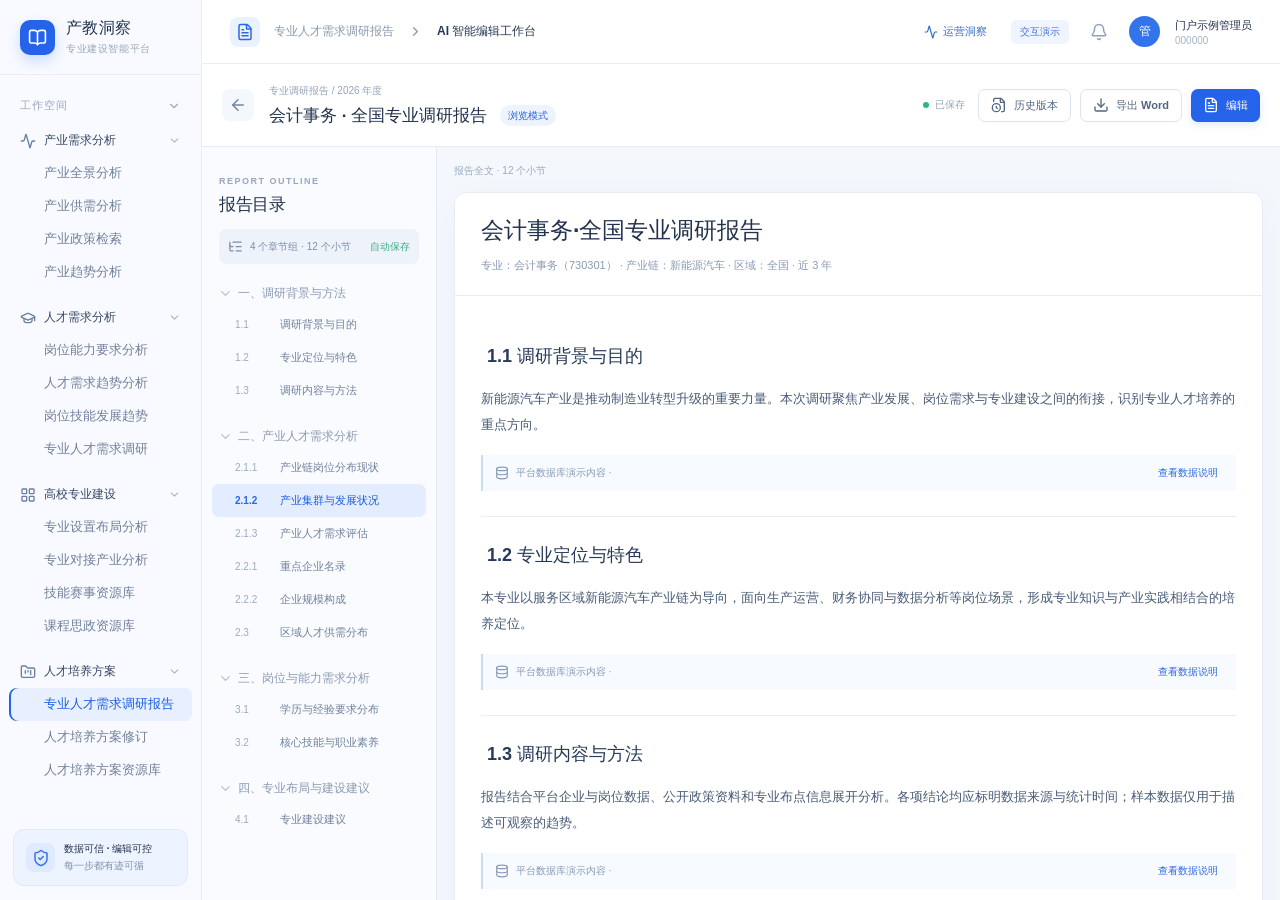
==== report-workbench-demo/index.html @ e1c45178 "Fix report editor shortcuts and history navigation" ====
<!doctype html>
<html lang="zh-CN">
  <head>
    <meta charset="UTF-8" />
    <meta name="viewport" content="width=device-width, initial-scale=1.0" />
    <meta name="theme-color" content="#f4f7fc" />
    <link rel="icon" type="image/svg+xml" href="/report-workbench-demo/favicon.svg" />
    <title>专业人才需求调研报告 · AI 智能编辑工作台</title>
    <script type="module" crossorigin src="/report-workbench-demo/assets/index-Bq_X6fx8.js"></script>
    <link rel="stylesheet" crossorigin href="/report-workbench-demo/assets/index-BTxQ_0Oz.css">
  </head>
  <body>
    <div id="root"></div>
  </body>
</html>
---- report-workbench-demo/assets/index-BTxQ_0Oz.css ----
:root{color:#23324d;font-synthesis:none;text-rendering:optimizelegibility;-webkit-font-smoothing:antialiased;background:#f4f7fc;font-family:Microsoft YaHei UI,PingFang SC,Microsoft YaHei,Arial,sans-serif}*{box-sizing:border-box}body{min-width:1024px;margin:0}button,input,textarea,select{font:inherit}button{cursor:pointer}button:disabled{cursor:wait;opacity:.66}:root{--blue:#2563eb;--ink:#22314a;--muted:#8290a6;--line:#e6ebf3;--surface:#fff;--bg:#f4f7fc}button{color:inherit;background:0 0;border:0}.app-shell{background:var(--bg);height:100vh;display:flex;overflow:hidden}.global-nav{background:#f8faff;border-right:1px solid #e9eef6;flex-direction:column;flex:none;width:228px;display:flex}.brand{border-bottom:1px solid #e8edf5;align-items:center;gap:11px;height:75px;padding:0 20px;display:flex}.brand-mark{background:var(--blue);color:#fff;border-radius:10px;place-items:center;width:35px;height:35px;display:grid;box-shadow:0 6px 14px #2563eb33}.brand strong{letter-spacing:.3px;font-size:16px;display:block}.brand small{color:#9aa8b9;letter-spacing:.6px;margin-top:3px;font-size:10px;display:block}.nav-caption{color:#9aa8b9;letter-spacing:1px;justify-content:space-between;align-items:center;padding:23px 20px 11px;font-size:11px;font-weight:700;display:flex}.global-menu{scrollbar-width:thin;padding:0 9px 14px;overflow:auto}.nav-group{margin-bottom:12px}.nav-heading{color:#344664;align-items:center;gap:8px;height:33px;padding:0 11px;font-size:12px;font-weight:700;display:flex}.nav-heading svg:first-child{color:#6b80a0}.nav-heading svg:last-child{color:#a8b5c8;margin-left:auto}.nav-link{text-align:left;color:#71819c;white-space:nowrap;border-radius:8px;width:100%;padding:8px 10px 8px 35px;font-size:12px;display:block}.nav-link:hover{background:#eef3fb}.nav-link.selected{color:#1d5ee3;box-shadow:inset 2px 0 var(--blue);background:#e8f0ff;font-weight:700}.nav-bottom{background:#edf3ff;border:1px solid #dfeafe;border-radius:11px;align-items:center;gap:9px;margin:auto 13px 14px;padding:12px;display:flex}.help-icon{color:#3973e5;background:#dfeaff;border-radius:8px;place-items:center;width:29px;height:29px;display:grid}.nav-bottom strong,.nav-bottom span{display:block}.nav-bottom strong{font-size:10px}.nav-bottom span{color:#8192ad;margin-top:3px;font-size:10px}.main-shell{flex-direction:column;flex:1;min-width:0;display:flex}.topbar{background:#fff;border-bottom:1px solid #e9edf4;flex:none;justify-content:space-between;align-items:center;height:64px;padding:0 28px;display:flex}.topbar-left,.topbar-right{align-items:center;gap:14px;display:flex}.topbar-left{color:#8b99ae;font-size:12px}.topbar-left strong{color:#283953;font-weight:700}.topbar-app-icon{color:#2b68e7;background:#eaf1ff;border-radius:8px;place-items:center;width:30px;height:30px;display:grid}.topbar-right{gap:15px}.demo-tag{color:#4275dd;background:#eff4ff;border-radius:5px;padding:5px 9px;font-size:10px;font-weight:700}.icon-button{color:#91a0b8;border-radius:7px;place-items:center;width:30px;height:30px;display:grid}.icon-button:hover{color:#3e65a0;background:#f0f4fb}.avatar{color:#fff;background:#3274eb;border-radius:50%;place-items:center;width:31px;height:31px;font-size:12px;display:grid}.account strong,.account small{display:block}.account strong{font-size:11px}.account small{color:#a8b5c5;margin-top:2px;font-size:10px}.reportbar{background:#fff;border-bottom:1px solid #e6ebf3;flex:none;justify-content:space-between;align-items:center;gap:12px;height:83px;padding:0 28px;display:flex}.report-title-wrap{align-items:center;gap:15px;min-width:0;display:flex}.back-button{color:#7386a3;background:#f4f7fc;border-radius:8px;place-items:center;width:32px;height:32px;display:grid}.eyebrow{color:#94a3ba;margin-bottom:6px;font-size:10px}.report-name{white-space:nowrap;font-size:17px;font-weight:800}.version-pill{color:#2462d7;vertical-align:middle;background:#edf3ff;border-radius:20px;margin-left:8px;padding:5px 8px;font-size:10px;font-weight:600}.report-actions{white-space:nowrap;align-items:center;gap:9px;display:flex}.save-status{color:#94a3b8;margin-right:9px;font-size:10px}.save-status.unsaved{color:#dc8b2a}.status-dot{background:#25b784;border-radius:50%;width:6px;height:6px;margin-right:6px;display:inline-block}.unsaved .status-dot{background:#ef9b2d}.button{white-space:nowrap;border-radius:7px;justify-content:center;align-items:center;gap:7px;height:33px;padding:0 12px;font-size:11px;font-weight:700;display:inline-flex}.button.secondary{color:#536681;background:#fff;border:1px solid #dde5f0}.button.secondary:hover{background:#f6f9ff}.button.primary{color:#fff;background:#2563eb;box-shadow:0 3px 9px #2563eb24}.button.primary:hover{background:#1d55d4}.workspace{flex:1;min-height:0;display:flex;position:relative}.chapter-panel{background:#f9fbff;border-right:1px solid #e5ebf4;flex-direction:column;flex:none;width:263px;display:flex}.chapter-panel-head{justify-content:space-between;align-items:center;padding:23px 17px 10px;display:flex}.section-kicker{color:#95a8c2;letter-spacing:1.5px;font-size:9px;font-weight:800}.chapter-panel h2,.drawer-head h2,.modal-head h2{letter-spacing:-.4px;margin:5px 0 0;font-size:17px}.square-button{color:#3c6ed0;background:#fff;border:1px solid #dce5f3;border-radius:7px;place-items:center;width:29px;height:29px;display:grid}.square-button:hover{background:#eaf1ff}.chapter-meta{color:#7e8fa8;background:#eef3fb;border-radius:7px;align-items:center;gap:7px;margin:3px 17px 15px;padding:10px 9px;font-size:10px;display:flex}.chapter-meta span{color:#35af83;margin-left:auto}.chapter-scroll{scrollbar-width:thin;flex:1;padding:0 10px 10px;overflow:auto}.chapter-group{margin-bottom:15px}.group-label{color:#8d9bb3;align-items:center;gap:5px;padding:7px 6px;font-size:11px;font-weight:700;display:flex}.group-label svg{color:#b5c0d0}.chapter-link{text-align:left;color:#71819b;border-radius:7px;align-items:center;gap:6px;width:100%;height:33px;padding:0 8px 0 14px;font-size:10.5px;display:flex}.chapter-link:hover{background:#edf3fd}.chapter-link.active{color:#1c5ddb;background:#e4edff;font-weight:700}.chapter-number{color:#9baac0;flex:none;width:31px;font-size:10px}.active .chapter-number{color:#2766e5}.chapter-text{white-space:nowrap;text-overflow:ellipsis;flex:1;overflow:hidden}.chapter-check{color:#3db994;flex:none}.custom-dot{background:#5c8af1;border-radius:50%;width:5px;height:5px;margin-right:4px}.chapter-add{color:#3771e4;border-top:1px solid #e8edf4;flex:none;justify-content:center;align-items:center;gap:7px;height:48px;font-size:11px;font-weight:700;display:flex}.chapter-add:hover{background:#eef4ff}.document-scroller{scrollbar-width:thin;flex:1;min-width:0;padding:19px 23px 40px;overflow:auto}.document-wrap{max-width:980px;margin:auto}.context-line{color:#9aaabf;justify-content:space-between;align-items:center;margin:0 0 14px;font-size:10px;display:flex}.context-line span:first-child{color:#3371dc;font-weight:700}.context-dot{vertical-align:middle;background:#2b69e9;border-radius:50%;width:5px;height:5px;margin-right:6px;display:inline-block}.document-card{background:#fff;border:1px solid #e8edf5;border-radius:12px;overflow:hidden;box-shadow:0 10px 35px #23396509}.document-head{border-bottom:1px solid #e8edf4;padding:26px 35px 24px}.doc-overline{color:#8fa0b8;font-size:10px;font-weight:600}.doc-overline span{color:#c1cbda;margin:0 7px}.doc-title-row{justify-content:space-between;align-items:center;gap:10px;display:flex}.doc-title-row h1{color:#202e47;letter-spacing:-.7px;margin:14px 0 8px;font-size:22px}.doc-label{color:#4774d4;white-space:nowrap;background:#f0f5ff;border:1px solid #dfebff;border-radius:5px;padding:5px 8px;font-size:10px}.document-head p{color:#8b9bb3;margin:0;font-size:11px}.bullet{color:#c1cad8;margin:0 8px}.chapter-toolbar{border-bottom:1px solid #e8edf4;justify-content:space-between;align-items:center;gap:6px;height:48px;padding:0 24px;display:flex}.toolbar-left,.toolbar-right{align-items:center;gap:4px;min-width:0;display:flex}.editing-badge{color:#28a980;white-space:nowrap;margin-right:6px;font-size:10px;font-weight:700}.editing-badge span{background:#29b68a;border-radius:50%;width:6px;height:6px;margin-right:5px;display:inline-block}.toolbar-divider{background:#e0e7f1;width:1px;height:16px;margin:0 8px}.toolbar-left button{color:#647791;border-radius:5px;place-items:center;width:26px;height:26px;font-size:14px;display:grid}.toolbar-left button:hover,.subtle-action:hover{background:#eff4fd}.toolbar-hint{color:#adb9c9;white-space:nowrap;margin-left:7px;font-size:10px}.subtle-action{color:#70819c;white-space:nowrap;border-radius:5px;align-items:center;gap:5px;height:29px;padding:0 7px;font-size:10px;display:flex}.ai-action{color:#2563de;white-space:nowrap;background:#ecf2ff;border-radius:6px;align-items:center;gap:5px;height:29px;padding:0 9px;font-size:10px;font-weight:700;display:flex}.ai-action:hover{background:#dfeaff}.document-body{padding:24px 35px 30px}.body-intro{border-left:3px solid #3973eb;padding-left:11px}.paragraph-index{color:#a1aec2;letter-spacing:.5px;font-size:9px;font-weight:700}.body-intro h3{color:#293851;margin:5px 0 0;font-size:15px}.data-card{background:#f8fbff;border:1px solid #dce8fa;border-radius:9px;margin-top:19px;overflow:hidden}.data-card-top{justify-content:space-between;align-items:center;height:42px;padding:0 14px;display:flex}.data-card-top div{align-items:center;gap:7px;display:flex}.data-card-top svg{color:#3271e9}.data-card-top strong{color:#2c5ec6;font-size:11px}.data-card-top span{color:#93a3ba;font-size:10px}.data-card-top button,.source-inline button{color:#2f6bdd;align-items:center;gap:4px;font-size:10px;font-weight:700;display:flex}.metric-row{gap:10px;padding:0 14px 13px;display:flex}.metric-row div{background:#fff;border:1px solid #e3eaf5;border-radius:6px;min-width:125px;padding:10px 13px}.metric-row span{color:#93a2b6;font-size:10px;display:block}.metric-row strong{color:#293b58;margin-top:4px;font-size:15px;display:block}.metric-row small{color:#8190a7;font-size:10px}.table-wrap{background:#fff;border:1px solid #e2eaf5;border-radius:6px;margin:0 14px;overflow:auto}.table-wrap table{border-collapse:collapse;width:100%;min-width:540px}.table-wrap th{text-align:left;color:#8d9cb1;background:#f3f7fd;padding:10px 11px;font-size:10px;font-weight:600}.table-wrap td{color:#52647d;white-space:nowrap;border-top:1px solid #eff2f7;padding:10px 11px;font-size:10px}.table-wrap td:nth-child(3){color:#344968;font-weight:700}.data-foot{color:#a0adc1;align-items:center;gap:5px;padding:10px 14px;font-size:9px;display:flex}.data-foot svg{color:#6792e9}.editable-copy{white-space:pre-wrap;color:#43536a;border-radius:5px;outline:0;min-height:115px;margin-top:12px;padding:4px 3px;font-family:Microsoft YaHei,sans-serif;font-size:12px;line-height:2.1}.editable-copy:focus{background:#fbfdff;padding:4px 8px;box-shadow:0 0 0 1px #bfd4fb}.source-inline{color:#879bb6;background:#f7faff;border-left:2px solid #cbdcf9;align-items:center;gap:7px;margin-top:18px;padding:10px 12px;font-size:10px;display:flex}.source-inline button{white-space:nowrap;margin-left:auto}.document-end{color:#a4b0c2;border-top:1px solid #eef1f6;align-items:center;gap:6px;margin-top:29px;padding-top:17px;font-size:10px;display:flex}.document-end svg{color:#39b994}.next-chapter{color:#a0adc0;justify-content:space-between;align-items:center;margin:15px 2px;font-size:10px;display:flex}.next-chapter button{color:#326ce0;align-items:center;gap:6px;font-size:10px;font-weight:700;display:flex}.ai-panel{background:#fff;border-left:1px solid #e4ebf4;flex-direction:column;flex:none;width:330px;display:flex;box-shadow:-6px 0 20px #243b6105}.ai-header{border-bottom:1px solid #edf1f6;flex:none;align-items:center;gap:10px;height:78px;padding:0 17px;display:flex}.ai-header-icon{color:#2a66df;background:#eaf1ff;border-radius:9px;place-items:center;width:32px;height:32px;display:grid}.ai-header strong,.ai-header span{display:block}.ai-header strong{font-size:13px}.ai-header span{color:#9aa8bb;margin-top:4px;font-size:10px}.ai-header button{margin-left:auto}.ai-scroll{scrollbar-width:thin;flex:1;padding:17px;overflow:auto}.scope-card{background:#f3f7ff;border:1px solid #e3ebfb;border-radius:9px;padding:13px}.scope-card span,.scope-card strong,.scope-card small{display:block}.scope-card span{color:#8b9bb2;font-size:10px}.scope-card strong{margin:7px 0;font-size:12px}.scope-card small{color:#99a8bd;font-size:10px}.ai-section-label{color:#445673;margin:20px 0 10px;font-size:11px;font-weight:700;display:block}.chips{flex-wrap:wrap;gap:6px;display:flex}.chips button{color:#687c9b;background:#fff;border:1px solid #e3e9f3;border-radius:6px;padding:7px 9px;font-size:10px}.chips button:hover{color:#2867d9;background:#f7faff;border-color:#adc6f8}.ai-scroll textarea{resize:vertical;color:#40516b;background:#fbfcff;border:1px solid #dae4f2;border-radius:8px;outline:0;width:100%;height:112px;padding:12px;font-size:11px;line-height:1.7}.ai-scroll textarea:focus{border-color:#7aa4ee;box-shadow:0 0 0 3px #2563eb12}.prompt-foot{justify-content:space-between;align-items:center;gap:5px;margin-top:9px;display:flex}.prompt-foot span{color:#a4b1c3;font-size:9px}.prompt-foot button{color:#fff;white-space:nowrap;background:#2563eb;border-radius:6px;align-items:center;gap:5px;padding:8px 10px;font-size:10px;font-weight:700;display:flex}.ai-empty{text-align:center;color:#9baac0;border:1px dashed #dce7f5;border-radius:9px;margin-top:27px;padding:22px 14px}.ai-empty>div{color:#6190ea;background:#eef4ff;border-radius:11px;place-items:center;width:38px;height:38px;margin:0 auto 10px;display:grid}.ai-empty strong{color:#647894;font-size:11px}.ai-empty p{margin:8px 0 0;font-size:10px;line-height:1.7}.ai-footer{color:#a7b3c5;border-top:1px solid #edf1f6;flex:none;align-items:center;gap:5px;height:43px;padding:0 17px;font-size:9px;display:flex}.ai-footer svg{color:#71a4df}.candidate-card{border:1px solid #cbdcfb;border-radius:9px;margin-top:19px;overflow:hidden}.candidate-head{color:#386dd7;background:#f0f5ff;justify-content:space-between;align-items:center;padding:10px;font-size:10px;display:flex}.candidate-head span:first-child{align-items:center;gap:4px;font-weight:700;display:flex}.candidate-head span:last-child{color:#d89239}.compare-grid{grid-template-columns:1fr 1fr;gap:0;display:grid}.compare-grid>div{max-height:210px;padding:10px;overflow:auto}.compare-grid>div:first-child{background:#fafbfe;border-right:1px solid #e7edf7}.compare-grid span{color:#9caabc;font-size:9px;font-weight:700}.compare-grid p{color:#586a84;white-space:pre-wrap;margin:8px 0;font-size:10px;line-height:1.6}.candidate-actions{border-top:1px solid #e4ebf5;justify-content:flex-end;gap:7px;padding:9px;display:flex}.candidate-actions button{color:#6f809a;border-radius:5px;padding:7px 9px;font-size:10px}.candidate-actions button:last-child{color:#fff;background:#2563eb;align-items:center;gap:4px;display:flex}.ai-reopen{z-index:5;color:#fff;background:#2563eb;border-radius:8px;align-items:center;gap:7px;padding:10px 13px;font-size:11px;display:flex;position:absolute;top:16px;right:14px;box-shadow:0 5px 18px #2563eb44}.overlay{z-index:20;background:#17243d66;justify-content:flex-end;display:flex;position:fixed;inset:0}.history-drawer{background:#fff;width:390px;height:100%;padding:23px;overflow:auto;box-shadow:-15px 0 45px #16243a24}.drawer-head,.modal-head{justify-content:space-between;align-items:flex-start;display:flex}.drawer-intro,.modal-desc{color:#8696ad;margin:14px 0 18px;font-size:11px;line-height:1.7}.history-list{border-left:1px solid #dce5f3;margin:20px 0 0 8px}.history-item{padding:0 0 23px 19px;position:relative}.history-bullet{background:#4480ed;border:2px solid #fff;border-radius:50%;width:9px;height:9px;position:absolute;top:2px;left:-5px;box-shadow:0 0 0 1px #9cbbf7}.history-time{color:#9eabc0;align-items:center;gap:5px;font-size:10px;display:flex}.history-item strong,.history-item span{display:block}.history-item strong{margin-top:8px;font-size:12px}.history-item span{color:#6980a0;margin-top:3px;font-size:10px}.history-item p{color:#96a4b9;background:#f6f8fc;border-radius:6px;padding:10px;font-size:10px;line-height:1.6}.history-item button{color:#2f6bdd;align-items:center;gap:5px;font-size:10px;display:flex}.modal-overlay{justify-content:center;align-items:center}.modal{background:#fff;border-radius:13px;width:480px;max-height:90vh;padding:24px;overflow:auto;box-shadow:0 20px 65px #101d3352}.modal h2{font-size:19px}.field-label{color:#445774;margin:15px 0 7px;font-size:11px;font-weight:700;display:block}.form-input{color:#354867;background:#fff;border:1px solid #dce5f1;border-radius:7px;outline:0;width:100%;height:38px;padding:0 10px;font-size:11px}.form-input:focus{border-color:#6b9af0}.method-title{color:#445774;margin:21px 0 9px;font-size:11px;font-weight:700}.method-grid{grid-template-columns:1fr 1fr;gap:9px;display:grid}.method-grid button{text-align:left;color:#3e71d7;border:1px solid #dfe8f5;border-radius:9px;flex-direction:column;gap:8px;padding:16px;display:flex}.method-grid button:hover,.skill-list button:hover{background:#f7faff;border-color:#8bb1f4}.method-grid strong{color:#344766;font-size:12px}.method-grid span{color:#8fa0b7;font-size:10px}.skill-list{gap:8px;display:grid}.skill-list button{text-align:left;border:1px solid #e1e8f3;border-radius:8px;align-items:center;gap:10px;padding:12px;display:flex}.skill-list button.picked{background:#f5f9ff;border-color:#6b9af0}.skill-icon{color:#3e74db;background:#edf3ff;border-radius:8px;flex:none;place-items:center;width:34px;height:34px;display:grid}.skill-list button>span:nth-child(2){flex:1}.skill-list strong,.skill-list small,.skill-list em{display:block}.skill-list strong{font-size:11px}.skill-list small{color:#8899b0;margin-top:3px;font-size:10px}.skill-list em{color:#a3aec0;margin-top:5px;font-size:9px;font-style:normal}.radio-dot{border:1px solid #c8d5e8;border-radius:50%;width:15px;height:15px}.picked .radio-dot{border:4px solid #3672e4}.modal-footer{justify-content:flex-end;gap:9px;margin-top:22px;display:flex}.template-summary{color:#3973dd;background:#f5f8fe;border:1px solid #e2eaf6;border-radius:8px;align-items:center;gap:9px;padding:11px;font-size:11px;display:flex}.template-summary span{color:#41546f;flex:1;font-weight:700}.template-summary small{color:#8fa2ba}.scope-choice{color:#385478;border:1px solid #dfe8f4;border-radius:7px;align-items:center;gap:7px;height:36px;padding:0 10px;font-size:11px;display:flex}.scope-choice svg{color:#2db28b}.scope-choice span{color:#9cabbd;margin-left:auto;font-size:10px}.existing-templates{color:#8b9ab0;font-size:10px}.source-detail{border:1px solid #e4ebf5;border-radius:8px;overflow:hidden}.source-detail div{border-bottom:1px solid #eef2f7;gap:15px;padding:10px 12px;font-size:10px;display:flex}.source-detail div:last-child{border:0}.source-detail span{color:#9caabe;flex:none;width:70px}.source-detail strong{color:#485b76;font-weight:600}.source-warning{color:#9d772d;background:#fff9ec;border-radius:7px;gap:8px;margin-top:13px;padding:10px;font-size:10px;line-height:1.6;display:flex}.source-warning svg{flex:none}.toast{z-index:30;color:#fff;background:#263852;border-radius:8px;align-items:center;gap:8px;padding:11px 15px;font-size:11px;display:flex;position:fixed;bottom:24px;left:50%;transform:translate(-50%);box-shadow:0 8px 25px #22345135}.document-head{padding-top:21px;padding-bottom:19px}.document-body{padding-top:19px}.metric-row{padding-bottom:8px}.metric-row div{padding:7px 11px}.table-wrap th,.table-wrap td{padding-top:8px;padding-bottom:8px}.data-foot{padding-top:7px;padding-bottom:7px}.analysis-title{margin-top:20px}.open-compare{color:#2e66d9;align-items:center;gap:3px;font-size:9px;font-weight:700;display:flex}.modal:has(.large-compare){width:min(850px,90vw)}.large-compare{grid-template-columns:1fr 1fr;gap:12px;display:grid}.large-compare>div{background:#fafcff;border:1px solid #e0e8f3;border-radius:8px;max-height:390px;padding:16px;overflow:auto}.large-compare>div:last-child{background:#f4f8ff;border-color:#bfd3f8}.large-compare strong{color:#647995;font-size:11px}.large-compare p{color:#405471;white-space:pre-wrap;font-size:12px;line-height:2}@media (width>=1300px){.save-status{display:inline}}.skill-params{background:#f5f8fe;border:1px solid #e4ebf5;border-radius:7px;margin-top:12px;padding:11px 12px}.skill-params strong,.skill-params span{display:block}.skill-params strong{color:#5d7190;font-size:10px}.skill-params span{color:#8a9bb3;margin-top:5px;font-size:10px}.nav-link{font-size:12.5px}.chapter-link,.group-label{font-size:11.5px}.editable-copy{font-size:13px}.table-wrap th,.table-wrap td{font-size:11px}.ai-scroll textarea{font-size:12px}.scope-card strong{font-size:12.5px}.chips button,.ai-empty p,.candidate-card p{font-size:11px}@media (width<=1500px){.global-nav{width:202px}.chapter-panel{width:235px}.ai-panel{width:300px}.document-scroller{padding:17px}.document-head,.document-body{padding:22px 26px}.toolbar-hint{display:none}.reportbar{padding:0 20px}.save-status{display:none}}@media (width<=1250px){.global-nav{width:64px}.brand{justify-content:center;padding:0}.brand>div:nth-child(2),.nav-caption,.nav-heading span,.nav-heading svg:last-child,.nav-link,.nav-bottom{display:none}.global-menu{padding:15px 9px}.nav-heading{justify-content:center;padding:0}.chapter-panel{width:220px}.ai-panel{width:280px}.topbar{padding:0 17px}.report-name{font-size:14px}.topbar-left span{display:none}.report-actions .secondary{padding:0 8px}.report-actions{gap:5px}.document-scroller{padding:13px}.chapter-toolbar{padding:0 12px}.subtle-action{padding:0 4px}.document-head,.document-body{padding-left:19px;padding-right:19px}}.insights-entry{color:#386bc5;border-radius:6px;align-items:center;gap:5px;padding:7px 9px;font-size:11px;font-weight:700;display:flex}.insights-entry:hover{background:#edf3ff}.template-library-link{text-align:left;color:#3a70d9;border:1px solid #dfe8f5;border-radius:8px;align-items:center;gap:8px;width:100%;margin-top:10px;padding:12px;font-size:11px;font-weight:700;display:flex}.template-library-link:hover{background:#f5f9ff}.template-library-link span{color:#94a5bd;margin-left:auto;font-size:10px;font-weight:500}.template-library-list{gap:8px;margin-top:14px;display:grid}.template-library-item{border:1px solid #e0e8f4;border-radius:8px;align-items:center;gap:10px;padding:12px;display:flex}.template-library-item>div{flex:1;min-width:0}.template-library-item strong,.template-library-item span{display:block}.template-library-item strong{color:#334765;font-size:11px}.template-library-item span{color:#91a0b6;margin-top:5px;font-size:10px}.template-library-item button{white-space:nowrap;color:#2f6ddc;align-items:center;gap:4px;font-size:10px;font-weight:700;display:flex}.template-library-empty{text-align:center;color:#98a7bb;border:1px dashed #dce6f4;border-radius:8px;padding:22px 12px;font-size:11px;line-height:1.6}.source-priority{background:#f8fbff;border:1px solid #dce7f8;border-radius:8px;margin-top:15px;padding:12px}.source-priority>strong{color:#36557f;margin-bottom:8px;font-size:11px;display:block}.source-priority>div{border-top:1px solid #e8eff9;align-items:flex-start;gap:9px;padding:8px 0;display:flex}.source-priority>div>span{color:#3b72d7;background:#e6efff;border-radius:6px;flex:none;place-items:center;width:23px;height:23px;font-size:9px;font-weight:800;display:grid}.source-priority p{margin:0}.source-priority b,.source-priority small{display:block}.source-priority b{color:#435a7c;font-size:10px}.source-priority small{color:#8b9db5;margin-top:3px;font-size:9px;line-height:1.6}.insights-drawer{width:430px}.insights-filter{color:#71839c;border-bottom:1px solid #e8edf5;justify-content:space-between;align-items:center;padding-bottom:12px;font-size:11px;display:flex}.insights-filter select{color:#435a79;background:#fff;border:1px solid #dce5f1;border-radius:6px;padding:6px 9px;font-size:10px}.insights-stats{grid-template-columns:repeat(3,1fr);gap:8px;margin:17px 0;display:grid}.insights-stats div{background:#f5f8ff;border:1px solid #e6edfa;border-radius:8px;padding:12px}.insights-stats strong,.insights-stats span{display:block}.insights-stats strong{color:#2d64ce;font-size:20px}.insights-stats span{color:#8b9bb1;margin-top:3px;font-size:10px}.insights-summary{background:#f8fbff;border:1px solid #dfe9fa;border-radius:9px;padding:14px}.insights-title{color:#315fc0;align-items:center;gap:6px;margin-bottom:10px;font-size:11px;font-weight:800;display:flex}.insights-title small{color:#9aabc0;margin-left:auto;font-size:9px;font-weight:400}.insights-summary p{color:#8293aa;margin:7px 0;font-size:10px;line-height:1.6}.insights-summary b{color:#3d536f;font-weight:600}.insights-list-title{color:#344c6c;margin:21px 0 10px;font-size:12px}.interaction-list{gap:10px;display:grid}.interaction-item{border:1px solid #e3eaf5;border-radius:9px;padding:12px}.interaction-item>div{color:#9ba9bb;justify-content:space-between;align-items:center;font-size:9px;display:flex}.interaction-item em{color:#2871cf;background:#edf4ff;border-radius:4px;padding:3px 6px;font-style:normal}.interaction-item strong{color:#3d526f;margin:8px 0;font-size:11px;display:block}.interaction-item p{color:#788aa3;-webkit-line-clamp:2;-webkit-box-orient:vertical;margin:6px 0;font-size:10px;line-height:1.6;display:-webkit-box;overflow:hidden}.interaction-item p b{color:#526984}.interaction-item small{color:#9cabbd;font-size:9px;line-height:1.6}.chapter-row{color:#71819b;border-radius:7px;align-items:center;gap:5px;height:33px;padding:0 5px;font-size:11px;display:flex;position:relative}.chapter-row:hover{background:#edf3fd}.chapter-row.active{color:#1c5ddb;background:#e4edff;font-weight:700}.chapter-row .chapter-number{width:34px}.drag-handle{color:#b8c6d9;opacity:0;cursor:grab;flex:none}.chapter-row:hover .drag-handle{opacity:1}.chapter-select{text-align:left;text-overflow:ellipsis;white-space:nowrap;flex:1;min-width:0;font-size:11px;overflow:hidden}.chapter-title-input{color:#294a80;background:#fff;border:1px solid #8db4fa;border-radius:4px;outline:0;flex:1;min-width:0;padding:4px;font-size:11px}.chapter-row-actions{opacity:0;flex:none;align-items:center;display:flex}.chapter-row:hover .chapter-row-actions,.chapter-row:focus-within .chapter-row-actions{opacity:1}.chapter-row-actions button{color:#5479b8;border-radius:4px;place-items:center;width:20px;height:22px;display:grid}.chapter-row-actions button:hover{background:#dce9ff}.chapter-menu{z-index:10;background:#fff;border:1px solid #dfe8f5;border-radius:7px;min-width:126px;padding:4px;position:absolute;top:29px;right:4px;box-shadow:0 10px 24px #263e6629}.chapter-menu button{text-align:left;color:#536783;border-radius:4px;width:100%;padding:8px;font-size:10px;display:block}.chapter-menu button:hover{color:#2866d7;background:#f0f5ff}.skill-picker{position:relative}.skill-picker-trigger{color:#2a66d4;background:#f7faff;border:1px solid #cdddf8;border-radius:7px;align-items:center;gap:8px;width:100%;padding:10px;font-size:11px;font-weight:700;display:flex}.skill-picker-trigger span{text-align:left;flex:1}.skill-dropdown{z-index:12;background:#fff;border:1px solid #dce6f4;border-radius:8px;padding:7px;position:absolute;top:42px;left:0;right:0;box-shadow:0 12px 28px #203d692e}.skill-dropdown input{border:1px solid #dce6f4;border-radius:5px;outline:0;width:100%;padding:8px;font-size:10px}.skill-dropdown button{text-align:left;border-radius:5px;width:100%;padding:9px;display:block}.skill-dropdown button:hover{background:#f1f6ff}.skill-dropdown strong,.skill-dropdown small{display:block}.skill-dropdown strong{font-size:11px}.skill-dropdown small{color:#8a9bb1;margin-top:3px;font-size:9px}.skill-context{color:#9aa9bb;margin-top:7px;font-size:9px;line-height:1.5}.report-history.with-preview{width:min(850px,85vw)}.history-back{color:#3570dd;align-items:center;gap:5px;margin:13px 0;font-size:11px;display:flex}.version-preview-head{background:#f4f8ff;border:1px solid #e1eafb;border-radius:7px;padding:12px}.version-preview-head strong,.version-preview-head span{display:block}.version-preview-head strong{font-size:12px}.version-preview-head span{color:#8799b2;margin-top:6px;font-size:10px}.version-compare{grid-template-columns:1fr 1fr;gap:10px;max-height:calc(100vh - 290px);margin-top:12px;display:grid;overflow:auto}.version-compare>div{background:#fafcff;border:1px solid #e3eaf5;border-radius:8px;padding:12px}.version-compare h3{margin:0 0 10px;font-size:11px}.version-compare section{border-top:1px solid #e7edf5;padding:10px 0}.version-compare section strong{font-size:10px}.version-compare section p{color:#8393aa;white-space:pre-wrap;font-size:10px;line-height:1.5}.restore-report{width:100%;margin-top:15px}.reportbar .save-status{white-space:nowrap;align-items:center;margin-right:4px;display:inline-flex}.browse-report .document-head h1,.history-document .document-head h1{margin:0 0 12px;font-size:23px}.browse-section{border-bottom:1px solid #e9eef6;padding:25px 0}.browse-section:last-child{border-bottom:0}.browse-title{color:#273a59;text-align:left;font-size:18px;font-weight:750}.browse-title span{opacity:0;color:#3770de;margin-left:10px;font-size:10px}.browse-title:hover span{opacity:1}.browse-copy,.history-copy{color:#485b76;white-space:pre-wrap;margin:17px 0;font-size:13px;line-height:2}.browse-section .source-inline{margin-top:15px}.markdown-toolbar{align-items:center;height:auto;min-height:48px;padding:7px 15px}.markdown-toolbar .toolbar-left{flex-wrap:wrap}.markdown-toolbar .toolbar-left button{width:auto;min-width:25px;padding:0 4px;font-size:11px;font-weight:700}.markdown-toolbar .toolbar-right{margin-left:auto}.editable-copy h1{font-size:22px}.editable-copy h2{font-size:18px}.editable-copy h3{font-size:15px}.editable-copy blockquote{background:#f6f9ff;border-left:3px solid #91b1ef;margin:10px 0;padding:5px 12px}.editable-copy pre{white-space:pre-wrap;background:#eff3f9;border-radius:6px;padding:12px}.editable-copy table{border-collapse:collapse;width:100%;margin:12px 0}.editable-copy td,.editable-copy th{border:1px solid #ccd9eb;padding:8px}.chat-panel{width:330px}.chat-messages{flex-direction:column;flex:1;gap:16px;padding:17px;display:flex;overflow:auto}.chat-welcome{text-align:center;color:#8295ae;margin:auto;font-size:11px;line-height:1.7}.chat-welcome svg{color:#4f82e5}.chat-welcome strong{color:#3b506f;margin:10px;display:block}.chat-message{gap:8px;display:flex}.chat-message.user{flex-direction:row-reverse}.chat-avatar{color:#2f6ee0;background:#e8f0ff;border-radius:8px;flex:none;place-items:center;width:26px;height:26px;display:grid}.chat-message.user .chat-avatar{color:#fff;background:#326de0}.chat-message>div:last-child{min-width:0;max-width:88%}.chat-message small{color:#98a7bc;font-size:9px}.chat-message p{white-space:pre-wrap;color:#41546e;background:#f5f8fd;border-radius:9px;margin:6px 0;padding:11px;font-size:11px;line-height:1.7}.chat-message.user p{background:#e9f1ff}.chat-message button{color:#2d66d2;align-items:center;gap:4px;font-size:10px;display:flex}.chat-compose{border-top:1px solid #e7edf6;padding:10px 13px 13px;position:relative}.chat-compose textarea{resize:vertical;border:1px solid #dce5f2;border-radius:8px;outline:0;width:100%;height:72px;padding:10px;font-size:11px}.chat-compose-footer{align-items:center;gap:7px;margin-top:8px;display:flex}.chat-compose-footer small{color:#9aacbf;white-space:nowrap;text-overflow:ellipsis;flex:1;font-size:9px;overflow:hidden}.plus-wrap{position:relative}.plus-button{color:#4075d6;border:1px solid #dce6f4;border-radius:6px;place-items:center;width:27px;height:27px;display:grid}.plus-menu,.skill-manager{z-index:15;background:#fff;border:1px solid #dce6f4;border-radius:8px;position:absolute;box-shadow:0 10px 30px #29466f30}.plus-menu{width:180px;padding:5px;bottom:33px;left:0}.plus-menu button{text-align:left;border-radius:5px;width:100%;padding:8px;font-size:10px;display:block}.plus-menu button:hover,.skill-choice:hover{background:#f0f5ff}.chat-send{color:#fff;background:#2563eb;border-radius:6px;align-items:center;gap:5px;padding:7px 10px;font-size:10px;display:flex}.chat-send:disabled{opacity:.45}.selected-skill-tags{flex-wrap:wrap;gap:5px;margin-bottom:6px;display:flex}.selected-skill-tags>span{color:#2867d8;background:#edf3ff;border-radius:5px;padding:3px;display:flex}.selected-skill-tags button{padding:2px;font-size:9px}.skill-manager{max-height:350px;padding:10px;bottom:130px;left:12px;right:12px;overflow:auto}.skill-manager-head{justify-content:space-between;font-size:11px;display:flex}.skill-manager>input{border:1px solid #dce6f4;border-radius:5px;width:100%;margin:9px 0;padding:7px;font-size:10px}.skill-choice{text-align:left;border-radius:5px;gap:7px;width:100%;padding:8px;display:flex}.skill-check{border:1px solid #a9bce0;border-radius:4px;flex:none;width:15px;height:15px}.skill-check.on{color:#fff;background:#2563eb}.skill-choice strong,.skill-choice small{display:block}.skill-choice strong{font-size:10px}.skill-choice small{color:#93a2b6;margin-top:3px;font-size:9px}.skill-parameter-card{background:#f7faff;border:1px solid #dfe9fa;border-radius:8px;max-height:200px;margin-bottom:7px;padding:9px;overflow:auto}.skill-parameter-card strong{font-size:10px}.skill-parameter-card p{color:#8fa0b7;font-size:9px}.skill-parameter-card label{justify-content:space-between;align-items:center;margin:5px 0;font-size:9px;display:flex}.skill-parameter-card input{border:1px solid #dce5f2;border-radius:4px;width:58%;padding:5px;font-size:9px}.version-side{background:#fff;border-left:1px solid #e5ebf4;flex-direction:column;flex:none;width:290px;display:flex}.version-side-scroll{padding:10px;overflow:auto}.version-side-item{text-align:left;border:1px solid #0000;border-radius:7px;width:100%;margin-bottom:7px;padding:12px;display:block}.version-side-item.selected{background:#edf4ff;border-color:#cbdcf8}.version-side-item small,.version-side-item strong,.version-side-item span{display:block}.version-side-item small{color:#91a1b8;font-size:9px}.version-side-item strong{margin:5px 0;font-size:12px}.version-side-item span{color:#8294ad;font-size:9px;line-height:1.5}.history-document .browse-section h2{font-size:16px}.diff-added{color:#167447;background:#dff6e9;padding:2px;text-decoration:none}.diff-deleted{color:#b44343;background:#ffe8e8;padding:2px;text-decoration:line-through}.history-counter{color:#6a7e9c;font-size:11px}.apply-choices{flex-wrap:wrap;gap:7px;margin-top:15px;display:flex}.apply-choices button{border:1px solid #dce6f4;border-radius:6px;padding:8px;font-size:10px}.apply-choices button.selected{color:#2768df;background:#e9f1ff;border-color:#8db1f3}.mini-chart{gap:8px;padding:13px 15px;display:grid}.mini-chart>div{color:#8293aa;align-items:center;gap:8px;font-size:9px;display:flex}.mini-chart span{flex:none;width:38px}.mini-chart i{background:linear-gradient(90deg,#91b9f7,#3473e8);border-radius:5px;height:8px;display:block}.mini-chart strong{color:#607895;font-weight:600}.version-day{color:#91a2b9;margin:12px 4px 5px;font-size:10px;font-weight:700}
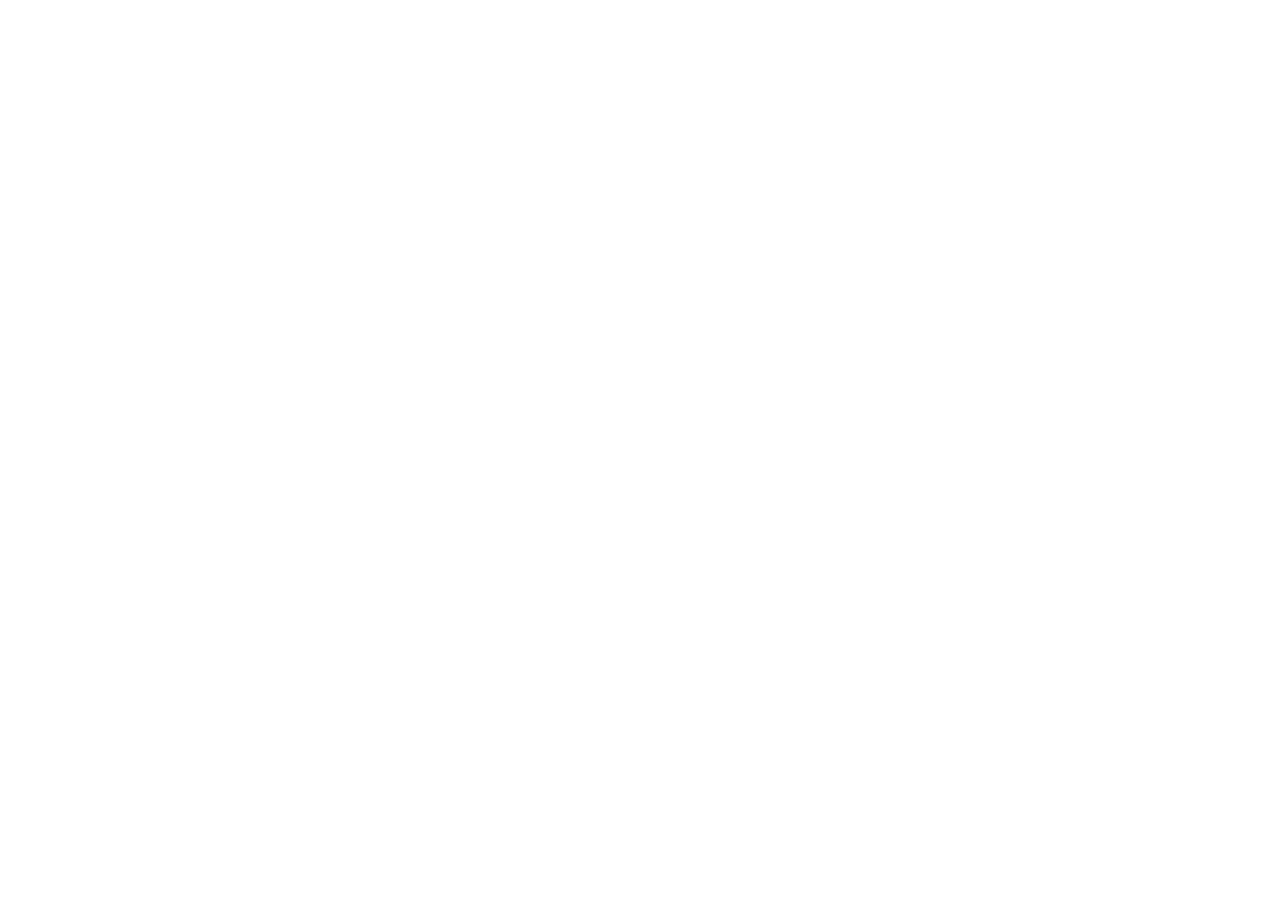
==== commit 0f572f9f: "Add intelligent report generation workflow" ====
--- a/report-workbench-demo/index.html
+++ b/report-workbench-demo/index.html
@@ -4,10 +4,10 @@
     <meta charset="UTF-8" />
     <meta name="viewport" content="width=device-width, initial-scale=1.0" />
     <meta name="theme-color" content="#f4f7fc" />
-    <link rel="icon" type="image/svg+xml" href="/report-workbench-demo/favicon.svg" />
+    <link rel="icon" type="image/svg+xml" href="/favicon.svg" />
     <title>专业人才需求调研报告 · AI 智能编辑工作台</title>
-    <script type="module" crossorigin src="/report-workbench-demo/assets/index-Bq_X6fx8.js"></script>
-    <link rel="stylesheet" crossorigin href="/report-workbench-demo/assets/index-BTxQ_0Oz.css">
+    <script type="module" crossorigin src="/assets/index-C1F9W0cB.js"></script>
+    <link rel="stylesheet" crossorigin href="/assets/index-FAP_hKwL.css">
   </head>
   <body>
     <div id="root"></div>
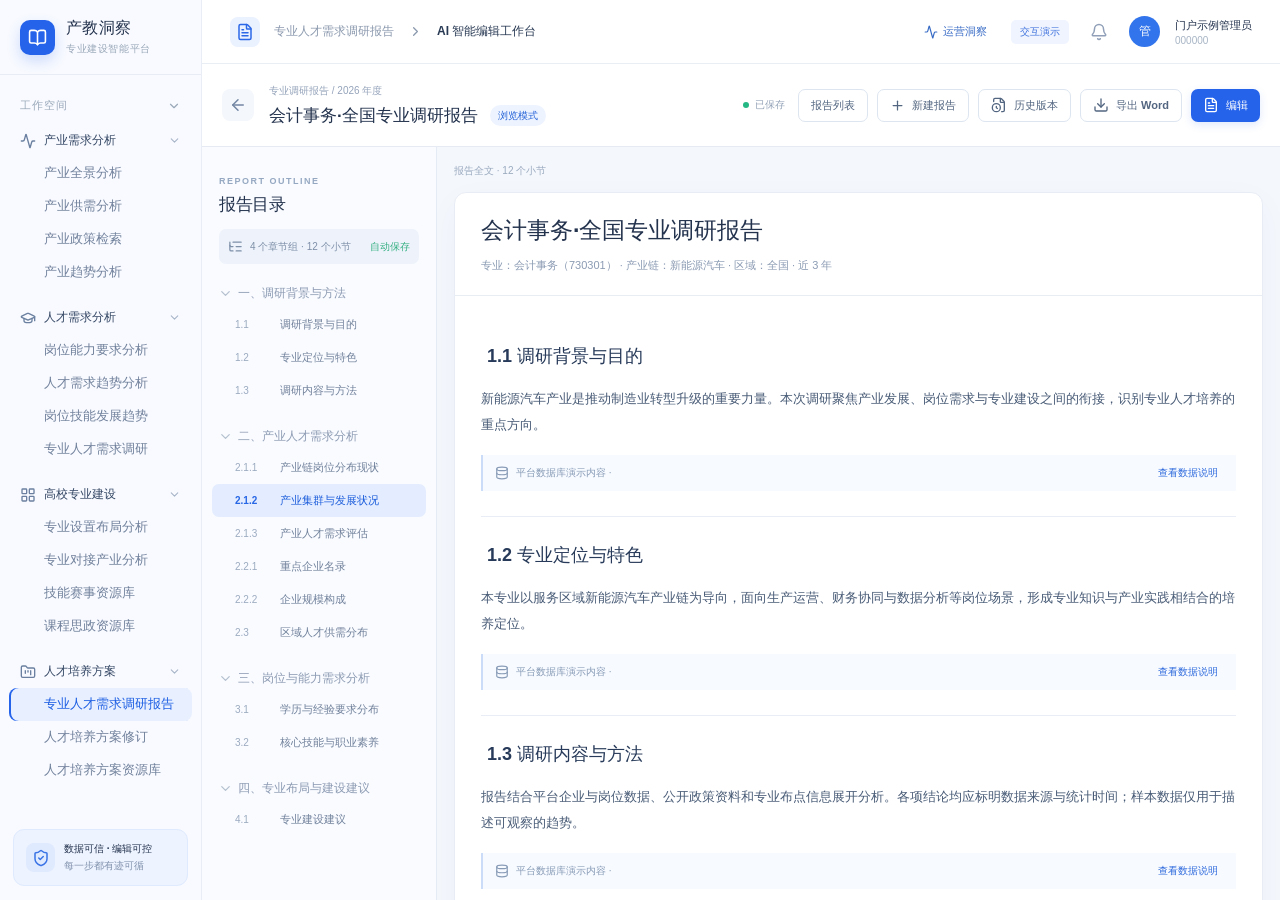
==== commit 052f2580: "Fix GitHub Pages asset paths" ====
--- a/report-workbench-demo/index.html
+++ b/report-workbench-demo/index.html
@@ -4,10 +4,10 @@
     <meta charset="UTF-8" />
     <meta name="viewport" content="width=device-width, initial-scale=1.0" />
     <meta name="theme-color" content="#f4f7fc" />
-    <link rel="icon" type="image/svg+xml" href="/favicon.svg" />
+    <link rel="icon" type="image/svg+xml" href="/report-workbench-demo/favicon.svg" />
     <title>专业人才需求调研报告 · AI 智能编辑工作台</title>
-    <script type="module" crossorigin src="/assets/index-C1F9W0cB.js"></script>
-    <link rel="stylesheet" crossorigin href="/assets/index-FAP_hKwL.css">
+    <script type="module" crossorigin src="/report-workbench-demo/assets/index-C1F9W0cB.js"></script>
+    <link rel="stylesheet" crossorigin href="/report-workbench-demo/assets/index-FAP_hKwL.css">
   </head>
   <body>
     <div id="root"></div>
--- a/report-workbench-demo/assets/index-FAP_hKwL.css
+++ b/report-workbench-demo/assets/index-FAP_hKwL.css
@@ -0,0 +1 @@
+:root{color:#23324d;font-synthesis:none;text-rendering:optimizelegibility;-webkit-font-smoothing:antialiased;background:#f4f7fc;font-family:Microsoft YaHei UI,PingFang SC,Microsoft YaHei,Arial,sans-serif}*{box-sizing:border-box}body{min-width:1024px;margin:0}button,input,textarea,select{font:inherit}button{cursor:pointer}button:disabled{cursor:wait;opacity:.66}.generation-shell{color:#253753;scrollbar-width:thin;background:#f4f7fc;flex:1;min-height:0;padding:25px 32px 50px;overflow:auto}.generation-top{justify-content:space-between;align-items:center;max-width:1450px;margin:0 auto 24px;display:flex}.generation-eyebrow{color:#8fa4c2;letter-spacing:1.5px;font-size:10px;font-weight:800}.generation-top h1{margin:6px 0 0;font-size:21px}.generation-top-actions{gap:9px;display:flex}.generation-list,.generation-library,.generation-upload,.generation-progress{max-width:1450px;margin:auto}.generation-list-intro{background:#fff;border:1px solid #e5ecf7;border-radius:12px;justify-content:space-between;align-items:center;gap:20px;padding:24px 28px;display:flex;box-shadow:0 9px 28px #243b6108}.generation-list-intro strong{font-size:17px}.generation-list-intro p{color:#8596af;margin:8px 0 0;font-size:11px;line-height:1.7}.generation-asset-shortcuts{grid-template-columns:repeat(4,1fr);gap:13px;margin:20px 0 28px;display:grid}.generation-asset-shortcuts button{text-align:left;color:#3771df;background:#fff;border:1px solid #e5ecf7;border-radius:10px;align-items:center;gap:10px;padding:18px;display:flex}.generation-asset-shortcuts button:hover,.library-items button:hover{background:#f9fbff;border-color:#a7c4f5}.generation-asset-shortcuts strong{color:#344865;flex:1;font-size:11px}.generation-asset-shortcuts span{color:#96a5ba;font-size:10px}.generation-section-heading{justify-content:space-between;align-items:center;margin:0 3px 12px;display:flex}.generation-section-heading h2{margin:0;font-size:15px}.generation-section-heading span{color:#9aaac0;font-size:10px}.generation-report-list{background:#fff;border:1px solid #e6edf6;border-radius:10px;overflow:hidden}.generation-report-list>div{border-bottom:1px solid #edf1f7;align-items:center;gap:13px;padding:16px 18px;display:flex}.generation-report-list>div:last-child{border:0}.generation-report-icon{color:#3473e4;background:#edf4ff;border-radius:9px;place-items:center;width:38px;height:38px;display:grid}.generation-report-list>div>div:nth-child(2){flex:1}.generation-report-list strong,.generation-report-list span{display:block}.generation-report-list strong{font-size:12px}.generation-report-list span{color:#93a3b8;margin-top:5px;font-size:10px}.generation-report-list button{color:#2f6cdd;align-items:center;gap:5px;font-size:11px;font-weight:700;display:flex}.generation-create{align-items:flex-start;gap:18px;max-width:1450px;margin:auto;display:flex}.generation-main{flex:1;min-width:0}.generation-side{background:#fff;border:1px solid #e4ebf6;border-radius:10px;flex:none;width:255px;padding:19px;position:sticky;top:10px}.generation-side>strong{font-size:13px}.generation-side p{color:#8c9db4;font-size:10px;line-height:1.8}.generation-side>div{color:#647995;border-top:1px solid #eef2f7;align-items:flex-start;gap:7px;padding:10px 0;font-size:10px;display:flex}.generation-side svg{color:#3b7bdd;flex:none}.generation-card{background:#fff;border:1px solid #e5ecf6;border-radius:11px;margin-bottom:14px;padding:22px;box-shadow:0 5px 20px #253b6106}.generation-card-title{align-items:flex-start;gap:11px;margin-bottom:19px;display:flex}.generation-card-title>span{color:#fff;background:#2d6de9;border-radius:7px;flex:none;place-items:center;width:26px;height:26px;font-size:11px;font-weight:800;display:grid}.generation-card-title h2{margin:3px 0 5px;font-size:14px}.generation-card-title p{color:#9aabc0;margin:0;font-size:10px}.generation-fields{grid-template-columns:1fr 1fr;gap:13px;display:grid}.generation-fields label,.generation-prompt-label,.semi-detail label,.extract-preview label,.library-edit-fields label{color:#667b99;flex-direction:column;gap:6px;font-size:10px;font-weight:700;display:flex}.generation-fields input,.generation-fields select,.generation-prompt-label select,.semi-detail input,.semi-detail select,.extract-preview input:not([type=checkbox]):not([type=radio]),.library-edit-fields input{color:#405474;background:#fff;border:1px solid #dce5f2;border-radius:6px;outline:0;width:100%;height:37px;padding:0 10px;font-size:11px}.generation-inline-link{color:#3473dc;align-self:flex-start;align-items:center;gap:4px;font-size:10px;font-weight:700;display:inline-flex}.generation-modes{grid-template-columns:1fr 1fr;gap:11px;display:grid}.generation-modes button{text-align:left;color:#4175d5;border:1px solid #dfe7f3;border-radius:9px;flex-direction:column;gap:8px;padding:17px;display:flex}.generation-modes button.selected{background:#f5f9ff;border-color:#6c9cf1;box-shadow:0 0 0 2px #2a6dea12}.generation-modes strong{color:#344865;font-size:12px}.generation-modes small{color:#8b9cb3;font-size:10px;line-height:1.6}.generation-template-hint{color:#8295af;background:#f6f9ff;border-radius:6px;grid-column:1/-1;align-items:center;gap:6px;padding:9px;font-size:10px;display:flex}.generation-template-hint svg{color:#3e79e2}.generation-template-hint span{flex:1}.generation-template-hint button{color:#2c6ad9;font-weight:700}.generation-prompt-label{margin-top:16px}.generation-prompt{resize:vertical;color:#415571;border:1px solid #dce5f2;border-radius:7px;width:100%;height:80px;margin-top:8px;padding:11px;font-size:11px}.generation-prompt-actions{align-items:center;gap:12px;margin-top:9px;display:flex}.generation-prompt-actions input{border:1px solid #dce5f2;border-radius:5px;width:190px;padding:7px;font-size:10px}.generation-prompt-actions button{color:#3671dc;align-items:center;gap:5px;font-size:10px;display:flex}.generation-submit{justify-content:space-between;align-items:center;margin-top:16px;display:flex}.generation-submit span{color:#94a5bb;font-size:10px}.semi-grid{grid-template-columns:1fr 1fr;gap:14px;display:grid}.semi-outline,.semi-detail{border:1px solid #e3eaf4;border-radius:8px;min-height:260px;padding:12px}.semi-outline-head{justify-content:space-between;align-items:center;margin-bottom:7px;display:flex}.semi-outline-head strong{font-size:11px}.semi-outline-head button,.semi-add{color:#3471dd;align-items:center;gap:4px;font-size:10px;display:flex}.semi-row{border-radius:5px;align-items:center;height:31px;display:flex}.semi-row.selected{background:#edf4ff}.semi-row>button{text-align:left;white-space:nowrap;text-overflow:ellipsis;flex:1;font-size:10px;overflow:hidden}.semi-row>div{display:flex}.semi-row>div button{color:#90a2bb;width:19px}.semi-row:hover>div button{color:#4176d8}.semi-add{margin-top:12px}.semi-detail{flex-direction:column;gap:10px;display:flex}.semi-detail textarea,.library-edit-fields textarea{border:1px solid #dce5f2;border-radius:6px;height:68px;padding:8px;font-size:10px}.semi-template-info{color:#6d82a0;background:#f3f7ff;border-radius:5px;margin:0;padding:8px;font-size:10px}.generation-library{background:#fff;border:1px solid #e4ecf7;border-radius:11px;min-height:600px;overflow:hidden}.library-tabs{border-bottom:1px solid #e8edf5;align-items:center;gap:8px;height:54px;padding:0 17px;display:flex}.library-tabs button{color:#6c7e98;border-radius:6px;padding:8px 11px;font-size:11px}.library-tabs button.selected{color:#2b68d9;background:#eaf2ff;font-weight:700}.library-tabs button:last-child{color:#3973de;align-items:center;gap:5px;margin-left:auto;display:flex}.library-layout{grid-template-columns:280px 1fr;min-height:495px;display:grid}.library-items{border-right:1px solid #e8edf5;padding:14px;overflow:auto}.library-items button{text-align:left;color:#3472db;border:1px solid #0000;border-radius:7px;align-items:center;gap:9px;width:100%;padding:12px;display:flex}.library-items button.selected{background:#eef4ff;border-color:#d2e1fb}.library-items strong,.library-items small{display:block}.library-items strong{color:#40516d;font-size:11px}.library-items small{color:#92a3b9;margin-top:4px;font-size:9px}.library-detail{padding:23px;overflow:auto}.library-detail-head{border-bottom:1px solid #e8eef6;justify-content:space-between;gap:10px;padding-bottom:16px;display:flex}.library-detail-head span{color:#8ea1bc;font-size:10px}.library-detail-head h2{margin:5px 0 0;font-size:17px}.library-detail-head>div:last-child{gap:9px;display:flex}.library-detail-head button{color:#3c70cf;align-items:center;gap:4px;font-size:10px;display:flex}.library-preview{color:#657a99;font-size:11px;line-height:1.9}.library-preview h3{color:#374d6e;font-size:12px}.library-preview>div{border-bottom:1px solid #eef2f7;padding:6px}.library-preview small{color:#9aa9bd;margin-left:10px}.library-edit-fields{gap:11px;padding-top:19px;display:grid}.library-footer{border-top:1px solid #e9eef5;justify-content:flex-end;gap:9px;padding:13px 18px;display:flex}.generation-upload{max-width:930px}.upload-drop{color:#3671dc;cursor:pointer;background:#f7faff;border:1px dashed #a9c4ef;border-radius:9px;flex-direction:column;justify-content:center;align-items:center;gap:8px;min-height:130px;display:flex}.upload-drop strong{color:#4c6080;font-size:12px}.upload-drop span{color:#9aaac0;font-size:10px}.upload-error{color:#c34242;font-size:11px}.extract-steps{grid-template-columns:repeat(2,1fr);gap:8px;margin-top:15px;display:grid}.extract-steps>div{color:#a0acc0;background:#f7f9fc;border-radius:6px;align-items:center;gap:6px;padding:9px;font-size:10px;display:flex}.extract-steps>div.done{color:#2e9c73;background:#eefaf5}.extract-preview{grid-template-columns:1fr 1fr;gap:20px;display:grid}.extract-preview>div{flex-direction:column;gap:10px;display:flex}.extract-preview strong{font-size:12px}.extract-preview>div:first-child label{flex-direction:row;align-items:center;display:flex}.extract-preview>div:first-child label input:last-child{flex:1}.extract-preview p{color:#8497b1;font-size:10px;line-height:1.6}.extract-choice{flex-direction:column;gap:6px;display:flex}.extract-choice label{flex-direction:row;align-items:center;display:flex}.generation-progress{max-width:1120px}.progress-summary{background:#fff;border:1px solid #e4ecf7;border-radius:10px;align-items:center;gap:14px;padding:20px;display:flex}.progress-icon{color:#3072e4;background:#eaf2ff;border-radius:10px;place-items:center;width:43px;height:43px;display:grid}.progress-summary>div:nth-child(2){flex:1}.progress-summary h2{margin:0 0 5px;font-size:17px}.progress-summary p{color:#8ea0b8;margin:0;font-size:10px}.progress-summary>strong{color:#2c6adb;font-size:22px}.progress-track{background:#dfe9f8;border-radius:6px;height:7px;margin:14px 0 20px;overflow:hidden}.progress-track span{background:#2f6ee5;height:100%;transition:width .3s;display:block}.progress-columns{grid-template-columns:1fr 1fr;gap:16px;display:grid}.progress-columns h3{margin:0 0 14px;font-size:13px}.progress-step{color:#9aa9bb;border-bottom:1px solid #eff2f7;align-items:center;gap:10px;padding:9px 0;display:flex}.progress-step.done{color:#2b9873}.progress-step.running{color:#2a67d7}.progress-step>span{border:1px solid #d9e3f2;border-radius:50%;place-items:center;width:22px;height:22px;font-size:10px;display:grid}.progress-step strong{flex:1;font-size:11px}.progress-step small{font-size:9px}.progress-note{color:#9baac0;font-size:10px;line-height:1.6}.agent-skill-row{color:#3873dc;border-top:1px solid #eef2f7;gap:8px;padding:10px 0;display:flex}.agent-skill-row>div{flex:1}.agent-skill-row strong,.agent-skill-row small{display:block}.agent-skill-row strong{color:#435875;font-size:10px}.agent-skill-row small{color:#97a5b9;margin-top:4px;font-size:9px}.agent-skill-row>span{color:#5ca98d;font-size:9px}.progress-open{margin:2px 0 0 auto;display:flex}.generation-toast{z-index:30;color:#fff;background:#253a57;border-radius:7px;align-items:center;gap:7px;padding:10px 14px;font-size:11px;display:flex;position:fixed;bottom:22px;left:50%;transform:translate(-50%);box-shadow:0 7px 20px #20375430}@media (width<=1250px){.generation-shell{padding:20px}.generation-side{display:none}.generation-asset-shortcuts{grid-template-columns:repeat(2,1fr)}}:root{--blue:#2563eb;--ink:#22314a;--muted:#8290a6;--line:#e6ebf3;--surface:#fff;--bg:#f4f7fc}button{color:inherit;background:0 0;border:0}.app-shell{background:var(--bg);height:100vh;display:flex;overflow:hidden}.global-nav{background:#f8faff;border-right:1px solid #e9eef6;flex-direction:column;flex:none;width:228px;display:flex}.brand{border-bottom:1px solid #e8edf5;align-items:center;gap:11px;height:75px;padding:0 20px;display:flex}.brand-mark{background:var(--blue);color:#fff;border-radius:10px;place-items:center;width:35px;height:35px;display:grid;box-shadow:0 6px 14px #2563eb33}.brand strong{letter-spacing:.3px;font-size:16px;display:block}.brand small{color:#9aa8b9;letter-spacing:.6px;margin-top:3px;font-size:10px;display:block}.nav-caption{color:#9aa8b9;letter-spacing:1px;justify-content:space-between;align-items:center;padding:23px 20px 11px;font-size:11px;font-weight:700;display:flex}.global-menu{scrollbar-width:thin;padding:0 9px 14px;overflow:auto}.nav-group{margin-bottom:12px}.nav-heading{color:#344664;align-items:center;gap:8px;height:33px;padding:0 11px;font-size:12px;font-weight:700;display:flex}.nav-heading svg:first-child{color:#6b80a0}.nav-heading svg:last-child{color:#a8b5c8;margin-left:auto}.nav-link{text-align:left;color:#71819c;white-space:nowrap;border-radius:8px;width:100%;padding:8px 10px 8px 35px;font-size:12px;display:block}.nav-link:hover{background:#eef3fb}.nav-link.selected{color:#1d5ee3;box-shadow:inset 2px 0 var(--blue);background:#e8f0ff;font-weight:700}.nav-bottom{background:#edf3ff;border:1px solid #dfeafe;border-radius:11px;align-items:center;gap:9px;margin:auto 13px 14px;padding:12px;display:flex}.help-icon{color:#3973e5;background:#dfeaff;border-radius:8px;place-items:center;width:29px;height:29px;display:grid}.nav-bottom strong,.nav-bottom span{display:block}.nav-bottom strong{font-size:10px}.nav-bottom span{color:#8192ad;margin-top:3px;font-size:10px}.main-shell{flex-direction:column;flex:1;min-width:0;display:flex}.topbar{background:#fff;border-bottom:1px solid #e9edf4;flex:none;justify-content:space-between;align-items:center;height:64px;padding:0 28px;display:flex}.topbar-left,.topbar-right{align-items:center;gap:14px;display:flex}.topbar-left{color:#8b99ae;font-size:12px}.topbar-left strong{color:#283953;font-weight:700}.topbar-app-icon{color:#2b68e7;background:#eaf1ff;border-radius:8px;place-items:center;width:30px;height:30px;display:grid}.topbar-right{gap:15px}.demo-tag{color:#4275dd;background:#eff4ff;border-radius:5px;padding:5px 9px;font-size:10px;font-weight:700}.icon-button{color:#91a0b8;border-radius:7px;place-items:center;width:30px;height:30px;display:grid}.icon-button:hover{color:#3e65a0;background:#f0f4fb}.avatar{color:#fff;background:#3274eb;border-radius:50%;place-items:center;width:31px;height:31px;font-size:12px;display:grid}.account strong,.account small{display:block}.account strong{font-size:11px}.account small{color:#a8b5c5;margin-top:2px;font-size:10px}.reportbar{background:#fff;border-bottom:1px solid #e6ebf3;flex:none;justify-content:space-between;align-items:center;gap:12px;height:83px;padding:0 28px;display:flex}.report-title-wrap{align-items:center;gap:15px;min-width:0;display:flex}.back-button{color:#7386a3;background:#f4f7fc;border-radius:8px;place-items:center;width:32px;height:32px;display:grid}.eyebrow{color:#94a3ba;margin-bottom:6px;font-size:10px}.report-name{white-space:nowrap;font-size:17px;font-weight:800}.version-pill{color:#2462d7;vertical-align:middle;background:#edf3ff;border-radius:20px;margin-left:8px;padding:5px 8px;font-size:10px;font-weight:600}.report-actions{white-space:nowrap;align-items:center;gap:9px;display:flex}.save-status{color:#94a3b8;margin-right:9px;font-size:10px}.save-status.unsaved{color:#dc8b2a}.status-dot{background:#25b784;border-radius:50%;width:6px;height:6px;margin-right:6px;display:inline-block}.unsaved .status-dot{background:#ef9b2d}.button{white-space:nowrap;border-radius:7px;justify-content:center;align-items:center;gap:7px;height:33px;padding:0 12px;font-size:11px;font-weight:700;display:inline-flex}.button.secondary{color:#536681;background:#fff;border:1px solid #dde5f0}.button.secondary:hover{background:#f6f9ff}.button.primary{color:#fff;background:#2563eb;box-shadow:0 3px 9px #2563eb24}.button.primary:hover{background:#1d55d4}.workspace{flex:1;min-height:0;display:flex;position:relative}.chapter-panel{background:#f9fbff;border-right:1px solid #e5ebf4;flex-direction:column;flex:none;width:263px;display:flex}.chapter-panel-head{justify-content:space-between;align-items:center;padding:23px 17px 10px;display:flex}.section-kicker{color:#95a8c2;letter-spacing:1.5px;font-size:9px;font-weight:800}.chapter-panel h2,.drawer-head h2,.modal-head h2{letter-spacing:-.4px;margin:5px 0 0;font-size:17px}.square-button{color:#3c6ed0;background:#fff;border:1px solid #dce5f3;border-radius:7px;place-items:center;width:29px;height:29px;display:grid}.square-button:hover{background:#eaf1ff}.chapter-meta{color:#7e8fa8;background:#eef3fb;border-radius:7px;align-items:center;gap:7px;margin:3px 17px 15px;padding:10px 9px;font-size:10px;display:flex}.chapter-meta span{color:#35af83;margin-left:auto}.chapter-scroll{scrollbar-width:thin;flex:1;padding:0 10px 10px;overflow:auto}.chapter-group{margin-bottom:15px}.group-label{color:#8d9bb3;align-items:center;gap:5px;padding:7px 6px;font-size:11px;font-weight:700;display:flex}.group-label svg{color:#b5c0d0}.chapter-link{text-align:left;color:#71819b;border-radius:7px;align-items:center;gap:6px;width:100%;height:33px;padding:0 8px 0 14px;font-size:10.5px;display:flex}.chapter-link:hover{background:#edf3fd}.chapter-link.active{color:#1c5ddb;background:#e4edff;font-weight:700}.chapter-number{color:#9baac0;flex:none;width:31px;font-size:10px}.active .chapter-number{color:#2766e5}.chapter-text{white-space:nowrap;text-overflow:ellipsis;flex:1;overflow:hidden}.chapter-check{color:#3db994;flex:none}.custom-dot{background:#5c8af1;border-radius:50%;width:5px;height:5px;margin-right:4px}.chapter-add{color:#3771e4;border-top:1px solid #e8edf4;flex:none;justify-content:center;align-items:center;gap:7px;height:48px;font-size:11px;font-weight:700;display:flex}.chapter-add:hover{background:#eef4ff}.document-scroller{scrollbar-width:thin;flex:1;min-width:0;padding:19px 23px 40px;overflow:auto}.document-wrap{max-width:980px;margin:auto}.context-line{color:#9aaabf;justify-content:space-between;align-items:center;margin:0 0 14px;font-size:10px;display:flex}.context-line span:first-child{color:#3371dc;font-weight:700}.context-dot{vertical-align:middle;background:#2b69e9;border-radius:50%;width:5px;height:5px;margin-right:6px;display:inline-block}.document-card{background:#fff;border:1px solid #e8edf5;border-radius:12px;overflow:hidden;box-shadow:0 10px 35px #23396509}.document-head{border-bottom:1px solid #e8edf4;padding:26px 35px 24px}.doc-overline{color:#8fa0b8;font-size:10px;font-weight:600}.doc-overline span{color:#c1cbda;margin:0 7px}.doc-title-row{justify-content:space-between;align-items:center;gap:10px;display:flex}.doc-title-row h1{color:#202e47;letter-spacing:-.7px;margin:14px 0 8px;font-size:22px}.doc-label{color:#4774d4;white-space:nowrap;background:#f0f5ff;border:1px solid #dfebff;border-radius:5px;padding:5px 8px;font-size:10px}.document-head p{color:#8b9bb3;margin:0;font-size:11px}.bullet{color:#c1cad8;margin:0 8px}.chapter-toolbar{border-bottom:1px solid #e8edf4;justify-content:space-between;align-items:center;gap:6px;height:48px;padding:0 24px;display:flex}.toolbar-left,.toolbar-right{align-items:center;gap:4px;min-width:0;display:flex}.editing-badge{color:#28a980;white-space:nowrap;margin-right:6px;font-size:10px;font-weight:700}.editing-badge span{background:#29b68a;border-radius:50%;width:6px;height:6px;margin-right:5px;display:inline-block}.toolbar-divider{background:#e0e7f1;width:1px;height:16px;margin:0 8px}.toolbar-left button{color:#647791;border-radius:5px;place-items:center;width:26px;height:26px;font-size:14px;display:grid}.toolbar-left button:hover,.subtle-action:hover{background:#eff4fd}.toolbar-hint{color:#adb9c9;white-space:nowrap;margin-left:7px;font-size:10px}.subtle-action{color:#70819c;white-space:nowrap;border-radius:5px;align-items:center;gap:5px;height:29px;padding:0 7px;font-size:10px;display:flex}.ai-action{color:#2563de;white-space:nowrap;background:#ecf2ff;border-radius:6px;align-items:center;gap:5px;height:29px;padding:0 9px;font-size:10px;font-weight:700;display:flex}.ai-action:hover{background:#dfeaff}.document-body{padding:24px 35px 30px}.body-intro{border-left:3px solid #3973eb;padding-left:11px}.paragraph-index{color:#a1aec2;letter-spacing:.5px;font-size:9px;font-weight:700}.body-intro h3{color:#293851;margin:5px 0 0;font-size:15px}.data-card{background:#f8fbff;border:1px solid #dce8fa;border-radius:9px;margin-top:19px;overflow:hidden}.data-card-top{justify-content:space-between;align-items:center;height:42px;padding:0 14px;display:flex}.data-card-top div{align-items:center;gap:7px;display:flex}.data-card-top svg{color:#3271e9}.data-card-top strong{color:#2c5ec6;font-size:11px}.data-card-top span{color:#93a3ba;font-size:10px}.data-card-top button,.source-inline button{color:#2f6bdd;align-items:center;gap:4px;font-size:10px;font-weight:700;display:flex}.metric-row{gap:10px;padding:0 14px 13px;display:flex}.metric-row div{background:#fff;border:1px solid #e3eaf5;border-radius:6px;min-width:125px;padding:10px 13px}.metric-row span{color:#93a2b6;font-size:10px;display:block}.metric-row strong{color:#293b58;margin-top:4px;font-size:15px;display:block}.metric-row small{color:#8190a7;font-size:10px}.table-wrap{background:#fff;border:1px solid #e2eaf5;border-radius:6px;margin:0 14px;overflow:auto}.table-wrap table{border-collapse:collapse;width:100%;min-width:540px}.table-wrap th{text-align:left;color:#8d9cb1;background:#f3f7fd;padding:10px 11px;font-size:10px;font-weight:600}.table-wrap td{color:#52647d;white-space:nowrap;border-top:1px solid #eff2f7;padding:10px 11px;font-size:10px}.table-wrap td:nth-child(3){color:#344968;font-weight:700}.data-foot{color:#a0adc1;align-items:center;gap:5px;padding:10px 14px;font-size:9px;display:flex}.data-foot svg{color:#6792e9}.editable-copy{white-space:pre-wrap;color:#43536a;border-radius:5px;outline:0;min-height:115px;margin-top:12px;padding:4px 3px;font-family:Microsoft YaHei,sans-serif;font-size:12px;line-height:2.1}.editable-copy:focus{background:#fbfdff;padding:4px 8px;box-shadow:0 0 0 1px #bfd4fb}.source-inline{color:#879bb6;background:#f7faff;border-left:2px solid #cbdcf9;align-items:center;gap:7px;margin-top:18px;padding:10px 12px;font-size:10px;display:flex}.source-inline button{white-space:nowrap;margin-left:auto}.document-end{color:#a4b0c2;border-top:1px solid #eef1f6;align-items:center;gap:6px;margin-top:29px;padding-top:17px;font-size:10px;display:flex}.document-end svg{color:#39b994}.next-chapter{color:#a0adc0;justify-content:space-between;align-items:center;margin:15px 2px;font-size:10px;display:flex}.next-chapter button{color:#326ce0;align-items:center;gap:6px;font-size:10px;font-weight:700;display:flex}.ai-panel{background:#fff;border-left:1px solid #e4ebf4;flex-direction:column;flex:none;width:330px;display:flex;box-shadow:-6px 0 20px #243b6105}.ai-header{border-bottom:1px solid #edf1f6;flex:none;align-items:center;gap:10px;height:78px;padding:0 17px;display:flex}.ai-header-icon{color:#2a66df;background:#eaf1ff;border-radius:9px;place-items:center;width:32px;height:32px;display:grid}.ai-header strong,.ai-header span{display:block}.ai-header strong{font-size:13px}.ai-header span{color:#9aa8bb;margin-top:4px;font-size:10px}.ai-header button{margin-left:auto}.ai-scroll{scrollbar-width:thin;flex:1;padding:17px;overflow:auto}.scope-card{background:#f3f7ff;border:1px solid #e3ebfb;border-radius:9px;padding:13px}.scope-card span,.scope-card strong,.scope-card small{display:block}.scope-card span{color:#8b9bb2;font-size:10px}.scope-card strong{margin:7px 0;font-size:12px}.scope-card small{color:#99a8bd;font-size:10px}.ai-section-label{color:#445673;margin:20px 0 10px;font-size:11px;font-weight:700;display:block}.chips{flex-wrap:wrap;gap:6px;display:flex}.chips button{color:#687c9b;background:#fff;border:1px solid #e3e9f3;border-radius:6px;padding:7px 9px;font-size:10px}.chips button:hover{color:#2867d9;background:#f7faff;border-color:#adc6f8}.ai-scroll textarea{resize:vertical;color:#40516b;background:#fbfcff;border:1px solid #dae4f2;border-radius:8px;outline:0;width:100%;height:112px;padding:12px;font-size:11px;line-height:1.7}.ai-scroll textarea:focus{border-color:#7aa4ee;box-shadow:0 0 0 3px #2563eb12}.prompt-foot{justify-content:space-between;align-items:center;gap:5px;margin-top:9px;display:flex}.prompt-foot span{color:#a4b1c3;font-size:9px}.prompt-foot button{color:#fff;white-space:nowrap;background:#2563eb;border-radius:6px;align-items:center;gap:5px;padding:8px 10px;font-size:10px;font-weight:700;display:flex}.ai-empty{text-align:center;color:#9baac0;border:1px dashed #dce7f5;border-radius:9px;margin-top:27px;padding:22px 14px}.ai-empty>div{color:#6190ea;background:#eef4ff;border-radius:11px;place-items:center;width:38px;height:38px;margin:0 auto 10px;display:grid}.ai-empty strong{color:#647894;font-size:11px}.ai-empty p{margin:8px 0 0;font-size:10px;line-height:1.7}.ai-footer{color:#a7b3c5;border-top:1px solid #edf1f6;flex:none;align-items:center;gap:5px;height:43px;padding:0 17px;font-size:9px;display:flex}.ai-footer svg{color:#71a4df}.candidate-card{border:1px solid #cbdcfb;border-radius:9px;margin-top:19px;overflow:hidden}.candidate-head{color:#386dd7;background:#f0f5ff;justify-content:space-between;align-items:center;padding:10px;font-size:10px;display:flex}.candidate-head span:first-child{align-items:center;gap:4px;font-weight:700;display:flex}.candidate-head span:last-child{color:#d89239}.compare-grid{grid-template-columns:1fr 1fr;gap:0;display:grid}.compare-grid>div{max-height:210px;padding:10px;overflow:auto}.compare-grid>div:first-child{background:#fafbfe;border-right:1px solid #e7edf7}.compare-grid span{color:#9caabc;font-size:9px;font-weight:700}.compare-grid p{color:#586a84;white-space:pre-wrap;margin:8px 0;font-size:10px;line-height:1.6}.candidate-actions{border-top:1px solid #e4ebf5;justify-content:flex-end;gap:7px;padding:9px;display:flex}.candidate-actions button{color:#6f809a;border-radius:5px;padding:7px 9px;font-size:10px}.candidate-actions button:last-child{color:#fff;background:#2563eb;align-items:center;gap:4px;display:flex}.ai-reopen{z-index:5;color:#fff;background:#2563eb;border-radius:8px;align-items:center;gap:7px;padding:10px 13px;font-size:11px;display:flex;position:absolute;top:16px;right:14px;box-shadow:0 5px 18px #2563eb44}.overlay{z-index:20;background:#17243d66;justify-content:flex-end;display:flex;position:fixed;inset:0}.history-drawer{background:#fff;width:390px;height:100%;padding:23px;overflow:auto;box-shadow:-15px 0 45px #16243a24}.drawer-head,.modal-head{justify-content:space-between;align-items:flex-start;display:flex}.drawer-intro,.modal-desc{color:#8696ad;margin:14px 0 18px;font-size:11px;line-height:1.7}.history-list{border-left:1px solid #dce5f3;margin:20px 0 0 8px}.history-item{padding:0 0 23px 19px;position:relative}.history-bullet{background:#4480ed;border:2px solid #fff;border-radius:50%;width:9px;height:9px;position:absolute;top:2px;left:-5px;box-shadow:0 0 0 1px #9cbbf7}.history-time{color:#9eabc0;align-items:center;gap:5px;font-size:10px;display:flex}.history-item strong,.history-item span{display:block}.history-item strong{margin-top:8px;font-size:12px}.history-item span{color:#6980a0;margin-top:3px;font-size:10px}.history-item p{color:#96a4b9;background:#f6f8fc;border-radius:6px;padding:10px;font-size:10px;line-height:1.6}.history-item button{color:#2f6bdd;align-items:center;gap:5px;font-size:10px;display:flex}.modal-overlay{justify-content:center;align-items:center}.modal{background:#fff;border-radius:13px;width:480px;max-height:90vh;padding:24px;overflow:auto;box-shadow:0 20px 65px #101d3352}.modal h2{font-size:19px}.field-label{color:#445774;margin:15px 0 7px;font-size:11px;font-weight:700;display:block}.form-input{color:#354867;background:#fff;border:1px solid #dce5f1;border-radius:7px;outline:0;width:100%;height:38px;padding:0 10px;font-size:11px}.form-input:focus{border-color:#6b9af0}.method-title{color:#445774;margin:21px 0 9px;font-size:11px;font-weight:700}.method-grid{grid-template-columns:1fr 1fr;gap:9px;display:grid}.method-grid button{text-align:left;color:#3e71d7;border:1px solid #dfe8f5;border-radius:9px;flex-direction:column;gap:8px;padding:16px;display:flex}.method-grid button:hover,.skill-list button:hover{background:#f7faff;border-color:#8bb1f4}.method-grid strong{color:#344766;font-size:12px}.method-grid span{color:#8fa0b7;font-size:10px}.skill-list{gap:8px;display:grid}.skill-list button{text-align:left;border:1px solid #e1e8f3;border-radius:8px;align-items:center;gap:10px;padding:12px;display:flex}.skill-list button.picked{background:#f5f9ff;border-color:#6b9af0}.skill-icon{color:#3e74db;background:#edf3ff;border-radius:8px;flex:none;place-items:center;width:34px;height:34px;display:grid}.skill-list button>span:nth-child(2){flex:1}.skill-list strong,.skill-list small,.skill-list em{display:block}.skill-list strong{font-size:11px}.skill-list small{color:#8899b0;margin-top:3px;font-size:10px}.skill-list em{color:#a3aec0;margin-top:5px;font-size:9px;font-style:normal}.radio-dot{border:1px solid #c8d5e8;border-radius:50%;width:15px;height:15px}.picked .radio-dot{border:4px solid #3672e4}.modal-footer{justify-content:flex-end;gap:9px;margin-top:22px;display:flex}.template-summary{color:#3973dd;background:#f5f8fe;border:1px solid #e2eaf6;border-radius:8px;align-items:center;gap:9px;padding:11px;font-size:11px;display:flex}.template-summary span{color:#41546f;flex:1;font-weight:700}.template-summary small{color:#8fa2ba}.scope-choice{color:#385478;border:1px solid #dfe8f4;border-radius:7px;align-items:center;gap:7px;height:36px;padding:0 10px;font-size:11px;display:flex}.scope-choice svg{color:#2db28b}.scope-choice span{color:#9cabbd;margin-left:auto;font-size:10px}.existing-templates{color:#8b9ab0;font-size:10px}.source-detail{border:1px solid #e4ebf5;border-radius:8px;overflow:hidden}.source-detail div{border-bottom:1px solid #eef2f7;gap:15px;padding:10px 12px;font-size:10px;display:flex}.source-detail div:last-child{border:0}.source-detail span{color:#9caabe;flex:none;width:70px}.source-detail strong{color:#485b76;font-weight:600}.source-warning{color:#9d772d;background:#fff9ec;border-radius:7px;gap:8px;margin-top:13px;padding:10px;font-size:10px;line-height:1.6;display:flex}.source-warning svg{flex:none}.toast{z-index:30;color:#fff;background:#263852;border-radius:8px;align-items:center;gap:8px;padding:11px 15px;font-size:11px;display:flex;position:fixed;bottom:24px;left:50%;transform:translate(-50%);box-shadow:0 8px 25px #22345135}.document-head{padding-top:21px;padding-bottom:19px}.document-body{padding-top:19px}.metric-row{padding-bottom:8px}.metric-row div{padding:7px 11px}.table-wrap th,.table-wrap td{padding-top:8px;padding-bottom:8px}.data-foot{padding-top:7px;padding-bottom:7px}.analysis-title{margin-top:20px}.open-compare{color:#2e66d9;align-items:center;gap:3px;font-size:9px;font-weight:700;display:flex}.modal:has(.large-compare){width:min(850px,90vw)}.large-compare{grid-template-columns:1fr 1fr;gap:12px;display:grid}.large-compare>div{background:#fafcff;border:1px solid #e0e8f3;border-radius:8px;max-height:390px;padding:16px;overflow:auto}.large-compare>div:last-child{background:#f4f8ff;border-color:#bfd3f8}.large-compare strong{color:#647995;font-size:11px}.large-compare p{color:#405471;white-space:pre-wrap;font-size:12px;line-height:2}@media (width>=1300px){.save-status{display:inline}}.skill-params{background:#f5f8fe;border:1px solid #e4ebf5;border-radius:7px;margin-top:12px;padding:11px 12px}.skill-params strong,.skill-params span{display:block}.skill-params strong{color:#5d7190;font-size:10px}.skill-params span{color:#8a9bb3;margin-top:5px;font-size:10px}.nav-link{font-size:12.5px}.chapter-link,.group-label{font-size:11.5px}.editable-copy{font-size:13px}.table-wrap th,.table-wrap td{font-size:11px}.ai-scroll textarea{font-size:12px}.scope-card strong{font-size:12.5px}.chips button,.ai-empty p,.candidate-card p{font-size:11px}@media (width<=1500px){.global-nav{width:202px}.chapter-panel{width:235px}.ai-panel{width:300px}.document-scroller{padding:17px}.document-head,.document-body{padding:22px 26px}.toolbar-hint{display:none}.reportbar{padding:0 20px}.save-status{display:none}}@media (width<=1250px){.global-nav{width:64px}.brand{justify-content:center;padding:0}.brand>div:nth-child(2),.nav-caption,.nav-heading span,.nav-heading svg:last-child,.nav-link,.nav-bottom{display:none}.global-menu{padding:15px 9px}.nav-heading{justify-content:center;padding:0}.chapter-panel{width:220px}.ai-panel{width:280px}.topbar{padding:0 17px}.report-name{font-size:14px}.topbar-left span{display:none}.report-actions .secondary{padding:0 8px}.report-actions{gap:5px}.document-scroller{padding:13px}.chapter-toolbar{padding:0 12px}.subtle-action{padding:0 4px}.document-head,.document-body{padding-left:19px;padding-right:19px}}.insights-entry{color:#386bc5;border-radius:6px;align-items:center;gap:5px;padding:7px 9px;font-size:11px;font-weight:700;display:flex}.insights-entry:hover{background:#edf3ff}.template-library-link{text-align:left;color:#3a70d9;border:1px solid #dfe8f5;border-radius:8px;align-items:center;gap:8px;width:100%;margin-top:10px;padding:12px;font-size:11px;font-weight:700;display:flex}.template-library-link:hover{background:#f5f9ff}.template-library-link span{color:#94a5bd;margin-left:auto;font-size:10px;font-weight:500}.template-library-list{gap:8px;margin-top:14px;display:grid}.template-library-item{border:1px solid #e0e8f4;border-radius:8px;align-items:center;gap:10px;padding:12px;display:flex}.template-library-item>div{flex:1;min-width:0}.template-library-item strong,.template-library-item span{display:block}.template-library-item strong{color:#334765;font-size:11px}.template-library-item span{color:#91a0b6;margin-top:5px;font-size:10px}.template-library-item button{white-space:nowrap;color:#2f6ddc;align-items:center;gap:4px;font-size:10px;font-weight:700;display:flex}.template-library-empty{text-align:center;color:#98a7bb;border:1px dashed #dce6f4;border-radius:8px;padding:22px 12px;font-size:11px;line-height:1.6}.source-priority{background:#f8fbff;border:1px solid #dce7f8;border-radius:8px;margin-top:15px;padding:12px}.source-priority>strong{color:#36557f;margin-bottom:8px;font-size:11px;display:block}.source-priority>div{border-top:1px solid #e8eff9;align-items:flex-start;gap:9px;padding:8px 0;display:flex}.source-priority>div>span{color:#3b72d7;background:#e6efff;border-radius:6px;flex:none;place-items:center;width:23px;height:23px;font-size:9px;font-weight:800;display:grid}.source-priority p{margin:0}.source-priority b,.source-priority small{display:block}.source-priority b{color:#435a7c;font-size:10px}.source-priority small{color:#8b9db5;margin-top:3px;font-size:9px;line-height:1.6}.insights-drawer{width:430px}.insights-filter{color:#71839c;border-bottom:1px solid #e8edf5;justify-content:space-between;align-items:center;padding-bottom:12px;font-size:11px;display:flex}.insights-filter select{color:#435a79;background:#fff;border:1px solid #dce5f1;border-radius:6px;padding:6px 9px;font-size:10px}.insights-stats{grid-template-columns:repeat(3,1fr);gap:8px;margin:17px 0;display:grid}.insights-stats div{background:#f5f8ff;border:1px solid #e6edfa;border-radius:8px;padding:12px}.insights-stats strong,.insights-stats span{display:block}.insights-stats strong{color:#2d64ce;font-size:20px}.insights-stats span{color:#8b9bb1;margin-top:3px;font-size:10px}.insights-summary{background:#f8fbff;border:1px solid #dfe9fa;border-radius:9px;padding:14px}.insights-title{color:#315fc0;align-items:center;gap:6px;margin-bottom:10px;font-size:11px;font-weight:800;display:flex}.insights-title small{color:#9aabc0;margin-left:auto;font-size:9px;font-weight:400}.insights-summary p{color:#8293aa;margin:7px 0;font-size:10px;line-height:1.6}.insights-summary b{color:#3d536f;font-weight:600}.insights-list-title{color:#344c6c;margin:21px 0 10px;font-size:12px}.interaction-list{gap:10px;display:grid}.interaction-item{border:1px solid #e3eaf5;border-radius:9px;padding:12px}.interaction-item>div{color:#9ba9bb;justify-content:space-between;align-items:center;font-size:9px;display:flex}.interaction-item em{color:#2871cf;background:#edf4ff;border-radius:4px;padding:3px 6px;font-style:normal}.interaction-item strong{color:#3d526f;margin:8px 0;font-size:11px;display:block}.interaction-item p{color:#788aa3;-webkit-line-clamp:2;-webkit-box-orient:vertical;margin:6px 0;font-size:10px;line-height:1.6;display:-webkit-box;overflow:hidden}.interaction-item p b{color:#526984}.interaction-item small{color:#9cabbd;font-size:9px;line-height:1.6}.chapter-row{color:#71819b;border-radius:7px;align-items:center;gap:5px;height:33px;padding:0 5px;font-size:11px;display:flex;position:relative}.chapter-row:hover{background:#edf3fd}.chapter-row.active{color:#1c5ddb;background:#e4edff;font-weight:700}.chapter-row .chapter-number{width:34px}.drag-handle{color:#b8c6d9;opacity:0;cursor:grab;flex:none}.chapter-row:hover .drag-handle{opacity:1}.chapter-select{text-align:left;text-overflow:ellipsis;white-space:nowrap;flex:1;min-width:0;font-size:11px;overflow:hidden}.chapter-title-input{color:#294a80;background:#fff;border:1px solid #8db4fa;border-radius:4px;outline:0;flex:1;min-width:0;padding:4px;font-size:11px}.chapter-row-actions{opacity:0;flex:none;align-items:center;display:flex}.chapter-row:hover .chapter-row-actions,.chapter-row:focus-within .chapter-row-actions{opacity:1}.chapter-row-actions button{color:#5479b8;border-radius:4px;place-items:center;width:20px;height:22px;display:grid}.chapter-row-actions button:hover{background:#dce9ff}.chapter-menu{z-index:10;background:#fff;border:1px solid #dfe8f5;border-radius:7px;min-width:126px;padding:4px;position:absolute;top:29px;right:4px;box-shadow:0 10px 24px #263e6629}.chapter-menu button{text-align:left;color:#536783;border-radius:4px;width:100%;padding:8px;font-size:10px;display:block}.chapter-menu button:hover{color:#2866d7;background:#f0f5ff}.skill-picker{position:relative}.skill-picker-trigger{color:#2a66d4;background:#f7faff;border:1px solid #cdddf8;border-radius:7px;align-items:center;gap:8px;width:100%;padding:10px;font-size:11px;font-weight:700;display:flex}.skill-picker-trigger span{text-align:left;flex:1}.skill-dropdown{z-index:12;background:#fff;border:1px solid #dce6f4;border-radius:8px;padding:7px;position:absolute;top:42px;left:0;right:0;box-shadow:0 12px 28px #203d692e}.skill-dropdown input{border:1px solid #dce6f4;border-radius:5px;outline:0;width:100%;padding:8px;font-size:10px}.skill-dropdown button{text-align:left;border-radius:5px;width:100%;padding:9px;display:block}.skill-dropdown button:hover{background:#f1f6ff}.skill-dropdown strong,.skill-dropdown small{display:block}.skill-dropdown strong{font-size:11px}.skill-dropdown small{color:#8a9bb1;margin-top:3px;font-size:9px}.skill-context{color:#9aa9bb;margin-top:7px;font-size:9px;line-height:1.5}.report-history.with-preview{width:min(850px,85vw)}.history-back{color:#3570dd;align-items:center;gap:5px;margin:13px 0;font-size:11px;display:flex}.version-preview-head{background:#f4f8ff;border:1px solid #e1eafb;border-radius:7px;padding:12px}.version-preview-head strong,.version-preview-head span{display:block}.version-preview-head strong{font-size:12px}.version-preview-head span{color:#8799b2;margin-top:6px;font-size:10px}.version-compare{grid-template-columns:1fr 1fr;gap:10px;max-height:calc(100vh - 290px);margin-top:12px;display:grid;overflow:auto}.version-compare>div{background:#fafcff;border:1px solid #e3eaf5;border-radius:8px;padding:12px}.version-compare h3{margin:0 0 10px;font-size:11px}.version-compare section{border-top:1px solid #e7edf5;padding:10px 0}.version-compare section strong{font-size:10px}.version-compare section p{color:#8393aa;white-space:pre-wrap;font-size:10px;line-height:1.5}.restore-report{width:100%;margin-top:15px}.reportbar .save-status{white-space:nowrap;align-items:center;margin-right:4px;display:inline-flex}.browse-report .document-head h1,.history-document .document-head h1{margin:0 0 12px;font-size:23px}.browse-section{border-bottom:1px solid #e9eef6;padding:25px 0}.browse-section:last-child{border-bottom:0}.browse-title{color:#273a59;text-align:left;font-size:18px;font-weight:750}.browse-title span{opacity:0;color:#3770de;margin-left:10px;font-size:10px}.browse-title:hover span{opacity:1}.browse-copy,.history-copy{color:#485b76;white-space:pre-wrap;margin:17px 0;font-size:13px;line-height:2}.browse-section .source-inline{margin-top:15px}.markdown-toolbar{align-items:center;height:auto;min-height:48px;padding:7px 15px}.markdown-toolbar .toolbar-left{flex-wrap:wrap}.markdown-toolbar .toolbar-left button{width:auto;min-width:25px;padding:0 4px;font-size:11px;font-weight:700}.markdown-toolbar .toolbar-right{margin-left:auto}.editable-copy h1{font-size:22px}.editable-copy h2{font-size:18px}.editable-copy h3{font-size:15px}.editable-copy blockquote{background:#f6f9ff;border-left:3px solid #91b1ef;margin:10px 0;padding:5px 12px}.editable-copy pre{white-space:pre-wrap;background:#eff3f9;border-radius:6px;padding:12px}.editable-copy table{border-collapse:collapse;width:100%;margin:12px 0}.editable-copy td,.editable-copy th{border:1px solid #ccd9eb;padding:8px}.chat-panel{width:330px}.chat-messages{flex-direction:column;flex:1;gap:16px;padding:17px;display:flex;overflow:auto}.chat-welcome{text-align:center;color:#8295ae;margin:auto;font-size:11px;line-height:1.7}.chat-welcome svg{color:#4f82e5}.chat-welcome strong{color:#3b506f;margin:10px;display:block}.chat-message{gap:8px;display:flex}.chat-message.user{flex-direction:row-reverse}.chat-avatar{color:#2f6ee0;background:#e8f0ff;border-radius:8px;flex:none;place-items:center;width:26px;height:26px;display:grid}.chat-message.user .chat-avatar{color:#fff;background:#326de0}.chat-message>div:last-child{min-width:0;max-width:88%}.chat-message small{color:#98a7bc;font-size:9px}.chat-message p{white-space:pre-wrap;color:#41546e;background:#f5f8fd;border-radius:9px;margin:6px 0;padding:11px;font-size:11px;line-height:1.7}.chat-message.user p{background:#e9f1ff}.chat-message button{color:#2d66d2;align-items:center;gap:4px;font-size:10px;display:flex}.chat-compose{border-top:1px solid #e7edf6;padding:10px 13px 13px;position:relative}.chat-compose textarea{resize:vertical;border:1px solid #dce5f2;border-radius:8px;outline:0;width:100%;height:72px;padding:10px;font-size:11px}.chat-compose-footer{align-items:center;gap:7px;margin-top:8px;display:flex}.chat-compose-footer small{color:#9aacbf;white-space:nowrap;text-overflow:ellipsis;flex:1;font-size:9px;overflow:hidden}.plus-wrap{position:relative}.plus-button{color:#4075d6;border:1px solid #dce6f4;border-radius:6px;place-items:center;width:27px;height:27px;display:grid}.plus-menu,.skill-manager{z-index:15;background:#fff;border:1px solid #dce6f4;border-radius:8px;position:absolute;box-shadow:0 10px 30px #29466f30}.plus-menu{width:180px;padding:5px;bottom:33px;left:0}.plus-menu button{text-align:left;border-radius:5px;width:100%;padding:8px;font-size:10px;display:block}.plus-menu button:hover,.skill-choice:hover{background:#f0f5ff}.chat-send{color:#fff;background:#2563eb;border-radius:6px;align-items:center;gap:5px;padding:7px 10px;font-size:10px;display:flex}.chat-send:disabled{opacity:.45}.selected-skill-tags{flex-wrap:wrap;gap:5px;margin-bottom:6px;display:flex}.selected-skill-tags>span{color:#2867d8;background:#edf3ff;border-radius:5px;padding:3px;display:flex}.selected-skill-tags button{padding:2px;font-size:9px}.skill-manager{max-height:350px;padding:10px;bottom:130px;left:12px;right:12px;overflow:auto}.skill-manager-head{justify-content:space-between;font-size:11px;display:flex}.skill-manager>input{border:1px solid #dce6f4;border-radius:5px;width:100%;margin:9px 0;padding:7px;font-size:10px}.skill-choice{text-align:left;border-radius:5px;gap:7px;width:100%;padding:8px;display:flex}.skill-check{border:1px solid #a9bce0;border-radius:4px;flex:none;width:15px;height:15px}.skill-check.on{color:#fff;background:#2563eb}.skill-choice strong,.skill-choice small{display:block}.skill-choice strong{font-size:10px}.skill-choice small{color:#93a2b6;margin-top:3px;font-size:9px}.skill-parameter-card{background:#f7faff;border:1px solid #dfe9fa;border-radius:8px;max-height:200px;margin-bottom:7px;padding:9px;overflow:auto}.skill-parameter-card strong{font-size:10px}.skill-parameter-card p{color:#8fa0b7;font-size:9px}.skill-parameter-card label{justify-content:space-between;align-items:center;margin:5px 0;font-size:9px;display:flex}.skill-parameter-card input{border:1px solid #dce5f2;border-radius:4px;width:58%;padding:5px;font-size:9px}.version-side{background:#fff;border-left:1px solid #e5ebf4;flex-direction:column;flex:none;width:290px;display:flex}.version-side-scroll{padding:10px;overflow:auto}.version-side-item{text-align:left;border:1px solid #0000;border-radius:7px;width:100%;margin-bottom:7px;padding:12px;display:block}.version-side-item.selected{background:#edf4ff;border-color:#cbdcf8}.version-side-item small,.version-side-item strong,.version-side-item span{display:block}.version-side-item small{color:#91a1b8;font-size:9px}.version-side-item strong{margin:5px 0;font-size:12px}.version-side-item span{color:#8294ad;font-size:9px;line-height:1.5}.history-document .browse-section h2{font-size:16px}.diff-added{color:#167447;background:#dff6e9;padding:2px;text-decoration:none}.diff-deleted{color:#b44343;background:#ffe8e8;padding:2px;text-decoration:line-through}.history-counter{color:#6a7e9c;font-size:11px}.apply-choices{flex-wrap:wrap;gap:7px;margin-top:15px;display:flex}.apply-choices button{border:1px solid #dce6f4;border-radius:6px;padding:8px;font-size:10px}.apply-choices button.selected{color:#2768df;background:#e9f1ff;border-color:#8db1f3}.mini-chart{gap:8px;padding:13px 15px;display:grid}.mini-chart>div{color:#8293aa;align-items:center;gap:8px;font-size:9px;display:flex}.mini-chart span{flex:none;width:38px}.mini-chart i{background:linear-gradient(90deg,#91b9f7,#3473e8);border-radius:5px;height:8px;display:block}.mini-chart strong{color:#607895;font-weight:600}.version-day{color:#91a2b9;margin:12px 4px 5px;font-size:10px;font-weight:700}
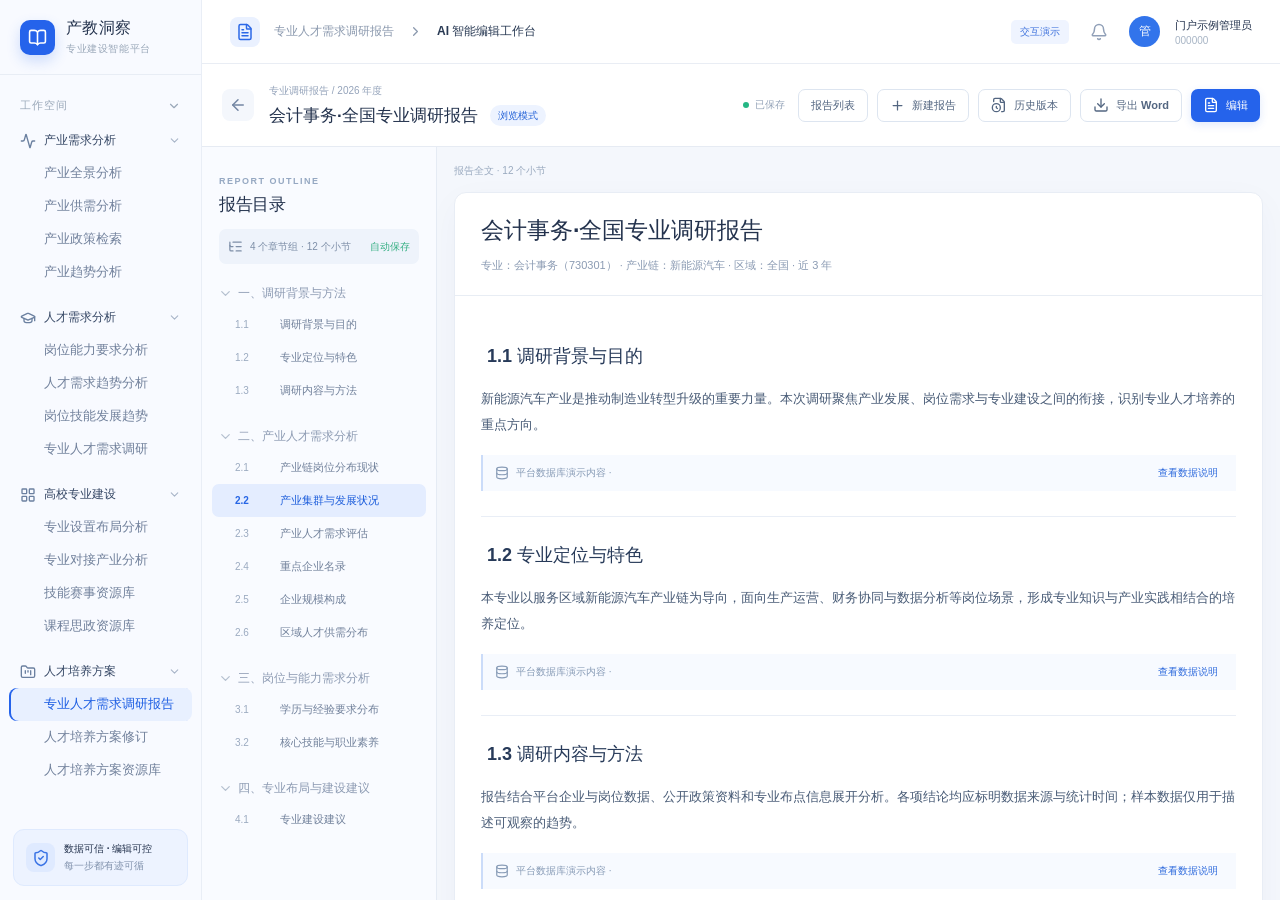
==== commit 010e084e: "Improve report outline and AI skill controls" ====
--- a/report-workbench-demo/index.html
+++ b/report-workbench-demo/index.html
@@ -6,8 +6,8 @@
     <meta name="theme-color" content="#f4f7fc" />
     <link rel="icon" type="image/svg+xml" href="/report-workbench-demo/favicon.svg" />
     <title>专业人才需求调研报告 · AI 智能编辑工作台</title>
-    <script type="module" crossorigin src="/report-workbench-demo/assets/index-C1F9W0cB.js"></script>
-    <link rel="stylesheet" crossorigin href="/report-workbench-demo/assets/index-FAP_hKwL.css">
+    <script type="module" crossorigin src="/report-workbench-demo/assets/index-BlXz3vfv.js"></script>
+    <link rel="stylesheet" crossorigin href="/report-workbench-demo/assets/index-SjP8mqkT.css">
   </head>
   <body>
     <div id="root"></div>
--- a/report-workbench-demo/assets/index-SjP8mqkT.css
+++ b/report-workbench-demo/assets/index-SjP8mqkT.css
@@ -0,0 +1 @@
+:root{color:#23324d;font-synthesis:none;text-rendering:optimizelegibility;-webkit-font-smoothing:antialiased;background:#f4f7fc;font-family:Microsoft YaHei UI,PingFang SC,Microsoft YaHei,Arial,sans-serif}*{box-sizing:border-box}body{min-width:1024px;margin:0}button,input,textarea,select{font:inherit}button{cursor:pointer}button:disabled{cursor:wait;opacity:.66}.generation-shell{color:#253753;scrollbar-width:thin;background:#f4f7fc;flex:1;min-height:0;padding:25px 32px 50px;overflow:auto}.generation-top{justify-content:space-between;align-items:center;max-width:1450px;margin:0 auto 24px;display:flex}.generation-eyebrow{color:#8fa4c2;letter-spacing:1.5px;font-size:10px;font-weight:800}.generation-top h1{margin:6px 0 0;font-size:21px}.generation-top-actions{gap:9px;display:flex}.generation-list,.generation-library,.generation-upload,.generation-progress{max-width:1450px;margin:auto}.generation-list-intro{background:#fff;border:1px solid #e5ecf7;border-radius:12px;justify-content:space-between;align-items:center;gap:20px;padding:24px 28px;display:flex;box-shadow:0 9px 28px #243b6108}.generation-list-intro strong{font-size:17px}.generation-list-intro p{color:#8596af;margin:8px 0 0;font-size:11px;line-height:1.7}.generation-asset-shortcuts{grid-template-columns:repeat(4,1fr);gap:13px;margin:20px 0 28px;display:grid}.generation-asset-shortcuts button{text-align:left;color:#3771df;background:#fff;border:1px solid #e5ecf7;border-radius:10px;align-items:center;gap:10px;padding:18px;display:flex}.generation-asset-shortcuts button:hover,.library-items button:hover{background:#f9fbff;border-color:#a7c4f5}.generation-asset-shortcuts strong{color:#344865;flex:1;font-size:11px}.generation-asset-shortcuts span{color:#96a5ba;font-size:10px}.generation-section-heading{justify-content:space-between;align-items:center;margin:0 3px 12px;display:flex}.generation-section-heading h2{margin:0;font-size:15px}.generation-section-heading span{color:#9aaac0;font-size:10px}.generation-report-list{background:#fff;border:1px solid #e6edf6;border-radius:10px;overflow:hidden}.generation-report-list>div{border-bottom:1px solid #edf1f7;align-items:center;gap:13px;padding:16px 18px;display:flex}.generation-report-list>div:last-child{border:0}.generation-report-icon{color:#3473e4;background:#edf4ff;border-radius:9px;place-items:center;width:38px;height:38px;display:grid}.generation-report-list>div>div:nth-child(2){flex:1}.generation-report-list strong,.generation-report-list span{display:block}.generation-report-list strong{font-size:12px}.generation-report-list span{color:#93a3b8;margin-top:5px;font-size:10px}.generation-report-list button{color:#2f6cdd;align-items:center;gap:5px;font-size:11px;font-weight:700;display:flex}.generation-create{align-items:flex-start;gap:18px;max-width:1450px;margin:auto;display:flex}.generation-main{flex:1;min-width:0}.generation-side{background:#fff;border:1px solid #e4ebf6;border-radius:10px;flex:none;width:255px;padding:19px;position:sticky;top:10px}.generation-side>strong{font-size:13px}.generation-side p{color:#8c9db4;font-size:10px;line-height:1.8}.generation-side>div{color:#647995;border-top:1px solid #eef2f7;align-items:flex-start;gap:7px;padding:10px 0;font-size:10px;display:flex}.generation-side svg{color:#3b7bdd;flex:none}.generation-card{background:#fff;border:1px solid #e5ecf6;border-radius:11px;margin-bottom:14px;padding:22px;box-shadow:0 5px 20px #253b6106}.generation-card-title{align-items:flex-start;gap:11px;margin-bottom:19px;display:flex}.generation-card-title>span{color:#fff;background:#2d6de9;border-radius:7px;flex:none;place-items:center;width:26px;height:26px;font-size:11px;font-weight:800;display:grid}.generation-card-title h2{margin:3px 0 5px;font-size:14px}.generation-card-title p{color:#9aabc0;margin:0;font-size:10px}.generation-fields{grid-template-columns:1fr 1fr;gap:13px;display:grid}.generation-fields label,.generation-prompt-label,.semi-detail label,.extract-preview label,.library-edit-fields label{color:#667b99;flex-direction:column;gap:6px;font-size:10px;font-weight:700;display:flex}.generation-fields input,.generation-fields select,.generation-prompt-label select,.semi-detail input,.semi-detail select,.extract-preview input:not([type=checkbox]):not([type=radio]),.library-edit-fields input{color:#405474;background:#fff;border:1px solid #dce5f2;border-radius:6px;outline:0;width:100%;height:37px;padding:0 10px;font-size:11px}.generation-inline-link{color:#3473dc;align-self:flex-start;align-items:center;gap:4px;font-size:10px;font-weight:700;display:inline-flex}.generation-modes{grid-template-columns:1fr 1fr;gap:11px;display:grid}.generation-modes button{text-align:left;color:#4175d5;border:1px solid #dfe7f3;border-radius:9px;flex-direction:column;gap:8px;padding:17px;display:flex}.generation-modes button.selected{background:#f5f9ff;border-color:#6c9cf1;box-shadow:0 0 0 2px #2a6dea12}.generation-modes strong{color:#344865;font-size:12px}.generation-modes small{color:#8b9cb3;font-size:10px;line-height:1.6}.generation-template-hint{color:#8295af;background:#f6f9ff;border-radius:6px;grid-column:1/-1;align-items:center;gap:6px;padding:9px;font-size:10px;display:flex}.generation-template-hint svg{color:#3e79e2}.generation-template-hint span{flex:1}.generation-template-hint button{color:#2c6ad9;font-weight:700}.generation-prompt-label{margin-top:16px}.generation-prompt{resize:vertical;color:#415571;border:1px solid #dce5f2;border-radius:7px;width:100%;height:80px;margin-top:8px;padding:11px;font-size:11px}.generation-prompt-actions{align-items:center;gap:12px;margin-top:9px;display:flex}.generation-prompt-actions input{border:1px solid #dce5f2;border-radius:5px;width:190px;padding:7px;font-size:10px}.generation-prompt-actions button{color:#3671dc;align-items:center;gap:5px;font-size:10px;display:flex}.generation-submit{justify-content:space-between;align-items:center;margin-top:16px;display:flex}.generation-submit span{color:#94a5bb;font-size:10px}.semi-grid{grid-template-columns:1fr 1fr;gap:14px;display:grid}.semi-outline,.semi-detail{border:1px solid #e3eaf4;border-radius:8px;min-height:260px;padding:12px}.semi-outline-head{justify-content:space-between;align-items:center;margin-bottom:7px;display:flex}.semi-outline-head strong{font-size:11px}.semi-outline-head button,.semi-add{color:#3471dd;align-items:center;gap:4px;font-size:10px;display:flex}.semi-row{border-radius:5px;align-items:center;height:31px;display:flex}.semi-row.selected{background:#edf4ff}.semi-row>button{text-align:left;white-space:nowrap;text-overflow:ellipsis;flex:1;font-size:10px;overflow:hidden}.semi-row>div{display:flex}.semi-row>div button{color:#90a2bb;width:19px}.semi-row:hover>div button{color:#4176d8}.semi-add{margin-top:12px}.semi-detail{flex-direction:column;gap:10px;display:flex}.semi-detail textarea,.library-edit-fields textarea{border:1px solid #dce5f2;border-radius:6px;height:68px;padding:8px;font-size:10px}.semi-template-info{color:#6d82a0;background:#f3f7ff;border-radius:5px;margin:0;padding:8px;font-size:10px}.generation-library{background:#fff;border:1px solid #e4ecf7;border-radius:11px;min-height:600px;overflow:hidden}.library-tabs{border-bottom:1px solid #e8edf5;align-items:center;gap:8px;height:54px;padding:0 17px;display:flex}.library-tabs button{color:#6c7e98;border-radius:6px;padding:8px 11px;font-size:11px}.library-tabs button.selected{color:#2b68d9;background:#eaf2ff;font-weight:700}.library-tabs button:last-child{color:#3973de;align-items:center;gap:5px;margin-left:auto;display:flex}.library-layout{grid-template-columns:280px 1fr;min-height:495px;display:grid}.library-items{border-right:1px solid #e8edf5;padding:14px;overflow:auto}.library-items button{text-align:left;color:#3472db;border:1px solid #0000;border-radius:7px;align-items:center;gap:9px;width:100%;padding:12px;display:flex}.library-items button.selected{background:#eef4ff;border-color:#d2e1fb}.library-items strong,.library-items small{display:block}.library-items strong{color:#40516d;font-size:11px}.library-items small{color:#92a3b9;margin-top:4px;font-size:9px}.library-detail{padding:23px;overflow:auto}.library-detail-head{border-bottom:1px solid #e8eef6;justify-content:space-between;gap:10px;padding-bottom:16px;display:flex}.library-detail-head span{color:#8ea1bc;font-size:10px}.library-detail-head h2{margin:5px 0 0;font-size:17px}.library-detail-head>div:last-child{gap:9px;display:flex}.library-detail-head button{color:#3c70cf;align-items:center;gap:4px;font-size:10px;display:flex}.library-preview{color:#657a99;font-size:11px;line-height:1.9}.library-preview h3{color:#374d6e;font-size:12px}.library-preview>div{border-bottom:1px solid #eef2f7;padding:6px}.library-preview small{color:#9aa9bd;margin-left:10px}.library-edit-fields{gap:11px;padding-top:19px;display:grid}.library-footer{border-top:1px solid #e9eef5;justify-content:flex-end;gap:9px;padding:13px 18px;display:flex}.generation-upload{max-width:930px}.upload-drop{color:#3671dc;cursor:pointer;background:#f7faff;border:1px dashed #a9c4ef;border-radius:9px;flex-direction:column;justify-content:center;align-items:center;gap:8px;min-height:130px;display:flex}.upload-drop strong{color:#4c6080;font-size:12px}.upload-drop span{color:#9aaac0;font-size:10px}.upload-error{color:#c34242;font-size:11px}.extract-steps{grid-template-columns:repeat(2,1fr);gap:8px;margin-top:15px;display:grid}.extract-steps>div{color:#a0acc0;background:#f7f9fc;border-radius:6px;align-items:center;gap:6px;padding:9px;font-size:10px;display:flex}.extract-steps>div.done{color:#2e9c73;background:#eefaf5}.extract-preview{grid-template-columns:1fr 1fr;gap:20px;display:grid}.extract-preview>div{flex-direction:column;gap:10px;display:flex}.extract-preview strong{font-size:12px}.extract-preview>div:first-child label{flex-direction:row;align-items:center;display:flex}.extract-preview>div:first-child label input:last-child{flex:1}.extract-preview p{color:#8497b1;font-size:10px;line-height:1.6}.extract-choice{flex-direction:column;gap:6px;display:flex}.extract-choice label{flex-direction:row;align-items:center;display:flex}.generation-progress{max-width:1120px}.progress-summary{background:#fff;border:1px solid #e4ecf7;border-radius:10px;align-items:center;gap:14px;padding:20px;display:flex}.progress-icon{color:#3072e4;background:#eaf2ff;border-radius:10px;place-items:center;width:43px;height:43px;display:grid}.progress-summary>div:nth-child(2){flex:1}.progress-summary h2{margin:0 0 5px;font-size:17px}.progress-summary p{color:#8ea0b8;margin:0;font-size:10px}.progress-summary>strong{color:#2c6adb;font-size:22px}.progress-track{background:#dfe9f8;border-radius:6px;height:7px;margin:14px 0 20px;overflow:hidden}.progress-track span{background:#2f6ee5;height:100%;transition:width .3s;display:block}.progress-columns{grid-template-columns:1fr 1fr;gap:16px;display:grid}.progress-columns h3{margin:0 0 14px;font-size:13px}.progress-step{color:#9aa9bb;border-bottom:1px solid #eff2f7;align-items:center;gap:10px;padding:9px 0;display:flex}.progress-step.done{color:#2b9873}.progress-step.running{color:#2a67d7}.progress-step>span{border:1px solid #d9e3f2;border-radius:50%;place-items:center;width:22px;height:22px;font-size:10px;display:grid}.progress-step strong{flex:1;font-size:11px}.progress-step small{font-size:9px}.progress-note{color:#9baac0;font-size:10px;line-height:1.6}.agent-skill-row{color:#3873dc;border-top:1px solid #eef2f7;gap:8px;padding:10px 0;display:flex}.agent-skill-row>div{flex:1}.agent-skill-row strong,.agent-skill-row small{display:block}.agent-skill-row strong{color:#435875;font-size:10px}.agent-skill-row small{color:#97a5b9;margin-top:4px;font-size:9px}.agent-skill-row>span{color:#5ca98d;font-size:9px}.progress-open{margin:2px 0 0 auto;display:flex}.generation-toast{z-index:30;color:#fff;background:#253a57;border-radius:7px;align-items:center;gap:7px;padding:10px 14px;font-size:11px;display:flex;position:fixed;bottom:22px;left:50%;transform:translate(-50%);box-shadow:0 7px 20px #20375430}@media (width<=1250px){.generation-shell{padding:20px}.generation-side{display:none}.generation-asset-shortcuts{grid-template-columns:repeat(2,1fr)}}:root{--blue:#2563eb;--ink:#22314a;--muted:#8290a6;--line:#e6ebf3;--surface:#fff;--bg:#f4f7fc}button{color:inherit;background:0 0;border:0}.app-shell{background:var(--bg);height:100vh;display:flex;overflow:hidden}.global-nav{background:#f8faff;border-right:1px solid #e9eef6;flex-direction:column;flex:none;width:228px;display:flex}.brand{border-bottom:1px solid #e8edf5;align-items:center;gap:11px;height:75px;padding:0 20px;display:flex}.brand-mark{background:var(--blue);color:#fff;border-radius:10px;place-items:center;width:35px;height:35px;display:grid;box-shadow:0 6px 14px #2563eb33}.brand strong{letter-spacing:.3px;font-size:16px;display:block}.brand small{color:#9aa8b9;letter-spacing:.6px;margin-top:3px;font-size:10px;display:block}.nav-caption{color:#9aa8b9;letter-spacing:1px;justify-content:space-between;align-items:center;padding:23px 20px 11px;font-size:11px;font-weight:700;display:flex}.global-menu{scrollbar-width:thin;padding:0 9px 14px;overflow:auto}.nav-group{margin-bottom:12px}.nav-heading{color:#344664;align-items:center;gap:8px;height:33px;padding:0 11px;font-size:12px;font-weight:700;display:flex}.nav-heading svg:first-child{color:#6b80a0}.nav-heading svg:last-child{color:#a8b5c8;margin-left:auto}.nav-link{text-align:left;color:#71819c;white-space:nowrap;border-radius:8px;width:100%;padding:8px 10px 8px 35px;font-size:12px;display:block}.nav-link:hover{background:#eef3fb}.nav-link.selected{color:#1d5ee3;box-shadow:inset 2px 0 var(--blue);background:#e8f0ff;font-weight:700}.nav-bottom{background:#edf3ff;border:1px solid #dfeafe;border-radius:11px;align-items:center;gap:9px;margin:auto 13px 14px;padding:12px;display:flex}.help-icon{color:#3973e5;background:#dfeaff;border-radius:8px;place-items:center;width:29px;height:29px;display:grid}.nav-bottom strong,.nav-bottom span{display:block}.nav-bottom strong{font-size:10px}.nav-bottom span{color:#8192ad;margin-top:3px;font-size:10px}.main-shell{flex-direction:column;flex:1;min-width:0;display:flex}.topbar{background:#fff;border-bottom:1px solid #e9edf4;flex:none;justify-content:space-between;align-items:center;height:64px;padding:0 28px;display:flex}.topbar-left,.topbar-right{align-items:center;gap:14px;display:flex}.topbar-left{color:#8b99ae;font-size:12px}.topbar-left strong{color:#283953;font-weight:700}.topbar-app-icon{color:#2b68e7;background:#eaf1ff;border-radius:8px;place-items:center;width:30px;height:30px;display:grid}.topbar-right{gap:15px}.demo-tag{color:#4275dd;background:#eff4ff;border-radius:5px;padding:5px 9px;font-size:10px;font-weight:700}.icon-button{color:#91a0b8;border-radius:7px;place-items:center;width:30px;height:30px;display:grid}.icon-button:hover{color:#3e65a0;background:#f0f4fb}.avatar{color:#fff;background:#3274eb;border-radius:50%;place-items:center;width:31px;height:31px;font-size:12px;display:grid}.account strong,.account small{display:block}.account strong{font-size:11px}.account small{color:#a8b5c5;margin-top:2px;font-size:10px}.reportbar{background:#fff;border-bottom:1px solid #e6ebf3;flex:none;justify-content:space-between;align-items:center;gap:12px;height:83px;padding:0 28px;display:flex}.report-title-wrap{align-items:center;gap:15px;min-width:0;display:flex}.back-button{color:#7386a3;background:#f4f7fc;border-radius:8px;place-items:center;width:32px;height:32px;display:grid}.eyebrow{color:#94a3ba;margin-bottom:6px;font-size:10px}.report-name{white-space:nowrap;font-size:17px;font-weight:800}.version-pill{color:#2462d7;vertical-align:middle;background:#edf3ff;border-radius:20px;margin-left:8px;padding:5px 8px;font-size:10px;font-weight:600}.report-actions{white-space:nowrap;align-items:center;gap:9px;display:flex}.save-status{color:#94a3b8;margin-right:9px;font-size:10px}.save-status.unsaved{color:#dc8b2a}.status-dot{background:#25b784;border-radius:50%;width:6px;height:6px;margin-right:6px;display:inline-block}.unsaved .status-dot{background:#ef9b2d}.button{white-space:nowrap;border-radius:7px;justify-content:center;align-items:center;gap:7px;height:33px;padding:0 12px;font-size:11px;font-weight:700;display:inline-flex}.button.secondary{color:#536681;background:#fff;border:1px solid #dde5f0}.button.secondary:hover{background:#f6f9ff}.button.primary{color:#fff;background:#2563eb;box-shadow:0 3px 9px #2563eb24}.button.primary:hover{background:#1d55d4}.workspace{flex:1;min-height:0;display:flex;position:relative}.chapter-panel{background:#f9fbff;border-right:1px solid #e5ebf4;flex-direction:column;flex:none;width:263px;display:flex}.chapter-panel-head{justify-content:space-between;align-items:center;padding:23px 17px 10px;display:flex}.section-kicker{color:#95a8c2;letter-spacing:1.5px;font-size:9px;font-weight:800}.chapter-panel h2,.drawer-head h2,.modal-head h2{letter-spacing:-.4px;margin:5px 0 0;font-size:17px}.square-button{color:#3c6ed0;background:#fff;border:1px solid #dce5f3;border-radius:7px;place-items:center;width:29px;height:29px;display:grid}.square-button:hover{background:#eaf1ff}.chapter-meta{color:#7e8fa8;background:#eef3fb;border-radius:7px;align-items:center;gap:7px;margin:3px 17px 15px;padding:10px 9px;font-size:10px;display:flex}.chapter-meta span{color:#35af83;margin-left:auto}.chapter-scroll{scrollbar-width:thin;flex:1;padding:0 10px 10px;overflow:auto}.chapter-group{margin-bottom:15px}.group-label{color:#8d9bb3;align-items:center;gap:5px;padding:7px 6px;font-size:11px;font-weight:700;display:flex}.group-label svg{color:#b5c0d0}.chapter-link{text-align:left;color:#71819b;border-radius:7px;align-items:center;gap:6px;width:100%;height:33px;padding:0 8px 0 14px;font-size:10.5px;display:flex}.chapter-link:hover{background:#edf3fd}.chapter-link.active{color:#1c5ddb;background:#e4edff;font-weight:700}.chapter-number{color:#9baac0;flex:none;width:31px;font-size:10px}.active .chapter-number{color:#2766e5}.chapter-text{white-space:nowrap;text-overflow:ellipsis;flex:1;overflow:hidden}.chapter-check{color:#3db994;flex:none}.custom-dot{background:#5c8af1;border-radius:50%;width:5px;height:5px;margin-right:4px}.chapter-add{color:#3771e4;border-top:1px solid #e8edf4;flex:none;justify-content:center;align-items:center;gap:7px;height:48px;font-size:11px;font-weight:700;display:flex}.chapter-add:hover{background:#eef4ff}.document-scroller{scrollbar-width:thin;flex:1;min-width:0;padding:19px 23px 40px;overflow:auto}.document-wrap{max-width:980px;margin:auto}.context-line{color:#9aaabf;justify-content:space-between;align-items:center;margin:0 0 14px;font-size:10px;display:flex}.context-line span:first-child{color:#3371dc;font-weight:700}.context-dot{vertical-align:middle;background:#2b69e9;border-radius:50%;width:5px;height:5px;margin-right:6px;display:inline-block}.document-card{background:#fff;border:1px solid #e8edf5;border-radius:12px;overflow:hidden;box-shadow:0 10px 35px #23396509}.document-head{border-bottom:1px solid #e8edf4;padding:26px 35px 24px}.doc-overline{color:#8fa0b8;font-size:10px;font-weight:600}.doc-overline span{color:#c1cbda;margin:0 7px}.doc-title-row{justify-content:space-between;align-items:center;gap:10px;display:flex}.doc-title-row h1{color:#202e47;letter-spacing:-.7px;margin:14px 0 8px;font-size:22px}.doc-label{color:#4774d4;white-space:nowrap;background:#f0f5ff;border:1px solid #dfebff;border-radius:5px;padding:5px 8px;font-size:10px}.document-head p{color:#8b9bb3;margin:0;font-size:11px}.bullet{color:#c1cad8;margin:0 8px}.chapter-toolbar{border-bottom:1px solid #e8edf4;justify-content:space-between;align-items:center;gap:6px;height:48px;padding:0 24px;display:flex}.toolbar-left,.toolbar-right{align-items:center;gap:4px;min-width:0;display:flex}.editing-badge{color:#28a980;white-space:nowrap;margin-right:6px;font-size:10px;font-weight:700}.editing-badge span{background:#29b68a;border-radius:50%;width:6px;height:6px;margin-right:5px;display:inline-block}.toolbar-divider{background:#e0e7f1;width:1px;height:16px;margin:0 8px}.toolbar-left button{color:#647791;border-radius:5px;place-items:center;width:26px;height:26px;font-size:14px;display:grid}.toolbar-left button:hover,.subtle-action:hover{background:#eff4fd}.toolbar-hint{color:#adb9c9;white-space:nowrap;margin-left:7px;font-size:10px}.subtle-action{color:#70819c;white-space:nowrap;border-radius:5px;align-items:center;gap:5px;height:29px;padding:0 7px;font-size:10px;display:flex}.ai-action{color:#2563de;white-space:nowrap;background:#ecf2ff;border-radius:6px;align-items:center;gap:5px;height:29px;padding:0 9px;font-size:10px;font-weight:700;display:flex}.ai-action:hover{background:#dfeaff}.document-body{padding:24px 35px 30px}.body-intro{border-left:3px solid #3973eb;padding-left:11px}.paragraph-index{color:#a1aec2;letter-spacing:.5px;font-size:9px;font-weight:700}.body-intro h3{color:#293851;margin:5px 0 0;font-size:15px}.data-card{background:#f8fbff;border:1px solid #dce8fa;border-radius:9px;margin-top:19px;overflow:hidden}.data-card-top{justify-content:space-between;align-items:center;height:42px;padding:0 14px;display:flex}.data-card-top div{align-items:center;gap:7px;display:flex}.data-card-top svg{color:#3271e9}.data-card-top strong{color:#2c5ec6;font-size:11px}.data-card-top span{color:#93a3ba;font-size:10px}.data-card-top button,.source-inline button{color:#2f6bdd;align-items:center;gap:4px;font-size:10px;font-weight:700;display:flex}.metric-row{gap:10px;padding:0 14px 13px;display:flex}.metric-row div{background:#fff;border:1px solid #e3eaf5;border-radius:6px;min-width:125px;padding:10px 13px}.metric-row span{color:#93a2b6;font-size:10px;display:block}.metric-row strong{color:#293b58;margin-top:4px;font-size:15px;display:block}.metric-row small{color:#8190a7;font-size:10px}.table-wrap{background:#fff;border:1px solid #e2eaf5;border-radius:6px;margin:0 14px;overflow:auto}.table-wrap table{border-collapse:collapse;width:100%;min-width:540px}.table-wrap th{text-align:left;color:#8d9cb1;background:#f3f7fd;padding:10px 11px;font-size:10px;font-weight:600}.table-wrap td{color:#52647d;white-space:nowrap;border-top:1px solid #eff2f7;padding:10px 11px;font-size:10px}.table-wrap td:nth-child(3){color:#344968;font-weight:700}.data-foot{color:#a0adc1;align-items:center;gap:5px;padding:10px 14px;font-size:9px;display:flex}.data-foot svg{color:#6792e9}.editable-copy{white-space:pre-wrap;color:#43536a;border-radius:5px;outline:0;min-height:115px;margin-top:12px;padding:4px 3px;font-family:Microsoft YaHei,sans-serif;font-size:12px;line-height:2.1}.editable-copy:focus{background:#fbfdff;padding:4px 8px;box-shadow:0 0 0 1px #bfd4fb}.source-inline{color:#879bb6;background:#f7faff;border-left:2px solid #cbdcf9;align-items:center;gap:7px;margin-top:18px;padding:10px 12px;font-size:10px;display:flex}.source-inline button{white-space:nowrap;margin-left:auto}.document-end{color:#a4b0c2;border-top:1px solid #eef1f6;align-items:center;gap:6px;margin-top:29px;padding-top:17px;font-size:10px;display:flex}.document-end svg{color:#39b994}.next-chapter{color:#a0adc0;justify-content:space-between;align-items:center;margin:15px 2px;font-size:10px;display:flex}.next-chapter button{color:#326ce0;align-items:center;gap:6px;font-size:10px;font-weight:700;display:flex}.ai-panel{background:#fff;border-left:1px solid #e4ebf4;flex-direction:column;flex:none;width:330px;display:flex;box-shadow:-6px 0 20px #243b6105}.ai-header{border-bottom:1px solid #edf1f6;flex:none;align-items:center;gap:10px;height:78px;padding:0 17px;display:flex}.ai-header-icon{color:#2a66df;background:#eaf1ff;border-radius:9px;place-items:center;width:32px;height:32px;display:grid}.ai-header strong,.ai-header span{display:block}.ai-header strong{font-size:13px}.ai-header span{color:#9aa8bb;margin-top:4px;font-size:10px}.ai-header button{margin-left:auto}.ai-scroll{scrollbar-width:thin;flex:1;padding:17px;overflow:auto}.scope-card{background:#f3f7ff;border:1px solid #e3ebfb;border-radius:9px;padding:13px}.scope-card span,.scope-card strong,.scope-card small{display:block}.scope-card span{color:#8b9bb2;font-size:10px}.scope-card strong{margin:7px 0;font-size:12px}.scope-card small{color:#99a8bd;font-size:10px}.ai-section-label{color:#445673;margin:20px 0 10px;font-size:11px;font-weight:700;display:block}.chips{flex-wrap:wrap;gap:6px;display:flex}.chips button{color:#687c9b;background:#fff;border:1px solid #e3e9f3;border-radius:6px;padding:7px 9px;font-size:10px}.chips button:hover{color:#2867d9;background:#f7faff;border-color:#adc6f8}.ai-scroll textarea{resize:vertical;color:#40516b;background:#fbfcff;border:1px solid #dae4f2;border-radius:8px;outline:0;width:100%;height:112px;padding:12px;font-size:11px;line-height:1.7}.ai-scroll textarea:focus{border-color:#7aa4ee;box-shadow:0 0 0 3px #2563eb12}.prompt-foot{justify-content:space-between;align-items:center;gap:5px;margin-top:9px;display:flex}.prompt-foot span{color:#a4b1c3;font-size:9px}.prompt-foot button{color:#fff;white-space:nowrap;background:#2563eb;border-radius:6px;align-items:center;gap:5px;padding:8px 10px;font-size:10px;font-weight:700;display:flex}.ai-empty{text-align:center;color:#9baac0;border:1px dashed #dce7f5;border-radius:9px;margin-top:27px;padding:22px 14px}.ai-empty>div{color:#6190ea;background:#eef4ff;border-radius:11px;place-items:center;width:38px;height:38px;margin:0 auto 10px;display:grid}.ai-empty strong{color:#647894;font-size:11px}.ai-empty p{margin:8px 0 0;font-size:10px;line-height:1.7}.ai-footer{color:#a7b3c5;border-top:1px solid #edf1f6;flex:none;align-items:center;gap:5px;height:43px;padding:0 17px;font-size:9px;display:flex}.ai-footer svg{color:#71a4df}.candidate-card{border:1px solid #cbdcfb;border-radius:9px;margin-top:19px;overflow:hidden}.candidate-head{color:#386dd7;background:#f0f5ff;justify-content:space-between;align-items:center;padding:10px;font-size:10px;display:flex}.candidate-head span:first-child{align-items:center;gap:4px;font-weight:700;display:flex}.candidate-head span:last-child{color:#d89239}.compare-grid{grid-template-columns:1fr 1fr;gap:0;display:grid}.compare-grid>div{max-height:210px;padding:10px;overflow:auto}.compare-grid>div:first-child{background:#fafbfe;border-right:1px solid #e7edf7}.compare-grid span{color:#9caabc;font-size:9px;font-weight:700}.compare-grid p{color:#586a84;white-space:pre-wrap;margin:8px 0;font-size:10px;line-height:1.6}.candidate-actions{border-top:1px solid #e4ebf5;justify-content:flex-end;gap:7px;padding:9px;display:flex}.candidate-actions button{color:#6f809a;border-radius:5px;padding:7px 9px;font-size:10px}.candidate-actions button:last-child{color:#fff;background:#2563eb;align-items:center;gap:4px;display:flex}.ai-reopen{z-index:5;color:#fff;background:#2563eb;border-radius:8px;align-items:center;gap:7px;padding:10px 13px;font-size:11px;display:flex;position:absolute;top:16px;right:14px;box-shadow:0 5px 18px #2563eb44}.overlay{z-index:20;background:#17243d66;justify-content:flex-end;display:flex;position:fixed;inset:0}.history-drawer{background:#fff;width:390px;height:100%;padding:23px;overflow:auto;box-shadow:-15px 0 45px #16243a24}.drawer-head,.modal-head{justify-content:space-between;align-items:flex-start;display:flex}.drawer-intro,.modal-desc{color:#8696ad;margin:14px 0 18px;font-size:11px;line-height:1.7}.history-list{border-left:1px solid #dce5f3;margin:20px 0 0 8px}.history-item{padding:0 0 23px 19px;position:relative}.history-bullet{background:#4480ed;border:2px solid #fff;border-radius:50%;width:9px;height:9px;position:absolute;top:2px;left:-5px;box-shadow:0 0 0 1px #9cbbf7}.history-time{color:#9eabc0;align-items:center;gap:5px;font-size:10px;display:flex}.history-item strong,.history-item span{display:block}.history-item strong{margin-top:8px;font-size:12px}.history-item span{color:#6980a0;margin-top:3px;font-size:10px}.history-item p{color:#96a4b9;background:#f6f8fc;border-radius:6px;padding:10px;font-size:10px;line-height:1.6}.history-item button{color:#2f6bdd;align-items:center;gap:5px;font-size:10px;display:flex}.modal-overlay{justify-content:center;align-items:center}.modal{background:#fff;border-radius:13px;width:480px;max-height:90vh;padding:24px;overflow:auto;box-shadow:0 20px 65px #101d3352}.modal h2{font-size:19px}.field-label{color:#445774;margin:15px 0 7px;font-size:11px;font-weight:700;display:block}.form-input{color:#354867;background:#fff;border:1px solid #dce5f1;border-radius:7px;outline:0;width:100%;height:38px;padding:0 10px;font-size:11px}.form-input:focus{border-color:#6b9af0}.method-title{color:#445774;margin:21px 0 9px;font-size:11px;font-weight:700}.method-grid{grid-template-columns:1fr 1fr;gap:9px;display:grid}.method-grid button{text-align:left;color:#3e71d7;border:1px solid #dfe8f5;border-radius:9px;flex-direction:column;gap:8px;padding:16px;display:flex}.method-grid button:hover,.skill-list button:hover{background:#f7faff;border-color:#8bb1f4}.method-grid strong{color:#344766;font-size:12px}.method-grid span{color:#8fa0b7;font-size:10px}.skill-list{gap:8px;display:grid}.skill-list button{text-align:left;border:1px solid #e1e8f3;border-radius:8px;align-items:center;gap:10px;padding:12px;display:flex}.skill-list button.picked{background:#f5f9ff;border-color:#6b9af0}.skill-icon{color:#3e74db;background:#edf3ff;border-radius:8px;flex:none;place-items:center;width:34px;height:34px;display:grid}.skill-list button>span:nth-child(2){flex:1}.skill-list strong,.skill-list small,.skill-list em{display:block}.skill-list strong{font-size:11px}.skill-list small{color:#8899b0;margin-top:3px;font-size:10px}.skill-list em{color:#a3aec0;margin-top:5px;font-size:9px;font-style:normal}.radio-dot{border:1px solid #c8d5e8;border-radius:50%;width:15px;height:15px}.picked .radio-dot{border:4px solid #3672e4}.modal-footer{justify-content:flex-end;gap:9px;margin-top:22px;display:flex}.template-summary{color:#3973dd;background:#f5f8fe;border:1px solid #e2eaf6;border-radius:8px;align-items:center;gap:9px;padding:11px;font-size:11px;display:flex}.template-summary span{color:#41546f;flex:1;font-weight:700}.template-summary small{color:#8fa2ba}.scope-choice{color:#385478;border:1px solid #dfe8f4;border-radius:7px;align-items:center;gap:7px;height:36px;padding:0 10px;font-size:11px;display:flex}.scope-choice svg{color:#2db28b}.scope-choice span{color:#9cabbd;margin-left:auto;font-size:10px}.existing-templates{color:#8b9ab0;font-size:10px}.source-detail{border:1px solid #e4ebf5;border-radius:8px;overflow:hidden}.source-detail div{border-bottom:1px solid #eef2f7;gap:15px;padding:10px 12px;font-size:10px;display:flex}.source-detail div:last-child{border:0}.source-detail span{color:#9caabe;flex:none;width:70px}.source-detail strong{color:#485b76;font-weight:600}.source-warning{color:#9d772d;background:#fff9ec;border-radius:7px;gap:8px;margin-top:13px;padding:10px;font-size:10px;line-height:1.6;display:flex}.source-warning svg{flex:none}.toast{z-index:30;color:#fff;background:#263852;border-radius:8px;align-items:center;gap:8px;padding:11px 15px;font-size:11px;display:flex;position:fixed;bottom:24px;left:50%;transform:translate(-50%);box-shadow:0 8px 25px #22345135}.document-head{padding-top:21px;padding-bottom:19px}.document-body{padding-top:19px}.metric-row{padding-bottom:8px}.metric-row div{padding:7px 11px}.table-wrap th,.table-wrap td{padding-top:8px;padding-bottom:8px}.data-foot{padding-top:7px;padding-bottom:7px}.analysis-title{margin-top:20px}.open-compare{color:#2e66d9;align-items:center;gap:3px;font-size:9px;font-weight:700;display:flex}.modal:has(.large-compare){width:min(850px,90vw)}.large-compare{grid-template-columns:1fr 1fr;gap:12px;display:grid}.large-compare>div{background:#fafcff;border:1px solid #e0e8f3;border-radius:8px;max-height:390px;padding:16px;overflow:auto}.large-compare>div:last-child{background:#f4f8ff;border-color:#bfd3f8}.large-compare strong{color:#647995;font-size:11px}.large-compare p{color:#405471;white-space:pre-wrap;font-size:12px;line-height:2}@media (width>=1300px){.save-status{display:inline}}.skill-params{background:#f5f8fe;border:1px solid #e4ebf5;border-radius:7px;margin-top:12px;padding:11px 12px}.skill-params strong,.skill-params span{display:block}.skill-params strong{color:#5d7190;font-size:10px}.skill-params span{color:#8a9bb3;margin-top:5px;font-size:10px}.nav-link{font-size:12.5px}.chapter-link,.group-label{font-size:11.5px}.editable-copy{font-size:13px}.table-wrap th,.table-wrap td{font-size:11px}.ai-scroll textarea{font-size:12px}.scope-card strong{font-size:12.5px}.chips button,.ai-empty p,.candidate-card p{font-size:11px}@media (width<=1500px){.global-nav{width:202px}.chapter-panel{width:235px}.ai-panel{width:300px}.document-scroller{padding:17px}.document-head,.document-body{padding:22px 26px}.toolbar-hint{display:none}.reportbar{padding:0 20px}.save-status{display:none}}@media (width<=1250px){.global-nav{width:64px}.brand{justify-content:center;padding:0}.brand>div:nth-child(2),.nav-caption,.nav-heading span,.nav-heading svg:last-child,.nav-link,.nav-bottom{display:none}.global-menu{padding:15px 9px}.nav-heading{justify-content:center;padding:0}.chapter-panel{width:220px}.ai-panel{width:280px}.topbar{padding:0 17px}.report-name{font-size:14px}.topbar-left span{display:none}.report-actions .secondary{padding:0 8px}.report-actions{gap:5px}.document-scroller{padding:13px}.chapter-toolbar{padding:0 12px}.subtle-action{padding:0 4px}.document-head,.document-body{padding-left:19px;padding-right:19px}}.insights-entry{color:#386bc5;border-radius:6px;align-items:center;gap:5px;padding:7px 9px;font-size:11px;font-weight:700;display:flex}.insights-entry:hover{background:#edf3ff}.template-library-link{text-align:left;color:#3a70d9;border:1px solid #dfe8f5;border-radius:8px;align-items:center;gap:8px;width:100%;margin-top:10px;padding:12px;font-size:11px;font-weight:700;display:flex}.template-library-link:hover{background:#f5f9ff}.template-library-link span{color:#94a5bd;margin-left:auto;font-size:10px;font-weight:500}.template-library-list{gap:8px;margin-top:14px;display:grid}.template-library-item{border:1px solid #e0e8f4;border-radius:8px;align-items:center;gap:10px;padding:12px;display:flex}.template-library-item>div{flex:1;min-width:0}.template-library-item strong,.template-library-item span{display:block}.template-library-item strong{color:#334765;font-size:11px}.template-library-item span{color:#91a0b6;margin-top:5px;font-size:10px}.template-library-item button{white-space:nowrap;color:#2f6ddc;align-items:center;gap:4px;font-size:10px;font-weight:700;display:flex}.template-library-empty{text-align:center;color:#98a7bb;border:1px dashed #dce6f4;border-radius:8px;padding:22px 12px;font-size:11px;line-height:1.6}.source-priority{background:#f8fbff;border:1px solid #dce7f8;border-radius:8px;margin-top:15px;padding:12px}.source-priority>strong{color:#36557f;margin-bottom:8px;font-size:11px;display:block}.source-priority>div{border-top:1px solid #e8eff9;align-items:flex-start;gap:9px;padding:8px 0;display:flex}.source-priority>div>span{color:#3b72d7;background:#e6efff;border-radius:6px;flex:none;place-items:center;width:23px;height:23px;font-size:9px;font-weight:800;display:grid}.source-priority p{margin:0}.source-priority b,.source-priority small{display:block}.source-priority b{color:#435a7c;font-size:10px}.source-priority small{color:#8b9db5;margin-top:3px;font-size:9px;line-height:1.6}.insights-drawer{width:430px}.insights-filter{color:#71839c;border-bottom:1px solid #e8edf5;justify-content:space-between;align-items:center;padding-bottom:12px;font-size:11px;display:flex}.insights-filter select{color:#435a79;background:#fff;border:1px solid #dce5f1;border-radius:6px;padding:6px 9px;font-size:10px}.insights-stats{grid-template-columns:repeat(3,1fr);gap:8px;margin:17px 0;display:grid}.insights-stats div{background:#f5f8ff;border:1px solid #e6edfa;border-radius:8px;padding:12px}.insights-stats strong,.insights-stats span{display:block}.insights-stats strong{color:#2d64ce;font-size:20px}.insights-stats span{color:#8b9bb1;margin-top:3px;font-size:10px}.insights-summary{background:#f8fbff;border:1px solid #dfe9fa;border-radius:9px;padding:14px}.insights-title{color:#315fc0;align-items:center;gap:6px;margin-bottom:10px;font-size:11px;font-weight:800;display:flex}.insights-title small{color:#9aabc0;margin-left:auto;font-size:9px;font-weight:400}.insights-summary p{color:#8293aa;margin:7px 0;font-size:10px;line-height:1.6}.insights-summary b{color:#3d536f;font-weight:600}.insights-list-title{color:#344c6c;margin:21px 0 10px;font-size:12px}.interaction-list{gap:10px;display:grid}.interaction-item{border:1px solid #e3eaf5;border-radius:9px;padding:12px}.interaction-item>div{color:#9ba9bb;justify-content:space-between;align-items:center;font-size:9px;display:flex}.interaction-item em{color:#2871cf;background:#edf4ff;border-radius:4px;padding:3px 6px;font-style:normal}.interaction-item strong{color:#3d526f;margin:8px 0;font-size:11px;display:block}.interaction-item p{color:#788aa3;-webkit-line-clamp:2;-webkit-box-orient:vertical;margin:6px 0;font-size:10px;line-height:1.6;display:-webkit-box;overflow:hidden}.interaction-item p b{color:#526984}.interaction-item small{color:#9cabbd;font-size:9px;line-height:1.6}.chapter-row{color:#71819b;border-radius:7px;align-items:center;gap:5px;height:33px;padding:0 5px;font-size:11px;display:flex;position:relative}.chapter-row:hover{background:#edf3fd}.chapter-row.active{color:#1c5ddb;background:#e4edff;font-weight:700}.chapter-row .chapter-number{width:34px}.drag-handle{color:#b8c6d9;opacity:0;cursor:grab;flex:none}.chapter-row:hover .drag-handle{opacity:1}.chapter-select{text-align:left;text-overflow:ellipsis;white-space:nowrap;flex:1;min-width:0;font-size:11px;overflow:hidden}.chapter-title-input{color:#294a80;background:#fff;border:1px solid #8db4fa;border-radius:4px;outline:0;flex:1;min-width:0;padding:4px;font-size:11px}.chapter-row-actions{opacity:0;flex:none;align-items:center;display:flex}.chapter-row:hover .chapter-row-actions,.chapter-row:focus-within .chapter-row-actions{opacity:1}.chapter-row-actions button{color:#5479b8;border-radius:4px;place-items:center;width:20px;height:22px;display:grid}.chapter-row-actions button:hover{background:#dce9ff}.chapter-menu{z-index:10;background:#fff;border:1px solid #dfe8f5;border-radius:7px;min-width:126px;padding:4px;position:absolute;top:29px;right:4px;box-shadow:0 10px 24px #263e6629}.chapter-menu button{text-align:left;color:#536783;border-radius:4px;width:100%;padding:8px;font-size:10px;display:block}.chapter-menu button:hover{color:#2866d7;background:#f0f5ff}.skill-picker{position:relative}.skill-picker-trigger{color:#2a66d4;background:#f7faff;border:1px solid #cdddf8;border-radius:7px;align-items:center;gap:8px;width:100%;padding:10px;font-size:11px;font-weight:700;display:flex}.skill-picker-trigger span{text-align:left;flex:1}.skill-dropdown{z-index:12;background:#fff;border:1px solid #dce6f4;border-radius:8px;padding:7px;position:absolute;top:42px;left:0;right:0;box-shadow:0 12px 28px #203d692e}.skill-dropdown input{border:1px solid #dce6f4;border-radius:5px;outline:0;width:100%;padding:8px;font-size:10px}.skill-dropdown button{text-align:left;border-radius:5px;width:100%;padding:9px;display:block}.skill-dropdown button:hover{background:#f1f6ff}.skill-dropdown strong,.skill-dropdown small{display:block}.skill-dropdown strong{font-size:11px}.skill-dropdown small{color:#8a9bb1;margin-top:3px;font-size:9px}.skill-context{color:#9aa9bb;margin-top:7px;font-size:9px;line-height:1.5}.report-history.with-preview{width:min(850px,85vw)}.history-back{color:#3570dd;align-items:center;gap:5px;margin:13px 0;font-size:11px;display:flex}.version-preview-head{background:#f4f8ff;border:1px solid #e1eafb;border-radius:7px;padding:12px}.version-preview-head strong,.version-preview-head span{display:block}.version-preview-head strong{font-size:12px}.version-preview-head span{color:#8799b2;margin-top:6px;font-size:10px}.version-compare{grid-template-columns:1fr 1fr;gap:10px;max-height:calc(100vh - 290px);margin-top:12px;display:grid;overflow:auto}.version-compare>div{background:#fafcff;border:1px solid #e3eaf5;border-radius:8px;padding:12px}.version-compare h3{margin:0 0 10px;font-size:11px}.version-compare section{border-top:1px solid #e7edf5;padding:10px 0}.version-compare section strong{font-size:10px}.version-compare section p{color:#8393aa;white-space:pre-wrap;font-size:10px;line-height:1.5}.restore-report{width:100%;margin-top:15px}.reportbar .save-status{white-space:nowrap;align-items:center;margin-right:4px;display:inline-flex}.browse-report .document-head h1,.history-document .document-head h1{margin:0 0 12px;font-size:23px}.browse-section{border-bottom:1px solid #e9eef6;padding:25px 0}.browse-section:last-child{border-bottom:0}.browse-title{color:#273a59;text-align:left;font-size:18px;font-weight:750}.browse-title span{opacity:0;color:#3770de;margin-left:10px;font-size:10px}.browse-title:hover span{opacity:1}.browse-copy,.history-copy{color:#485b76;white-space:pre-wrap;margin:17px 0;font-size:13px;line-height:2}.browse-section .source-inline{margin-top:15px}.markdown-toolbar{align-items:center;height:auto;min-height:48px;padding:7px 15px}.markdown-toolbar .toolbar-left{flex-wrap:wrap}.markdown-toolbar .toolbar-left button{width:auto;min-width:25px;padding:0 4px;font-size:11px;font-weight:700}.markdown-toolbar .toolbar-right{margin-left:auto}.editable-copy h1{font-size:22px}.editable-copy h2{font-size:18px}.editable-copy h3{font-size:15px}.editable-copy blockquote{background:#f6f9ff;border-left:3px solid #91b1ef;margin:10px 0;padding:5px 12px}.editable-copy pre{white-space:pre-wrap;background:#eff3f9;border-radius:6px;padding:12px}.editable-copy table{border-collapse:collapse;width:100%;margin:12px 0}.editable-copy td,.editable-copy th{border:1px solid #ccd9eb;padding:8px}.chat-panel{width:330px}.chat-messages{flex-direction:column;flex:1;gap:16px;padding:17px;display:flex;overflow:auto}.chat-welcome{text-align:center;color:#8295ae;margin:auto;font-size:11px;line-height:1.7}.chat-welcome svg{color:#4f82e5}.chat-welcome strong{color:#3b506f;margin:10px;display:block}.chat-message{gap:8px;display:flex}.chat-message.user{flex-direction:row-reverse}.chat-avatar{color:#2f6ee0;background:#e8f0ff;border-radius:8px;flex:none;place-items:center;width:26px;height:26px;display:grid}.chat-message.user .chat-avatar{color:#fff;background:#326de0}.chat-message>div:last-child{min-width:0;max-width:88%}.chat-message small{color:#98a7bc;font-size:9px}.chat-message p{white-space:pre-wrap;color:#41546e;background:#f5f8fd;border-radius:9px;margin:6px 0;padding:11px;font-size:11px;line-height:1.7}.chat-message.user p{background:#e9f1ff}.chat-message button{color:#2d66d2;align-items:center;gap:4px;font-size:10px;display:flex}.chat-compose{border-top:1px solid #e7edf6;padding:10px 13px 13px;position:relative}.chat-compose textarea{resize:vertical;border:1px solid #dce5f2;border-radius:8px;outline:0;width:100%;height:72px;padding:10px;font-size:11px}.chat-compose-footer{align-items:center;gap:7px;margin-top:8px;display:flex}.chat-compose-footer small{color:#9aacbf;white-space:nowrap;text-overflow:ellipsis;flex:1;font-size:9px;overflow:hidden}.plus-wrap{position:relative}.plus-button{color:#4075d6;border:1px solid #dce6f4;border-radius:6px;place-items:center;width:27px;height:27px;display:grid}.plus-menu,.skill-manager{z-index:15;background:#fff;border:1px solid #dce6f4;border-radius:8px;position:absolute;box-shadow:0 10px 30px #29466f30}.plus-menu{width:180px;padding:5px;bottom:33px;left:0}.plus-menu button{text-align:left;border-radius:5px;width:100%;padding:8px;font-size:10px;display:block}.plus-menu button:hover,.skill-choice:hover{background:#f0f5ff}.chat-send{color:#fff;background:#2563eb;border-radius:6px;align-items:center;gap:5px;padding:7px 10px;font-size:10px;display:flex}.chat-send:disabled{opacity:.45}.selected-skill-tags{flex-wrap:wrap;gap:5px;margin-bottom:6px;display:flex}.selected-skill-tags>span{color:#2867d8;background:#edf3ff;border-radius:5px;padding:3px;display:flex}.selected-skill-tags button{padding:2px;font-size:9px}.skill-manager{max-height:350px;padding:10px;bottom:130px;left:12px;right:12px;overflow:auto}.skill-manager-head{justify-content:space-between;font-size:11px;display:flex}.skill-manager>input{border:1px solid #dce6f4;border-radius:5px;width:100%;margin:9px 0;padding:7px;font-size:10px}.skill-choice{text-align:left;border-radius:5px;gap:7px;width:100%;padding:8px;display:flex}.skill-check{border:1px solid #a9bce0;border-radius:4px;flex:none;width:15px;height:15px}.skill-check.on{color:#fff;background:#2563eb}.skill-choice strong,.skill-choice small{display:block}.skill-choice strong{font-size:10px}.skill-choice small{color:#93a2b6;margin-top:3px;font-size:9px}.skill-parameter-card{background:#f7faff;border:1px solid #dfe9fa;border-radius:8px;max-height:200px;margin-bottom:7px;padding:9px;overflow:auto}.skill-parameter-card strong{font-size:10px}.skill-parameter-card p{color:#8fa0b7;font-size:9px}.skill-parameter-card label{justify-content:space-between;align-items:center;margin:5px 0;font-size:9px;display:flex}.skill-parameter-card input{border:1px solid #dce5f2;border-radius:4px;width:58%;padding:5px;font-size:9px}.version-side{background:#fff;border-left:1px solid #e5ebf4;flex-direction:column;flex:none;width:290px;display:flex}.version-side-scroll{padding:10px;overflow:auto}.version-side-item{text-align:left;border:1px solid #0000;border-radius:7px;width:100%;margin-bottom:7px;padding:12px;display:block}.version-side-item.selected{background:#edf4ff;border-color:#cbdcf8}.version-side-item small,.version-side-item strong,.version-side-item span{display:block}.version-side-item small{color:#91a1b8;font-size:9px}.version-side-item strong{margin:5px 0;font-size:12px}.version-side-item span{color:#8294ad;font-size:9px;line-height:1.5}.history-document .browse-section h2{font-size:16px}.diff-added{color:#167447;background:#dff6e9;padding:2px;text-decoration:none}.diff-deleted{color:#b44343;background:#ffe8e8;padding:2px;text-decoration:line-through}.history-counter{color:#6a7e9c;font-size:11px}.apply-choices{flex-wrap:wrap;gap:7px;margin-top:15px;display:flex}.apply-choices button{border:1px solid #dce6f4;border-radius:6px;padding:8px;font-size:10px}.apply-choices button.selected{color:#2768df;background:#e9f1ff;border-color:#8db1f3}.mini-chart{gap:8px;padding:13px 15px;display:grid}.mini-chart>div{color:#8293aa;align-items:center;gap:8px;font-size:9px;display:flex}.mini-chart span{flex:none;width:38px}.mini-chart i{background:linear-gradient(90deg,#91b9f7,#3473e8);border-radius:5px;height:8px;display:block}.mini-chart strong{color:#607895;font-weight:600}.version-day{color:#91a2b9;margin:12px 4px 5px;font-size:10px;font-weight:700}.previous-chapter{color:#326ce0!important}.previous-chapter:disabled{visibility:hidden}.send-selection{color:#2362d8;background:#eaf2ff;border-radius:6px;align-items:center;gap:6px;margin:4px 0 9px;padding:7px 10px;font-size:10px;font-weight:700;display:inline-flex}.send-selection:hover{background:#dceaff}.editable-copy{min-height:180px}.skill-choice-row{border-bottom:1px solid #edf1f7;padding:3px 0 8px}.skill-choice-row:last-child{border-bottom:0}.skill-config-trigger{color:#2563eb;border-radius:5px;margin-left:23px;padding:4px 7px;font-size:10px}.skill-config-trigger:hover{background:#eef4ff}.skill-manager-params{background:#f6f9ff;border:1px solid #dce8fa;border-radius:7px;margin:5px 2px 7px 22px;padding:10px}.skill-manager-params p{color:#8293aa;margin:0 0 9px;font-size:9px;line-height:1.5}.skill-manager-params label{color:#536782;justify-content:space-between;align-items:center;gap:9px;margin:6px 0;font-size:10px;display:flex}.skill-manager-params input{color:#334e72;background:#fff;border:1px solid #cfdcf0;border-radius:5px;width:60%;min-width:0;padding:6px;font-size:10px}.skill-manager-params input:focus{outline:2px solid #a9c6fb}.skill-manager{max-height:min(480px,65vh)}
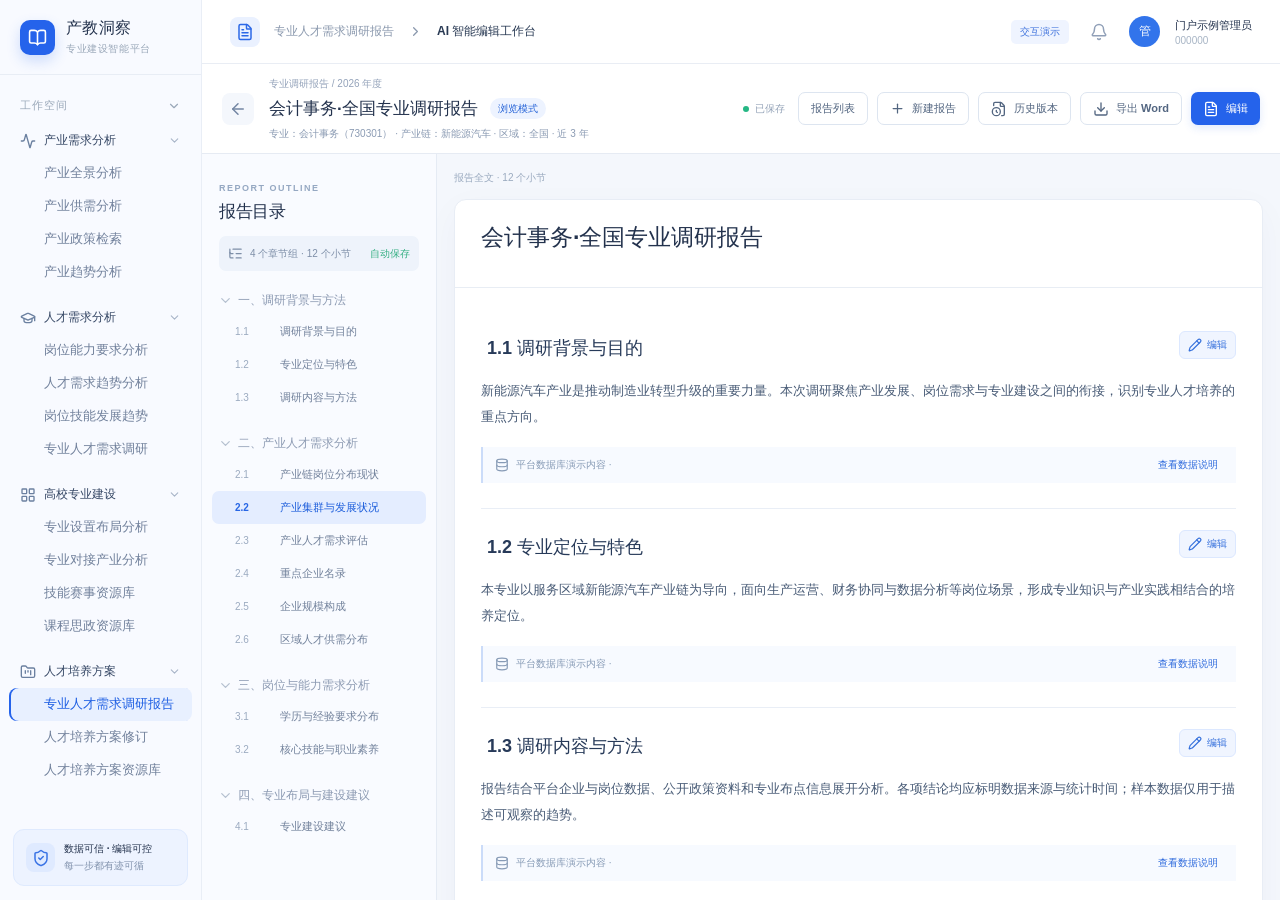
==== commit e078003a: "Fix report metadata and selected text action" ====
--- a/report-workbench-demo/index.html
+++ b/report-workbench-demo/index.html
@@ -6,8 +6,8 @@
     <meta name="theme-color" content="#f4f7fc" />
     <link rel="icon" type="image/svg+xml" href="/report-workbench-demo/favicon.svg" />
     <title>专业人才需求调研报告 · AI 智能编辑工作台</title>
-    <script type="module" crossorigin src="/report-workbench-demo/assets/index-BlXz3vfv.js"></script>
-    <link rel="stylesheet" crossorigin href="/report-workbench-demo/assets/index-SjP8mqkT.css">
+    <script type="module" crossorigin src="/report-workbench-demo/assets/index-DVq4VrdP.js"></script>
+    <link rel="stylesheet" crossorigin href="/report-workbench-demo/assets/index-DU2fGS3e.css">
   </head>
   <body>
     <div id="root"></div>
--- a/report-workbench-demo/assets/index-DU2fGS3e.css
+++ b/report-workbench-demo/assets/index-DU2fGS3e.css
@@ -0,0 +1 @@
+:root{color:#23324d;font-synthesis:none;text-rendering:optimizelegibility;-webkit-font-smoothing:antialiased;background:#f4f7fc;font-family:Microsoft YaHei UI,PingFang SC,Microsoft YaHei,Arial,sans-serif}*{box-sizing:border-box}body{min-width:1024px;margin:0}button,input,textarea,select{font:inherit}button{cursor:pointer}button:disabled{cursor:wait;opacity:.66}.generation-shell{color:#253753;scrollbar-width:thin;background:#f4f7fc;flex:1;min-height:0;padding:25px 32px 50px;overflow:auto}.generation-top{justify-content:space-between;align-items:center;max-width:1450px;margin:0 auto 24px;display:flex}.generation-eyebrow{color:#8fa4c2;letter-spacing:1.5px;font-size:10px;font-weight:800}.generation-top h1{margin:6px 0 0;font-size:21px}.generation-top-actions{gap:9px;display:flex}.generation-list,.generation-library,.generation-upload,.generation-progress{max-width:1450px;margin:auto}.generation-list-intro{background:#fff;border:1px solid #e5ecf7;border-radius:12px;justify-content:space-between;align-items:center;gap:20px;padding:24px 28px;display:flex;box-shadow:0 9px 28px #243b6108}.generation-list-intro strong{font-size:17px}.generation-list-intro p{color:#8596af;margin:8px 0 0;font-size:11px;line-height:1.7}.generation-asset-shortcuts{grid-template-columns:repeat(4,1fr);gap:13px;margin:20px 0 28px;display:grid}.generation-asset-shortcuts button{text-align:left;color:#3771df;background:#fff;border:1px solid #e5ecf7;border-radius:10px;align-items:center;gap:10px;padding:18px;display:flex}.generation-asset-shortcuts button:hover,.library-items button:hover{background:#f9fbff;border-color:#a7c4f5}.generation-asset-shortcuts strong{color:#344865;flex:1;font-size:11px}.generation-asset-shortcuts span{color:#96a5ba;font-size:10px}.generation-section-heading{justify-content:space-between;align-items:center;margin:0 3px 12px;display:flex}.generation-section-heading h2{margin:0;font-size:15px}.generation-section-heading span{color:#9aaac0;font-size:10px}.generation-report-list{background:#fff;border:1px solid #e6edf6;border-radius:10px;overflow:hidden}.generation-report-list>div{border-bottom:1px solid #edf1f7;align-items:center;gap:13px;padding:16px 18px;display:flex}.generation-report-list>div:last-child{border:0}.generation-report-icon{color:#3473e4;background:#edf4ff;border-radius:9px;place-items:center;width:38px;height:38px;display:grid}.generation-report-list>div>div:nth-child(2){flex:1}.generation-report-list strong,.generation-report-list span{display:block}.generation-report-list strong{font-size:12px}.generation-report-list span{color:#93a3b8;margin-top:5px;font-size:10px}.generation-report-list button{color:#2f6cdd;align-items:center;gap:5px;font-size:11px;font-weight:700;display:flex}.generation-create{align-items:flex-start;gap:18px;max-width:1450px;margin:auto;display:flex}.generation-main{flex:1;min-width:0}.generation-side{background:#fff;border:1px solid #e4ebf6;border-radius:10px;flex:none;width:255px;padding:19px;position:sticky;top:10px}.generation-side>strong{font-size:13px}.generation-side p{color:#8c9db4;font-size:10px;line-height:1.8}.generation-side>div{color:#647995;border-top:1px solid #eef2f7;align-items:flex-start;gap:7px;padding:10px 0;font-size:10px;display:flex}.generation-side svg{color:#3b7bdd;flex:none}.generation-card{background:#fff;border:1px solid #e5ecf6;border-radius:11px;margin-bottom:14px;padding:22px;box-shadow:0 5px 20px #253b6106}.generation-card-title{align-items:flex-start;gap:11px;margin-bottom:19px;display:flex}.generation-card-title>span{color:#fff;background:#2d6de9;border-radius:7px;flex:none;place-items:center;width:26px;height:26px;font-size:11px;font-weight:800;display:grid}.generation-card-title h2{margin:3px 0 5px;font-size:14px}.generation-card-title p{color:#9aabc0;margin:0;font-size:10px}.generation-fields{grid-template-columns:1fr 1fr;gap:13px;display:grid}.generation-fields label,.generation-prompt-label,.semi-detail label,.extract-preview label,.library-edit-fields label{color:#667b99;flex-direction:column;gap:6px;font-size:10px;font-weight:700;display:flex}.generation-fields input,.generation-fields select,.generation-prompt-label select,.semi-detail input,.semi-detail select,.extract-preview input:not([type=checkbox]):not([type=radio]),.library-edit-fields input{color:#405474;background:#fff;border:1px solid #dce5f2;border-radius:6px;outline:0;width:100%;height:37px;padding:0 10px;font-size:11px}.generation-inline-link{color:#3473dc;align-self:flex-start;align-items:center;gap:4px;font-size:10px;font-weight:700;display:inline-flex}.generation-modes{grid-template-columns:1fr 1fr;gap:11px;display:grid}.generation-modes button{text-align:left;color:#4175d5;border:1px solid #dfe7f3;border-radius:9px;flex-direction:column;gap:8px;padding:17px;display:flex}.generation-modes button.selected{background:#f5f9ff;border-color:#6c9cf1;box-shadow:0 0 0 2px #2a6dea12}.generation-modes strong{color:#344865;font-size:12px}.generation-modes small{color:#8b9cb3;font-size:10px;line-height:1.6}.generation-template-hint{color:#8295af;background:#f6f9ff;border-radius:6px;grid-column:1/-1;align-items:center;gap:6px;padding:9px;font-size:10px;display:flex}.generation-template-hint svg{color:#3e79e2}.generation-template-hint span{flex:1}.generation-template-hint button{color:#2c6ad9;font-weight:700}.generation-prompt-label{margin-top:16px}.generation-prompt{resize:vertical;color:#415571;border:1px solid #dce5f2;border-radius:7px;width:100%;height:80px;margin-top:8px;padding:11px;font-size:11px}.generation-prompt-actions{align-items:center;gap:12px;margin-top:9px;display:flex}.generation-prompt-actions input{border:1px solid #dce5f2;border-radius:5px;width:190px;padding:7px;font-size:10px}.generation-prompt-actions button{color:#3671dc;align-items:center;gap:5px;font-size:10px;display:flex}.generation-submit{justify-content:space-between;align-items:center;margin-top:16px;display:flex}.generation-submit span{color:#94a5bb;font-size:10px}.semi-grid{grid-template-columns:1fr 1fr;gap:14px;display:grid}.semi-outline,.semi-detail{border:1px solid #e3eaf4;border-radius:8px;min-height:260px;padding:12px}.semi-outline-head{justify-content:space-between;align-items:center;margin-bottom:7px;display:flex}.semi-outline-head strong{font-size:11px}.semi-outline-head button,.semi-add{color:#3471dd;align-items:center;gap:4px;font-size:10px;display:flex}.semi-row{border-radius:5px;align-items:center;height:31px;display:flex}.semi-row.selected{background:#edf4ff}.semi-row>button{text-align:left;white-space:nowrap;text-overflow:ellipsis;flex:1;font-size:10px;overflow:hidden}.semi-row>div{display:flex}.semi-row>div button{color:#90a2bb;width:19px}.semi-row:hover>div button{color:#4176d8}.semi-add{margin-top:12px}.semi-detail{flex-direction:column;gap:10px;display:flex}.semi-detail textarea,.library-edit-fields textarea{border:1px solid #dce5f2;border-radius:6px;height:68px;padding:8px;font-size:10px}.semi-template-info{color:#6d82a0;background:#f3f7ff;border-radius:5px;margin:0;padding:8px;font-size:10px}.generation-library{background:#fff;border:1px solid #e4ecf7;border-radius:11px;min-height:600px;overflow:hidden}.library-tabs{border-bottom:1px solid #e8edf5;align-items:center;gap:8px;height:54px;padding:0 17px;display:flex}.library-tabs button{color:#6c7e98;border-radius:6px;padding:8px 11px;font-size:11px}.library-tabs button.selected{color:#2b68d9;background:#eaf2ff;font-weight:700}.library-tabs button:last-child{color:#3973de;align-items:center;gap:5px;margin-left:auto;display:flex}.library-layout{grid-template-columns:280px 1fr;min-height:495px;display:grid}.library-items{border-right:1px solid #e8edf5;padding:14px;overflow:auto}.library-items button{text-align:left;color:#3472db;border:1px solid #0000;border-radius:7px;align-items:center;gap:9px;width:100%;padding:12px;display:flex}.library-items button.selected{background:#eef4ff;border-color:#d2e1fb}.library-items strong,.library-items small{display:block}.library-items strong{color:#40516d;font-size:11px}.library-items small{color:#92a3b9;margin-top:4px;font-size:9px}.library-detail{padding:23px;overflow:auto}.library-detail-head{border-bottom:1px solid #e8eef6;justify-content:space-between;gap:10px;padding-bottom:16px;display:flex}.library-detail-head span{color:#8ea1bc;font-size:10px}.library-detail-head h2{margin:5px 0 0;font-size:17px}.library-detail-head>div:last-child{gap:9px;display:flex}.library-detail-head button{color:#3c70cf;align-items:center;gap:4px;font-size:10px;display:flex}.library-preview{color:#657a99;font-size:11px;line-height:1.9}.library-preview h3{color:#374d6e;font-size:12px}.library-preview>div{border-bottom:1px solid #eef2f7;padding:6px}.library-preview small{color:#9aa9bd;margin-left:10px}.library-edit-fields{gap:11px;padding-top:19px;display:grid}.library-footer{border-top:1px solid #e9eef5;justify-content:flex-end;gap:9px;padding:13px 18px;display:flex}.generation-upload{max-width:930px}.upload-drop{color:#3671dc;cursor:pointer;background:#f7faff;border:1px dashed #a9c4ef;border-radius:9px;flex-direction:column;justify-content:center;align-items:center;gap:8px;min-height:130px;display:flex}.upload-drop strong{color:#4c6080;font-size:12px}.upload-drop span{color:#9aaac0;font-size:10px}.upload-error{color:#c34242;font-size:11px}.extract-steps{grid-template-columns:repeat(2,1fr);gap:8px;margin-top:15px;display:grid}.extract-steps>div{color:#a0acc0;background:#f7f9fc;border-radius:6px;align-items:center;gap:6px;padding:9px;font-size:10px;display:flex}.extract-steps>div.done{color:#2e9c73;background:#eefaf5}.extract-preview{grid-template-columns:1fr 1fr;gap:20px;display:grid}.extract-preview>div{flex-direction:column;gap:10px;display:flex}.extract-preview strong{font-size:12px}.extract-preview>div:first-child label{flex-direction:row;align-items:center;display:flex}.extract-preview>div:first-child label input:last-child{flex:1}.extract-preview p{color:#8497b1;font-size:10px;line-height:1.6}.extract-choice{flex-direction:column;gap:6px;display:flex}.extract-choice label{flex-direction:row;align-items:center;display:flex}.generation-progress{max-width:1120px}.progress-summary{background:#fff;border:1px solid #e4ecf7;border-radius:10px;align-items:center;gap:14px;padding:20px;display:flex}.progress-icon{color:#3072e4;background:#eaf2ff;border-radius:10px;place-items:center;width:43px;height:43px;display:grid}.progress-summary>div:nth-child(2){flex:1}.progress-summary h2{margin:0 0 5px;font-size:17px}.progress-summary p{color:#8ea0b8;margin:0;font-size:10px}.progress-summary>strong{color:#2c6adb;font-size:22px}.progress-track{background:#dfe9f8;border-radius:6px;height:7px;margin:14px 0 20px;overflow:hidden}.progress-track span{background:#2f6ee5;height:100%;transition:width .3s;display:block}.progress-columns{grid-template-columns:1fr 1fr;gap:16px;display:grid}.progress-columns h3{margin:0 0 14px;font-size:13px}.progress-step{color:#9aa9bb;border-bottom:1px solid #eff2f7;align-items:center;gap:10px;padding:9px 0;display:flex}.progress-step.done{color:#2b9873}.progress-step.running{color:#2a67d7}.progress-step>span{border:1px solid #d9e3f2;border-radius:50%;place-items:center;width:22px;height:22px;font-size:10px;display:grid}.progress-step strong{flex:1;font-size:11px}.progress-step small{font-size:9px}.progress-note{color:#9baac0;font-size:10px;line-height:1.6}.agent-skill-row{color:#3873dc;border-top:1px solid #eef2f7;gap:8px;padding:10px 0;display:flex}.agent-skill-row>div{flex:1}.agent-skill-row strong,.agent-skill-row small{display:block}.agent-skill-row strong{color:#435875;font-size:10px}.agent-skill-row small{color:#97a5b9;margin-top:4px;font-size:9px}.agent-skill-row>span{color:#5ca98d;font-size:9px}.progress-open{margin:2px 0 0 auto;display:flex}.generation-toast{z-index:30;color:#fff;background:#253a57;border-radius:7px;align-items:center;gap:7px;padding:10px 14px;font-size:11px;display:flex;position:fixed;bottom:22px;left:50%;transform:translate(-50%);box-shadow:0 7px 20px #20375430}@media (width<=1250px){.generation-shell{padding:20px}.generation-side{display:none}.generation-asset-shortcuts{grid-template-columns:repeat(2,1fr)}}:root{--blue:#2563eb;--ink:#22314a;--muted:#8290a6;--line:#e6ebf3;--surface:#fff;--bg:#f4f7fc}button{color:inherit;background:0 0;border:0}.app-shell{background:var(--bg);height:100vh;display:flex;overflow:hidden}.global-nav{background:#f8faff;border-right:1px solid #e9eef6;flex-direction:column;flex:none;width:228px;display:flex}.brand{border-bottom:1px solid #e8edf5;align-items:center;gap:11px;height:75px;padding:0 20px;display:flex}.brand-mark{background:var(--blue);color:#fff;border-radius:10px;place-items:center;width:35px;height:35px;display:grid;box-shadow:0 6px 14px #2563eb33}.brand strong{letter-spacing:.3px;font-size:16px;display:block}.brand small{color:#9aa8b9;letter-spacing:.6px;margin-top:3px;font-size:10px;display:block}.nav-caption{color:#9aa8b9;letter-spacing:1px;justify-content:space-between;align-items:center;padding:23px 20px 11px;font-size:11px;font-weight:700;display:flex}.global-menu{scrollbar-width:thin;padding:0 9px 14px;overflow:auto}.nav-group{margin-bottom:12px}.nav-heading{color:#344664;align-items:center;gap:8px;height:33px;padding:0 11px;font-size:12px;font-weight:700;display:flex}.nav-heading svg:first-child{color:#6b80a0}.nav-heading svg:last-child{color:#a8b5c8;margin-left:auto}.nav-link{text-align:left;color:#71819c;white-space:nowrap;border-radius:8px;width:100%;padding:8px 10px 8px 35px;font-size:12px;display:block}.nav-link:hover{background:#eef3fb}.nav-link.selected{color:#1d5ee3;box-shadow:inset 2px 0 var(--blue);background:#e8f0ff;font-weight:700}.nav-bottom{background:#edf3ff;border:1px solid #dfeafe;border-radius:11px;align-items:center;gap:9px;margin:auto 13px 14px;padding:12px;display:flex}.help-icon{color:#3973e5;background:#dfeaff;border-radius:8px;place-items:center;width:29px;height:29px;display:grid}.nav-bottom strong,.nav-bottom span{display:block}.nav-bottom strong{font-size:10px}.nav-bottom span{color:#8192ad;margin-top:3px;font-size:10px}.main-shell{flex-direction:column;flex:1;min-width:0;display:flex}.topbar{background:#fff;border-bottom:1px solid #e9edf4;flex:none;justify-content:space-between;align-items:center;height:64px;padding:0 28px;display:flex}.topbar-left,.topbar-right{align-items:center;gap:14px;display:flex}.topbar-left{color:#8b99ae;font-size:12px}.topbar-left strong{color:#283953;font-weight:700}.topbar-app-icon{color:#2b68e7;background:#eaf1ff;border-radius:8px;place-items:center;width:30px;height:30px;display:grid}.topbar-right{gap:15px}.demo-tag{color:#4275dd;background:#eff4ff;border-radius:5px;padding:5px 9px;font-size:10px;font-weight:700}.icon-button{color:#91a0b8;border-radius:7px;place-items:center;width:30px;height:30px;display:grid}.icon-button:hover{color:#3e65a0;background:#f0f4fb}.avatar{color:#fff;background:#3274eb;border-radius:50%;place-items:center;width:31px;height:31px;font-size:12px;display:grid}.account strong,.account small{display:block}.account strong{font-size:11px}.account small{color:#a8b5c5;margin-top:2px;font-size:10px}.reportbar{background:#fff;border-bottom:1px solid #e6ebf3;flex:none;justify-content:space-between;align-items:center;gap:12px;height:83px;padding:0 28px;display:flex}.report-title-wrap{align-items:center;gap:15px;min-width:0;display:flex}.back-button{color:#7386a3;background:#f4f7fc;border-radius:8px;place-items:center;width:32px;height:32px;display:grid}.eyebrow{color:#94a3ba;margin-bottom:6px;font-size:10px}.report-name{white-space:nowrap;font-size:17px;font-weight:800}.version-pill{color:#2462d7;vertical-align:middle;background:#edf3ff;border-radius:20px;margin-left:8px;padding:5px 8px;font-size:10px;font-weight:600}.report-actions{white-space:nowrap;align-items:center;gap:9px;display:flex}.save-status{color:#94a3b8;margin-right:9px;font-size:10px}.save-status.unsaved{color:#dc8b2a}.status-dot{background:#25b784;border-radius:50%;width:6px;height:6px;margin-right:6px;display:inline-block}.unsaved .status-dot{background:#ef9b2d}.button{white-space:nowrap;border-radius:7px;justify-content:center;align-items:center;gap:7px;height:33px;padding:0 12px;font-size:11px;font-weight:700;display:inline-flex}.button.secondary{color:#536681;background:#fff;border:1px solid #dde5f0}.button.secondary:hover{background:#f6f9ff}.button.primary{color:#fff;background:#2563eb;box-shadow:0 3px 9px #2563eb24}.button.primary:hover{background:#1d55d4}.workspace{flex:1;min-height:0;display:flex;position:relative}.chapter-panel{background:#f9fbff;border-right:1px solid #e5ebf4;flex-direction:column;flex:none;width:263px;display:flex}.chapter-panel-head{justify-content:space-between;align-items:center;padding:23px 17px 10px;display:flex}.section-kicker{color:#95a8c2;letter-spacing:1.5px;font-size:9px;font-weight:800}.chapter-panel h2,.drawer-head h2,.modal-head h2{letter-spacing:-.4px;margin:5px 0 0;font-size:17px}.square-button{color:#3c6ed0;background:#fff;border:1px solid #dce5f3;border-radius:7px;place-items:center;width:29px;height:29px;display:grid}.square-button:hover{background:#eaf1ff}.chapter-meta{color:#7e8fa8;background:#eef3fb;border-radius:7px;align-items:center;gap:7px;margin:3px 17px 15px;padding:10px 9px;font-size:10px;display:flex}.chapter-meta span{color:#35af83;margin-left:auto}.chapter-scroll{scrollbar-width:thin;flex:1;padding:0 10px 10px;overflow:auto}.chapter-group{margin-bottom:15px}.group-label{color:#8d9bb3;align-items:center;gap:5px;padding:7px 6px;font-size:11px;font-weight:700;display:flex}.group-label svg{color:#b5c0d0}.chapter-link{text-align:left;color:#71819b;border-radius:7px;align-items:center;gap:6px;width:100%;height:33px;padding:0 8px 0 14px;font-size:10.5px;display:flex}.chapter-link:hover{background:#edf3fd}.chapter-link.active{color:#1c5ddb;background:#e4edff;font-weight:700}.chapter-number{color:#9baac0;flex:none;width:31px;font-size:10px}.active .chapter-number{color:#2766e5}.chapter-text{white-space:nowrap;text-overflow:ellipsis;flex:1;overflow:hidden}.chapter-check{color:#3db994;flex:none}.custom-dot{background:#5c8af1;border-radius:50%;width:5px;height:5px;margin-right:4px}.chapter-add{color:#3771e4;border-top:1px solid #e8edf4;flex:none;justify-content:center;align-items:center;gap:7px;height:48px;font-size:11px;font-weight:700;display:flex}.chapter-add:hover{background:#eef4ff}.document-scroller{scrollbar-width:thin;flex:1;min-width:0;padding:19px 23px 40px;overflow:auto}.document-wrap{max-width:980px;margin:auto}.context-line{color:#9aaabf;justify-content:space-between;align-items:center;margin:0 0 14px;font-size:10px;display:flex}.context-line span:first-child{color:#3371dc;font-weight:700}.context-dot{vertical-align:middle;background:#2b69e9;border-radius:50%;width:5px;height:5px;margin-right:6px;display:inline-block}.document-card{background:#fff;border:1px solid #e8edf5;border-radius:12px;overflow:hidden;box-shadow:0 10px 35px #23396509}.document-head{border-bottom:1px solid #e8edf4;padding:26px 35px 24px}.doc-overline{color:#8fa0b8;font-size:10px;font-weight:600}.doc-overline span{color:#c1cbda;margin:0 7px}.doc-title-row{justify-content:space-between;align-items:center;gap:10px;display:flex}.doc-title-row h1{color:#202e47;letter-spacing:-.7px;margin:14px 0 8px;font-size:22px}.doc-label{color:#4774d4;white-space:nowrap;background:#f0f5ff;border:1px solid #dfebff;border-radius:5px;padding:5px 8px;font-size:10px}.document-head p{color:#8b9bb3;margin:0;font-size:11px}.bullet{color:#c1cad8;margin:0 8px}.chapter-toolbar{border-bottom:1px solid #e8edf4;justify-content:space-between;align-items:center;gap:6px;height:48px;padding:0 24px;display:flex}.toolbar-left,.toolbar-right{align-items:center;gap:4px;min-width:0;display:flex}.editing-badge{color:#28a980;white-space:nowrap;margin-right:6px;font-size:10px;font-weight:700}.editing-badge span{background:#29b68a;border-radius:50%;width:6px;height:6px;margin-right:5px;display:inline-block}.toolbar-divider{background:#e0e7f1;width:1px;height:16px;margin:0 8px}.toolbar-left button{color:#647791;border-radius:5px;place-items:center;width:26px;height:26px;font-size:14px;display:grid}.toolbar-left button:hover,.subtle-action:hover{background:#eff4fd}.toolbar-hint{color:#adb9c9;white-space:nowrap;margin-left:7px;font-size:10px}.subtle-action{color:#70819c;white-space:nowrap;border-radius:5px;align-items:center;gap:5px;height:29px;padding:0 7px;font-size:10px;display:flex}.ai-action{color:#2563de;white-space:nowrap;background:#ecf2ff;border-radius:6px;align-items:center;gap:5px;height:29px;padding:0 9px;font-size:10px;font-weight:700;display:flex}.ai-action:hover{background:#dfeaff}.document-body{padding:24px 35px 30px}.body-intro{border-left:3px solid #3973eb;padding-left:11px}.paragraph-index{color:#a1aec2;letter-spacing:.5px;font-size:9px;font-weight:700}.body-intro h3{color:#293851;margin:5px 0 0;font-size:15px}.data-card{background:#f8fbff;border:1px solid #dce8fa;border-radius:9px;margin-top:19px;overflow:hidden}.data-card-top{justify-content:space-between;align-items:center;height:42px;padding:0 14px;display:flex}.data-card-top div{align-items:center;gap:7px;display:flex}.data-card-top svg{color:#3271e9}.data-card-top strong{color:#2c5ec6;font-size:11px}.data-card-top span{color:#93a3ba;font-size:10px}.data-card-top button,.source-inline button{color:#2f6bdd;align-items:center;gap:4px;font-size:10px;font-weight:700;display:flex}.metric-row{gap:10px;padding:0 14px 13px;display:flex}.metric-row div{background:#fff;border:1px solid #e3eaf5;border-radius:6px;min-width:125px;padding:10px 13px}.metric-row span{color:#93a2b6;font-size:10px;display:block}.metric-row strong{color:#293b58;margin-top:4px;font-size:15px;display:block}.metric-row small{color:#8190a7;font-size:10px}.table-wrap{background:#fff;border:1px solid #e2eaf5;border-radius:6px;margin:0 14px;overflow:auto}.table-wrap table{border-collapse:collapse;width:100%;min-width:540px}.table-wrap th{text-align:left;color:#8d9cb1;background:#f3f7fd;padding:10px 11px;font-size:10px;font-weight:600}.table-wrap td{color:#52647d;white-space:nowrap;border-top:1px solid #eff2f7;padding:10px 11px;font-size:10px}.table-wrap td:nth-child(3){color:#344968;font-weight:700}.data-foot{color:#a0adc1;align-items:center;gap:5px;padding:10px 14px;font-size:9px;display:flex}.data-foot svg{color:#6792e9}.editable-copy{white-space:pre-wrap;color:#43536a;border-radius:5px;outline:0;min-height:115px;margin-top:12px;padding:4px 3px;font-family:Microsoft YaHei,sans-serif;font-size:12px;line-height:2.1}.editable-copy:focus{background:#fbfdff;padding:4px 8px;box-shadow:0 0 0 1px #bfd4fb}.source-inline{color:#879bb6;background:#f7faff;border-left:2px solid #cbdcf9;align-items:center;gap:7px;margin-top:18px;padding:10px 12px;font-size:10px;display:flex}.source-inline button{white-space:nowrap;margin-left:auto}.document-end{color:#a4b0c2;border-top:1px solid #eef1f6;align-items:center;gap:6px;margin-top:29px;padding-top:17px;font-size:10px;display:flex}.document-end svg{color:#39b994}.next-chapter{color:#a0adc0;justify-content:space-between;align-items:center;margin:15px 2px;font-size:10px;display:flex}.next-chapter button{color:#326ce0;align-items:center;gap:6px;font-size:10px;font-weight:700;display:flex}.ai-panel{background:#fff;border-left:1px solid #e4ebf4;flex-direction:column;flex:none;width:330px;display:flex;box-shadow:-6px 0 20px #243b6105}.ai-header{border-bottom:1px solid #edf1f6;flex:none;align-items:center;gap:10px;height:78px;padding:0 17px;display:flex}.ai-header-icon{color:#2a66df;background:#eaf1ff;border-radius:9px;place-items:center;width:32px;height:32px;display:grid}.ai-header strong,.ai-header span{display:block}.ai-header strong{font-size:13px}.ai-header span{color:#9aa8bb;margin-top:4px;font-size:10px}.ai-header button{margin-left:auto}.ai-scroll{scrollbar-width:thin;flex:1;padding:17px;overflow:auto}.scope-card{background:#f3f7ff;border:1px solid #e3ebfb;border-radius:9px;padding:13px}.scope-card span,.scope-card strong,.scope-card small{display:block}.scope-card span{color:#8b9bb2;font-size:10px}.scope-card strong{margin:7px 0;font-size:12px}.scope-card small{color:#99a8bd;font-size:10px}.ai-section-label{color:#445673;margin:20px 0 10px;font-size:11px;font-weight:700;display:block}.chips{flex-wrap:wrap;gap:6px;display:flex}.chips button{color:#687c9b;background:#fff;border:1px solid #e3e9f3;border-radius:6px;padding:7px 9px;font-size:10px}.chips button:hover{color:#2867d9;background:#f7faff;border-color:#adc6f8}.ai-scroll textarea{resize:vertical;color:#40516b;background:#fbfcff;border:1px solid #dae4f2;border-radius:8px;outline:0;width:100%;height:112px;padding:12px;font-size:11px;line-height:1.7}.ai-scroll textarea:focus{border-color:#7aa4ee;box-shadow:0 0 0 3px #2563eb12}.prompt-foot{justify-content:space-between;align-items:center;gap:5px;margin-top:9px;display:flex}.prompt-foot span{color:#a4b1c3;font-size:9px}.prompt-foot button{color:#fff;white-space:nowrap;background:#2563eb;border-radius:6px;align-items:center;gap:5px;padding:8px 10px;font-size:10px;font-weight:700;display:flex}.ai-empty{text-align:center;color:#9baac0;border:1px dashed #dce7f5;border-radius:9px;margin-top:27px;padding:22px 14px}.ai-empty>div{color:#6190ea;background:#eef4ff;border-radius:11px;place-items:center;width:38px;height:38px;margin:0 auto 10px;display:grid}.ai-empty strong{color:#647894;font-size:11px}.ai-empty p{margin:8px 0 0;font-size:10px;line-height:1.7}.ai-footer{color:#a7b3c5;border-top:1px solid #edf1f6;flex:none;align-items:center;gap:5px;height:43px;padding:0 17px;font-size:9px;display:flex}.ai-footer svg{color:#71a4df}.candidate-card{border:1px solid #cbdcfb;border-radius:9px;margin-top:19px;overflow:hidden}.candidate-head{color:#386dd7;background:#f0f5ff;justify-content:space-between;align-items:center;padding:10px;font-size:10px;display:flex}.candidate-head span:first-child{align-items:center;gap:4px;font-weight:700;display:flex}.candidate-head span:last-child{color:#d89239}.compare-grid{grid-template-columns:1fr 1fr;gap:0;display:grid}.compare-grid>div{max-height:210px;padding:10px;overflow:auto}.compare-grid>div:first-child{background:#fafbfe;border-right:1px solid #e7edf7}.compare-grid span{color:#9caabc;font-size:9px;font-weight:700}.compare-grid p{color:#586a84;white-space:pre-wrap;margin:8px 0;font-size:10px;line-height:1.6}.candidate-actions{border-top:1px solid #e4ebf5;justify-content:flex-end;gap:7px;padding:9px;display:flex}.candidate-actions button{color:#6f809a;border-radius:5px;padding:7px 9px;font-size:10px}.candidate-actions button:last-child{color:#fff;background:#2563eb;align-items:center;gap:4px;display:flex}.ai-reopen{z-index:5;color:#fff;background:#2563eb;border-radius:8px;align-items:center;gap:7px;padding:10px 13px;font-size:11px;display:flex;position:absolute;top:16px;right:14px;box-shadow:0 5px 18px #2563eb44}.overlay{z-index:20;background:#17243d66;justify-content:flex-end;display:flex;position:fixed;inset:0}.history-drawer{background:#fff;width:390px;height:100%;padding:23px;overflow:auto;box-shadow:-15px 0 45px #16243a24}.drawer-head,.modal-head{justify-content:space-between;align-items:flex-start;display:flex}.drawer-intro,.modal-desc{color:#8696ad;margin:14px 0 18px;font-size:11px;line-height:1.7}.history-list{border-left:1px solid #dce5f3;margin:20px 0 0 8px}.history-item{padding:0 0 23px 19px;position:relative}.history-bullet{background:#4480ed;border:2px solid #fff;border-radius:50%;width:9px;height:9px;position:absolute;top:2px;left:-5px;box-shadow:0 0 0 1px #9cbbf7}.history-time{color:#9eabc0;align-items:center;gap:5px;font-size:10px;display:flex}.history-item strong,.history-item span{display:block}.history-item strong{margin-top:8px;font-size:12px}.history-item span{color:#6980a0;margin-top:3px;font-size:10px}.history-item p{color:#96a4b9;background:#f6f8fc;border-radius:6px;padding:10px;font-size:10px;line-height:1.6}.history-item button{color:#2f6bdd;align-items:center;gap:5px;font-size:10px;display:flex}.modal-overlay{justify-content:center;align-items:center}.modal{background:#fff;border-radius:13px;width:480px;max-height:90vh;padding:24px;overflow:auto;box-shadow:0 20px 65px #101d3352}.modal h2{font-size:19px}.field-label{color:#445774;margin:15px 0 7px;font-size:11px;font-weight:700;display:block}.form-input{color:#354867;background:#fff;border:1px solid #dce5f1;border-radius:7px;outline:0;width:100%;height:38px;padding:0 10px;font-size:11px}.form-input:focus{border-color:#6b9af0}.method-title{color:#445774;margin:21px 0 9px;font-size:11px;font-weight:700}.method-grid{grid-template-columns:1fr 1fr;gap:9px;display:grid}.method-grid button{text-align:left;color:#3e71d7;border:1px solid #dfe8f5;border-radius:9px;flex-direction:column;gap:8px;padding:16px;display:flex}.method-grid button:hover,.skill-list button:hover{background:#f7faff;border-color:#8bb1f4}.method-grid strong{color:#344766;font-size:12px}.method-grid span{color:#8fa0b7;font-size:10px}.skill-list{gap:8px;display:grid}.skill-list button{text-align:left;border:1px solid #e1e8f3;border-radius:8px;align-items:center;gap:10px;padding:12px;display:flex}.skill-list button.picked{background:#f5f9ff;border-color:#6b9af0}.skill-icon{color:#3e74db;background:#edf3ff;border-radius:8px;flex:none;place-items:center;width:34px;height:34px;display:grid}.skill-list button>span:nth-child(2){flex:1}.skill-list strong,.skill-list small,.skill-list em{display:block}.skill-list strong{font-size:11px}.skill-list small{color:#8899b0;margin-top:3px;font-size:10px}.skill-list em{color:#a3aec0;margin-top:5px;font-size:9px;font-style:normal}.radio-dot{border:1px solid #c8d5e8;border-radius:50%;width:15px;height:15px}.picked .radio-dot{border:4px solid #3672e4}.modal-footer{justify-content:flex-end;gap:9px;margin-top:22px;display:flex}.template-summary{color:#3973dd;background:#f5f8fe;border:1px solid #e2eaf6;border-radius:8px;align-items:center;gap:9px;padding:11px;font-size:11px;display:flex}.template-summary span{color:#41546f;flex:1;font-weight:700}.template-summary small{color:#8fa2ba}.scope-choice{color:#385478;border:1px solid #dfe8f4;border-radius:7px;align-items:center;gap:7px;height:36px;padding:0 10px;font-size:11px;display:flex}.scope-choice svg{color:#2db28b}.scope-choice span{color:#9cabbd;margin-left:auto;font-size:10px}.existing-templates{color:#8b9ab0;font-size:10px}.source-detail{border:1px solid #e4ebf5;border-radius:8px;overflow:hidden}.source-detail div{border-bottom:1px solid #eef2f7;gap:15px;padding:10px 12px;font-size:10px;display:flex}.source-detail div:last-child{border:0}.source-detail span{color:#9caabe;flex:none;width:70px}.source-detail strong{color:#485b76;font-weight:600}.source-warning{color:#9d772d;background:#fff9ec;border-radius:7px;gap:8px;margin-top:13px;padding:10px;font-size:10px;line-height:1.6;display:flex}.source-warning svg{flex:none}.toast{z-index:30;color:#fff;background:#263852;border-radius:8px;align-items:center;gap:8px;padding:11px 15px;font-size:11px;display:flex;position:fixed;bottom:24px;left:50%;transform:translate(-50%);box-shadow:0 8px 25px #22345135}.document-head{padding-top:21px;padding-bottom:19px}.document-body{padding-top:19px}.metric-row{padding-bottom:8px}.metric-row div{padding:7px 11px}.table-wrap th,.table-wrap td{padding-top:8px;padding-bottom:8px}.data-foot{padding-top:7px;padding-bottom:7px}.analysis-title{margin-top:20px}.open-compare{color:#2e66d9;align-items:center;gap:3px;font-size:9px;font-weight:700;display:flex}.modal:has(.large-compare){width:min(850px,90vw)}.large-compare{grid-template-columns:1fr 1fr;gap:12px;display:grid}.large-compare>div{background:#fafcff;border:1px solid #e0e8f3;border-radius:8px;max-height:390px;padding:16px;overflow:auto}.large-compare>div:last-child{background:#f4f8ff;border-color:#bfd3f8}.large-compare strong{color:#647995;font-size:11px}.large-compare p{color:#405471;white-space:pre-wrap;font-size:12px;line-height:2}@media (width>=1300px){.save-status{display:inline}}.skill-params{background:#f5f8fe;border:1px solid #e4ebf5;border-radius:7px;margin-top:12px;padding:11px 12px}.skill-params strong,.skill-params span{display:block}.skill-params strong{color:#5d7190;font-size:10px}.skill-params span{color:#8a9bb3;margin-top:5px;font-size:10px}.nav-link{font-size:12.5px}.chapter-link,.group-label{font-size:11.5px}.editable-copy{font-size:13px}.table-wrap th,.table-wrap td{font-size:11px}.ai-scroll textarea{font-size:12px}.scope-card strong{font-size:12.5px}.chips button,.ai-empty p,.candidate-card p{font-size:11px}@media (width<=1500px){.global-nav{width:202px}.chapter-panel{width:235px}.ai-panel{width:300px}.document-scroller{padding:17px}.document-head,.document-body{padding:22px 26px}.toolbar-hint{display:none}.reportbar{padding:0 20px}.save-status{display:none}}@media (width<=1250px){.global-nav{width:64px}.brand{justify-content:center;padding:0}.brand>div:nth-child(2),.nav-caption,.nav-heading span,.nav-heading svg:last-child,.nav-link,.nav-bottom{display:none}.global-menu{padding:15px 9px}.nav-heading{justify-content:center;padding:0}.chapter-panel{width:220px}.ai-panel{width:280px}.topbar{padding:0 17px}.report-name{font-size:14px}.topbar-left span{display:none}.report-actions .secondary{padding:0 8px}.report-actions{gap:5px}.document-scroller{padding:13px}.chapter-toolbar{padding:0 12px}.subtle-action{padding:0 4px}.document-head,.document-body{padding-left:19px;padding-right:19px}}.insights-entry{color:#386bc5;border-radius:6px;align-items:center;gap:5px;padding:7px 9px;font-size:11px;font-weight:700;display:flex}.insights-entry:hover{background:#edf3ff}.template-library-link{text-align:left;color:#3a70d9;border:1px solid #dfe8f5;border-radius:8px;align-items:center;gap:8px;width:100%;margin-top:10px;padding:12px;font-size:11px;font-weight:700;display:flex}.template-library-link:hover{background:#f5f9ff}.template-library-link span{color:#94a5bd;margin-left:auto;font-size:10px;font-weight:500}.template-library-list{gap:8px;margin-top:14px;display:grid}.template-library-item{border:1px solid #e0e8f4;border-radius:8px;align-items:center;gap:10px;padding:12px;display:flex}.template-library-item>div{flex:1;min-width:0}.template-library-item strong,.template-library-item span{display:block}.template-library-item strong{color:#334765;font-size:11px}.template-library-item span{color:#91a0b6;margin-top:5px;font-size:10px}.template-library-item button{white-space:nowrap;color:#2f6ddc;align-items:center;gap:4px;font-size:10px;font-weight:700;display:flex}.template-library-empty{text-align:center;color:#98a7bb;border:1px dashed #dce6f4;border-radius:8px;padding:22px 12px;font-size:11px;line-height:1.6}.source-priority{background:#f8fbff;border:1px solid #dce7f8;border-radius:8px;margin-top:15px;padding:12px}.source-priority>strong{color:#36557f;margin-bottom:8px;font-size:11px;display:block}.source-priority>div{border-top:1px solid #e8eff9;align-items:flex-start;gap:9px;padding:8px 0;display:flex}.source-priority>div>span{color:#3b72d7;background:#e6efff;border-radius:6px;flex:none;place-items:center;width:23px;height:23px;font-size:9px;font-weight:800;display:grid}.source-priority p{margin:0}.source-priority b,.source-priority small{display:block}.source-priority b{color:#435a7c;font-size:10px}.source-priority small{color:#8b9db5;margin-top:3px;font-size:9px;line-height:1.6}.insights-drawer{width:430px}.insights-filter{color:#71839c;border-bottom:1px solid #e8edf5;justify-content:space-between;align-items:center;padding-bottom:12px;font-size:11px;display:flex}.insights-filter select{color:#435a79;background:#fff;border:1px solid #dce5f1;border-radius:6px;padding:6px 9px;font-size:10px}.insights-stats{grid-template-columns:repeat(3,1fr);gap:8px;margin:17px 0;display:grid}.insights-stats div{background:#f5f8ff;border:1px solid #e6edfa;border-radius:8px;padding:12px}.insights-stats strong,.insights-stats span{display:block}.insights-stats strong{color:#2d64ce;font-size:20px}.insights-stats span{color:#8b9bb1;margin-top:3px;font-size:10px}.insights-summary{background:#f8fbff;border:1px solid #dfe9fa;border-radius:9px;padding:14px}.insights-title{color:#315fc0;align-items:center;gap:6px;margin-bottom:10px;font-size:11px;font-weight:800;display:flex}.insights-title small{color:#9aabc0;margin-left:auto;font-size:9px;font-weight:400}.insights-summary p{color:#8293aa;margin:7px 0;font-size:10px;line-height:1.6}.insights-summary b{color:#3d536f;font-weight:600}.insights-list-title{color:#344c6c;margin:21px 0 10px;font-size:12px}.interaction-list{gap:10px;display:grid}.interaction-item{border:1px solid #e3eaf5;border-radius:9px;padding:12px}.interaction-item>div{color:#9ba9bb;justify-content:space-between;align-items:center;font-size:9px;display:flex}.interaction-item em{color:#2871cf;background:#edf4ff;border-radius:4px;padding:3px 6px;font-style:normal}.interaction-item strong{color:#3d526f;margin:8px 0;font-size:11px;display:block}.interaction-item p{color:#788aa3;-webkit-line-clamp:2;-webkit-box-orient:vertical;margin:6px 0;font-size:10px;line-height:1.6;display:-webkit-box;overflow:hidden}.interaction-item p b{color:#526984}.interaction-item small{color:#9cabbd;font-size:9px;line-height:1.6}.chapter-row{color:#71819b;border-radius:7px;align-items:center;gap:5px;height:33px;padding:0 5px;font-size:11px;display:flex;position:relative}.chapter-row:hover{background:#edf3fd}.chapter-row.active{color:#1c5ddb;background:#e4edff;font-weight:700}.chapter-row .chapter-number{width:34px}.drag-handle{color:#b8c6d9;opacity:0;cursor:grab;flex:none}.chapter-row:hover .drag-handle{opacity:1}.chapter-select{text-align:left;text-overflow:ellipsis;white-space:nowrap;flex:1;min-width:0;font-size:11px;overflow:hidden}.chapter-title-input{color:#294a80;background:#fff;border:1px solid #8db4fa;border-radius:4px;outline:0;flex:1;min-width:0;padding:4px;font-size:11px}.chapter-row-actions{opacity:0;flex:none;align-items:center;display:flex}.chapter-row:hover .chapter-row-actions,.chapter-row:focus-within .chapter-row-actions{opacity:1}.chapter-row-actions button{color:#5479b8;border-radius:4px;place-items:center;width:20px;height:22px;display:grid}.chapter-row-actions button:hover{background:#dce9ff}.chapter-menu{z-index:10;background:#fff;border:1px solid #dfe8f5;border-radius:7px;min-width:126px;padding:4px;position:absolute;top:29px;right:4px;box-shadow:0 10px 24px #263e6629}.chapter-menu button{text-align:left;color:#536783;border-radius:4px;width:100%;padding:8px;font-size:10px;display:block}.chapter-menu button:hover{color:#2866d7;background:#f0f5ff}.skill-picker{position:relative}.skill-picker-trigger{color:#2a66d4;background:#f7faff;border:1px solid #cdddf8;border-radius:7px;align-items:center;gap:8px;width:100%;padding:10px;font-size:11px;font-weight:700;display:flex}.skill-picker-trigger span{text-align:left;flex:1}.skill-dropdown{z-index:12;background:#fff;border:1px solid #dce6f4;border-radius:8px;padding:7px;position:absolute;top:42px;left:0;right:0;box-shadow:0 12px 28px #203d692e}.skill-dropdown input{border:1px solid #dce6f4;border-radius:5px;outline:0;width:100%;padding:8px;font-size:10px}.skill-dropdown button{text-align:left;border-radius:5px;width:100%;padding:9px;display:block}.skill-dropdown button:hover{background:#f1f6ff}.skill-dropdown strong,.skill-dropdown small{display:block}.skill-dropdown strong{font-size:11px}.skill-dropdown small{color:#8a9bb1;margin-top:3px;font-size:9px}.skill-context{color:#9aa9bb;margin-top:7px;font-size:9px;line-height:1.5}.report-history.with-preview{width:min(850px,85vw)}.history-back{color:#3570dd;align-items:center;gap:5px;margin:13px 0;font-size:11px;display:flex}.version-preview-head{background:#f4f8ff;border:1px solid #e1eafb;border-radius:7px;padding:12px}.version-preview-head strong,.version-preview-head span{display:block}.version-preview-head strong{font-size:12px}.version-preview-head span{color:#8799b2;margin-top:6px;font-size:10px}.version-compare{grid-template-columns:1fr 1fr;gap:10px;max-height:calc(100vh - 290px);margin-top:12px;display:grid;overflow:auto}.version-compare>div{background:#fafcff;border:1px solid #e3eaf5;border-radius:8px;padding:12px}.version-compare h3{margin:0 0 10px;font-size:11px}.version-compare section{border-top:1px solid #e7edf5;padding:10px 0}.version-compare section strong{font-size:10px}.version-compare section p{color:#8393aa;white-space:pre-wrap;font-size:10px;line-height:1.5}.restore-report{width:100%;margin-top:15px}.reportbar .save-status{white-space:nowrap;align-items:center;margin-right:4px;display:inline-flex}.browse-report .document-head h1,.history-document .document-head h1{margin:0 0 12px;font-size:23px}.browse-section{border-bottom:1px solid #e9eef6;padding:25px 0}.browse-section:last-child{border-bottom:0}.browse-title{color:#273a59;text-align:left;font-size:18px;font-weight:750}.browse-title span{opacity:0;color:#3770de;margin-left:10px;font-size:10px}.browse-title:hover span{opacity:1}.browse-copy,.history-copy{color:#485b76;white-space:pre-wrap;margin:17px 0;font-size:13px;line-height:2}.browse-section .source-inline{margin-top:15px}.markdown-toolbar{align-items:center;height:auto;min-height:48px;padding:7px 15px}.markdown-toolbar .toolbar-left{flex-wrap:wrap}.markdown-toolbar .toolbar-left button{width:auto;min-width:25px;padding:0 4px;font-size:11px;font-weight:700}.markdown-toolbar .toolbar-right{margin-left:auto}.editable-copy h1{font-size:22px}.editable-copy h2{font-size:18px}.editable-copy h3{font-size:15px}.editable-copy blockquote{background:#f6f9ff;border-left:3px solid #91b1ef;margin:10px 0;padding:5px 12px}.editable-copy pre{white-space:pre-wrap;background:#eff3f9;border-radius:6px;padding:12px}.editable-copy table{border-collapse:collapse;width:100%;margin:12px 0}.editable-copy td,.editable-copy th{border:1px solid #ccd9eb;padding:8px}.chat-panel{width:330px}.chat-messages{flex-direction:column;flex:1;gap:16px;padding:17px;display:flex;overflow:auto}.chat-welcome{text-align:center;color:#8295ae;margin:auto;font-size:11px;line-height:1.7}.chat-welcome svg{color:#4f82e5}.chat-welcome strong{color:#3b506f;margin:10px;display:block}.chat-message{gap:8px;display:flex}.chat-message.user{flex-direction:row-reverse}.chat-avatar{color:#2f6ee0;background:#e8f0ff;border-radius:8px;flex:none;place-items:center;width:26px;height:26px;display:grid}.chat-message.user .chat-avatar{color:#fff;background:#326de0}.chat-message>div:last-child{min-width:0;max-width:88%}.chat-message small{color:#98a7bc;font-size:9px}.chat-message p{white-space:pre-wrap;color:#41546e;background:#f5f8fd;border-radius:9px;margin:6px 0;padding:11px;font-size:11px;line-height:1.7}.chat-message.user p{background:#e9f1ff}.chat-message button{color:#2d66d2;align-items:center;gap:4px;font-size:10px;display:flex}.chat-compose{border-top:1px solid #e7edf6;padding:10px 13px 13px;position:relative}.chat-compose textarea{resize:vertical;border:1px solid #dce5f2;border-radius:8px;outline:0;width:100%;height:72px;padding:10px;font-size:11px}.chat-compose-footer{align-items:center;gap:7px;margin-top:8px;display:flex}.chat-compose-footer small{color:#9aacbf;white-space:nowrap;text-overflow:ellipsis;flex:1;font-size:9px;overflow:hidden}.plus-wrap{position:relative}.plus-button{color:#4075d6;border:1px solid #dce6f4;border-radius:6px;place-items:center;width:27px;height:27px;display:grid}.plus-menu,.skill-manager{z-index:15;background:#fff;border:1px solid #dce6f4;border-radius:8px;position:absolute;box-shadow:0 10px 30px #29466f30}.plus-menu{width:180px;padding:5px;bottom:33px;left:0}.plus-menu button{text-align:left;border-radius:5px;width:100%;padding:8px;font-size:10px;display:block}.plus-menu button:hover,.skill-choice:hover{background:#f0f5ff}.chat-send{color:#fff;background:#2563eb;border-radius:6px;align-items:center;gap:5px;padding:7px 10px;font-size:10px;display:flex}.chat-send:disabled{opacity:.45}.selected-skill-tags{flex-wrap:wrap;gap:5px;margin-bottom:6px;display:flex}.selected-skill-tags>span{color:#2867d8;background:#edf3ff;border-radius:5px;padding:3px;display:flex}.selected-skill-tags button{padding:2px;font-size:9px}.skill-manager{max-height:350px;padding:10px;bottom:130px;left:12px;right:12px;overflow:auto}.skill-manager-head{justify-content:space-between;font-size:11px;display:flex}.skill-manager>input{border:1px solid #dce6f4;border-radius:5px;width:100%;margin:9px 0;padding:7px;font-size:10px}.skill-choice{text-align:left;border-radius:5px;gap:7px;width:100%;padding:8px;display:flex}.skill-check{border:1px solid #a9bce0;border-radius:4px;flex:none;width:15px;height:15px}.skill-check.on{color:#fff;background:#2563eb}.skill-choice strong,.skill-choice small{display:block}.skill-choice strong{font-size:10px}.skill-choice small{color:#93a2b6;margin-top:3px;font-size:9px}.skill-parameter-card{background:#f7faff;border:1px solid #dfe9fa;border-radius:8px;max-height:200px;margin-bottom:7px;padding:9px;overflow:auto}.skill-parameter-card strong{font-size:10px}.skill-parameter-card p{color:#8fa0b7;font-size:9px}.skill-parameter-card label{justify-content:space-between;align-items:center;margin:5px 0;font-size:9px;display:flex}.skill-parameter-card input{border:1px solid #dce5f2;border-radius:4px;width:58%;padding:5px;font-size:9px}.version-side{background:#fff;border-left:1px solid #e5ebf4;flex-direction:column;flex:none;width:290px;display:flex}.version-side-scroll{padding:10px;overflow:auto}.version-side-item{text-align:left;border:1px solid #0000;border-radius:7px;width:100%;margin-bottom:7px;padding:12px;display:block}.version-side-item.selected{background:#edf4ff;border-color:#cbdcf8}.version-side-item small,.version-side-item strong,.version-side-item span{display:block}.version-side-item small{color:#91a1b8;font-size:9px}.version-side-item strong{margin:5px 0;font-size:12px}.version-side-item span{color:#8294ad;font-size:9px;line-height:1.5}.history-document .browse-section h2{font-size:16px}.diff-added{color:#167447;background:#dff6e9;padding:2px;text-decoration:none}.diff-deleted{color:#b44343;background:#ffe8e8;padding:2px;text-decoration:line-through}.history-counter{color:#6a7e9c;font-size:11px}.apply-choices{flex-wrap:wrap;gap:7px;margin-top:15px;display:flex}.apply-choices button{border:1px solid #dce6f4;border-radius:6px;padding:8px;font-size:10px}.apply-choices button.selected{color:#2768df;background:#e9f1ff;border-color:#8db1f3}.mini-chart{gap:8px;padding:13px 15px;display:grid}.mini-chart>div{color:#8293aa;align-items:center;gap:8px;font-size:9px;display:flex}.mini-chart span{flex:none;width:38px}.mini-chart i{background:linear-gradient(90deg,#91b9f7,#3473e8);border-radius:5px;height:8px;display:block}.mini-chart strong{color:#607895;font-weight:600}.version-day{color:#91a2b9;margin:12px 4px 5px;font-size:10px;font-weight:700}.previous-chapter{color:#326ce0!important}.previous-chapter:disabled{visibility:hidden}.send-selection{color:#2362d8;background:#eaf2ff;border-radius:6px;align-items:center;gap:6px;margin:4px 0 9px;padding:7px 10px;font-size:10px;font-weight:700;display:inline-flex}.send-selection:hover{background:#dceaff}.editable-copy{min-height:180px}.skill-choice-row{border-bottom:1px solid #edf1f7;padding:3px 0 8px}.skill-choice-row:last-child{border-bottom:0}.skill-config-trigger{color:#2563eb;border-radius:5px;margin-left:23px;padding:4px 7px;font-size:10px}.skill-config-trigger:hover{background:#eef4ff}.skill-manager-params{background:#f6f9ff;border:1px solid #dce8fa;border-radius:7px;margin:5px 2px 7px 22px;padding:10px}.skill-manager-params p{color:#8293aa;margin:0 0 9px;font-size:9px;line-height:1.5}.skill-manager-params label{color:#536782;justify-content:space-between;align-items:center;gap:9px;margin:6px 0;font-size:10px;display:flex}.skill-manager-params input{color:#334e72;background:#fff;border:1px solid #cfdcf0;border-radius:5px;width:60%;min-width:0;padding:6px;font-size:10px}.skill-manager-params input:focus{outline:2px solid #a9c6fb}.skill-manager{max-height:min(480px,65vh)}.browse-section{position:relative}.browse-edit-button{color:#3671dc;background:#f0f5ff;border:1px solid #dce8ff;border-radius:6px;align-items:center;gap:5px;padding:6px 8px;font-size:10px;font-weight:700;display:inline-flex;position:absolute;top:21px;right:0}.browse-edit-button:hover{background:#e4eeff}.browse-title{padding-right:72px}.doc-title-input{width:min(490px,70vw);max-width:100%;color:inherit;font:inherit;font-weight:inherit;letter-spacing:inherit;background:0 0;border:1px solid #0000;border-radius:5px;outline:0;padding:3px 5px}.doc-title-input:hover{background:#f9fbff;border-color:#d8e4f7}.doc-title-input:focus{background:#fff;border-color:#8fb3f6;box-shadow:0 0 0 3px #2563eb14}.skill-check{justify-content:center;align-items:center;margin-top:1px;font-size:13px;font-weight:800;line-height:1;display:flex;flex:0 0 18px!important;width:18px!important;height:18px!important}.skill-choice{align-items:flex-start}.skill-choice>span:last-child{flex:1;min-width:0}.reportbar{height:auto;min-height:90px;padding-top:10px;padding-bottom:10px}.report-title-wrap>div{min-width:0}.report-name{text-overflow:ellipsis;overflow:hidden}.report-meta-line{color:#8b9bb3;white-space:nowrap;text-overflow:ellipsis;margin-top:6px;font-size:10px;line-height:1.5;overflow:hidden}.report-actions{flex:none}.document-head:has(.doc-title-row){padding-top:21px;padding-bottom:21px}@media (width<=1250px){.report-title-wrap{flex:1}.report-meta-line{max-width:100%}.reportbar{gap:10px}}.report-meta-line{white-space:normal;text-overflow:clip;overflow:visible}
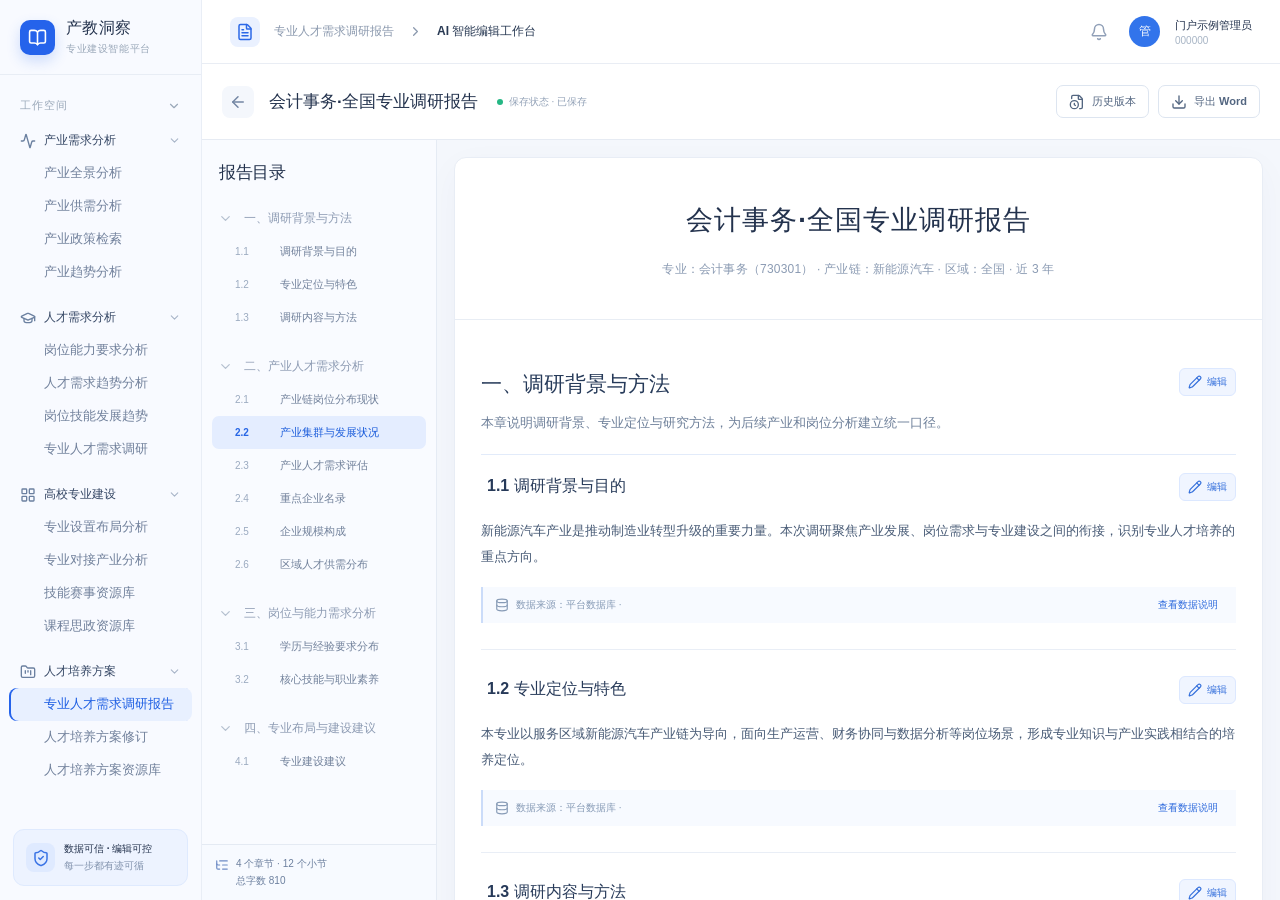
==== commit 24a852de: "Update report workbench history and citations" ====
--- a/report-workbench-demo/index.html
+++ b/report-workbench-demo/index.html
@@ -6,8 +6,8 @@
     <meta name="theme-color" content="#f4f7fc" />
     <link rel="icon" type="image/svg+xml" href="/report-workbench-demo/favicon.svg" />
     <title>专业人才需求调研报告 · AI 智能编辑工作台</title>
-    <script type="module" crossorigin src="/report-workbench-demo/assets/index-DVq4VrdP.js"></script>
-    <link rel="stylesheet" crossorigin href="/report-workbench-demo/assets/index-DU2fGS3e.css">
+    <script type="module" crossorigin src="/report-workbench-demo/assets/index-BC32hKLz.js"></script>
+    <link rel="stylesheet" crossorigin href="/report-workbench-demo/assets/index-dfVhe3Ql.css">
   </head>
   <body>
     <div id="root"></div>
--- a/report-workbench-demo/assets/index-dfVhe3Ql.css
+++ b/report-workbench-demo/assets/index-dfVhe3Ql.css
@@ -0,0 +1 @@
+:root{color:#23324d;font-synthesis:none;text-rendering:optimizelegibility;-webkit-font-smoothing:antialiased;background:#f4f7fc;font-family:Microsoft YaHei UI,PingFang SC,Microsoft YaHei,Arial,sans-serif}*{box-sizing:border-box}body{min-width:1024px;margin:0}button,input,textarea,select{font:inherit}button{cursor:pointer}button:disabled{cursor:wait;opacity:.66}.generation-shell{color:#253753;scrollbar-width:thin;background:#f4f7fc;flex:1;min-height:0;padding:25px 32px 50px;overflow:auto}.generation-top{justify-content:space-between;align-items:center;max-width:1450px;margin:0 auto 24px;display:flex}.generation-eyebrow{color:#8fa4c2;letter-spacing:1.5px;font-size:10px;font-weight:800}.generation-top h1{margin:6px 0 0;font-size:21px}.generation-top-actions{gap:9px;display:flex}.generation-list,.generation-library,.generation-upload,.generation-progress{max-width:1450px;margin:auto}.generation-list-intro{background:#fff;border:1px solid #e5ecf7;border-radius:12px;justify-content:space-between;align-items:center;gap:20px;padding:24px 28px;display:flex;box-shadow:0 9px 28px #243b6108}.generation-list-intro strong{font-size:17px}.generation-list-intro p{color:#8596af;margin:8px 0 0;font-size:11px;line-height:1.7}.generation-asset-shortcuts{grid-template-columns:repeat(4,1fr);gap:13px;margin:20px 0 28px;display:grid}.generation-asset-shortcuts button{text-align:left;color:#3771df;background:#fff;border:1px solid #e5ecf7;border-radius:10px;align-items:center;gap:10px;padding:18px;display:flex}.generation-asset-shortcuts button:hover,.library-items button:hover{background:#f9fbff;border-color:#a7c4f5}.generation-asset-shortcuts strong{color:#344865;flex:1;font-size:11px}.generation-asset-shortcuts span{color:#96a5ba;font-size:10px}.generation-section-heading{justify-content:space-between;align-items:center;margin:0 3px 12px;display:flex}.generation-section-heading h2{margin:0;font-size:15px}.generation-section-heading span{color:#9aaac0;font-size:10px}.generation-report-list{background:#fff;border:1px solid #e6edf6;border-radius:10px;overflow:hidden}.generation-report-list>div{border-bottom:1px solid #edf1f7;align-items:center;gap:13px;padding:16px 18px;display:flex}.generation-report-list>div:last-child{border:0}.generation-report-icon{color:#3473e4;background:#edf4ff;border-radius:9px;place-items:center;width:38px;height:38px;display:grid}.generation-report-list>div>div:nth-child(2){flex:1}.generation-report-list strong,.generation-report-list span{display:block}.generation-report-list strong{font-size:12px}.generation-report-list span{color:#93a3b8;margin-top:5px;font-size:10px}.generation-report-list button{color:#2f6cdd;align-items:center;gap:5px;font-size:11px;font-weight:700;display:flex}.generation-create{align-items:flex-start;gap:18px;max-width:1450px;margin:auto;display:flex}.generation-main{flex:1;min-width:0}.generation-side{background:#fff;border:1px solid #e4ebf6;border-radius:10px;flex:none;width:255px;padding:19px;position:sticky;top:10px}.generation-side>strong{font-size:13px}.generation-side p{color:#8c9db4;font-size:10px;line-height:1.8}.generation-side>div{color:#647995;border-top:1px solid #eef2f7;align-items:flex-start;gap:7px;padding:10px 0;font-size:10px;display:flex}.generation-side svg{color:#3b7bdd;flex:none}.generation-card{background:#fff;border:1px solid #e5ecf6;border-radius:11px;margin-bottom:14px;padding:22px;box-shadow:0 5px 20px #253b6106}.generation-card-title{align-items:flex-start;gap:11px;margin-bottom:19px;display:flex}.generation-card-title>span{color:#fff;background:#2d6de9;border-radius:7px;flex:none;place-items:center;width:26px;height:26px;font-size:11px;font-weight:800;display:grid}.generation-card-title h2{margin:3px 0 5px;font-size:14px}.generation-card-title p{color:#9aabc0;margin:0;font-size:10px}.generation-fields{grid-template-columns:1fr 1fr;gap:13px;display:grid}.generation-fields label,.generation-prompt-label,.semi-detail label,.extract-preview label,.library-edit-fields label{color:#667b99;flex-direction:column;gap:6px;font-size:10px;font-weight:700;display:flex}.generation-fields input,.generation-fields select,.generation-prompt-label select,.semi-detail input,.semi-detail select,.extract-preview input:not([type=checkbox]):not([type=radio]),.library-edit-fields input{color:#405474;background:#fff;border:1px solid #dce5f2;border-radius:6px;outline:0;width:100%;height:37px;padding:0 10px;font-size:11px}.generation-inline-link{color:#3473dc;align-self:flex-start;align-items:center;gap:4px;font-size:10px;font-weight:700;display:inline-flex}.generation-modes{grid-template-columns:1fr 1fr;gap:11px;display:grid}.generation-modes button{text-align:left;color:#4175d5;border:1px solid #dfe7f3;border-radius:9px;flex-direction:column;gap:8px;padding:17px;display:flex}.generation-modes button.selected{background:#f5f9ff;border-color:#6c9cf1;box-shadow:0 0 0 2px #2a6dea12}.generation-modes strong{color:#344865;font-size:12px}.generation-modes small{color:#8b9cb3;font-size:10px;line-height:1.6}.generation-template-hint{color:#8295af;background:#f6f9ff;border-radius:6px;grid-column:1/-1;align-items:center;gap:6px;padding:9px;font-size:10px;display:flex}.generation-template-hint svg{color:#3e79e2}.generation-template-hint span{flex:1}.generation-template-hint button{color:#2c6ad9;font-weight:700}.generation-prompt-label{margin-top:16px}.generation-prompt{resize:vertical;color:#415571;border:1px solid #dce5f2;border-radius:7px;width:100%;height:80px;margin-top:8px;padding:11px;font-size:11px}.generation-prompt-actions{align-items:center;gap:12px;margin-top:9px;display:flex}.generation-prompt-actions input{border:1px solid #dce5f2;border-radius:5px;width:190px;padding:7px;font-size:10px}.generation-prompt-actions button{color:#3671dc;align-items:center;gap:5px;font-size:10px;display:flex}.generation-submit{justify-content:space-between;align-items:center;margin-top:16px;display:flex}.generation-submit span{color:#94a5bb;font-size:10px}.semi-grid{grid-template-columns:1fr 1fr;gap:14px;display:grid}.semi-outline,.semi-detail{border:1px solid #e3eaf4;border-radius:8px;min-height:260px;padding:12px}.semi-outline-head{justify-content:space-between;align-items:center;margin-bottom:7px;display:flex}.semi-outline-head strong{font-size:11px}.semi-outline-head button,.semi-add{color:#3471dd;align-items:center;gap:4px;font-size:10px;display:flex}.semi-row{border-radius:5px;align-items:center;height:31px;display:flex}.semi-row.selected{background:#edf4ff}.semi-row>button{text-align:left;white-space:nowrap;text-overflow:ellipsis;flex:1;font-size:10px;overflow:hidden}.semi-row>div{display:flex}.semi-row>div button{color:#90a2bb;width:19px}.semi-row:hover>div button{color:#4176d8}.semi-add{margin-top:12px}.semi-detail{flex-direction:column;gap:10px;display:flex}.semi-detail textarea,.library-edit-fields textarea{border:1px solid #dce5f2;border-radius:6px;height:68px;padding:8px;font-size:10px}.semi-template-info{color:#6d82a0;background:#f3f7ff;border-radius:5px;margin:0;padding:8px;font-size:10px}.generation-library{background:#fff;border:1px solid #e4ecf7;border-radius:11px;min-height:600px;overflow:hidden}.library-tabs{border-bottom:1px solid #e8edf5;align-items:center;gap:8px;height:54px;padding:0 17px;display:flex}.library-tabs button{color:#6c7e98;border-radius:6px;padding:8px 11px;font-size:11px}.library-tabs button.selected{color:#2b68d9;background:#eaf2ff;font-weight:700}.library-tabs button:last-child{color:#3973de;align-items:center;gap:5px;margin-left:auto;display:flex}.library-layout{grid-template-columns:280px 1fr;min-height:495px;display:grid}.library-items{border-right:1px solid #e8edf5;padding:14px;overflow:auto}.library-items button{text-align:left;color:#3472db;border:1px solid #0000;border-radius:7px;align-items:center;gap:9px;width:100%;padding:12px;display:flex}.library-items button.selected{background:#eef4ff;border-color:#d2e1fb}.library-items strong,.library-items small{display:block}.library-items strong{color:#40516d;font-size:11px}.library-items small{color:#92a3b9;margin-top:4px;font-size:9px}.library-detail{padding:23px;overflow:auto}.library-detail-head{border-bottom:1px solid #e8eef6;justify-content:space-between;gap:10px;padding-bottom:16px;display:flex}.library-detail-head span{color:#8ea1bc;font-size:10px}.library-detail-head h2{margin:5px 0 0;font-size:17px}.library-detail-head>div:last-child{gap:9px;display:flex}.library-detail-head button{color:#3c70cf;align-items:center;gap:4px;font-size:10px;display:flex}.library-preview{color:#657a99;font-size:11px;line-height:1.9}.library-preview h3{color:#374d6e;font-size:12px}.library-preview>div{border-bottom:1px solid #eef2f7;padding:6px}.library-preview small{color:#9aa9bd;margin-left:10px}.library-edit-fields{gap:11px;padding-top:19px;display:grid}.library-footer{border-top:1px solid #e9eef5;justify-content:flex-end;gap:9px;padding:13px 18px;display:flex}.generation-upload{max-width:930px}.upload-drop{color:#3671dc;cursor:pointer;background:#f7faff;border:1px dashed #a9c4ef;border-radius:9px;flex-direction:column;justify-content:center;align-items:center;gap:8px;min-height:130px;display:flex}.upload-drop strong{color:#4c6080;font-size:12px}.upload-drop span{color:#9aaac0;font-size:10px}.upload-error{color:#c34242;font-size:11px}.extract-steps{grid-template-columns:repeat(2,1fr);gap:8px;margin-top:15px;display:grid}.extract-steps>div{color:#a0acc0;background:#f7f9fc;border-radius:6px;align-items:center;gap:6px;padding:9px;font-size:10px;display:flex}.extract-steps>div.done{color:#2e9c73;background:#eefaf5}.extract-preview{grid-template-columns:1fr 1fr;gap:20px;display:grid}.extract-preview>div{flex-direction:column;gap:10px;display:flex}.extract-preview strong{font-size:12px}.extract-preview>div:first-child label{flex-direction:row;align-items:center;display:flex}.extract-preview>div:first-child label input:last-child{flex:1}.extract-preview p{color:#8497b1;font-size:10px;line-height:1.6}.extract-choice{flex-direction:column;gap:6px;display:flex}.extract-choice label{flex-direction:row;align-items:center;display:flex}.generation-progress{max-width:1120px}.progress-summary{background:#fff;border:1px solid #e4ecf7;border-radius:10px;align-items:center;gap:14px;padding:20px;display:flex}.progress-icon{color:#3072e4;background:#eaf2ff;border-radius:10px;place-items:center;width:43px;height:43px;display:grid}.progress-summary>div:nth-child(2){flex:1}.progress-summary h2{margin:0 0 5px;font-size:17px}.progress-summary p{color:#8ea0b8;margin:0;font-size:10px}.progress-summary>strong{color:#2c6adb;font-size:22px}.progress-track{background:#dfe9f8;border-radius:6px;height:7px;margin:14px 0 20px;overflow:hidden}.progress-track span{background:#2f6ee5;height:100%;transition:width .3s;display:block}.progress-columns{grid-template-columns:1fr 1fr;gap:16px;display:grid}.progress-columns h3{margin:0 0 14px;font-size:13px}.progress-step{color:#9aa9bb;border-bottom:1px solid #eff2f7;align-items:center;gap:10px;padding:9px 0;display:flex}.progress-step.done{color:#2b9873}.progress-step.running{color:#2a67d7}.progress-step>span{border:1px solid #d9e3f2;border-radius:50%;place-items:center;width:22px;height:22px;font-size:10px;display:grid}.progress-step strong{flex:1;font-size:11px}.progress-step small{font-size:9px}.progress-note{color:#9baac0;font-size:10px;line-height:1.6}.agent-skill-row{color:#3873dc;border-top:1px solid #eef2f7;gap:8px;padding:10px 0;display:flex}.agent-skill-row>div{flex:1}.agent-skill-row strong,.agent-skill-row small{display:block}.agent-skill-row strong{color:#435875;font-size:10px}.agent-skill-row small{color:#97a5b9;margin-top:4px;font-size:9px}.agent-skill-row>span{color:#5ca98d;font-size:9px}.progress-open{margin:2px 0 0 auto;display:flex}.generation-toast{z-index:30;color:#fff;background:#253a57;border-radius:7px;align-items:center;gap:7px;padding:10px 14px;font-size:11px;display:flex;position:fixed;bottom:22px;left:50%;transform:translate(-50%);box-shadow:0 7px 20px #20375430}@media (width<=1250px){.generation-shell{padding:20px}.generation-side{display:none}.generation-asset-shortcuts{grid-template-columns:repeat(2,1fr)}}:root{--blue:#2563eb;--ink:#22314a;--muted:#8290a6;--line:#e6ebf3;--surface:#fff;--bg:#f4f7fc}button{color:inherit;background:0 0;border:0}.app-shell{background:var(--bg);height:100vh;display:flex;overflow:hidden}.global-nav{background:#f8faff;border-right:1px solid #e9eef6;flex-direction:column;flex:none;width:228px;display:flex}.brand{border-bottom:1px solid #e8edf5;align-items:center;gap:11px;height:75px;padding:0 20px;display:flex}.brand-mark{background:var(--blue);color:#fff;border-radius:10px;place-items:center;width:35px;height:35px;display:grid;box-shadow:0 6px 14px #2563eb33}.brand strong{letter-spacing:.3px;font-size:16px;display:block}.brand small{color:#9aa8b9;letter-spacing:.6px;margin-top:3px;font-size:10px;display:block}.nav-caption{color:#9aa8b9;letter-spacing:1px;justify-content:space-between;align-items:center;padding:23px 20px 11px;font-size:11px;font-weight:700;display:flex}.global-menu{scrollbar-width:thin;padding:0 9px 14px;overflow:auto}.nav-group{margin-bottom:12px}.nav-heading{color:#344664;align-items:center;gap:8px;height:33px;padding:0 11px;font-size:12px;font-weight:700;display:flex}.nav-heading svg:first-child{color:#6b80a0}.nav-heading svg:last-child{color:#a8b5c8;margin-left:auto}.nav-link{text-align:left;color:#71819c;white-space:nowrap;border-radius:8px;width:100%;padding:8px 10px 8px 35px;font-size:12px;display:block}.nav-link:hover{background:#eef3fb}.nav-link.selected{color:#1d5ee3;box-shadow:inset 2px 0 var(--blue);background:#e8f0ff;font-weight:700}.nav-bottom{background:#edf3ff;border:1px solid #dfeafe;border-radius:11px;align-items:center;gap:9px;margin:auto 13px 14px;padding:12px;display:flex}.help-icon{color:#3973e5;background:#dfeaff;border-radius:8px;place-items:center;width:29px;height:29px;display:grid}.nav-bottom strong,.nav-bottom span{display:block}.nav-bottom strong{font-size:10px}.nav-bottom span{color:#8192ad;margin-top:3px;font-size:10px}.main-shell{flex-direction:column;flex:1;min-width:0;display:flex}.topbar{background:#fff;border-bottom:1px solid #e9edf4;flex:none;justify-content:space-between;align-items:center;height:64px;padding:0 28px;display:flex}.topbar-left,.topbar-right{align-items:center;gap:14px;display:flex}.topbar-left{color:#8b99ae;font-size:12px}.topbar-left strong{color:#283953;font-weight:700}.topbar-app-icon{color:#2b68e7;background:#eaf1ff;border-radius:8px;place-items:center;width:30px;height:30px;display:grid}.topbar-right{gap:15px}.demo-tag{color:#4275dd;background:#eff4ff;border-radius:5px;padding:5px 9px;font-size:10px;font-weight:700}.icon-button{color:#91a0b8;border-radius:7px;place-items:center;width:30px;height:30px;display:grid}.icon-button:hover{color:#3e65a0;background:#f0f4fb}.avatar{color:#fff;background:#3274eb;border-radius:50%;place-items:center;width:31px;height:31px;font-size:12px;display:grid}.account strong,.account small{display:block}.account strong{font-size:11px}.account small{color:#a8b5c5;margin-top:2px;font-size:10px}.reportbar{background:#fff;border-bottom:1px solid #e6ebf3;flex:none;justify-content:space-between;align-items:center;gap:12px;height:83px;padding:0 28px;display:flex}.report-title-wrap{align-items:center;gap:15px;min-width:0;display:flex}.back-button{color:#7386a3;background:#f4f7fc;border-radius:8px;place-items:center;width:32px;height:32px;display:grid}.eyebrow{color:#94a3ba;margin-bottom:6px;font-size:10px}.report-name{white-space:nowrap;font-size:17px;font-weight:800}.version-pill{color:#2462d7;vertical-align:middle;background:#edf3ff;border-radius:20px;margin-left:8px;padding:5px 8px;font-size:10px;font-weight:600}.report-actions{white-space:nowrap;align-items:center;gap:9px;display:flex}.save-status{color:#94a3b8;margin-right:9px;font-size:10px}.save-status.unsaved{color:#dc8b2a}.status-dot{background:#25b784;border-radius:50%;width:6px;height:6px;margin-right:6px;display:inline-block}.unsaved .status-dot{background:#ef9b2d}.button{white-space:nowrap;border-radius:7px;justify-content:center;align-items:center;gap:7px;height:33px;padding:0 12px;font-size:11px;font-weight:700;display:inline-flex}.button.secondary{color:#536681;background:#fff;border:1px solid #dde5f0}.button.secondary:hover{background:#f6f9ff}.button.primary{color:#fff;background:#2563eb;box-shadow:0 3px 9px #2563eb24}.button.primary:hover{background:#1d55d4}.workspace{flex:1;min-height:0;display:flex;position:relative}.chapter-panel{background:#f9fbff;border-right:1px solid #e5ebf4;flex-direction:column;flex:none;width:263px;display:flex}.chapter-panel-head{justify-content:space-between;align-items:center;padding:23px 17px 10px;display:flex}.section-kicker{color:#95a8c2;letter-spacing:1.5px;font-size:9px;font-weight:800}.chapter-panel h2,.drawer-head h2,.modal-head h2{letter-spacing:-.4px;margin:5px 0 0;font-size:17px}.square-button{color:#3c6ed0;background:#fff;border:1px solid #dce5f3;border-radius:7px;place-items:center;width:29px;height:29px;display:grid}.square-button:hover{background:#eaf1ff}.chapter-meta{color:#7e8fa8;background:#eef3fb;border-radius:7px;align-items:center;gap:7px;margin:3px 17px 15px;padding:10px 9px;font-size:10px;display:flex}.chapter-meta span{color:#35af83;margin-left:auto}.chapter-scroll{scrollbar-width:thin;flex:1;padding:0 10px 10px;overflow:auto}.chapter-group{margin-bottom:15px}.group-label{color:#8d9bb3;align-items:center;gap:5px;padding:7px 6px;font-size:11px;font-weight:700;display:flex}.group-label svg{color:#b5c0d0}.chapter-link{text-align:left;color:#71819b;border-radius:7px;align-items:center;gap:6px;width:100%;height:33px;padding:0 8px 0 14px;font-size:10.5px;display:flex}.chapter-link:hover{background:#edf3fd}.chapter-link.active{color:#1c5ddb;background:#e4edff;font-weight:700}.chapter-number{color:#9baac0;flex:none;width:31px;font-size:10px}.active .chapter-number{color:#2766e5}.chapter-text{white-space:nowrap;text-overflow:ellipsis;flex:1;overflow:hidden}.chapter-check{color:#3db994;flex:none}.custom-dot{background:#5c8af1;border-radius:50%;width:5px;height:5px;margin-right:4px}.chapter-add{color:#3771e4;border-top:1px solid #e8edf4;flex:none;justify-content:center;align-items:center;gap:7px;height:48px;font-size:11px;font-weight:700;display:flex}.chapter-add:hover{background:#eef4ff}.document-scroller{scrollbar-width:thin;flex:1;min-width:0;padding:19px 23px 40px;overflow:auto}.document-wrap{max-width:980px;margin:auto}.context-line{color:#9aaabf;justify-content:space-between;align-items:center;margin:0 0 14px;font-size:10px;display:flex}.context-line span:first-child{color:#3371dc;font-weight:700}.context-dot{vertical-align:middle;background:#2b69e9;border-radius:50%;width:5px;height:5px;margin-right:6px;display:inline-block}.document-card{background:#fff;border:1px solid #e8edf5;border-radius:12px;overflow:hidden;box-shadow:0 10px 35px #23396509}.document-head{border-bottom:1px solid #e8edf4;padding:26px 35px 24px}.doc-overline{color:#8fa0b8;font-size:10px;font-weight:600}.doc-overline span{color:#c1cbda;margin:0 7px}.doc-title-row{justify-content:space-between;align-items:center;gap:10px;display:flex}.doc-title-row h1{color:#202e47;letter-spacing:-.7px;margin:14px 0 8px;font-size:22px}.doc-label{color:#4774d4;white-space:nowrap;background:#f0f5ff;border:1px solid #dfebff;border-radius:5px;padding:5px 8px;font-size:10px}.document-head p{color:#8b9bb3;margin:0;font-size:11px}.bullet{color:#c1cad8;margin:0 8px}.chapter-toolbar{border-bottom:1px solid #e8edf4;justify-content:space-between;align-items:center;gap:6px;height:48px;padding:0 24px;display:flex}.toolbar-left,.toolbar-right{align-items:center;gap:4px;min-width:0;display:flex}.editing-badge{color:#28a980;white-space:nowrap;margin-right:6px;font-size:10px;font-weight:700}.editing-badge span{background:#29b68a;border-radius:50%;width:6px;height:6px;margin-right:5px;display:inline-block}.toolbar-divider{background:#e0e7f1;width:1px;height:16px;margin:0 8px}.toolbar-left button{color:#647791;border-radius:5px;place-items:center;width:26px;height:26px;font-size:14px;display:grid}.toolbar-left button:hover,.subtle-action:hover{background:#eff4fd}.toolbar-hint{color:#adb9c9;white-space:nowrap;margin-left:7px;font-size:10px}.subtle-action{color:#70819c;white-space:nowrap;border-radius:5px;align-items:center;gap:5px;height:29px;padding:0 7px;font-size:10px;display:flex}.ai-action{color:#2563de;white-space:nowrap;background:#ecf2ff;border-radius:6px;align-items:center;gap:5px;height:29px;padding:0 9px;font-size:10px;font-weight:700;display:flex}.ai-action:hover{background:#dfeaff}.document-body{padding:24px 35px 30px}.body-intro{border-left:3px solid #3973eb;padding-left:11px}.paragraph-index{color:#a1aec2;letter-spacing:.5px;font-size:9px;font-weight:700}.body-intro h3{color:#293851;margin:5px 0 0;font-size:15px}.data-card{background:#f8fbff;border:1px solid #dce8fa;border-radius:9px;margin-top:19px;overflow:hidden}.data-card-top{justify-content:space-between;align-items:center;height:42px;padding:0 14px;display:flex}.data-card-top div{align-items:center;gap:7px;display:flex}.data-card-top svg{color:#3271e9}.data-card-top strong{color:#2c5ec6;font-size:11px}.data-card-top span{color:#93a3ba;font-size:10px}.data-card-top button,.source-inline button{color:#2f6bdd;align-items:center;gap:4px;font-size:10px;font-weight:700;display:flex}.metric-row{gap:10px;padding:0 14px 13px;display:flex}.metric-row div{background:#fff;border:1px solid #e3eaf5;border-radius:6px;min-width:125px;padding:10px 13px}.metric-row span{color:#93a2b6;font-size:10px;display:block}.metric-row strong{color:#293b58;margin-top:4px;font-size:15px;display:block}.metric-row small{color:#8190a7;font-size:10px}.table-wrap{background:#fff;border:1px solid #e2eaf5;border-radius:6px;margin:0 14px;overflow:auto}.table-wrap table{border-collapse:collapse;width:100%;min-width:540px}.table-wrap th{text-align:left;color:#8d9cb1;background:#f3f7fd;padding:10px 11px;font-size:10px;font-weight:600}.table-wrap td{color:#52647d;white-space:nowrap;border-top:1px solid #eff2f7;padding:10px 11px;font-size:10px}.table-wrap td:nth-child(3){color:#344968;font-weight:700}.data-foot{color:#a0adc1;align-items:center;gap:5px;padding:10px 14px;font-size:9px;display:flex}.data-foot svg{color:#6792e9}.editable-copy{white-space:pre-wrap;color:#43536a;border-radius:5px;outline:0;min-height:115px;margin-top:12px;padding:4px 3px;font-family:Microsoft YaHei,sans-serif;font-size:12px;line-height:2.1}.editable-copy:focus{background:#fbfdff;padding:4px 8px;box-shadow:0 0 0 1px #bfd4fb}.source-inline{color:#879bb6;background:#f7faff;border-left:2px solid #cbdcf9;align-items:center;gap:7px;margin-top:18px;padding:10px 12px;font-size:10px;display:flex}.source-inline button{white-space:nowrap;margin-left:auto}.document-end{color:#a4b0c2;border-top:1px solid #eef1f6;align-items:center;gap:6px;margin-top:29px;padding-top:17px;font-size:10px;display:flex}.document-end svg{color:#39b994}.next-chapter{color:#a0adc0;justify-content:space-between;align-items:center;margin:15px 2px;font-size:10px;display:flex}.next-chapter button{color:#326ce0;align-items:center;gap:6px;font-size:10px;font-weight:700;display:flex}.ai-panel{background:#fff;border-left:1px solid #e4ebf4;flex-direction:column;flex:none;width:330px;display:flex;box-shadow:-6px 0 20px #243b6105}.ai-header{border-bottom:1px solid #edf1f6;flex:none;align-items:center;gap:10px;height:78px;padding:0 17px;display:flex}.ai-header-icon{color:#2a66df;background:#eaf1ff;border-radius:9px;place-items:center;width:32px;height:32px;display:grid}.ai-header strong,.ai-header span{display:block}.ai-header strong{font-size:13px}.ai-header span{color:#9aa8bb;margin-top:4px;font-size:10px}.ai-header button{margin-left:auto}.ai-scroll{scrollbar-width:thin;flex:1;padding:17px;overflow:auto}.scope-card{background:#f3f7ff;border:1px solid #e3ebfb;border-radius:9px;padding:13px}.scope-card span,.scope-card strong,.scope-card small{display:block}.scope-card span{color:#8b9bb2;font-size:10px}.scope-card strong{margin:7px 0;font-size:12px}.scope-card small{color:#99a8bd;font-size:10px}.ai-section-label{color:#445673;margin:20px 0 10px;font-size:11px;font-weight:700;display:block}.chips{flex-wrap:wrap;gap:6px;display:flex}.chips button{color:#687c9b;background:#fff;border:1px solid #e3e9f3;border-radius:6px;padding:7px 9px;font-size:10px}.chips button:hover{color:#2867d9;background:#f7faff;border-color:#adc6f8}.ai-scroll textarea{resize:vertical;color:#40516b;background:#fbfcff;border:1px solid #dae4f2;border-radius:8px;outline:0;width:100%;height:112px;padding:12px;font-size:11px;line-height:1.7}.ai-scroll textarea:focus{border-color:#7aa4ee;box-shadow:0 0 0 3px #2563eb12}.prompt-foot{justify-content:space-between;align-items:center;gap:5px;margin-top:9px;display:flex}.prompt-foot span{color:#a4b1c3;font-size:9px}.prompt-foot button{color:#fff;white-space:nowrap;background:#2563eb;border-radius:6px;align-items:center;gap:5px;padding:8px 10px;font-size:10px;font-weight:700;display:flex}.ai-empty{text-align:center;color:#9baac0;border:1px dashed #dce7f5;border-radius:9px;margin-top:27px;padding:22px 14px}.ai-empty>div{color:#6190ea;background:#eef4ff;border-radius:11px;place-items:center;width:38px;height:38px;margin:0 auto 10px;display:grid}.ai-empty strong{color:#647894;font-size:11px}.ai-empty p{margin:8px 0 0;font-size:10px;line-height:1.7}.ai-footer{color:#a7b3c5;border-top:1px solid #edf1f6;flex:none;align-items:center;gap:5px;height:43px;padding:0 17px;font-size:9px;display:flex}.ai-footer svg{color:#71a4df}.candidate-card{border:1px solid #cbdcfb;border-radius:9px;margin-top:19px;overflow:hidden}.candidate-head{color:#386dd7;background:#f0f5ff;justify-content:space-between;align-items:center;padding:10px;font-size:10px;display:flex}.candidate-head span:first-child{align-items:center;gap:4px;font-weight:700;display:flex}.candidate-head span:last-child{color:#d89239}.compare-grid{grid-template-columns:1fr 1fr;gap:0;display:grid}.compare-grid>div{max-height:210px;padding:10px;overflow:auto}.compare-grid>div:first-child{background:#fafbfe;border-right:1px solid #e7edf7}.compare-grid span{color:#9caabc;font-size:9px;font-weight:700}.compare-grid p{color:#586a84;white-space:pre-wrap;margin:8px 0;font-size:10px;line-height:1.6}.candidate-actions{border-top:1px solid #e4ebf5;justify-content:flex-end;gap:7px;padding:9px;display:flex}.candidate-actions button{color:#6f809a;border-radius:5px;padding:7px 9px;font-size:10px}.candidate-actions button:last-child{color:#fff;background:#2563eb;align-items:center;gap:4px;display:flex}.ai-reopen{z-index:5;color:#fff;background:#2563eb;border-radius:8px;align-items:center;gap:7px;padding:10px 13px;font-size:11px;display:flex;position:absolute;top:16px;right:14px;box-shadow:0 5px 18px #2563eb44}.overlay{z-index:20;background:#17243d66;justify-content:flex-end;display:flex;position:fixed;inset:0}.history-drawer{background:#fff;width:390px;height:100%;padding:23px;overflow:auto;box-shadow:-15px 0 45px #16243a24}.drawer-head,.modal-head{justify-content:space-between;align-items:flex-start;display:flex}.drawer-intro,.modal-desc{color:#8696ad;margin:14px 0 18px;font-size:11px;line-height:1.7}.history-list{border-left:1px solid #dce5f3;margin:20px 0 0 8px}.history-item{padding:0 0 23px 19px;position:relative}.history-bullet{background:#4480ed;border:2px solid #fff;border-radius:50%;width:9px;height:9px;position:absolute;top:2px;left:-5px;box-shadow:0 0 0 1px #9cbbf7}.history-time{color:#9eabc0;align-items:center;gap:5px;font-size:10px;display:flex}.history-item strong,.history-item span{display:block}.history-item strong{margin-top:8px;font-size:12px}.history-item span{color:#6980a0;margin-top:3px;font-size:10px}.history-item p{color:#96a4b9;background:#f6f8fc;border-radius:6px;padding:10px;font-size:10px;line-height:1.6}.history-item button{color:#2f6bdd;align-items:center;gap:5px;font-size:10px;display:flex}.modal-overlay{justify-content:center;align-items:center}.modal{background:#fff;border-radius:13px;width:480px;max-height:90vh;padding:24px;overflow:auto;box-shadow:0 20px 65px #101d3352}.modal h2{font-size:19px}.field-label{color:#445774;margin:15px 0 7px;font-size:11px;font-weight:700;display:block}.form-input{color:#354867;background:#fff;border:1px solid #dce5f1;border-radius:7px;outline:0;width:100%;height:38px;padding:0 10px;font-size:11px}.form-input:focus{border-color:#6b9af0}.method-title{color:#445774;margin:21px 0 9px;font-size:11px;font-weight:700}.method-grid{grid-template-columns:1fr 1fr;gap:9px;display:grid}.method-grid button{text-align:left;color:#3e71d7;border:1px solid #dfe8f5;border-radius:9px;flex-direction:column;gap:8px;padding:16px;display:flex}.method-grid button:hover,.skill-list button:hover{background:#f7faff;border-color:#8bb1f4}.method-grid strong{color:#344766;font-size:12px}.method-grid span{color:#8fa0b7;font-size:10px}.skill-list{gap:8px;display:grid}.skill-list button{text-align:left;border:1px solid #e1e8f3;border-radius:8px;align-items:center;gap:10px;padding:12px;display:flex}.skill-list button.picked{background:#f5f9ff;border-color:#6b9af0}.skill-icon{color:#3e74db;background:#edf3ff;border-radius:8px;flex:none;place-items:center;width:34px;height:34px;display:grid}.skill-list button>span:nth-child(2){flex:1}.skill-list strong,.skill-list small,.skill-list em{display:block}.skill-list strong{font-size:11px}.skill-list small{color:#8899b0;margin-top:3px;font-size:10px}.skill-list em{color:#a3aec0;margin-top:5px;font-size:9px;font-style:normal}.radio-dot{border:1px solid #c8d5e8;border-radius:50%;width:15px;height:15px}.picked .radio-dot{border:4px solid #3672e4}.modal-footer{justify-content:flex-end;gap:9px;margin-top:22px;display:flex}.template-summary{color:#3973dd;background:#f5f8fe;border:1px solid #e2eaf6;border-radius:8px;align-items:center;gap:9px;padding:11px;font-size:11px;display:flex}.template-summary span{color:#41546f;flex:1;font-weight:700}.template-summary small{color:#8fa2ba}.scope-choice{color:#385478;border:1px solid #dfe8f4;border-radius:7px;align-items:center;gap:7px;height:36px;padding:0 10px;font-size:11px;display:flex}.scope-choice svg{color:#2db28b}.scope-choice span{color:#9cabbd;margin-left:auto;font-size:10px}.existing-templates{color:#8b9ab0;font-size:10px}.source-detail{border:1px solid #e4ebf5;border-radius:8px;overflow:hidden}.source-detail div{border-bottom:1px solid #eef2f7;gap:15px;padding:10px 12px;font-size:10px;display:flex}.source-detail div:last-child{border:0}.source-detail span{color:#9caabe;flex:none;width:70px}.source-detail strong{color:#485b76;font-weight:600}.source-warning{color:#9d772d;background:#fff9ec;border-radius:7px;gap:8px;margin-top:13px;padding:10px;font-size:10px;line-height:1.6;display:flex}.source-warning svg{flex:none}.toast{z-index:30;color:#fff;background:#263852;border-radius:8px;align-items:center;gap:8px;padding:11px 15px;font-size:11px;display:flex;position:fixed;bottom:24px;left:50%;transform:translate(-50%);box-shadow:0 8px 25px #22345135}.document-head{padding-top:21px;padding-bottom:19px}.document-body{padding-top:19px}.metric-row{padding-bottom:8px}.metric-row div{padding:7px 11px}.table-wrap th,.table-wrap td{padding-top:8px;padding-bottom:8px}.data-foot{padding-top:7px;padding-bottom:7px}.analysis-title{margin-top:20px}.open-compare{color:#2e66d9;align-items:center;gap:3px;font-size:9px;font-weight:700;display:flex}.modal:has(.large-compare){width:min(850px,90vw)}.large-compare{grid-template-columns:1fr 1fr;gap:12px;display:grid}.large-compare>div{background:#fafcff;border:1px solid #e0e8f3;border-radius:8px;max-height:390px;padding:16px;overflow:auto}.large-compare>div:last-child{background:#f4f8ff;border-color:#bfd3f8}.large-compare strong{color:#647995;font-size:11px}.large-compare p{color:#405471;white-space:pre-wrap;font-size:12px;line-height:2}@media (width>=1300px){.save-status{display:inline}}.skill-params{background:#f5f8fe;border:1px solid #e4ebf5;border-radius:7px;margin-top:12px;padding:11px 12px}.skill-params strong,.skill-params span{display:block}.skill-params strong{color:#5d7190;font-size:10px}.skill-params span{color:#8a9bb3;margin-top:5px;font-size:10px}.nav-link{font-size:12.5px}.chapter-link,.group-label{font-size:11.5px}.editable-copy{font-size:13px}.table-wrap th,.table-wrap td{font-size:11px}.ai-scroll textarea{font-size:12px}.scope-card strong{font-size:12.5px}.chips button,.ai-empty p,.candidate-card p{font-size:11px}@media (width<=1500px){.global-nav{width:202px}.chapter-panel{width:235px}.ai-panel{width:300px}.document-scroller{padding:17px}.document-head,.document-body{padding:22px 26px}.toolbar-hint{display:none}.reportbar{padding:0 20px}.save-status{display:none}}@media (width<=1250px){.global-nav{width:64px}.brand{justify-content:center;padding:0}.brand>div:nth-child(2),.nav-caption,.nav-heading span,.nav-heading svg:last-child,.nav-link,.nav-bottom{display:none}.global-menu{padding:15px 9px}.nav-heading{justify-content:center;padding:0}.chapter-panel{width:220px}.ai-panel{width:280px}.topbar{padding:0 17px}.report-name{font-size:14px}.topbar-left span{display:none}.report-actions .secondary{padding:0 8px}.report-actions{gap:5px}.document-scroller{padding:13px}.chapter-toolbar{padding:0 12px}.subtle-action{padding:0 4px}.document-head,.document-body{padding-left:19px;padding-right:19px}}.insights-entry{color:#386bc5;border-radius:6px;align-items:center;gap:5px;padding:7px 9px;font-size:11px;font-weight:700;display:flex}.insights-entry:hover{background:#edf3ff}.template-library-link{text-align:left;color:#3a70d9;border:1px solid #dfe8f5;border-radius:8px;align-items:center;gap:8px;width:100%;margin-top:10px;padding:12px;font-size:11px;font-weight:700;display:flex}.template-library-link:hover{background:#f5f9ff}.template-library-link span{color:#94a5bd;margin-left:auto;font-size:10px;font-weight:500}.template-library-list{gap:8px;margin-top:14px;display:grid}.template-library-item{border:1px solid #e0e8f4;border-radius:8px;align-items:center;gap:10px;padding:12px;display:flex}.template-library-item>div{flex:1;min-width:0}.template-library-item strong,.template-library-item span{display:block}.template-library-item strong{color:#334765;font-size:11px}.template-library-item span{color:#91a0b6;margin-top:5px;font-size:10px}.template-library-item button{white-space:nowrap;color:#2f6ddc;align-items:center;gap:4px;font-size:10px;font-weight:700;display:flex}.template-library-empty{text-align:center;color:#98a7bb;border:1px dashed #dce6f4;border-radius:8px;padding:22px 12px;font-size:11px;line-height:1.6}.source-priority{background:#f8fbff;border:1px solid #dce7f8;border-radius:8px;margin-top:15px;padding:12px}.source-priority>strong{color:#36557f;margin-bottom:8px;font-size:11px;display:block}.source-priority>div{border-top:1px solid #e8eff9;align-items:flex-start;gap:9px;padding:8px 0;display:flex}.source-priority>div>span{color:#3b72d7;background:#e6efff;border-radius:6px;flex:none;place-items:center;width:23px;height:23px;font-size:9px;font-weight:800;display:grid}.source-priority p{margin:0}.source-priority b,.source-priority small{display:block}.source-priority b{color:#435a7c;font-size:10px}.source-priority small{color:#8b9db5;margin-top:3px;font-size:9px;line-height:1.6}.insights-drawer{width:430px}.insights-filter{color:#71839c;border-bottom:1px solid #e8edf5;justify-content:space-between;align-items:center;padding-bottom:12px;font-size:11px;display:flex}.insights-filter select{color:#435a79;background:#fff;border:1px solid #dce5f1;border-radius:6px;padding:6px 9px;font-size:10px}.insights-stats{grid-template-columns:repeat(3,1fr);gap:8px;margin:17px 0;display:grid}.insights-stats div{background:#f5f8ff;border:1px solid #e6edfa;border-radius:8px;padding:12px}.insights-stats strong,.insights-stats span{display:block}.insights-stats strong{color:#2d64ce;font-size:20px}.insights-stats span{color:#8b9bb1;margin-top:3px;font-size:10px}.insights-summary{background:#f8fbff;border:1px solid #dfe9fa;border-radius:9px;padding:14px}.insights-title{color:#315fc0;align-items:center;gap:6px;margin-bottom:10px;font-size:11px;font-weight:800;display:flex}.insights-title small{color:#9aabc0;margin-left:auto;font-size:9px;font-weight:400}.insights-summary p{color:#8293aa;margin:7px 0;font-size:10px;line-height:1.6}.insights-summary b{color:#3d536f;font-weight:600}.insights-list-title{color:#344c6c;margin:21px 0 10px;font-size:12px}.interaction-list{gap:10px;display:grid}.interaction-item{border:1px solid #e3eaf5;border-radius:9px;padding:12px}.interaction-item>div{color:#9ba9bb;justify-content:space-between;align-items:center;font-size:9px;display:flex}.interaction-item em{color:#2871cf;background:#edf4ff;border-radius:4px;padding:3px 6px;font-style:normal}.interaction-item strong{color:#3d526f;margin:8px 0;font-size:11px;display:block}.interaction-item p{color:#788aa3;-webkit-line-clamp:2;-webkit-box-orient:vertical;margin:6px 0;font-size:10px;line-height:1.6;display:-webkit-box;overflow:hidden}.interaction-item p b{color:#526984}.interaction-item small{color:#9cabbd;font-size:9px;line-height:1.6}.chapter-row{color:#71819b;border-radius:7px;align-items:center;gap:5px;height:33px;padding:0 5px;font-size:11px;display:flex;position:relative}.chapter-row:hover{background:#edf3fd}.chapter-row.active{color:#1c5ddb;background:#e4edff;font-weight:700}.chapter-row .chapter-number{width:34px}.drag-handle{color:#b8c6d9;opacity:0;cursor:grab;flex:none}.chapter-row:hover .drag-handle{opacity:1}.chapter-select{text-align:left;text-overflow:ellipsis;white-space:nowrap;flex:1;min-width:0;font-size:11px;overflow:hidden}.chapter-title-input{color:#294a80;background:#fff;border:1px solid #8db4fa;border-radius:4px;outline:0;flex:1;min-width:0;padding:4px;font-size:11px}.chapter-row-actions{opacity:0;flex:none;align-items:center;display:flex}.chapter-row:hover .chapter-row-actions,.chapter-row:focus-within .chapter-row-actions{opacity:1}.chapter-row-actions button{color:#5479b8;border-radius:4px;place-items:center;width:20px;height:22px;display:grid}.chapter-row-actions button:hover{background:#dce9ff}.chapter-menu{z-index:10;background:#fff;border:1px solid #dfe8f5;border-radius:7px;min-width:126px;padding:4px;position:absolute;top:29px;right:4px;box-shadow:0 10px 24px #263e6629}.chapter-menu button{text-align:left;color:#536783;border-radius:4px;width:100%;padding:8px;font-size:10px;display:block}.chapter-menu button:hover{color:#2866d7;background:#f0f5ff}.skill-picker{position:relative}.skill-picker-trigger{color:#2a66d4;background:#f7faff;border:1px solid #cdddf8;border-radius:7px;align-items:center;gap:8px;width:100%;padding:10px;font-size:11px;font-weight:700;display:flex}.skill-picker-trigger span{text-align:left;flex:1}.skill-dropdown{z-index:12;background:#fff;border:1px solid #dce6f4;border-radius:8px;padding:7px;position:absolute;top:42px;left:0;right:0;box-shadow:0 12px 28px #203d692e}.skill-dropdown input{border:1px solid #dce6f4;border-radius:5px;outline:0;width:100%;padding:8px;font-size:10px}.skill-dropdown button{text-align:left;border-radius:5px;width:100%;padding:9px;display:block}.skill-dropdown button:hover{background:#f1f6ff}.skill-dropdown strong,.skill-dropdown small{display:block}.skill-dropdown strong{font-size:11px}.skill-dropdown small{color:#8a9bb1;margin-top:3px;font-size:9px}.skill-context{color:#9aa9bb;margin-top:7px;font-size:9px;line-height:1.5}.report-history.with-preview{width:min(850px,85vw)}.history-back{color:#3570dd;align-items:center;gap:5px;margin:13px 0;font-size:11px;display:flex}.version-preview-head{background:#f4f8ff;border:1px solid #e1eafb;border-radius:7px;padding:12px}.version-preview-head strong,.version-preview-head span{display:block}.version-preview-head strong{font-size:12px}.version-preview-head span{color:#8799b2;margin-top:6px;font-size:10px}.version-compare{grid-template-columns:1fr 1fr;gap:10px;max-height:calc(100vh - 290px);margin-top:12px;display:grid;overflow:auto}.version-compare>div{background:#fafcff;border:1px solid #e3eaf5;border-radius:8px;padding:12px}.version-compare h3{margin:0 0 10px;font-size:11px}.version-compare section{border-top:1px solid #e7edf5;padding:10px 0}.version-compare section strong{font-size:10px}.version-compare section p{color:#8393aa;white-space:pre-wrap;font-size:10px;line-height:1.5}.restore-report{width:100%;margin-top:15px}.reportbar .save-status{white-space:nowrap;align-items:center;margin-right:4px;display:inline-flex}.browse-report .document-head h1,.history-document .document-head h1{margin:0 0 12px;font-size:23px}.browse-section{border-bottom:1px solid #e9eef6;padding:25px 0}.browse-section:last-child{border-bottom:0}.browse-title{color:#273a59;text-align:left;font-size:18px;font-weight:750}.browse-title span{opacity:0;color:#3770de;margin-left:10px;font-size:10px}.browse-title:hover span{opacity:1}.browse-copy,.history-copy{color:#485b76;white-space:pre-wrap;margin:17px 0;font-size:13px;line-height:2}.browse-section .source-inline{margin-top:15px}.markdown-toolbar{align-items:center;height:auto;min-height:48px;padding:7px 15px}.markdown-toolbar .toolbar-left{flex-wrap:wrap}.markdown-toolbar .toolbar-left button{width:auto;min-width:25px;padding:0 4px;font-size:11px;font-weight:700}.markdown-toolbar .toolbar-right{margin-left:auto}.editable-copy h1{font-size:22px}.editable-copy h2{font-size:18px}.editable-copy h3{font-size:15px}.editable-copy blockquote{background:#f6f9ff;border-left:3px solid #91b1ef;margin:10px 0;padding:5px 12px}.editable-copy pre{white-space:pre-wrap;background:#eff3f9;border-radius:6px;padding:12px}.editable-copy table{border-collapse:collapse;width:100%;margin:12px 0}.editable-copy td,.editable-copy th{border:1px solid #ccd9eb;padding:8px}.chat-panel{width:330px}.chat-messages{flex-direction:column;flex:1;gap:16px;padding:17px;display:flex;overflow:auto}.chat-welcome{text-align:center;color:#8295ae;margin:auto;font-size:11px;line-height:1.7}.chat-welcome svg{color:#4f82e5}.chat-welcome strong{color:#3b506f;margin:10px;display:block}.chat-message{gap:8px;display:flex}.chat-message.user{flex-direction:row-reverse}.chat-avatar{color:#2f6ee0;background:#e8f0ff;border-radius:8px;flex:none;place-items:center;width:26px;height:26px;display:grid}.chat-message.user .chat-avatar{color:#fff;background:#326de0}.chat-message>div:last-child{min-width:0;max-width:88%}.chat-message small{color:#98a7bc;font-size:9px}.chat-message p{white-space:pre-wrap;color:#41546e;background:#f5f8fd;border-radius:9px;margin:6px 0;padding:11px;font-size:11px;line-height:1.7}.chat-message.user p{background:#e9f1ff}.chat-message button{color:#2d66d2;align-items:center;gap:4px;font-size:10px;display:flex}.chat-compose{border-top:1px solid #e7edf6;padding:10px 13px 13px;position:relative}.chat-compose textarea{resize:vertical;border:1px solid #dce5f2;border-radius:8px;outline:0;width:100%;height:72px;padding:10px;font-size:11px}.chat-compose-footer{align-items:center;gap:7px;margin-top:8px;display:flex}.chat-compose-footer small{color:#9aacbf;white-space:nowrap;text-overflow:ellipsis;flex:1;font-size:9px;overflow:hidden}.plus-wrap{position:relative}.plus-button{color:#4075d6;border:1px solid #dce6f4;border-radius:6px;place-items:center;width:27px;height:27px;display:grid}.plus-menu,.skill-manager{z-index:15;background:#fff;border:1px solid #dce6f4;border-radius:8px;position:absolute;box-shadow:0 10px 30px #29466f30}.plus-menu{width:180px;padding:5px;bottom:33px;left:0}.plus-menu button{text-align:left;border-radius:5px;width:100%;padding:8px;font-size:10px;display:block}.plus-menu button:hover,.skill-choice:hover{background:#f0f5ff}.chat-send{color:#fff;background:#2563eb;border-radius:6px;align-items:center;gap:5px;padding:7px 10px;font-size:10px;display:flex}.chat-send:disabled{opacity:.45}.selected-skill-tags{flex-wrap:wrap;gap:5px;margin-bottom:6px;display:flex}.selected-skill-tags>span{color:#2867d8;background:#edf3ff;border-radius:5px;padding:3px;display:flex}.selected-skill-tags button{padding:2px;font-size:9px}.skill-manager{max-height:350px;padding:10px;bottom:130px;left:12px;right:12px;overflow:auto}.skill-manager-head{justify-content:space-between;font-size:11px;display:flex}.skill-manager>input{border:1px solid #dce6f4;border-radius:5px;width:100%;margin:9px 0;padding:7px;font-size:10px}.skill-choice{text-align:left;border-radius:5px;gap:7px;width:100%;padding:8px;display:flex}.skill-check{border:1px solid #a9bce0;border-radius:4px;flex:none;width:15px;height:15px}.skill-check.on{color:#fff;background:#2563eb}.skill-choice strong,.skill-choice small{display:block}.skill-choice strong{font-size:10px}.skill-choice small{color:#93a2b6;margin-top:3px;font-size:9px}.skill-parameter-card{background:#f7faff;border:1px solid #dfe9fa;border-radius:8px;max-height:200px;margin-bottom:7px;padding:9px;overflow:auto}.skill-parameter-card strong{font-size:10px}.skill-parameter-card p{color:#8fa0b7;font-size:9px}.skill-parameter-card label{justify-content:space-between;align-items:center;margin:5px 0;font-size:9px;display:flex}.skill-parameter-card input{border:1px solid #dce5f2;border-radius:4px;width:58%;padding:5px;font-size:9px}.version-side{background:#fff;border-left:1px solid #e5ebf4;flex-direction:column;flex:none;width:290px;display:flex}.version-side-scroll{padding:10px;overflow:auto}.version-side-item{text-align:left;border:1px solid #0000;border-radius:7px;width:100%;margin-bottom:7px;padding:12px;display:block}.version-side-item.selected{background:#edf4ff;border-color:#cbdcf8}.version-side-item small,.version-side-item strong,.version-side-item span{display:block}.version-side-item small{color:#91a1b8;font-size:9px}.version-side-item strong{margin:5px 0;font-size:12px}.version-side-item span{color:#8294ad;font-size:9px;line-height:1.5}.history-document .browse-section h2{font-size:16px}.diff-added{color:#167447;background:#dff6e9;padding:2px;text-decoration:none}.diff-deleted{color:#b44343;background:#ffe8e8;padding:2px;text-decoration:line-through}.history-counter{color:#6a7e9c;font-size:11px}.apply-choices{flex-wrap:wrap;gap:7px;margin-top:15px;display:flex}.apply-choices button{border:1px solid #dce6f4;border-radius:6px;padding:8px;font-size:10px}.apply-choices button.selected{color:#2768df;background:#e9f1ff;border-color:#8db1f3}.mini-chart{gap:8px;padding:13px 15px;display:grid}.mini-chart>div{color:#8293aa;align-items:center;gap:8px;font-size:9px;display:flex}.mini-chart span{flex:none;width:38px}.mini-chart i{background:linear-gradient(90deg,#91b9f7,#3473e8);border-radius:5px;height:8px;display:block}.mini-chart strong{color:#607895;font-weight:600}.version-day{color:#91a2b9;margin:12px 4px 5px;font-size:10px;font-weight:700}.previous-chapter{color:#326ce0!important}.previous-chapter:disabled{visibility:hidden}.send-selection{color:#2362d8;background:#eaf2ff;border-radius:6px;align-items:center;gap:6px;margin:4px 0 9px;padding:7px 10px;font-size:10px;font-weight:700;display:inline-flex}.send-selection:hover{background:#dceaff}.editable-copy{min-height:180px}.skill-choice-row{border-bottom:1px solid #edf1f7;padding:3px 0 8px}.skill-choice-row:last-child{border-bottom:0}.skill-config-trigger{color:#2563eb;border-radius:5px;margin-left:23px;padding:4px 7px;font-size:10px}.skill-config-trigger:hover{background:#eef4ff}.skill-manager-params{background:#f6f9ff;border:1px solid #dce8fa;border-radius:7px;margin:5px 2px 7px 22px;padding:10px}.skill-manager-params p{color:#8293aa;margin:0 0 9px;font-size:9px;line-height:1.5}.skill-manager-params label{color:#536782;justify-content:space-between;align-items:center;gap:9px;margin:6px 0;font-size:10px;display:flex}.skill-manager-params input{color:#334e72;background:#fff;border:1px solid #cfdcf0;border-radius:5px;width:60%;min-width:0;padding:6px;font-size:10px}.skill-manager-params input:focus{outline:2px solid #a9c6fb}.skill-manager{max-height:min(480px,65vh)}.browse-section{position:relative}.browse-edit-button{color:#3671dc;background:#f0f5ff;border:1px solid #dce8ff;border-radius:6px;align-items:center;gap:5px;padding:6px 8px;font-size:10px;font-weight:700;display:inline-flex;position:absolute;top:21px;right:0}.browse-edit-button:hover{background:#e4eeff}.browse-title{padding-right:72px}.doc-title-input{width:min(490px,70vw);max-width:100%;color:inherit;font:inherit;font-weight:inherit;letter-spacing:inherit;background:0 0;border:1px solid #0000;border-radius:5px;outline:0;padding:3px 5px}.doc-title-input:hover{background:#f9fbff;border-color:#d8e4f7}.doc-title-input:focus{background:#fff;border-color:#8fb3f6;box-shadow:0 0 0 3px #2563eb14}.skill-check{justify-content:center;align-items:center;margin-top:1px;font-size:13px;font-weight:800;line-height:1;display:flex;flex:0 0 18px!important;width:18px!important;height:18px!important}.skill-choice{align-items:flex-start}.skill-choice>span:last-child{flex:1;min-width:0}.reportbar{height:auto;min-height:90px;padding-top:10px;padding-bottom:10px}.report-title-wrap>div{min-width:0}.report-name{text-overflow:ellipsis;overflow:hidden}.report-meta-line{color:#8b9bb3;white-space:nowrap;text-overflow:ellipsis;margin-top:6px;font-size:10px;line-height:1.5;overflow:hidden}.report-actions{flex:none}.document-head:has(.doc-title-row){padding-top:21px;padding-bottom:21px}@media (width<=1250px){.report-title-wrap{flex:1}.report-meta-line{max-width:100%}.reportbar{gap:10px}}.report-meta-line{white-space:normal;text-overflow:clip;overflow:visible}.reportbar{height:76px;min-height:76px}.report-title-wrap>div{align-items:center;min-width:0;display:flex}.report-name{font-size:17px}.browse-report .document-head{padding-bottom:23px}.browse-report .document-head p{color:#8b9bb3;font-size:11px}.font-select,.font-size-select{color:#536681;background:#fff;border:1px solid #dce5f1;border-radius:5px;outline:0;height:27px;padding:0 5px;font-size:10px}.font-select{width:75px}.font-size-select{width:56px}.font-color-control{color:#657a99;white-space:nowrap;align-items:center;gap:4px;padding:0 3px;font-size:10px;display:inline-flex}.font-color-control input{cursor:pointer;background:#fff;border:1px solid #dce5f1;border-radius:5px;width:23px;height:23px;padding:2px}.font-select:focus,.font-size-select:focus{border-color:#8db1f3}.chapter-panel-footer,.chapter-footer{color:#6d809f;background:#f7faff;border-top:1px solid #e4eaf3;flex:none;align-items:flex-start;gap:7px;padding:11px 13px;font-size:10px;line-height:1.65;display:flex}.chapter-footer svg{color:#6d8bc5;flex:none;margin-top:2px}.chapter-footer span{flex:1}.chapter-footer small{color:#2ca67e;white-space:nowrap;font-size:9px}.browse-group-title{color:#2e67cc;border-bottom:1px solid #e2ebfa;margin:0 0 17px;padding-bottom:10px;font-size:16px}.chat-panel{min-width:290px;max-width:680px;position:relative}.ai-resize-handle{z-index:8;cursor:ew-resize;touch-action:none;width:8px;position:absolute;top:0;bottom:0;left:-4px}.ai-resize-handle:hover,.ai-resize-handle:active{background:#d5e4ff}.chat-input-box{background:#fff;border:1px solid #dce5f2;border-radius:8px;padding:7px}.chat-input-box:focus-within{border-color:#8eb4fa;box-shadow:0 0 0 2px #2563eb12}.chat-input-box .selected-skill-tags{margin-bottom:3px}.chat-input-box textarea{resize:vertical;border:0;height:65px;min-height:55px;padding:5px 4px;box-shadow:none!important}.chat-input-box textarea:focus{border:0;outline:0}.chapter-history-inline{background:#f8fbff;border:1px solid #dce7f7;border-radius:8px;margin:17px 0;padding:13px}.chapter-history-inline[hidden]{display:none}.chapter-history-head{color:#344f76;justify-content:space-between;gap:8px;font-size:11px;display:flex}.chapter-history-head span{color:#8da0b8;font-size:9px}.chapter-history-entry{color:#3c4e67;white-space:pre-wrap;border-top:1px solid #e4ebf6;margin-top:11px;padding-top:10px;font-size:11px;line-height:1.8}.chapter-history-entry small{color:#8b9eb8;margin-bottom:5px;font-size:9px;display:block}.editable-copy img{border-radius:5px;max-width:100%;height:auto;margin:12px 0;display:block}.markdown-toolbar .toolbar-right{flex-shrink:0}.group-label-button{text-align:left;font:inherit;color:inherit;text-overflow:ellipsis;white-space:nowrap;flex:1;min-width:0;font-weight:700;overflow:hidden}.group-label-button:hover{color:#2d67d8}.browse-group-heading{border-bottom:1px solid #e2ebfa;margin-bottom:17px;padding:0 76px 15px 0;position:relative}.browse-group-title{text-align:left;color:#2e67cc;padding:0;font-size:16px;font-weight:750;line-height:1.5;display:block}.browse-group-heading p{color:#6d7f99;white-space:pre-wrap;margin:12px 0 0;font-size:12px;line-height:1.9}.browse-group-edit{color:#3671dc;background:#f0f5ff;border:1px solid #dce8ff;border-radius:6px;align-items:center;gap:5px;padding:6px 8px;font-size:10px;font-weight:700;display:inline-flex;position:absolute;top:0;right:0}.browse-group-edit:hover{background:#e4eeff}.group-edit-card{background:#fff;border:1px solid #dce8fa;border-radius:10px;margin-bottom:16px;padding:20px 24px;box-shadow:0 8px 24px #223b640a}.group-edit-kicker{color:#4b78cb;margin-bottom:13px;font-size:10px;font-weight:700}.group-edit-card label{color:#536986;margin:10px 0;font-size:11px;font-weight:700;display:block}.group-edit-card input,.group-edit-card textarea{color:#2b3d59;background:#fbfdff;border:1px solid #dce6f4;border-radius:6px;outline:0;width:100%;margin-top:6px;padding:9px 11px;font-size:13px;display:block}.group-edit-card input:focus,.group-edit-card textarea:focus{background:#fff;border-color:#7ba8f3}.group-edit-card textarea{resize:vertical;min-height:88px;line-height:1.7}.group-edit-card>button{color:#2563db;margin-top:8px;font-size:11px;font-weight:700}.browse-section-head{justify-content:space-between;align-items:center;gap:12px;display:flex}.browse-section-head .browse-edit-button{flex:none;order:2;position:static}.browse-section-head .browse-title{order:1;min-width:0;padding-right:0}.report-title-wrap>div{align-items:center;gap:12px;min-width:0;display:flex}.report-title-wrap .save-status{flex:none;margin:0;font-size:10px}.chapter-panel-head{padding-top:21px;padding-bottom:17px}.chapter-panel-head h2{margin-top:0}.browse-report .document-head{text-align:center;padding:42px 30px 39px}.browse-report .document-head h1{letter-spacing:1px;margin:0 0 17px;font-size:27px;line-height:1.5}.browse-report .document-head p{letter-spacing:.2px;font-size:12px;line-height:1.9}.chat-rich-input{color:#354865;white-space:pre-wrap;overflow-wrap:anywhere;outline:none;min-height:99px;max-height:190px;padding:7px 5px;font-size:12px;line-height:1.8;overflow:auto}.chat-rich-input:empty:before{content:attr(data-placeholder);color:#a0afc3;pointer-events:none}.inline-chat-token{vertical-align:baseline;color:#2462d6;white-space:nowrap;cursor:pointer;-webkit-user-select:none;user-select:none;background:#eaf1ff;border:1px solid #d6e5ff;border-radius:5px;margin:0 2px;padding:1px 7px;font-size:11px;font-weight:700;display:inline-block}.inline-chat-token.reference{color:#25805d;background:#eff8f3;border-color:#d5ecdf}.inline-chat-token:hover{filter:brightness(.96)}.reference-picker{z-index:16;background:#fff;border:1px solid #dce6f4;border-radius:9px;max-height:min(360px,58vh);padding:11px;position:absolute;bottom:130px;left:12px;right:12px;overflow:auto;box-shadow:0 12px 30px #29466f30}.reference-picker>p{color:#8b9cb4;margin:7px 0;font-size:10px;line-height:1.6}.reference-option{text-align:left;border-top:1px solid #edf1f7;align-items:center;gap:9px;width:100%;padding:9px 6px;display:flex}.reference-option:hover{background:#f5f8ff}.reference-option>span:nth-child(2){flex:1;min-width:0}.reference-option strong,.reference-option small{display:block}.reference-option strong{color:#324967;font-size:11px}.reference-option small{color:#92a1b5;margin-top:4px;font-size:9px}.reference-option svg{color:#24a679}.reference-type{color:#3b72d5;white-space:nowrap;background:#ecf3ff;border-radius:4px;padding:3px 5px;font-size:9px}.save-history-trigger{cursor:pointer;white-space:nowrap;border-radius:5px;align-items:center;padding:5px 7px;display:inline-flex;position:relative}.save-history-trigger:hover{color:#2d63ca;background:#edf3ff}.save-history-trigger:hover:after{content:"查看历史记录";z-index:20;color:#fff;white-space:nowrap;background:#202a3b;border-radius:7px;padding:8px 11px;font-size:11px;font-weight:500;position:absolute;top:calc(100% + 9px);left:50%;transform:translate(-50%);box-shadow:0 5px 18px #1c2b452e}.save-history-trigger.failed{color:#bc5b53}.save-history-trigger.failed .status-dot{background:#e46b62}.save-history-trigger.saving .status-dot{background:#e7a43c}.group-label{min-height:34px;position:relative}.group-label-button{text-overflow:ellipsis;white-space:nowrap;overflow:hidden}.group-row-actions{opacity:0;flex:none;align-items:center;display:flex}.group-label:hover .group-row-actions,.group-label:focus-within .group-row-actions{opacity:1}.group-row-actions button{color:#5479b8;border-radius:4px;place-items:center;width:20px;height:22px;display:grid}.group-row-actions button:hover{background:#dce9ff}.group-menu{top:31px;right:5px}.group-prefix{color:#4871ad;flex:none}.group-title-input{color:#294a80;background:#fff;border:1px solid #8db4fa;border-radius:4px;outline:0;flex:1;min-width:0;padding:4px;font-size:11px}.browse-group-title{color:#263a59;border:0;margin:0;font-size:21px;font-weight:800;line-height:1.55}.browse-group-title:hover{color:#245fce}.browse-title{font-size:16px;font-weight:700}.browse-group-heading{margin-bottom:18px;padding-bottom:18px}.browse-group-heading p{margin-top:10px;font-size:13px}.browse-section{padding:26px 0}.group-edit-kicker{justify-content:space-between;align-items:center;display:flex}.group-edit-kicker button{color:#8396b4;border-radius:5px;place-items:center;width:25px;height:25px;display:grid}.group-edit-kicker button:hover{color:#2967d8;background:#edf3ff}.chat-send{margin-left:auto}.group-delete-confirm p{color:#5f718b;margin:3px 6px 5px;font-size:10px;line-height:1.5}.group-delete-confirm button:first-of-type{color:#c84343;font-weight:700}.history-group-change{border-bottom:1px solid #e4ebf5;margin:4px 0 25px;padding-bottom:15px}.history-group-change h2{color:#263a59;font-size:21px!important}.history-group-change p{color:#667993;white-space:pre-wrap;margin:9px 0 0;font-size:12px;line-height:1.8}.diff-before-highlight{color:#aa3e46;background:#ffe4e5;border-radius:3px;padding:2px}.compare-document{margin-top:12px;padding:0 1px}.compare-document h3{color:#31445f;margin:17px 0 10px;font-size:13px}.compare-document p{line-height:2.05;margin:0 0 19px!important}.compare-context{color:#9ca9ba;border-top:1px solid #e6ecf4;border-bottom:1px solid #e6ecf4;flex-direction:column;gap:6px;padding:10px 0;font-size:10px;line-height:1.7;display:flex}.compare-context b{color:#788ba6;font-size:10px}.compare-context span{-webkit-line-clamp:2;-webkit-box-orient:vertical;display:-webkit-box;overflow:hidden}.large-compare>div{max-height:min(460px,52vh)}.markdown-toolbar.history-active .toolbar-left,.markdown-toolbar.history-active .toolbar-right button:not(:first-child){display:none}.markdown-toolbar.history-active{justify-content:flex-end;min-height:42px}.chapter-revision-controls{border-bottom:1px solid #e7edf5;justify-content:space-between;align-items:center;gap:10px;padding-bottom:18px;display:flex}.chapter-revision-controls>div:first-child{flex-direction:column;gap:4px;display:flex}.chapter-revision-controls strong{color:#2f4c78;font-size:11px}.chapter-revision-controls span{color:#93a2b8;font-size:10px}.chapter-revision-controls>div:last-child{align-items:center;gap:5px;display:flex}.chapter-revision-controls button{color:#3d6cc4;white-space:nowrap;border:1px solid #dce6f4;border-radius:5px;padding:5px 7px;font-size:10px}.chapter-revision-controls button:disabled{opacity:.45}.chapter-revision-controls label{color:#7284a0;white-space:nowrap;align-items:center;gap:4px;font-size:10px;display:flex}.chapter-revision-view{min-height:220px;padding:26px 2px 22px}.chapter-revision-label{color:#3370dc;font-size:10px;font-weight:700}.chapter-revision-view h3{color:#263a59;margin:14px 0 20px;font-size:18px}.chapter-revision-copy{color:#40536f;white-space:pre-wrap;overflow-wrap:anywhere;font-size:13px;line-height:2.15}.chapter-revision-legend{color:#97a6ba;border-top:1px solid #e8edf4;align-items:center;gap:12px;margin-top:25px;padding-top:12px;font-size:10px;display:flex}.chapter-revision-legend span{align-items:center;gap:5px;display:flex}.chapter-revision-legend i{border-radius:2px;width:9px;height:9px}.legend-add{background:#bdebd0}.legend-delete{background:#f4bec2}.chapter-version-side{width:305px}.chapter-version-side .ai-header{height:75px}.chapter-version-footer{border-top:1px solid #e8edf4;padding:12px}.chapter-version-footer .button{width:100%}.chapter-revision-view~.source-inline,.chapter-revision-view~.document-end{display:none}.chapter-toolbar{position:relative}.citation-picker{z-index:35;background:#fff;border:1px solid #dce6f4;border-radius:9px;width:min(330px,100% - 30px);padding:10px;position:absolute;top:calc(100% + 4px);left:15px;box-shadow:0 14px 32px #29466f29}.citation-picker-head{color:#294365;justify-content:space-between;align-items:center;padding:2px 5px 9px;font-size:11px;display:flex}.citation-picker-head button{width:23px;height:23px}.citation-option{text-align:left;border-top:1px solid #edf1f7;align-items:center;gap:9px;width:100%;padding:9px 6px;display:flex}.citation-option:hover{background:#f5f8ff}.citation-option>span:last-child{min-width:0}.citation-option strong,.citation-option small{display:block}.citation-option strong{color:#324967;font-size:11px}.citation-option small{color:#92a1b5;margin-top:3px;font-size:9px}.report-citation{color:#2b65cd;white-space:nowrap;background:#eff5ff;border:1px solid #dce8fb;border-radius:4px;margin:0 2px;padding:0 5px;font-size:.9em;display:inline-block}.browse-copy .report-citation{vertical-align:baseline}
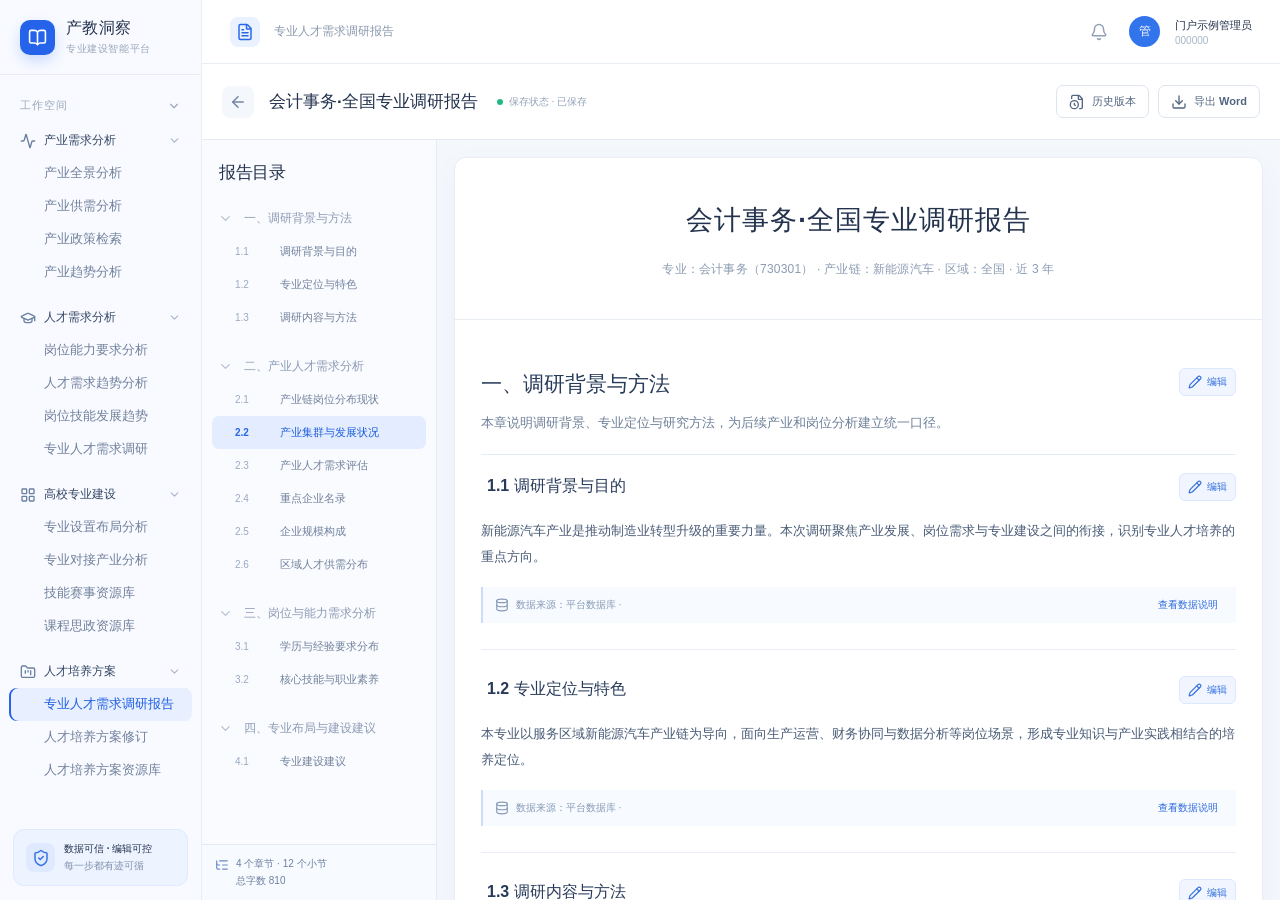
==== commit f53722a4: "Fix citation picker and removable quotes" ====
--- a/report-workbench-demo/index.html
+++ b/report-workbench-demo/index.html
@@ -5,9 +5,9 @@
     <meta name="viewport" content="width=device-width, initial-scale=1.0" />
     <meta name="theme-color" content="#f4f7fc" />
     <link rel="icon" type="image/svg+xml" href="/report-workbench-demo/favicon.svg" />
-    <title>专业人才需求调研报告 · AI 智能编辑工作台</title>
-    <script type="module" crossorigin src="/report-workbench-demo/assets/index-BC32hKLz.js"></script>
-    <link rel="stylesheet" crossorigin href="/report-workbench-demo/assets/index-dfVhe3Ql.css">
+    <title>专业人才需求调研报告</title>
+    <script type="module" crossorigin src="/report-workbench-demo/assets/index-DHqVFqBJ.js"></script>
+    <link rel="stylesheet" crossorigin href="/report-workbench-demo/assets/index-Csv8zQ6U.css">
   </head>
   <body>
     <div id="root"></div>
--- a/report-workbench-demo/assets/index-Csv8zQ6U.css
+++ b/report-workbench-demo/assets/index-Csv8zQ6U.css
@@ -0,0 +1 @@
+:root{color:#23324d;font-synthesis:none;text-rendering:optimizelegibility;-webkit-font-smoothing:antialiased;background:#f4f7fc;font-family:Microsoft YaHei UI,PingFang SC,Microsoft YaHei,Arial,sans-serif}*{box-sizing:border-box}body{min-width:1024px;margin:0}button,input,textarea,select{font:inherit}button{cursor:pointer}button:disabled{cursor:wait;opacity:.66}.generation-shell{color:#253753;scrollbar-width:thin;background:#f4f7fc;flex:1;min-height:0;padding:25px 32px 50px;overflow:auto}.generation-top{justify-content:space-between;align-items:center;max-width:1450px;margin:0 auto 24px;display:flex}.generation-eyebrow{color:#8fa4c2;letter-spacing:1.5px;font-size:10px;font-weight:800}.generation-top h1{margin:6px 0 0;font-size:21px}.generation-top-actions{gap:9px;display:flex}.generation-list,.generation-library,.generation-upload,.generation-progress{max-width:1450px;margin:auto}.generation-list-intro{background:#fff;border:1px solid #e5ecf7;border-radius:12px;justify-content:space-between;align-items:center;gap:20px;padding:24px 28px;display:flex;box-shadow:0 9px 28px #243b6108}.generation-list-intro strong{font-size:17px}.generation-list-intro p{color:#8596af;margin:8px 0 0;font-size:11px;line-height:1.7}.generation-asset-shortcuts{grid-template-columns:repeat(4,1fr);gap:13px;margin:20px 0 28px;display:grid}.generation-asset-shortcuts button{text-align:left;color:#3771df;background:#fff;border:1px solid #e5ecf7;border-radius:10px;align-items:center;gap:10px;padding:18px;display:flex}.generation-asset-shortcuts button:hover,.library-items button:hover{background:#f9fbff;border-color:#a7c4f5}.generation-asset-shortcuts strong{color:#344865;flex:1;font-size:11px}.generation-asset-shortcuts span{color:#96a5ba;font-size:10px}.generation-section-heading{justify-content:space-between;align-items:center;margin:0 3px 12px;display:flex}.generation-section-heading h2{margin:0;font-size:15px}.generation-section-heading span{color:#9aaac0;font-size:10px}.generation-report-list{background:#fff;border:1px solid #e6edf6;border-radius:10px;overflow:hidden}.generation-report-list>div{border-bottom:1px solid #edf1f7;align-items:center;gap:13px;padding:16px 18px;display:flex}.generation-report-list>div:last-child{border:0}.generation-report-icon{color:#3473e4;background:#edf4ff;border-radius:9px;place-items:center;width:38px;height:38px;display:grid}.generation-report-list>div>div:nth-child(2){flex:1}.generation-report-list strong,.generation-report-list span{display:block}.generation-report-list strong{font-size:12px}.generation-report-list span{color:#93a3b8;margin-top:5px;font-size:10px}.generation-report-list button{color:#2f6cdd;align-items:center;gap:5px;font-size:11px;font-weight:700;display:flex}.generation-create{align-items:flex-start;gap:18px;max-width:1450px;margin:auto;display:flex}.generation-main{flex:1;min-width:0}.generation-side{background:#fff;border:1px solid #e4ebf6;border-radius:10px;flex:none;width:255px;padding:19px;position:sticky;top:10px}.generation-side>strong{font-size:13px}.generation-side p{color:#8c9db4;font-size:10px;line-height:1.8}.generation-side>div{color:#647995;border-top:1px solid #eef2f7;align-items:flex-start;gap:7px;padding:10px 0;font-size:10px;display:flex}.generation-side svg{color:#3b7bdd;flex:none}.generation-card{background:#fff;border:1px solid #e5ecf6;border-radius:11px;margin-bottom:14px;padding:22px;box-shadow:0 5px 20px #253b6106}.generation-card-title{align-items:flex-start;gap:11px;margin-bottom:19px;display:flex}.generation-card-title>span{color:#fff;background:#2d6de9;border-radius:7px;flex:none;place-items:center;width:26px;height:26px;font-size:11px;font-weight:800;display:grid}.generation-card-title h2{margin:3px 0 5px;font-size:14px}.generation-card-title p{color:#9aabc0;margin:0;font-size:10px}.generation-fields{grid-template-columns:1fr 1fr;gap:13px;display:grid}.generation-fields label,.generation-prompt-label,.semi-detail label,.extract-preview label,.library-edit-fields label{color:#667b99;flex-direction:column;gap:6px;font-size:10px;font-weight:700;display:flex}.generation-fields input,.generation-fields select,.generation-prompt-label select,.semi-detail input,.semi-detail select,.extract-preview input:not([type=checkbox]):not([type=radio]),.library-edit-fields input{color:#405474;background:#fff;border:1px solid #dce5f2;border-radius:6px;outline:0;width:100%;height:37px;padding:0 10px;font-size:11px}.generation-inline-link{color:#3473dc;align-self:flex-start;align-items:center;gap:4px;font-size:10px;font-weight:700;display:inline-flex}.generation-modes{grid-template-columns:1fr 1fr;gap:11px;display:grid}.generation-modes button{text-align:left;color:#4175d5;border:1px solid #dfe7f3;border-radius:9px;flex-direction:column;gap:8px;padding:17px;display:flex}.generation-modes button.selected{background:#f5f9ff;border-color:#6c9cf1;box-shadow:0 0 0 2px #2a6dea12}.generation-modes strong{color:#344865;font-size:12px}.generation-modes small{color:#8b9cb3;font-size:10px;line-height:1.6}.generation-template-hint{color:#8295af;background:#f6f9ff;border-radius:6px;grid-column:1/-1;align-items:center;gap:6px;padding:9px;font-size:10px;display:flex}.generation-template-hint svg{color:#3e79e2}.generation-template-hint span{flex:1}.generation-template-hint button{color:#2c6ad9;font-weight:700}.generation-prompt-label{margin-top:16px}.generation-prompt{resize:vertical;color:#415571;border:1px solid #dce5f2;border-radius:7px;width:100%;height:80px;margin-top:8px;padding:11px;font-size:11px}.generation-prompt-actions{align-items:center;gap:12px;margin-top:9px;display:flex}.generation-prompt-actions input{border:1px solid #dce5f2;border-radius:5px;width:190px;padding:7px;font-size:10px}.generation-prompt-actions button{color:#3671dc;align-items:center;gap:5px;font-size:10px;display:flex}.generation-submit{justify-content:space-between;align-items:center;margin-top:16px;display:flex}.generation-submit span{color:#94a5bb;font-size:10px}.semi-grid{grid-template-columns:1fr 1fr;gap:14px;display:grid}.semi-outline,.semi-detail{border:1px solid #e3eaf4;border-radius:8px;min-height:260px;padding:12px}.semi-outline-head{justify-content:space-between;align-items:center;margin-bottom:7px;display:flex}.semi-outline-head strong{font-size:11px}.semi-outline-head button,.semi-add{color:#3471dd;align-items:center;gap:4px;font-size:10px;display:flex}.semi-row{border-radius:5px;align-items:center;height:31px;display:flex}.semi-row.selected{background:#edf4ff}.semi-row>button{text-align:left;white-space:nowrap;text-overflow:ellipsis;flex:1;font-size:10px;overflow:hidden}.semi-row>div{display:flex}.semi-row>div button{color:#90a2bb;width:19px}.semi-row:hover>div button{color:#4176d8}.semi-add{margin-top:12px}.semi-detail{flex-direction:column;gap:10px;display:flex}.semi-detail textarea,.library-edit-fields textarea{border:1px solid #dce5f2;border-radius:6px;height:68px;padding:8px;font-size:10px}.semi-template-info{color:#6d82a0;background:#f3f7ff;border-radius:5px;margin:0;padding:8px;font-size:10px}.generation-library{background:#fff;border:1px solid #e4ecf7;border-radius:11px;min-height:600px;overflow:hidden}.library-tabs{border-bottom:1px solid #e8edf5;align-items:center;gap:8px;height:54px;padding:0 17px;display:flex}.library-tabs button{color:#6c7e98;border-radius:6px;padding:8px 11px;font-size:11px}.library-tabs button.selected{color:#2b68d9;background:#eaf2ff;font-weight:700}.library-tabs button:last-child{color:#3973de;align-items:center;gap:5px;margin-left:auto;display:flex}.library-layout{grid-template-columns:280px 1fr;min-height:495px;display:grid}.library-items{border-right:1px solid #e8edf5;padding:14px;overflow:auto}.library-items button{text-align:left;color:#3472db;border:1px solid #0000;border-radius:7px;align-items:center;gap:9px;width:100%;padding:12px;display:flex}.library-items button.selected{background:#eef4ff;border-color:#d2e1fb}.library-items strong,.library-items small{display:block}.library-items strong{color:#40516d;font-size:11px}.library-items small{color:#92a3b9;margin-top:4px;font-size:9px}.library-detail{padding:23px;overflow:auto}.library-detail-head{border-bottom:1px solid #e8eef6;justify-content:space-between;gap:10px;padding-bottom:16px;display:flex}.library-detail-head span{color:#8ea1bc;font-size:10px}.library-detail-head h2{margin:5px 0 0;font-size:17px}.library-detail-head>div:last-child{gap:9px;display:flex}.library-detail-head button{color:#3c70cf;align-items:center;gap:4px;font-size:10px;display:flex}.library-preview{color:#657a99;font-size:11px;line-height:1.9}.library-preview h3{color:#374d6e;font-size:12px}.library-preview>div{border-bottom:1px solid #eef2f7;padding:6px}.library-preview small{color:#9aa9bd;margin-left:10px}.library-edit-fields{gap:11px;padding-top:19px;display:grid}.library-footer{border-top:1px solid #e9eef5;justify-content:flex-end;gap:9px;padding:13px 18px;display:flex}.generation-upload{max-width:930px}.upload-drop{color:#3671dc;cursor:pointer;background:#f7faff;border:1px dashed #a9c4ef;border-radius:9px;flex-direction:column;justify-content:center;align-items:center;gap:8px;min-height:130px;display:flex}.upload-drop strong{color:#4c6080;font-size:12px}.upload-drop span{color:#9aaac0;font-size:10px}.upload-error{color:#c34242;font-size:11px}.extract-steps{grid-template-columns:repeat(2,1fr);gap:8px;margin-top:15px;display:grid}.extract-steps>div{color:#a0acc0;background:#f7f9fc;border-radius:6px;align-items:center;gap:6px;padding:9px;font-size:10px;display:flex}.extract-steps>div.done{color:#2e9c73;background:#eefaf5}.extract-preview{grid-template-columns:1fr 1fr;gap:20px;display:grid}.extract-preview>div{flex-direction:column;gap:10px;display:flex}.extract-preview strong{font-size:12px}.extract-preview>div:first-child label{flex-direction:row;align-items:center;display:flex}.extract-preview>div:first-child label input:last-child{flex:1}.extract-preview p{color:#8497b1;font-size:10px;line-height:1.6}.extract-choice{flex-direction:column;gap:6px;display:flex}.extract-choice label{flex-direction:row;align-items:center;display:flex}.generation-progress{max-width:1120px}.progress-summary{background:#fff;border:1px solid #e4ecf7;border-radius:10px;align-items:center;gap:14px;padding:20px;display:flex}.progress-icon{color:#3072e4;background:#eaf2ff;border-radius:10px;place-items:center;width:43px;height:43px;display:grid}.progress-summary>div:nth-child(2){flex:1}.progress-summary h2{margin:0 0 5px;font-size:17px}.progress-summary p{color:#8ea0b8;margin:0;font-size:10px}.progress-summary>strong{color:#2c6adb;font-size:22px}.progress-track{background:#dfe9f8;border-radius:6px;height:7px;margin:14px 0 20px;overflow:hidden}.progress-track span{background:#2f6ee5;height:100%;transition:width .3s;display:block}.progress-columns{grid-template-columns:1fr 1fr;gap:16px;display:grid}.progress-columns h3{margin:0 0 14px;font-size:13px}.progress-step{color:#9aa9bb;border-bottom:1px solid #eff2f7;align-items:center;gap:10px;padding:9px 0;display:flex}.progress-step.done{color:#2b9873}.progress-step.running{color:#2a67d7}.progress-step>span{border:1px solid #d9e3f2;border-radius:50%;place-items:center;width:22px;height:22px;font-size:10px;display:grid}.progress-step strong{flex:1;font-size:11px}.progress-step small{font-size:9px}.progress-note{color:#9baac0;font-size:10px;line-height:1.6}.agent-skill-row{color:#3873dc;border-top:1px solid #eef2f7;gap:8px;padding:10px 0;display:flex}.agent-skill-row>div{flex:1}.agent-skill-row strong,.agent-skill-row small{display:block}.agent-skill-row strong{color:#435875;font-size:10px}.agent-skill-row small{color:#97a5b9;margin-top:4px;font-size:9px}.agent-skill-row>span{color:#5ca98d;font-size:9px}.progress-open{margin:2px 0 0 auto;display:flex}.generation-toast{z-index:30;color:#fff;background:#253a57;border-radius:7px;align-items:center;gap:7px;padding:10px 14px;font-size:11px;display:flex;position:fixed;bottom:22px;left:50%;transform:translate(-50%);box-shadow:0 7px 20px #20375430}@media (width<=1250px){.generation-shell{padding:20px}.generation-side{display:none}.generation-asset-shortcuts{grid-template-columns:repeat(2,1fr)}}:root{--blue:#2563eb;--ink:#22314a;--muted:#8290a6;--line:#e6ebf3;--surface:#fff;--bg:#f4f7fc}button{color:inherit;background:0 0;border:0}.app-shell{background:var(--bg);height:100vh;display:flex;overflow:hidden}.global-nav{background:#f8faff;border-right:1px solid #e9eef6;flex-direction:column;flex:none;width:228px;display:flex}.brand{border-bottom:1px solid #e8edf5;align-items:center;gap:11px;height:75px;padding:0 20px;display:flex}.brand-mark{background:var(--blue);color:#fff;border-radius:10px;place-items:center;width:35px;height:35px;display:grid;box-shadow:0 6px 14px #2563eb33}.brand strong{letter-spacing:.3px;font-size:16px;display:block}.brand small{color:#9aa8b9;letter-spacing:.6px;margin-top:3px;font-size:10px;display:block}.nav-caption{color:#9aa8b9;letter-spacing:1px;justify-content:space-between;align-items:center;padding:23px 20px 11px;font-size:11px;font-weight:700;display:flex}.global-menu{scrollbar-width:thin;padding:0 9px 14px;overflow:auto}.nav-group{margin-bottom:12px}.nav-heading{color:#344664;align-items:center;gap:8px;height:33px;padding:0 11px;font-size:12px;font-weight:700;display:flex}.nav-heading svg:first-child{color:#6b80a0}.nav-heading svg:last-child{color:#a8b5c8;margin-left:auto}.nav-link{text-align:left;color:#71819c;white-space:nowrap;border-radius:8px;width:100%;padding:8px 10px 8px 35px;font-size:12px;display:block}.nav-link:hover{background:#eef3fb}.nav-link.selected{color:#1d5ee3;box-shadow:inset 2px 0 var(--blue);background:#e8f0ff;font-weight:700}.nav-bottom{background:#edf3ff;border:1px solid #dfeafe;border-radius:11px;align-items:center;gap:9px;margin:auto 13px 14px;padding:12px;display:flex}.help-icon{color:#3973e5;background:#dfeaff;border-radius:8px;place-items:center;width:29px;height:29px;display:grid}.nav-bottom strong,.nav-bottom span{display:block}.nav-bottom strong{font-size:10px}.nav-bottom span{color:#8192ad;margin-top:3px;font-size:10px}.main-shell{flex-direction:column;flex:1;min-width:0;display:flex}.topbar{background:#fff;border-bottom:1px solid #e9edf4;flex:none;justify-content:space-between;align-items:center;height:64px;padding:0 28px;display:flex}.topbar-left,.topbar-right{align-items:center;gap:14px;display:flex}.topbar-left{color:#8b99ae;font-size:12px}.topbar-left strong{color:#283953;font-weight:700}.topbar-app-icon{color:#2b68e7;background:#eaf1ff;border-radius:8px;place-items:center;width:30px;height:30px;display:grid}.topbar-right{gap:15px}.demo-tag{color:#4275dd;background:#eff4ff;border-radius:5px;padding:5px 9px;font-size:10px;font-weight:700}.icon-button{color:#91a0b8;border-radius:7px;place-items:center;width:30px;height:30px;display:grid}.icon-button:hover{color:#3e65a0;background:#f0f4fb}.avatar{color:#fff;background:#3274eb;border-radius:50%;place-items:center;width:31px;height:31px;font-size:12px;display:grid}.account strong,.account small{display:block}.account strong{font-size:11px}.account small{color:#a8b5c5;margin-top:2px;font-size:10px}.reportbar{background:#fff;border-bottom:1px solid #e6ebf3;flex:none;justify-content:space-between;align-items:center;gap:12px;height:83px;padding:0 28px;display:flex}.report-title-wrap{align-items:center;gap:15px;min-width:0;display:flex}.back-button{color:#7386a3;background:#f4f7fc;border-radius:8px;place-items:center;width:32px;height:32px;display:grid}.eyebrow{color:#94a3ba;margin-bottom:6px;font-size:10px}.report-name{white-space:nowrap;font-size:17px;font-weight:800}.version-pill{color:#2462d7;vertical-align:middle;background:#edf3ff;border-radius:20px;margin-left:8px;padding:5px 8px;font-size:10px;font-weight:600}.report-actions{white-space:nowrap;align-items:center;gap:9px;display:flex}.save-status{color:#94a3b8;margin-right:9px;font-size:10px}.save-status.unsaved{color:#dc8b2a}.status-dot{background:#25b784;border-radius:50%;width:6px;height:6px;margin-right:6px;display:inline-block}.unsaved .status-dot{background:#ef9b2d}.button{white-space:nowrap;border-radius:7px;justify-content:center;align-items:center;gap:7px;height:33px;padding:0 12px;font-size:11px;font-weight:700;display:inline-flex}.button.secondary{color:#536681;background:#fff;border:1px solid #dde5f0}.button.secondary:hover{background:#f6f9ff}.button.primary{color:#fff;background:#2563eb;box-shadow:0 3px 9px #2563eb24}.button.primary:hover{background:#1d55d4}.workspace{flex:1;min-height:0;display:flex;position:relative}.chapter-panel{background:#f9fbff;border-right:1px solid #e5ebf4;flex-direction:column;flex:none;width:263px;display:flex}.chapter-panel-head{justify-content:space-between;align-items:center;padding:23px 17px 10px;display:flex}.section-kicker{color:#95a8c2;letter-spacing:1.5px;font-size:9px;font-weight:800}.chapter-panel h2,.drawer-head h2,.modal-head h2{letter-spacing:-.4px;margin:5px 0 0;font-size:17px}.square-button{color:#3c6ed0;background:#fff;border:1px solid #dce5f3;border-radius:7px;place-items:center;width:29px;height:29px;display:grid}.square-button:hover{background:#eaf1ff}.chapter-meta{color:#7e8fa8;background:#eef3fb;border-radius:7px;align-items:center;gap:7px;margin:3px 17px 15px;padding:10px 9px;font-size:10px;display:flex}.chapter-meta span{color:#35af83;margin-left:auto}.chapter-scroll{scrollbar-width:thin;flex:1;padding:0 10px 10px;overflow:auto}.chapter-group{margin-bottom:15px}.group-label{color:#8d9bb3;align-items:center;gap:5px;padding:7px 6px;font-size:11px;font-weight:700;display:flex}.group-label svg{color:#b5c0d0}.chapter-link{text-align:left;color:#71819b;border-radius:7px;align-items:center;gap:6px;width:100%;height:33px;padding:0 8px 0 14px;font-size:10.5px;display:flex}.chapter-link:hover{background:#edf3fd}.chapter-link.active{color:#1c5ddb;background:#e4edff;font-weight:700}.chapter-number{color:#9baac0;flex:none;width:31px;font-size:10px}.active .chapter-number{color:#2766e5}.chapter-text{white-space:nowrap;text-overflow:ellipsis;flex:1;overflow:hidden}.chapter-check{color:#3db994;flex:none}.custom-dot{background:#5c8af1;border-radius:50%;width:5px;height:5px;margin-right:4px}.chapter-add{color:#3771e4;border-top:1px solid #e8edf4;flex:none;justify-content:center;align-items:center;gap:7px;height:48px;font-size:11px;font-weight:700;display:flex}.chapter-add:hover{background:#eef4ff}.document-scroller{scrollbar-width:thin;flex:1;min-width:0;padding:19px 23px 40px;overflow:auto}.document-wrap{max-width:980px;margin:auto}.context-line{color:#9aaabf;justify-content:space-between;align-items:center;margin:0 0 14px;font-size:10px;display:flex}.context-line span:first-child{color:#3371dc;font-weight:700}.context-dot{vertical-align:middle;background:#2b69e9;border-radius:50%;width:5px;height:5px;margin-right:6px;display:inline-block}.document-card{background:#fff;border:1px solid #e8edf5;border-radius:12px;overflow:hidden;box-shadow:0 10px 35px #23396509}.document-head{border-bottom:1px solid #e8edf4;padding:26px 35px 24px}.doc-overline{color:#8fa0b8;font-size:10px;font-weight:600}.doc-overline span{color:#c1cbda;margin:0 7px}.doc-title-row{justify-content:space-between;align-items:center;gap:10px;display:flex}.doc-title-row h1{color:#202e47;letter-spacing:-.7px;margin:14px 0 8px;font-size:22px}.doc-label{color:#4774d4;white-space:nowrap;background:#f0f5ff;border:1px solid #dfebff;border-radius:5px;padding:5px 8px;font-size:10px}.document-head p{color:#8b9bb3;margin:0;font-size:11px}.bullet{color:#c1cad8;margin:0 8px}.chapter-toolbar{border-bottom:1px solid #e8edf4;justify-content:space-between;align-items:center;gap:6px;height:48px;padding:0 24px;display:flex}.toolbar-left,.toolbar-right{align-items:center;gap:4px;min-width:0;display:flex}.editing-badge{color:#28a980;white-space:nowrap;margin-right:6px;font-size:10px;font-weight:700}.editing-badge span{background:#29b68a;border-radius:50%;width:6px;height:6px;margin-right:5px;display:inline-block}.toolbar-divider{background:#e0e7f1;width:1px;height:16px;margin:0 8px}.toolbar-left button{color:#647791;border-radius:5px;place-items:center;width:26px;height:26px;font-size:14px;display:grid}.toolbar-left button:hover,.subtle-action:hover{background:#eff4fd}.toolbar-hint{color:#adb9c9;white-space:nowrap;margin-left:7px;font-size:10px}.subtle-action{color:#70819c;white-space:nowrap;border-radius:5px;align-items:center;gap:5px;height:29px;padding:0 7px;font-size:10px;display:flex}.ai-action{color:#2563de;white-space:nowrap;background:#ecf2ff;border-radius:6px;align-items:center;gap:5px;height:29px;padding:0 9px;font-size:10px;font-weight:700;display:flex}.ai-action:hover{background:#dfeaff}.document-body{padding:24px 35px 30px}.body-intro{border-left:3px solid #3973eb;padding-left:11px}.paragraph-index{color:#a1aec2;letter-spacing:.5px;font-size:9px;font-weight:700}.body-intro h3{color:#293851;margin:5px 0 0;font-size:15px}.data-card{background:#f8fbff;border:1px solid #dce8fa;border-radius:9px;margin-top:19px;overflow:hidden}.data-card-top{justify-content:space-between;align-items:center;height:42px;padding:0 14px;display:flex}.data-card-top div{align-items:center;gap:7px;display:flex}.data-card-top svg{color:#3271e9}.data-card-top strong{color:#2c5ec6;font-size:11px}.data-card-top span{color:#93a3ba;font-size:10px}.data-card-top button,.source-inline button{color:#2f6bdd;align-items:center;gap:4px;font-size:10px;font-weight:700;display:flex}.metric-row{gap:10px;padding:0 14px 13px;display:flex}.metric-row div{background:#fff;border:1px solid #e3eaf5;border-radius:6px;min-width:125px;padding:10px 13px}.metric-row span{color:#93a2b6;font-size:10px;display:block}.metric-row strong{color:#293b58;margin-top:4px;font-size:15px;display:block}.metric-row small{color:#8190a7;font-size:10px}.table-wrap{background:#fff;border:1px solid #e2eaf5;border-radius:6px;margin:0 14px;overflow:auto}.table-wrap table{border-collapse:collapse;width:100%;min-width:540px}.table-wrap th{text-align:left;color:#8d9cb1;background:#f3f7fd;padding:10px 11px;font-size:10px;font-weight:600}.table-wrap td{color:#52647d;white-space:nowrap;border-top:1px solid #eff2f7;padding:10px 11px;font-size:10px}.table-wrap td:nth-child(3){color:#344968;font-weight:700}.data-foot{color:#a0adc1;align-items:center;gap:5px;padding:10px 14px;font-size:9px;display:flex}.data-foot svg{color:#6792e9}.editable-copy{white-space:pre-wrap;color:#43536a;border-radius:5px;outline:0;min-height:115px;margin-top:12px;padding:4px 3px;font-family:Microsoft YaHei,sans-serif;font-size:12px;line-height:2.1}.editable-copy:focus{background:#fbfdff;padding:4px 8px;box-shadow:0 0 0 1px #bfd4fb}.source-inline{color:#879bb6;background:#f7faff;border-left:2px solid #cbdcf9;align-items:center;gap:7px;margin-top:18px;padding:10px 12px;font-size:10px;display:flex}.source-inline button{white-space:nowrap;margin-left:auto}.document-end{color:#a4b0c2;border-top:1px solid #eef1f6;align-items:center;gap:6px;margin-top:29px;padding-top:17px;font-size:10px;display:flex}.document-end svg{color:#39b994}.next-chapter{color:#a0adc0;justify-content:space-between;align-items:center;margin:15px 2px;font-size:10px;display:flex}.next-chapter button{color:#326ce0;align-items:center;gap:6px;font-size:10px;font-weight:700;display:flex}.ai-panel{background:#fff;border-left:1px solid #e4ebf4;flex-direction:column;flex:none;width:330px;display:flex;box-shadow:-6px 0 20px #243b6105}.ai-header{border-bottom:1px solid #edf1f6;flex:none;align-items:center;gap:10px;height:78px;padding:0 17px;display:flex}.ai-header-icon{color:#2a66df;background:#eaf1ff;border-radius:9px;place-items:center;width:32px;height:32px;display:grid}.ai-header strong,.ai-header span{display:block}.ai-header strong{font-size:13px}.ai-header span{color:#9aa8bb;margin-top:4px;font-size:10px}.ai-header button{margin-left:auto}.ai-scroll{scrollbar-width:thin;flex:1;padding:17px;overflow:auto}.scope-card{background:#f3f7ff;border:1px solid #e3ebfb;border-radius:9px;padding:13px}.scope-card span,.scope-card strong,.scope-card small{display:block}.scope-card span{color:#8b9bb2;font-size:10px}.scope-card strong{margin:7px 0;font-size:12px}.scope-card small{color:#99a8bd;font-size:10px}.ai-section-label{color:#445673;margin:20px 0 10px;font-size:11px;font-weight:700;display:block}.chips{flex-wrap:wrap;gap:6px;display:flex}.chips button{color:#687c9b;background:#fff;border:1px solid #e3e9f3;border-radius:6px;padding:7px 9px;font-size:10px}.chips button:hover{color:#2867d9;background:#f7faff;border-color:#adc6f8}.ai-scroll textarea{resize:vertical;color:#40516b;background:#fbfcff;border:1px solid #dae4f2;border-radius:8px;outline:0;width:100%;height:112px;padding:12px;font-size:11px;line-height:1.7}.ai-scroll textarea:focus{border-color:#7aa4ee;box-shadow:0 0 0 3px #2563eb12}.prompt-foot{justify-content:space-between;align-items:center;gap:5px;margin-top:9px;display:flex}.prompt-foot span{color:#a4b1c3;font-size:9px}.prompt-foot button{color:#fff;white-space:nowrap;background:#2563eb;border-radius:6px;align-items:center;gap:5px;padding:8px 10px;font-size:10px;font-weight:700;display:flex}.ai-empty{text-align:center;color:#9baac0;border:1px dashed #dce7f5;border-radius:9px;margin-top:27px;padding:22px 14px}.ai-empty>div{color:#6190ea;background:#eef4ff;border-radius:11px;place-items:center;width:38px;height:38px;margin:0 auto 10px;display:grid}.ai-empty strong{color:#647894;font-size:11px}.ai-empty p{margin:8px 0 0;font-size:10px;line-height:1.7}.ai-footer{color:#a7b3c5;border-top:1px solid #edf1f6;flex:none;align-items:center;gap:5px;height:43px;padding:0 17px;font-size:9px;display:flex}.ai-footer svg{color:#71a4df}.candidate-card{border:1px solid #cbdcfb;border-radius:9px;margin-top:19px;overflow:hidden}.candidate-head{color:#386dd7;background:#f0f5ff;justify-content:space-between;align-items:center;padding:10px;font-size:10px;display:flex}.candidate-head span:first-child{align-items:center;gap:4px;font-weight:700;display:flex}.candidate-head span:last-child{color:#d89239}.compare-grid{grid-template-columns:1fr 1fr;gap:0;display:grid}.compare-grid>div{max-height:210px;padding:10px;overflow:auto}.compare-grid>div:first-child{background:#fafbfe;border-right:1px solid #e7edf7}.compare-grid span{color:#9caabc;font-size:9px;font-weight:700}.compare-grid p{color:#586a84;white-space:pre-wrap;margin:8px 0;font-size:10px;line-height:1.6}.candidate-actions{border-top:1px solid #e4ebf5;justify-content:flex-end;gap:7px;padding:9px;display:flex}.candidate-actions button{color:#6f809a;border-radius:5px;padding:7px 9px;font-size:10px}.candidate-actions button:last-child{color:#fff;background:#2563eb;align-items:center;gap:4px;display:flex}.ai-reopen{z-index:5;color:#fff;background:#2563eb;border-radius:8px;align-items:center;gap:7px;padding:10px 13px;font-size:11px;display:flex;position:absolute;top:16px;right:14px;box-shadow:0 5px 18px #2563eb44}.overlay{z-index:20;background:#17243d66;justify-content:flex-end;display:flex;position:fixed;inset:0}.history-drawer{background:#fff;width:390px;height:100%;padding:23px;overflow:auto;box-shadow:-15px 0 45px #16243a24}.drawer-head,.modal-head{justify-content:space-between;align-items:flex-start;display:flex}.drawer-intro,.modal-desc{color:#8696ad;margin:14px 0 18px;font-size:11px;line-height:1.7}.history-list{border-left:1px solid #dce5f3;margin:20px 0 0 8px}.history-item{padding:0 0 23px 19px;position:relative}.history-bullet{background:#4480ed;border:2px solid #fff;border-radius:50%;width:9px;height:9px;position:absolute;top:2px;left:-5px;box-shadow:0 0 0 1px #9cbbf7}.history-time{color:#9eabc0;align-items:center;gap:5px;font-size:10px;display:flex}.history-item strong,.history-item span{display:block}.history-item strong{margin-top:8px;font-size:12px}.history-item span{color:#6980a0;margin-top:3px;font-size:10px}.history-item p{color:#96a4b9;background:#f6f8fc;border-radius:6px;padding:10px;font-size:10px;line-height:1.6}.history-item button{color:#2f6bdd;align-items:center;gap:5px;font-size:10px;display:flex}.modal-overlay{justify-content:center;align-items:center}.modal{background:#fff;border-radius:13px;width:480px;max-height:90vh;padding:24px;overflow:auto;box-shadow:0 20px 65px #101d3352}.modal h2{font-size:19px}.field-label{color:#445774;margin:15px 0 7px;font-size:11px;font-weight:700;display:block}.form-input{color:#354867;background:#fff;border:1px solid #dce5f1;border-radius:7px;outline:0;width:100%;height:38px;padding:0 10px;font-size:11px}.form-input:focus{border-color:#6b9af0}.method-title{color:#445774;margin:21px 0 9px;font-size:11px;font-weight:700}.method-grid{grid-template-columns:1fr 1fr;gap:9px;display:grid}.method-grid button{text-align:left;color:#3e71d7;border:1px solid #dfe8f5;border-radius:9px;flex-direction:column;gap:8px;padding:16px;display:flex}.method-grid button:hover,.skill-list button:hover{background:#f7faff;border-color:#8bb1f4}.method-grid strong{color:#344766;font-size:12px}.method-grid span{color:#8fa0b7;font-size:10px}.skill-list{gap:8px;display:grid}.skill-list button{text-align:left;border:1px solid #e1e8f3;border-radius:8px;align-items:center;gap:10px;padding:12px;display:flex}.skill-list button.picked{background:#f5f9ff;border-color:#6b9af0}.skill-icon{color:#3e74db;background:#edf3ff;border-radius:8px;flex:none;place-items:center;width:34px;height:34px;display:grid}.skill-list button>span:nth-child(2){flex:1}.skill-list strong,.skill-list small,.skill-list em{display:block}.skill-list strong{font-size:11px}.skill-list small{color:#8899b0;margin-top:3px;font-size:10px}.skill-list em{color:#a3aec0;margin-top:5px;font-size:9px;font-style:normal}.radio-dot{border:1px solid #c8d5e8;border-radius:50%;width:15px;height:15px}.picked .radio-dot{border:4px solid #3672e4}.modal-footer{justify-content:flex-end;gap:9px;margin-top:22px;display:flex}.template-summary{color:#3973dd;background:#f5f8fe;border:1px solid #e2eaf6;border-radius:8px;align-items:center;gap:9px;padding:11px;font-size:11px;display:flex}.template-summary span{color:#41546f;flex:1;font-weight:700}.template-summary small{color:#8fa2ba}.scope-choice{color:#385478;border:1px solid #dfe8f4;border-radius:7px;align-items:center;gap:7px;height:36px;padding:0 10px;font-size:11px;display:flex}.scope-choice svg{color:#2db28b}.scope-choice span{color:#9cabbd;margin-left:auto;font-size:10px}.existing-templates{color:#8b9ab0;font-size:10px}.source-detail{border:1px solid #e4ebf5;border-radius:8px;overflow:hidden}.source-detail div{border-bottom:1px solid #eef2f7;gap:15px;padding:10px 12px;font-size:10px;display:flex}.source-detail div:last-child{border:0}.source-detail span{color:#9caabe;flex:none;width:70px}.source-detail strong{color:#485b76;font-weight:600}.source-warning{color:#9d772d;background:#fff9ec;border-radius:7px;gap:8px;margin-top:13px;padding:10px;font-size:10px;line-height:1.6;display:flex}.source-warning svg{flex:none}.toast{z-index:30;color:#fff;background:#263852;border-radius:8px;align-items:center;gap:8px;padding:11px 15px;font-size:11px;display:flex;position:fixed;bottom:24px;left:50%;transform:translate(-50%);box-shadow:0 8px 25px #22345135}.document-head{padding-top:21px;padding-bottom:19px}.document-body{padding-top:19px}.metric-row{padding-bottom:8px}.metric-row div{padding:7px 11px}.table-wrap th,.table-wrap td{padding-top:8px;padding-bottom:8px}.data-foot{padding-top:7px;padding-bottom:7px}.analysis-title{margin-top:20px}.open-compare{color:#2e66d9;align-items:center;gap:3px;font-size:9px;font-weight:700;display:flex}.modal:has(.large-compare){width:min(850px,90vw)}.large-compare{grid-template-columns:1fr 1fr;gap:12px;display:grid}.large-compare>div{background:#fafcff;border:1px solid #e0e8f3;border-radius:8px;max-height:390px;padding:16px;overflow:auto}.large-compare>div:last-child{background:#f4f8ff;border-color:#bfd3f8}.large-compare strong{color:#647995;font-size:11px}.large-compare p{color:#405471;white-space:pre-wrap;font-size:12px;line-height:2}@media (width>=1300px){.save-status{display:inline}}.skill-params{background:#f5f8fe;border:1px solid #e4ebf5;border-radius:7px;margin-top:12px;padding:11px 12px}.skill-params strong,.skill-params span{display:block}.skill-params strong{color:#5d7190;font-size:10px}.skill-params span{color:#8a9bb3;margin-top:5px;font-size:10px}.nav-link{font-size:12.5px}.chapter-link,.group-label{font-size:11.5px}.editable-copy{font-size:13px}.table-wrap th,.table-wrap td{font-size:11px}.ai-scroll textarea{font-size:12px}.scope-card strong{font-size:12.5px}.chips button,.ai-empty p,.candidate-card p{font-size:11px}@media (width<=1500px){.global-nav{width:202px}.chapter-panel{width:235px}.ai-panel{width:300px}.document-scroller{padding:17px}.document-head,.document-body{padding:22px 26px}.toolbar-hint{display:none}.reportbar{padding:0 20px}.save-status{display:none}}@media (width<=1250px){.global-nav{width:64px}.brand{justify-content:center;padding:0}.brand>div:nth-child(2),.nav-caption,.nav-heading span,.nav-heading svg:last-child,.nav-link,.nav-bottom{display:none}.global-menu{padding:15px 9px}.nav-heading{justify-content:center;padding:0}.chapter-panel{width:220px}.ai-panel{width:280px}.topbar{padding:0 17px}.report-name{font-size:14px}.topbar-left span{display:none}.report-actions .secondary{padding:0 8px}.report-actions{gap:5px}.document-scroller{padding:13px}.chapter-toolbar{padding:0 12px}.subtle-action{padding:0 4px}.document-head,.document-body{padding-left:19px;padding-right:19px}}.insights-entry{color:#386bc5;border-radius:6px;align-items:center;gap:5px;padding:7px 9px;font-size:11px;font-weight:700;display:flex}.insights-entry:hover{background:#edf3ff}.template-library-link{text-align:left;color:#3a70d9;border:1px solid #dfe8f5;border-radius:8px;align-items:center;gap:8px;width:100%;margin-top:10px;padding:12px;font-size:11px;font-weight:700;display:flex}.template-library-link:hover{background:#f5f9ff}.template-library-link span{color:#94a5bd;margin-left:auto;font-size:10px;font-weight:500}.template-library-list{gap:8px;margin-top:14px;display:grid}.template-library-item{border:1px solid #e0e8f4;border-radius:8px;align-items:center;gap:10px;padding:12px;display:flex}.template-library-item>div{flex:1;min-width:0}.template-library-item strong,.template-library-item span{display:block}.template-library-item strong{color:#334765;font-size:11px}.template-library-item span{color:#91a0b6;margin-top:5px;font-size:10px}.template-library-item button{white-space:nowrap;color:#2f6ddc;align-items:center;gap:4px;font-size:10px;font-weight:700;display:flex}.template-library-empty{text-align:center;color:#98a7bb;border:1px dashed #dce6f4;border-radius:8px;padding:22px 12px;font-size:11px;line-height:1.6}.source-priority{background:#f8fbff;border:1px solid #dce7f8;border-radius:8px;margin-top:15px;padding:12px}.source-priority>strong{color:#36557f;margin-bottom:8px;font-size:11px;display:block}.source-priority>div{border-top:1px solid #e8eff9;align-items:flex-start;gap:9px;padding:8px 0;display:flex}.source-priority>div>span{color:#3b72d7;background:#e6efff;border-radius:6px;flex:none;place-items:center;width:23px;height:23px;font-size:9px;font-weight:800;display:grid}.source-priority p{margin:0}.source-priority b,.source-priority small{display:block}.source-priority b{color:#435a7c;font-size:10px}.source-priority small{color:#8b9db5;margin-top:3px;font-size:9px;line-height:1.6}.insights-drawer{width:430px}.insights-filter{color:#71839c;border-bottom:1px solid #e8edf5;justify-content:space-between;align-items:center;padding-bottom:12px;font-size:11px;display:flex}.insights-filter select{color:#435a79;background:#fff;border:1px solid #dce5f1;border-radius:6px;padding:6px 9px;font-size:10px}.insights-stats{grid-template-columns:repeat(3,1fr);gap:8px;margin:17px 0;display:grid}.insights-stats div{background:#f5f8ff;border:1px solid #e6edfa;border-radius:8px;padding:12px}.insights-stats strong,.insights-stats span{display:block}.insights-stats strong{color:#2d64ce;font-size:20px}.insights-stats span{color:#8b9bb1;margin-top:3px;font-size:10px}.insights-summary{background:#f8fbff;border:1px solid #dfe9fa;border-radius:9px;padding:14px}.insights-title{color:#315fc0;align-items:center;gap:6px;margin-bottom:10px;font-size:11px;font-weight:800;display:flex}.insights-title small{color:#9aabc0;margin-left:auto;font-size:9px;font-weight:400}.insights-summary p{color:#8293aa;margin:7px 0;font-size:10px;line-height:1.6}.insights-summary b{color:#3d536f;font-weight:600}.insights-list-title{color:#344c6c;margin:21px 0 10px;font-size:12px}.interaction-list{gap:10px;display:grid}.interaction-item{border:1px solid #e3eaf5;border-radius:9px;padding:12px}.interaction-item>div{color:#9ba9bb;justify-content:space-between;align-items:center;font-size:9px;display:flex}.interaction-item em{color:#2871cf;background:#edf4ff;border-radius:4px;padding:3px 6px;font-style:normal}.interaction-item strong{color:#3d526f;margin:8px 0;font-size:11px;display:block}.interaction-item p{color:#788aa3;-webkit-line-clamp:2;-webkit-box-orient:vertical;margin:6px 0;font-size:10px;line-height:1.6;display:-webkit-box;overflow:hidden}.interaction-item p b{color:#526984}.interaction-item small{color:#9cabbd;font-size:9px;line-height:1.6}.chapter-row{color:#71819b;border-radius:7px;align-items:center;gap:5px;height:33px;padding:0 5px;font-size:11px;display:flex;position:relative}.chapter-row:hover{background:#edf3fd}.chapter-row.active{color:#1c5ddb;background:#e4edff;font-weight:700}.chapter-row .chapter-number{width:34px}.drag-handle{color:#b8c6d9;opacity:0;cursor:grab;flex:none}.chapter-row:hover .drag-handle{opacity:1}.chapter-select{text-align:left;text-overflow:ellipsis;white-space:nowrap;flex:1;min-width:0;font-size:11px;overflow:hidden}.chapter-title-input{color:#294a80;background:#fff;border:1px solid #8db4fa;border-radius:4px;outline:0;flex:1;min-width:0;padding:4px;font-size:11px}.chapter-row-actions{opacity:0;flex:none;align-items:center;display:flex}.chapter-row:hover .chapter-row-actions,.chapter-row:focus-within .chapter-row-actions{opacity:1}.chapter-row-actions button{color:#5479b8;border-radius:4px;place-items:center;width:20px;height:22px;display:grid}.chapter-row-actions button:hover{background:#dce9ff}.chapter-menu{z-index:10;background:#fff;border:1px solid #dfe8f5;border-radius:7px;min-width:126px;padding:4px;position:absolute;top:29px;right:4px;box-shadow:0 10px 24px #263e6629}.chapter-menu button{text-align:left;color:#536783;border-radius:4px;width:100%;padding:8px;font-size:10px;display:block}.chapter-menu button:hover{color:#2866d7;background:#f0f5ff}.skill-picker{position:relative}.skill-picker-trigger{color:#2a66d4;background:#f7faff;border:1px solid #cdddf8;border-radius:7px;align-items:center;gap:8px;width:100%;padding:10px;font-size:11px;font-weight:700;display:flex}.skill-picker-trigger span{text-align:left;flex:1}.skill-dropdown{z-index:12;background:#fff;border:1px solid #dce6f4;border-radius:8px;padding:7px;position:absolute;top:42px;left:0;right:0;box-shadow:0 12px 28px #203d692e}.skill-dropdown input{border:1px solid #dce6f4;border-radius:5px;outline:0;width:100%;padding:8px;font-size:10px}.skill-dropdown button{text-align:left;border-radius:5px;width:100%;padding:9px;display:block}.skill-dropdown button:hover{background:#f1f6ff}.skill-dropdown strong,.skill-dropdown small{display:block}.skill-dropdown strong{font-size:11px}.skill-dropdown small{color:#8a9bb1;margin-top:3px;font-size:9px}.skill-context{color:#9aa9bb;margin-top:7px;font-size:9px;line-height:1.5}.report-history.with-preview{width:min(850px,85vw)}.history-back{color:#3570dd;align-items:center;gap:5px;margin:13px 0;font-size:11px;display:flex}.version-preview-head{background:#f4f8ff;border:1px solid #e1eafb;border-radius:7px;padding:12px}.version-preview-head strong,.version-preview-head span{display:block}.version-preview-head strong{font-size:12px}.version-preview-head span{color:#8799b2;margin-top:6px;font-size:10px}.version-compare{grid-template-columns:1fr 1fr;gap:10px;max-height:calc(100vh - 290px);margin-top:12px;display:grid;overflow:auto}.version-compare>div{background:#fafcff;border:1px solid #e3eaf5;border-radius:8px;padding:12px}.version-compare h3{margin:0 0 10px;font-size:11px}.version-compare section{border-top:1px solid #e7edf5;padding:10px 0}.version-compare section strong{font-size:10px}.version-compare section p{color:#8393aa;white-space:pre-wrap;font-size:10px;line-height:1.5}.restore-report{width:100%;margin-top:15px}.reportbar .save-status{white-space:nowrap;align-items:center;margin-right:4px;display:inline-flex}.browse-report .document-head h1,.history-document .document-head h1{margin:0 0 12px;font-size:23px}.browse-section{border-bottom:1px solid #e9eef6;padding:25px 0}.browse-section:last-child{border-bottom:0}.browse-title{color:#273a59;text-align:left;font-size:18px;font-weight:750}.browse-title span{opacity:0;color:#3770de;margin-left:10px;font-size:10px}.browse-title:hover span{opacity:1}.browse-copy,.history-copy{color:#485b76;white-space:pre-wrap;margin:17px 0;font-size:13px;line-height:2}.browse-section .source-inline{margin-top:15px}.markdown-toolbar{align-items:center;height:auto;min-height:48px;padding:7px 15px}.markdown-toolbar .toolbar-left{flex-wrap:wrap}.markdown-toolbar .toolbar-left button{width:auto;min-width:25px;padding:0 4px;font-size:11px;font-weight:700}.markdown-toolbar .toolbar-right{margin-left:auto}.editable-copy h1{font-size:22px}.editable-copy h2{font-size:18px}.editable-copy h3{font-size:15px}.editable-copy blockquote{background:#f6f9ff;border-left:3px solid #91b1ef;margin:10px 0;padding:5px 12px}.editable-copy pre{white-space:pre-wrap;background:#eff3f9;border-radius:6px;padding:12px}.editable-copy table{border-collapse:collapse;width:100%;margin:12px 0}.editable-copy td,.editable-copy th{border:1px solid #ccd9eb;padding:8px}.chat-panel{width:330px}.chat-messages{flex-direction:column;flex:1;gap:16px;padding:17px;display:flex;overflow:auto}.chat-welcome{text-align:center;color:#8295ae;margin:auto;font-size:11px;line-height:1.7}.chat-welcome svg{color:#4f82e5}.chat-welcome strong{color:#3b506f;margin:10px;display:block}.chat-message{gap:8px;display:flex}.chat-message.user{flex-direction:row-reverse}.chat-avatar{color:#2f6ee0;background:#e8f0ff;border-radius:8px;flex:none;place-items:center;width:26px;height:26px;display:grid}.chat-message.user .chat-avatar{color:#fff;background:#326de0}.chat-message>div:last-child{min-width:0;max-width:88%}.chat-message small{color:#98a7bc;font-size:9px}.chat-message p{white-space:pre-wrap;color:#41546e;background:#f5f8fd;border-radius:9px;margin:6px 0;padding:11px;font-size:11px;line-height:1.7}.chat-message.user p{background:#e9f1ff}.chat-message button{color:#2d66d2;align-items:center;gap:4px;font-size:10px;display:flex}.chat-compose{border-top:1px solid #e7edf6;padding:10px 13px 13px;position:relative}.chat-compose textarea{resize:vertical;border:1px solid #dce5f2;border-radius:8px;outline:0;width:100%;height:72px;padding:10px;font-size:11px}.chat-compose-footer{align-items:center;gap:7px;margin-top:8px;display:flex}.chat-compose-footer small{color:#9aacbf;white-space:nowrap;text-overflow:ellipsis;flex:1;font-size:9px;overflow:hidden}.plus-wrap{position:relative}.plus-button{color:#4075d6;border:1px solid #dce6f4;border-radius:6px;place-items:center;width:27px;height:27px;display:grid}.plus-menu,.skill-manager{z-index:15;background:#fff;border:1px solid #dce6f4;border-radius:8px;position:absolute;box-shadow:0 10px 30px #29466f30}.plus-menu{width:180px;padding:5px;bottom:33px;left:0}.plus-menu button{text-align:left;border-radius:5px;width:100%;padding:8px;font-size:10px;display:block}.plus-menu button:hover,.skill-choice:hover{background:#f0f5ff}.chat-send{color:#fff;background:#2563eb;border-radius:6px;align-items:center;gap:5px;padding:7px 10px;font-size:10px;display:flex}.chat-send:disabled{opacity:.45}.selected-skill-tags{flex-wrap:wrap;gap:5px;margin-bottom:6px;display:flex}.selected-skill-tags>span{color:#2867d8;background:#edf3ff;border-radius:5px;padding:3px;display:flex}.selected-skill-tags button{padding:2px;font-size:9px}.skill-manager{max-height:350px;padding:10px;bottom:130px;left:12px;right:12px;overflow:auto}.skill-manager-head{justify-content:space-between;font-size:11px;display:flex}.skill-manager>input{border:1px solid #dce6f4;border-radius:5px;width:100%;margin:9px 0;padding:7px;font-size:10px}.skill-choice{text-align:left;border-radius:5px;gap:7px;width:100%;padding:8px;display:flex}.skill-check{border:1px solid #a9bce0;border-radius:4px;flex:none;width:15px;height:15px}.skill-check.on{color:#fff;background:#2563eb}.skill-choice strong,.skill-choice small{display:block}.skill-choice strong{font-size:10px}.skill-choice small{color:#93a2b6;margin-top:3px;font-size:9px}.skill-parameter-card{background:#f7faff;border:1px solid #dfe9fa;border-radius:8px;max-height:200px;margin-bottom:7px;padding:9px;overflow:auto}.skill-parameter-card strong{font-size:10px}.skill-parameter-card p{color:#8fa0b7;font-size:9px}.skill-parameter-card label{justify-content:space-between;align-items:center;margin:5px 0;font-size:9px;display:flex}.skill-parameter-card input{border:1px solid #dce5f2;border-radius:4px;width:58%;padding:5px;font-size:9px}.version-side{background:#fff;border-left:1px solid #e5ebf4;flex-direction:column;flex:none;width:290px;display:flex}.version-side-scroll{padding:10px;overflow:auto}.version-side-item{text-align:left;border:1px solid #0000;border-radius:7px;width:100%;margin-bottom:7px;padding:12px;display:block}.version-side-item.selected{background:#edf4ff;border-color:#cbdcf8}.version-side-item small,.version-side-item strong,.version-side-item span{display:block}.version-side-item small{color:#91a1b8;font-size:9px}.version-side-item strong{margin:5px 0;font-size:12px}.version-side-item span{color:#8294ad;font-size:9px;line-height:1.5}.history-document .browse-section h2{font-size:16px}.diff-added{color:#167447;background:#dff6e9;padding:2px;text-decoration:none}.diff-deleted{color:#b44343;background:#ffe8e8;padding:2px;text-decoration:line-through}.history-counter{color:#6a7e9c;font-size:11px}.apply-choices{flex-wrap:wrap;gap:7px;margin-top:15px;display:flex}.apply-choices button{border:1px solid #dce6f4;border-radius:6px;padding:8px;font-size:10px}.apply-choices button.selected{color:#2768df;background:#e9f1ff;border-color:#8db1f3}.mini-chart{gap:8px;padding:13px 15px;display:grid}.mini-chart>div{color:#8293aa;align-items:center;gap:8px;font-size:9px;display:flex}.mini-chart span{flex:none;width:38px}.mini-chart i{background:linear-gradient(90deg,#91b9f7,#3473e8);border-radius:5px;height:8px;display:block}.mini-chart strong{color:#607895;font-weight:600}.version-day{color:#91a2b9;margin:12px 4px 5px;font-size:10px;font-weight:700}.previous-chapter{color:#326ce0!important}.previous-chapter:disabled{visibility:hidden}.send-selection{color:#2362d8;background:#eaf2ff;border-radius:6px;align-items:center;gap:6px;margin:4px 0 9px;padding:7px 10px;font-size:10px;font-weight:700;display:inline-flex}.send-selection:hover{background:#dceaff}.editable-copy{min-height:180px}.skill-choice-row{border-bottom:1px solid #edf1f7;padding:3px 0 8px}.skill-choice-row:last-child{border-bottom:0}.skill-config-trigger{color:#2563eb;border-radius:5px;margin-left:23px;padding:4px 7px;font-size:10px}.skill-config-trigger:hover{background:#eef4ff}.skill-manager-params{background:#f6f9ff;border:1px solid #dce8fa;border-radius:7px;margin:5px 2px 7px 22px;padding:10px}.skill-manager-params p{color:#8293aa;margin:0 0 9px;font-size:9px;line-height:1.5}.skill-manager-params label{color:#536782;justify-content:space-between;align-items:center;gap:9px;margin:6px 0;font-size:10px;display:flex}.skill-manager-params input{color:#334e72;background:#fff;border:1px solid #cfdcf0;border-radius:5px;width:60%;min-width:0;padding:6px;font-size:10px}.skill-manager-params input:focus{outline:2px solid #a9c6fb}.skill-manager{max-height:min(480px,65vh)}.browse-section{position:relative}.browse-edit-button{color:#3671dc;background:#f0f5ff;border:1px solid #dce8ff;border-radius:6px;align-items:center;gap:5px;padding:6px 8px;font-size:10px;font-weight:700;display:inline-flex;position:absolute;top:21px;right:0}.browse-edit-button:hover{background:#e4eeff}.browse-title{padding-right:72px}.doc-title-input{width:min(490px,70vw);max-width:100%;color:inherit;font:inherit;font-weight:inherit;letter-spacing:inherit;background:0 0;border:1px solid #0000;border-radius:5px;outline:0;padding:3px 5px}.doc-title-input:hover{background:#f9fbff;border-color:#d8e4f7}.doc-title-input:focus{background:#fff;border-color:#8fb3f6;box-shadow:0 0 0 3px #2563eb14}.skill-check{justify-content:center;align-items:center;margin-top:1px;font-size:13px;font-weight:800;line-height:1;display:flex;flex:0 0 18px!important;width:18px!important;height:18px!important}.skill-choice{align-items:flex-start}.skill-choice>span:last-child{flex:1;min-width:0}.reportbar{height:auto;min-height:90px;padding-top:10px;padding-bottom:10px}.report-title-wrap>div{min-width:0}.report-name{text-overflow:ellipsis;overflow:hidden}.report-meta-line{color:#8b9bb3;white-space:nowrap;text-overflow:ellipsis;margin-top:6px;font-size:10px;line-height:1.5;overflow:hidden}.report-actions{flex:none}.document-head:has(.doc-title-row){padding-top:21px;padding-bottom:21px}@media (width<=1250px){.report-title-wrap{flex:1}.report-meta-line{max-width:100%}.reportbar{gap:10px}}.report-meta-line{white-space:normal;text-overflow:clip;overflow:visible}.reportbar{height:76px;min-height:76px}.report-title-wrap>div{align-items:center;min-width:0;display:flex}.report-name{font-size:17px}.browse-report .document-head{padding-bottom:23px}.browse-report .document-head p{color:#8b9bb3;font-size:11px}.font-select,.font-size-select{color:#536681;background:#fff;border:1px solid #dce5f1;border-radius:5px;outline:0;height:27px;padding:0 5px;font-size:10px}.font-select{width:75px}.font-size-select{width:56px}.font-color-control{color:#657a99;white-space:nowrap;align-items:center;gap:4px;padding:0 3px;font-size:10px;display:inline-flex}.font-color-control input{cursor:pointer;background:#fff;border:1px solid #dce5f1;border-radius:5px;width:23px;height:23px;padding:2px}.font-select:focus,.font-size-select:focus{border-color:#8db1f3}.chapter-panel-footer,.chapter-footer{color:#6d809f;background:#f7faff;border-top:1px solid #e4eaf3;flex:none;align-items:flex-start;gap:7px;padding:11px 13px;font-size:10px;line-height:1.65;display:flex}.chapter-footer svg{color:#6d8bc5;flex:none;margin-top:2px}.chapter-footer span{flex:1}.chapter-footer small{color:#2ca67e;white-space:nowrap;font-size:9px}.browse-group-title{color:#2e67cc;border-bottom:1px solid #e2ebfa;margin:0 0 17px;padding-bottom:10px;font-size:16px}.chat-panel{min-width:290px;max-width:680px;position:relative}.ai-resize-handle{z-index:8;cursor:ew-resize;touch-action:none;width:8px;position:absolute;top:0;bottom:0;left:-4px}.ai-resize-handle:hover,.ai-resize-handle:active{background:#d5e4ff}.chat-input-box{background:#fff;border:1px solid #dce5f2;border-radius:8px;padding:7px}.chat-input-box:focus-within{border-color:#8eb4fa;box-shadow:0 0 0 2px #2563eb12}.chat-input-box .selected-skill-tags{margin-bottom:3px}.chat-input-box textarea{resize:vertical;border:0;height:65px;min-height:55px;padding:5px 4px;box-shadow:none!important}.chat-input-box textarea:focus{border:0;outline:0}.chapter-history-inline{background:#f8fbff;border:1px solid #dce7f7;border-radius:8px;margin:17px 0;padding:13px}.chapter-history-inline[hidden]{display:none}.chapter-history-head{color:#344f76;justify-content:space-between;gap:8px;font-size:11px;display:flex}.chapter-history-head span{color:#8da0b8;font-size:9px}.chapter-history-entry{color:#3c4e67;white-space:pre-wrap;border-top:1px solid #e4ebf6;margin-top:11px;padding-top:10px;font-size:11px;line-height:1.8}.chapter-history-entry small{color:#8b9eb8;margin-bottom:5px;font-size:9px;display:block}.editable-copy img{border-radius:5px;max-width:100%;height:auto;margin:12px 0;display:block}.markdown-toolbar .toolbar-right{flex-shrink:0}.group-label-button{text-align:left;font:inherit;color:inherit;text-overflow:ellipsis;white-space:nowrap;flex:1;min-width:0;font-weight:700;overflow:hidden}.group-label-button:hover{color:#2d67d8}.browse-group-heading{border-bottom:1px solid #e2ebfa;margin-bottom:17px;padding:0 76px 15px 0;position:relative}.browse-group-title{text-align:left;color:#2e67cc;padding:0;font-size:16px;font-weight:750;line-height:1.5;display:block}.browse-group-heading p{color:#6d7f99;white-space:pre-wrap;margin:12px 0 0;font-size:12px;line-height:1.9}.browse-group-edit{color:#3671dc;background:#f0f5ff;border:1px solid #dce8ff;border-radius:6px;align-items:center;gap:5px;padding:6px 8px;font-size:10px;font-weight:700;display:inline-flex;position:absolute;top:0;right:0}.browse-group-edit:hover{background:#e4eeff}.group-edit-card{background:#fff;border:1px solid #dce8fa;border-radius:10px;margin-bottom:16px;padding:20px 24px;box-shadow:0 8px 24px #223b640a}.group-edit-kicker{color:#4b78cb;margin-bottom:13px;font-size:10px;font-weight:700}.group-edit-card label{color:#536986;margin:10px 0;font-size:11px;font-weight:700;display:block}.group-edit-card input,.group-edit-card textarea{color:#2b3d59;background:#fbfdff;border:1px solid #dce6f4;border-radius:6px;outline:0;width:100%;margin-top:6px;padding:9px 11px;font-size:13px;display:block}.group-edit-card input:focus,.group-edit-card textarea:focus{background:#fff;border-color:#7ba8f3}.group-edit-card textarea{resize:vertical;min-height:88px;line-height:1.7}.group-edit-card>button{color:#2563db;margin-top:8px;font-size:11px;font-weight:700}.browse-section-head{justify-content:space-between;align-items:center;gap:12px;display:flex}.browse-section-head .browse-edit-button{flex:none;order:2;position:static}.browse-section-head .browse-title{order:1;min-width:0;padding-right:0}.report-title-wrap>div{align-items:center;gap:12px;min-width:0;display:flex}.report-title-wrap .save-status{flex:none;margin:0;font-size:10px}.chapter-panel-head{padding-top:21px;padding-bottom:17px}.chapter-panel-head h2{margin-top:0}.browse-report .document-head{text-align:center;padding:42px 30px 39px}.browse-report .document-head h1{letter-spacing:1px;margin:0 0 17px;font-size:27px;line-height:1.5}.browse-report .document-head p{letter-spacing:.2px;font-size:12px;line-height:1.9}.chat-rich-input{color:#354865;white-space:pre-wrap;overflow-wrap:anywhere;outline:none;min-height:99px;max-height:190px;padding:7px 5px;font-size:12px;line-height:1.8;overflow:auto}.chat-rich-input:empty:before{content:attr(data-placeholder);color:#a0afc3;pointer-events:none}.inline-chat-token{vertical-align:baseline;color:#2462d6;white-space:nowrap;cursor:pointer;-webkit-user-select:none;user-select:none;background:#eaf1ff;border:1px solid #d6e5ff;border-radius:5px;margin:0 2px;padding:1px 7px;font-size:11px;font-weight:700;display:inline-block}.inline-chat-token.reference{color:#25805d;background:#eff8f3;border-color:#d5ecdf}.inline-chat-token:hover{filter:brightness(.96)}.reference-picker{z-index:16;background:#fff;border:1px solid #dce6f4;border-radius:9px;max-height:min(360px,58vh);padding:11px;position:absolute;bottom:130px;left:12px;right:12px;overflow:auto;box-shadow:0 12px 30px #29466f30}.reference-picker>p{color:#8b9cb4;margin:7px 0;font-size:10px;line-height:1.6}.reference-option{text-align:left;border-top:1px solid #edf1f7;align-items:center;gap:9px;width:100%;padding:9px 6px;display:flex}.reference-option:hover{background:#f5f8ff}.reference-option>span:nth-child(2){flex:1;min-width:0}.reference-option strong,.reference-option small{display:block}.reference-option strong{color:#324967;font-size:11px}.reference-option small{color:#92a1b5;margin-top:4px;font-size:9px}.reference-option svg{color:#24a679}.reference-type{color:#3b72d5;white-space:nowrap;background:#ecf3ff;border-radius:4px;padding:3px 5px;font-size:9px}.save-history-trigger{cursor:pointer;white-space:nowrap;border-radius:5px;align-items:center;padding:5px 7px;display:inline-flex;position:relative}.save-history-trigger:hover{color:#2d63ca;background:#edf3ff}.save-history-trigger:hover:after{content:"查看历史记录";z-index:20;color:#fff;white-space:nowrap;background:#202a3b;border-radius:7px;padding:8px 11px;font-size:11px;font-weight:500;position:absolute;top:calc(100% + 9px);left:50%;transform:translate(-50%);box-shadow:0 5px 18px #1c2b452e}.save-history-trigger.failed{color:#bc5b53}.save-history-trigger.failed .status-dot{background:#e46b62}.save-history-trigger.saving .status-dot{background:#e7a43c}.group-label{min-height:34px;position:relative}.group-label-button{text-overflow:ellipsis;white-space:nowrap;overflow:hidden}.group-row-actions{opacity:0;flex:none;align-items:center;display:flex}.group-label:hover .group-row-actions,.group-label:focus-within .group-row-actions{opacity:1}.group-row-actions button{color:#5479b8;border-radius:4px;place-items:center;width:20px;height:22px;display:grid}.group-row-actions button:hover{background:#dce9ff}.group-menu{top:31px;right:5px}.group-prefix{color:#4871ad;flex:none}.group-title-input{color:#294a80;background:#fff;border:1px solid #8db4fa;border-radius:4px;outline:0;flex:1;min-width:0;padding:4px;font-size:11px}.browse-group-title{color:#263a59;border:0;margin:0;font-size:21px;font-weight:800;line-height:1.55}.browse-group-title:hover{color:#245fce}.browse-title{font-size:16px;font-weight:700}.browse-group-heading{margin-bottom:18px;padding-bottom:18px}.browse-group-heading p{margin-top:10px;font-size:13px}.browse-section{padding:26px 0}.group-edit-kicker{justify-content:space-between;align-items:center;display:flex}.group-edit-kicker button{color:#8396b4;border-radius:5px;place-items:center;width:25px;height:25px;display:grid}.group-edit-kicker button:hover{color:#2967d8;background:#edf3ff}.chat-send{margin-left:auto}.group-delete-confirm p{color:#5f718b;margin:3px 6px 5px;font-size:10px;line-height:1.5}.group-delete-confirm button:first-of-type{color:#c84343;font-weight:700}.history-group-change{border-bottom:1px solid #e4ebf5;margin:4px 0 25px;padding-bottom:15px}.history-group-change h2{color:#263a59;font-size:21px!important}.history-group-change p{color:#667993;white-space:pre-wrap;margin:9px 0 0;font-size:12px;line-height:1.8}.diff-before-highlight{color:#aa3e46;background:#ffe4e5;border-radius:3px;padding:2px}.compare-document{margin-top:12px;padding:0 1px}.compare-document h3{color:#31445f;margin:17px 0 10px;font-size:13px}.compare-document p{line-height:2.05;margin:0 0 19px!important}.compare-context{color:#9ca9ba;border-top:1px solid #e6ecf4;border-bottom:1px solid #e6ecf4;flex-direction:column;gap:6px;padding:10px 0;font-size:10px;line-height:1.7;display:flex}.compare-context b{color:#788ba6;font-size:10px}.compare-context span{-webkit-line-clamp:2;-webkit-box-orient:vertical;display:-webkit-box;overflow:hidden}.large-compare>div{max-height:min(460px,52vh)}.markdown-toolbar.history-active .toolbar-left,.markdown-toolbar.history-active .toolbar-right button:not(:first-child){display:none}.markdown-toolbar.history-active{justify-content:flex-end;min-height:42px}.chapter-revision-controls{border-bottom:1px solid #e7edf5;justify-content:space-between;align-items:center;gap:10px;padding-bottom:18px;display:flex}.chapter-revision-controls>div:first-child{flex-direction:column;gap:4px;display:flex}.chapter-revision-controls strong{color:#2f4c78;font-size:11px}.chapter-revision-controls span{color:#93a2b8;font-size:10px}.chapter-revision-controls>div:last-child{align-items:center;gap:5px;display:flex}.chapter-revision-controls button{color:#3d6cc4;white-space:nowrap;border:1px solid #dce6f4;border-radius:5px;padding:5px 7px;font-size:10px}.chapter-revision-controls button:disabled{opacity:.45}.chapter-revision-controls label{color:#7284a0;white-space:nowrap;align-items:center;gap:4px;font-size:10px;display:flex}.chapter-revision-view{min-height:220px;padding:26px 2px 22px}.chapter-revision-label{color:#3370dc;font-size:10px;font-weight:700}.chapter-revision-view h3{color:#263a59;margin:14px 0 20px;font-size:18px}.chapter-revision-copy{color:#40536f;white-space:pre-wrap;overflow-wrap:anywhere;font-size:13px;line-height:2.15}.chapter-revision-legend{color:#97a6ba;border-top:1px solid #e8edf4;align-items:center;gap:12px;margin-top:25px;padding-top:12px;font-size:10px;display:flex}.chapter-revision-legend span{align-items:center;gap:5px;display:flex}.chapter-revision-legend i{border-radius:2px;width:9px;height:9px}.legend-add{background:#bdebd0}.legend-delete{background:#f4bec2}.chapter-version-side{width:305px}.chapter-version-side .ai-header{height:75px}.chapter-version-footer{border-top:1px solid #e8edf4;padding:12px}.chapter-version-footer .button{width:100%}.chapter-revision-view~.source-inline,.chapter-revision-view~.document-end{display:none}.chapter-toolbar{position:relative}.citation-picker{z-index:35;background:#fff;border:1px solid #dce6f4;border-radius:9px;width:min(330px,100% - 30px);padding:10px;position:absolute;top:calc(100% + 4px);left:15px;box-shadow:0 14px 32px #29466f29}.citation-picker-head{color:#294365;justify-content:space-between;align-items:center;padding:2px 5px 9px;font-size:11px;display:flex}.citation-picker-head button{width:23px;height:23px}.citation-option{text-align:left;border-top:1px solid #edf1f7;align-items:center;gap:9px;width:100%;padding:9px 6px;display:flex}.citation-option:hover{background:#f5f8ff}.citation-option>span:last-child{min-width:0}.citation-option strong,.citation-option small{display:block}.citation-option strong{color:#324967;font-size:11px}.citation-option small{color:#92a1b5;margin-top:3px;font-size:9px}.report-citation{color:#2b65cd;white-space:nowrap;background:#eff5ff;border:1px solid #dce8fb;border-radius:4px;margin:0 2px;padding:0 5px;font-size:.9em;display:inline-block}.browse-copy .report-citation{vertical-align:baseline}.markdown-toolbar .toolbar-left .citation-picker-head button{place-items:center;width:24px;min-width:24px;height:24px;padding:0;display:grid}.markdown-toolbar .toolbar-left .citation-option,.markdown-toolbar .toolbar-left .citation-remove-quote{text-align:left;white-space:normal;justify-content:flex-start;align-items:center;width:100%;min-width:0;height:auto;min-height:48px;padding:8px 6px;font-weight:400;display:flex}.markdown-toolbar .toolbar-left .citation-option{gap:9px}.markdown-toolbar .toolbar-left .citation-remove-quote{color:#bf5b5b;background:#fff8f8;border:1px solid #f2d9dc;border-radius:6px;min-height:34px;margin-bottom:5px;font-size:10px}.markdown-toolbar .toolbar-left .citation-remove-quote:hover{background:#fff0f0}.citation-option .reference-type{flex:none}.citation-option>span:last-child{flex:1;min-width:0}.citation-option strong,.citation-option small{white-space:normal;line-height:1.5}.editable-copy .report-citation{cursor:pointer}.editable-copy .report-citation:hover{background:#dfeaff;border-color:#a9c7f8}.editable-copy .report-citation:hover:after{content:" ×";font-weight:700}
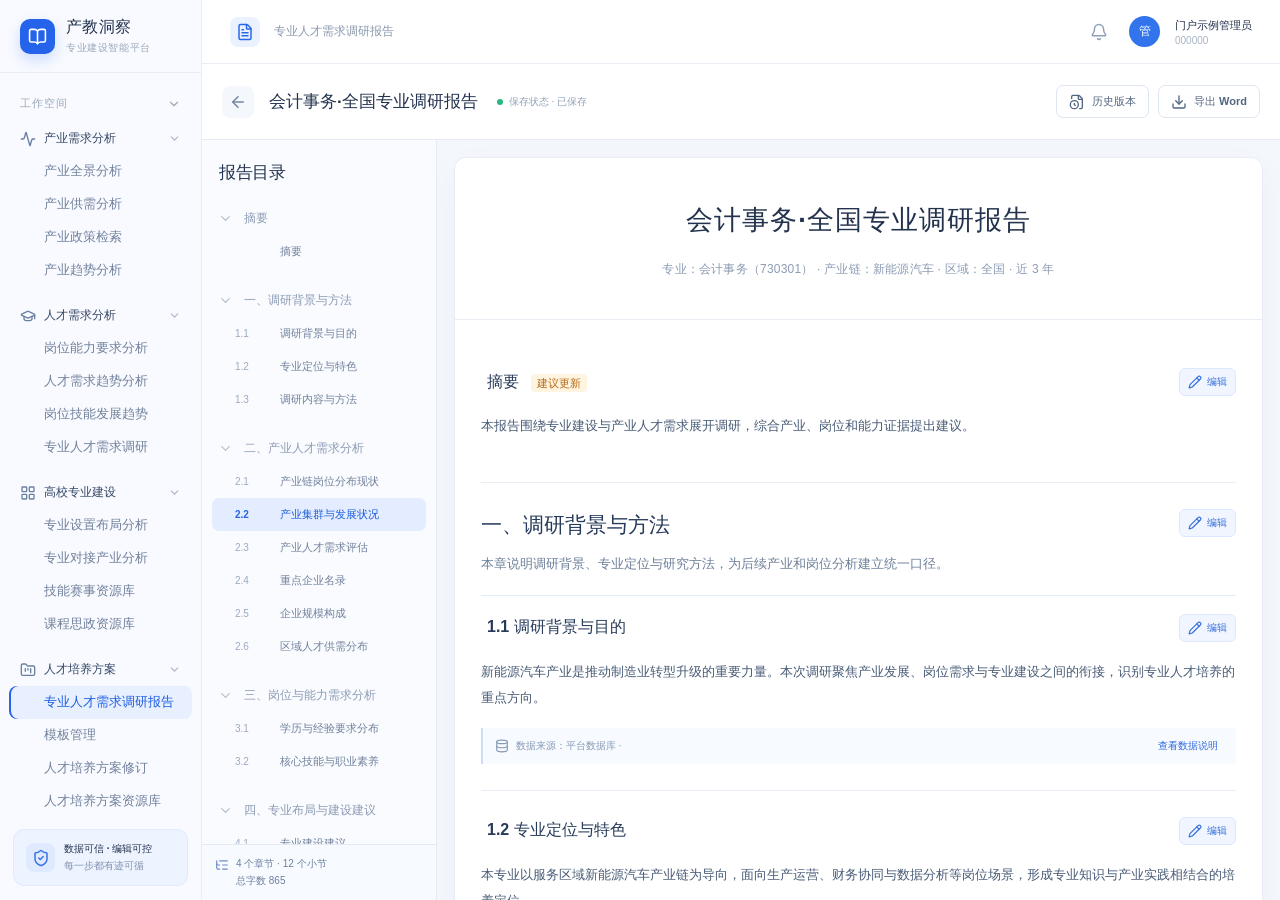
==== commit 1c813661: "Improve report production workflow and editor" ====
--- a/report-workbench-demo/index.html
+++ b/report-workbench-demo/index.html
@@ -6,8 +6,8 @@
     <meta name="theme-color" content="#f4f7fc" />
     <link rel="icon" type="image/svg+xml" href="/report-workbench-demo/favicon.svg" />
     <title>专业人才需求调研报告</title>
-    <script type="module" crossorigin src="/report-workbench-demo/assets/index-DHqVFqBJ.js"></script>
-    <link rel="stylesheet" crossorigin href="/report-workbench-demo/assets/index-Csv8zQ6U.css">
+    <script type="module" crossorigin src="/report-workbench-demo/assets/index-lRiulIha.js"></script>
+    <link rel="stylesheet" crossorigin href="/report-workbench-demo/assets/index-Ux_rvy2j.css">
   </head>
   <body>
     <div id="root"></div>
--- a/report-workbench-demo/assets/index-Ux_rvy2j.css
+++ b/report-workbench-demo/assets/index-Ux_rvy2j.css
@@ -0,0 +1 @@
+:root{color:#23324d;font-synthesis:none;text-rendering:optimizelegibility;-webkit-font-smoothing:antialiased;background:#f4f7fc;font-family:Microsoft YaHei UI,PingFang SC,Microsoft YaHei,Arial,sans-serif}*{box-sizing:border-box}body{min-width:1024px;margin:0}button,input,textarea,select{font:inherit}button{cursor:pointer}button:disabled{cursor:wait;opacity:.66}.generation-shell{color:#253753;scrollbar-width:thin;background:#f4f7fc;flex:1;min-height:0;padding:25px 32px 50px;overflow:auto}.generation-top{justify-content:space-between;align-items:center;max-width:1450px;margin:0 auto 24px;display:flex}.generation-eyebrow{color:#8fa4c2;letter-spacing:1.5px;font-size:10px;font-weight:800}.generation-top h1{margin:6px 0 0;font-size:21px}.generation-top-actions{gap:9px;display:flex}.generation-list,.generation-library,.generation-upload,.generation-progress{max-width:1450px;margin:auto}.generation-list-intro{background:#fff;border:1px solid #e5ecf7;border-radius:12px;justify-content:space-between;align-items:center;gap:20px;padding:24px 28px;display:flex;box-shadow:0 9px 28px #243b6108}.generation-list-intro strong{font-size:17px}.generation-list-intro p{color:#8596af;margin:8px 0 0;font-size:11px;line-height:1.7}.generation-asset-shortcuts{grid-template-columns:repeat(4,1fr);gap:13px;margin:20px 0 28px;display:grid}.generation-asset-shortcuts button{text-align:left;color:#3771df;background:#fff;border:1px solid #e5ecf7;border-radius:10px;align-items:center;gap:10px;padding:18px;display:flex}.generation-asset-shortcuts button:hover,.library-items button:hover{background:#f9fbff;border-color:#a7c4f5}.generation-asset-shortcuts strong{color:#344865;flex:1;font-size:11px}.generation-asset-shortcuts span{color:#96a5ba;font-size:10px}.generation-section-heading{justify-content:space-between;align-items:center;margin:0 3px 12px;display:flex}.generation-section-heading h2{margin:0;font-size:15px}.generation-section-heading span{color:#9aaac0;font-size:10px}.generation-report-list{background:#fff;border:1px solid #e6edf6;border-radius:10px;overflow:hidden}.generation-report-list>div{border-bottom:1px solid #edf1f7;align-items:center;gap:13px;padding:16px 18px;display:flex}.generation-report-list>div:last-child{border:0}.generation-report-icon{color:#3473e4;background:#edf4ff;border-radius:9px;place-items:center;width:38px;height:38px;display:grid}.generation-report-list>div>div:nth-child(2){flex:1}.generation-report-list strong,.generation-report-list span{display:block}.generation-report-list strong{font-size:12px}.generation-report-list span{color:#93a3b8;margin-top:5px;font-size:10px}.generation-report-list button{color:#2f6cdd;align-items:center;gap:5px;font-size:11px;font-weight:700;display:flex}.generation-create{align-items:flex-start;gap:18px;max-width:1450px;margin:auto;display:flex}.generation-main{flex:1;min-width:0}.generation-side{background:#fff;border:1px solid #e4ebf6;border-radius:10px;flex:none;width:255px;padding:19px;position:sticky;top:10px}.generation-side>strong{font-size:13px}.generation-side p{color:#8c9db4;font-size:10px;line-height:1.8}.generation-side>div{color:#647995;border-top:1px solid #eef2f7;align-items:flex-start;gap:7px;padding:10px 0;font-size:10px;display:flex}.generation-side svg{color:#3b7bdd;flex:none}.generation-card{background:#fff;border:1px solid #e5ecf6;border-radius:11px;margin-bottom:14px;padding:22px;box-shadow:0 5px 20px #253b6106}.generation-card-title{align-items:flex-start;gap:11px;margin-bottom:19px;display:flex}.generation-card-title>span{color:#fff;background:#2d6de9;border-radius:7px;flex:none;place-items:center;width:26px;height:26px;font-size:11px;font-weight:800;display:grid}.generation-card-title h2{margin:3px 0 5px;font-size:14px}.generation-card-title p{color:#9aabc0;margin:0;font-size:10px}.generation-fields{grid-template-columns:1fr 1fr;gap:13px;display:grid}.generation-fields label,.generation-prompt-label,.semi-detail label,.extract-preview label,.library-edit-fields label{color:#667b99;flex-direction:column;gap:6px;font-size:10px;font-weight:700;display:flex}.generation-fields input,.generation-fields select,.generation-prompt-label select,.semi-detail input,.semi-detail select,.extract-preview input:not([type=checkbox]):not([type=radio]),.library-edit-fields input{color:#405474;background:#fff;border:1px solid #dce5f2;border-radius:6px;outline:0;width:100%;height:37px;padding:0 10px;font-size:11px}.generation-inline-link{color:#3473dc;align-self:flex-start;align-items:center;gap:4px;font-size:10px;font-weight:700;display:inline-flex}.generation-modes{grid-template-columns:1fr 1fr;gap:11px;display:grid}.generation-modes button{text-align:left;color:#4175d5;border:1px solid #dfe7f3;border-radius:9px;flex-direction:column;gap:8px;padding:17px;display:flex}.generation-modes button.selected{background:#f5f9ff;border-color:#6c9cf1;box-shadow:0 0 0 2px #2a6dea12}.generation-modes strong{color:#344865;font-size:12px}.generation-modes small{color:#8b9cb3;font-size:10px;line-height:1.6}.generation-template-hint{color:#8295af;background:#f6f9ff;border-radius:6px;grid-column:1/-1;align-items:center;gap:6px;padding:9px;font-size:10px;display:flex}.generation-template-hint svg{color:#3e79e2}.generation-template-hint span{flex:1}.generation-template-hint button{color:#2c6ad9;font-weight:700}.generation-prompt-label{margin-top:16px}.generation-prompt{resize:vertical;color:#415571;border:1px solid #dce5f2;border-radius:7px;width:100%;height:80px;margin-top:8px;padding:11px;font-size:11px}.generation-prompt-actions{align-items:center;gap:12px;margin-top:9px;display:flex}.generation-prompt-actions input{border:1px solid #dce5f2;border-radius:5px;width:190px;padding:7px;font-size:10px}.generation-prompt-actions button{color:#3671dc;align-items:center;gap:5px;font-size:10px;display:flex}.generation-submit{justify-content:space-between;align-items:center;margin-top:16px;display:flex}.generation-submit span{color:#94a5bb;font-size:10px}.semi-grid{grid-template-columns:1fr 1fr;gap:14px;display:grid}.semi-outline,.semi-detail{border:1px solid #e3eaf4;border-radius:8px;min-height:260px;padding:12px}.semi-outline-head{justify-content:space-between;align-items:center;margin-bottom:7px;display:flex}.semi-outline-head strong{font-size:11px}.semi-outline-head button,.semi-add{color:#3471dd;align-items:center;gap:4px;font-size:10px;display:flex}.semi-row{border-radius:5px;align-items:center;height:31px;display:flex}.semi-row.selected{background:#edf4ff}.semi-row>button{text-align:left;white-space:nowrap;text-overflow:ellipsis;flex:1;font-size:10px;overflow:hidden}.semi-row>div{display:flex}.semi-row>div button{color:#90a2bb;width:19px}.semi-row:hover>div button{color:#4176d8}.semi-add{margin-top:12px}.semi-detail{flex-direction:column;gap:10px;display:flex}.semi-detail textarea,.library-edit-fields textarea{border:1px solid #dce5f2;border-radius:6px;height:68px;padding:8px;font-size:10px}.semi-template-info{color:#6d82a0;background:#f3f7ff;border-radius:5px;margin:0;padding:8px;font-size:10px}.generation-library{background:#fff;border:1px solid #e4ecf7;border-radius:11px;min-height:600px;overflow:hidden}.library-tabs{border-bottom:1px solid #e8edf5;align-items:center;gap:8px;height:54px;padding:0 17px;display:flex}.library-tabs button{color:#6c7e98;border-radius:6px;padding:8px 11px;font-size:11px}.library-tabs button.selected{color:#2b68d9;background:#eaf2ff;font-weight:700}.library-tabs button:last-child{color:#3973de;align-items:center;gap:5px;margin-left:auto;display:flex}.library-layout{grid-template-columns:280px 1fr;min-height:495px;display:grid}.library-items{border-right:1px solid #e8edf5;padding:14px;overflow:auto}.library-items button{text-align:left;color:#3472db;border:1px solid #0000;border-radius:7px;align-items:center;gap:9px;width:100%;padding:12px;display:flex}.library-items button.selected{background:#eef4ff;border-color:#d2e1fb}.library-items strong,.library-items small{display:block}.library-items strong{color:#40516d;font-size:11px}.library-items small{color:#92a3b9;margin-top:4px;font-size:9px}.library-detail{padding:23px;overflow:auto}.library-detail-head{border-bottom:1px solid #e8eef6;justify-content:space-between;gap:10px;padding-bottom:16px;display:flex}.library-detail-head span{color:#8ea1bc;font-size:10px}.library-detail-head h2{margin:5px 0 0;font-size:17px}.library-detail-head>div:last-child{gap:9px;display:flex}.library-detail-head button{color:#3c70cf;align-items:center;gap:4px;font-size:10px;display:flex}.library-preview{color:#657a99;font-size:11px;line-height:1.9}.library-preview h3{color:#374d6e;font-size:12px}.library-preview>div{border-bottom:1px solid #eef2f7;padding:6px}.library-preview small{color:#9aa9bd;margin-left:10px}.library-edit-fields{gap:11px;padding-top:19px;display:grid}.library-footer{border-top:1px solid #e9eef5;justify-content:flex-end;gap:9px;padding:13px 18px;display:flex}.generation-upload{max-width:930px}.upload-drop{color:#3671dc;cursor:pointer;background:#f7faff;border:1px dashed #a9c4ef;border-radius:9px;flex-direction:column;justify-content:center;align-items:center;gap:8px;min-height:130px;display:flex}.upload-drop strong{color:#4c6080;font-size:12px}.upload-drop span{color:#9aaac0;font-size:10px}.upload-error{color:#c34242;font-size:11px}.extract-steps{grid-template-columns:repeat(2,1fr);gap:8px;margin-top:15px;display:grid}.extract-steps>div{color:#a0acc0;background:#f7f9fc;border-radius:6px;align-items:center;gap:6px;padding:9px;font-size:10px;display:flex}.extract-steps>div.done{color:#2e9c73;background:#eefaf5}.extract-preview{grid-template-columns:1fr 1fr;gap:20px;display:grid}.extract-preview>div{flex-direction:column;gap:10px;display:flex}.extract-preview strong{font-size:12px}.extract-preview>div:first-child label{flex-direction:row;align-items:center;display:flex}.extract-preview>div:first-child label input:last-child{flex:1}.extract-preview p{color:#8497b1;font-size:10px;line-height:1.6}.extract-choice{flex-direction:column;gap:6px;display:flex}.extract-choice label{flex-direction:row;align-items:center;display:flex}.generation-progress{max-width:1120px}.progress-summary{background:#fff;border:1px solid #e4ecf7;border-radius:10px;align-items:center;gap:14px;padding:20px;display:flex}.progress-icon{color:#3072e4;background:#eaf2ff;border-radius:10px;place-items:center;width:43px;height:43px;display:grid}.progress-summary>div:nth-child(2){flex:1}.progress-summary h2{margin:0 0 5px;font-size:17px}.progress-summary p{color:#8ea0b8;margin:0;font-size:10px}.progress-summary>strong{color:#2c6adb;font-size:22px}.progress-track{background:#dfe9f8;border-radius:6px;height:7px;margin:14px 0 20px;overflow:hidden}.progress-track span{background:#2f6ee5;height:100%;transition:width .3s;display:block}.progress-columns{grid-template-columns:1fr 1fr;gap:16px;display:grid}.progress-columns h3{margin:0 0 14px;font-size:13px}.progress-step{color:#9aa9bb;border-bottom:1px solid #eff2f7;align-items:center;gap:10px;padding:9px 0;display:flex}.progress-step.done{color:#2b9873}.progress-step.running{color:#2a67d7}.progress-step>span{border:1px solid #d9e3f2;border-radius:50%;place-items:center;width:22px;height:22px;font-size:10px;display:grid}.progress-step strong{flex:1;font-size:11px}.progress-step small{font-size:9px}.progress-note{color:#9baac0;font-size:10px;line-height:1.6}.agent-skill-row{color:#3873dc;border-top:1px solid #eef2f7;gap:8px;padding:10px 0;display:flex}.agent-skill-row>div{flex:1}.agent-skill-row strong,.agent-skill-row small{display:block}.agent-skill-row strong{color:#435875;font-size:10px}.agent-skill-row small{color:#97a5b9;margin-top:4px;font-size:9px}.agent-skill-row>span{color:#5ca98d;font-size:9px}.progress-open{margin:2px 0 0 auto;display:flex}.generation-toast{z-index:30;color:#fff;background:#253a57;border-radius:7px;align-items:center;gap:7px;padding:10px 14px;font-size:11px;display:flex;position:fixed;bottom:22px;left:50%;transform:translate(-50%);box-shadow:0 7px 20px #20375430}@media (width<=1250px){.generation-shell{padding:20px}.generation-side{display:none}.generation-asset-shortcuts{grid-template-columns:repeat(2,1fr)}}.extract-outline-item{color:#56708f;border-bottom:1px solid #e9eef6;padding:8px 5px;font-size:12px}.extract-candidates{gap:8px;max-height:300px;margin:12px 0;display:grid;overflow:auto}.extract-candidate{background:#fbfdff;border:1px solid #e1e9f5;border-radius:7px;align-items:flex-start;gap:9px;padding:9px;display:flex!important}.extract-candidate input{flex:none;margin-top:3px}.extract-candidate span{gap:3px;display:grid}.extract-candidate small{color:#7c8da5}.library-search{border:1px solid #dce5f2;border-radius:7px;outline:none;width:calc(100% - 20px);margin:10px;padding:9px;font-size:12px;display:block}.library-search:focus{border-color:#70a1ec}.ai-function-panel{z-index:30;color:#263954;background:#fff;border:1px solid #d8e3f4;border-radius:12px;max-height:min(620px,70vh);padding:16px;font-size:13px;position:absolute;bottom:100%;left:14px;right:14px;overflow:auto;box-shadow:0 12px 32px #1c36612e}.ai-function-header{justify-content:space-between;align-items:center;font-size:16px;display:flex}.ai-function-header button{place-items:center;width:26px;height:26px;display:grid}.ai-function-panel p{color:#62758f;margin:10px 0;line-height:1.6}.ai-function-list{grid-template-columns:1fr 1fr;gap:8px;margin-top:14px;display:grid}.ai-function-list button{text-align:left;color:#2563eb;border:1px solid #e1e9f5;border-radius:8px;align-items:center;gap:10px;padding:12px;display:flex}.ai-function-list strong,.ai-function-list small{display:block}.ai-function-list small{color:#8b9bb0;margin-top:3px}.ai-function-fields{grid-template-columns:1fr 1fr;gap:9px;display:grid}.ai-function-fields label{color:#63748c;gap:4px;display:grid}.ai-function-fields input{color:#243652;border:1px solid #dce5f2;border-radius:6px;width:100%;min-width:0;padding:7px}.ai-function-actions{justify-content:flex-end;gap:8px;margin-top:14px;display:flex}.ai-function-actions button{border:1px solid #dbe5f4;border-radius:7px;padding:7px 11px}.ai-function-actions .primary{color:#fff;background:#2563eb;border-color:#2563eb}.ai-function-preview{background:#f5f8fd;border-radius:8px;margin-top:12px;padding:10px}.ai-function-preview table{border-collapse:collapse;width:100%;margin-top:8px}.ai-function-preview td,.ai-function-preview th{border:1px solid #d6e1ee;padding:5px}.mock-bars{justify-content:space-around;align-items:end;height:130px;margin-top:8px;display:flex}.mock-bars>div{flex-direction:column;justify-content:end;align-items:center;gap:4px;height:100%;display:flex}.mock-bars i{background:#5782e8;border-radius:3px 3px 0 0;width:28px}.mock-bars span{color:#70839f;font-size:11px}.ai-natural-request{color:#63748c;gap:5px;margin-top:12px;display:grid}.ai-natural-request textarea{resize:vertical;color:#263954;width:100%;min-height:66px;font:inherit;border:1px solid #dce5f2;border-radius:6px;padding:8px}.editable-table-actions{flex-wrap:wrap;align-items:center;gap:7px;padding:8px 0;display:flex}.editable-table-actions button,.editable-table-actions select{color:#3863aa;background:#fff;border:1px solid #dbe5f3;border-radius:5px;padding:5px 8px;font-size:12px}.editable-table-actions label{color:#7a8ba5;margin-left:auto;font-size:12px}.editable-table .table-wrap td,.editable-table .table-wrap th{outline:none;min-width:90px}.editable-table .table-wrap td:focus,.editable-table .table-wrap th:focus{background:#f7faff;box-shadow:inset 0 0 0 2px #3b77ef}:root{--blue:#2563eb;--ink:#22314a;--muted:#8290a6;--line:#e6ebf3;--surface:#fff;--bg:#f4f7fc}button{color:inherit;background:0 0;border:0}.app-shell{background:var(--bg);height:100vh;display:flex;overflow:hidden}.global-nav{background:#f8faff;border-right:1px solid #e9eef6;flex-direction:column;flex:none;width:228px;display:flex}.brand{border-bottom:1px solid #e8edf5;align-items:center;gap:11px;height:75px;padding:0 20px;display:flex}.brand-mark{background:var(--blue);color:#fff;border-radius:10px;place-items:center;width:35px;height:35px;display:grid;box-shadow:0 6px 14px #2563eb33}.brand strong{letter-spacing:.3px;font-size:16px;display:block}.brand small{color:#9aa8b9;letter-spacing:.6px;margin-top:3px;font-size:10px;display:block}.nav-caption{color:#9aa8b9;letter-spacing:1px;justify-content:space-between;align-items:center;padding:23px 20px 11px;font-size:11px;font-weight:700;display:flex}.global-menu{scrollbar-width:thin;padding:0 9px 14px;overflow:auto}.nav-group{margin-bottom:12px}.nav-heading{color:#344664;align-items:center;gap:8px;height:33px;padding:0 11px;font-size:12px;font-weight:700;display:flex}.nav-heading svg:first-child{color:#6b80a0}.nav-heading svg:last-child{color:#a8b5c8;margin-left:auto}.nav-link{text-align:left;color:#71819c;white-space:nowrap;border-radius:8px;width:100%;padding:8px 10px 8px 35px;font-size:12px;display:block}.nav-link:hover{background:#eef3fb}.nav-link.selected{color:#1d5ee3;box-shadow:inset 2px 0 var(--blue);background:#e8f0ff;font-weight:700}.nav-bottom{background:#edf3ff;border:1px solid #dfeafe;border-radius:11px;align-items:center;gap:9px;margin:auto 13px 14px;padding:12px;display:flex}.help-icon{color:#3973e5;background:#dfeaff;border-radius:8px;place-items:center;width:29px;height:29px;display:grid}.nav-bottom strong,.nav-bottom span{display:block}.nav-bottom strong{font-size:10px}.nav-bottom span{color:#8192ad;margin-top:3px;font-size:10px}.main-shell{flex-direction:column;flex:1;min-width:0;display:flex}.topbar{background:#fff;border-bottom:1px solid #e9edf4;flex:none;justify-content:space-between;align-items:center;height:64px;padding:0 28px;display:flex}.topbar-left,.topbar-right{align-items:center;gap:14px;display:flex}.topbar-left{color:#8b99ae;font-size:12px}.topbar-left strong{color:#283953;font-weight:700}.topbar-app-icon{color:#2b68e7;background:#eaf1ff;border-radius:8px;place-items:center;width:30px;height:30px;display:grid}.topbar-right{gap:15px}.demo-tag{color:#4275dd;background:#eff4ff;border-radius:5px;padding:5px 9px;font-size:10px;font-weight:700}.icon-button{color:#91a0b8;border-radius:7px;place-items:center;width:30px;height:30px;display:grid}.icon-button:hover{color:#3e65a0;background:#f0f4fb}.avatar{color:#fff;background:#3274eb;border-radius:50%;place-items:center;width:31px;height:31px;font-size:12px;display:grid}.account strong,.account small{display:block}.account strong{font-size:11px}.account small{color:#a8b5c5;margin-top:2px;font-size:10px}.reportbar{background:#fff;border-bottom:1px solid #e6ebf3;flex:none;justify-content:space-between;align-items:center;gap:12px;height:83px;padding:0 28px;display:flex}.report-title-wrap{align-items:center;gap:15px;min-width:0;display:flex}.back-button{color:#7386a3;background:#f4f7fc;border-radius:8px;place-items:center;width:32px;height:32px;display:grid}.eyebrow{color:#94a3ba;margin-bottom:6px;font-size:10px}.report-name{white-space:nowrap;font-size:17px;font-weight:800}.version-pill{color:#2462d7;vertical-align:middle;background:#edf3ff;border-radius:20px;margin-left:8px;padding:5px 8px;font-size:10px;font-weight:600}.report-actions{white-space:nowrap;align-items:center;gap:9px;display:flex}.save-status{color:#94a3b8;margin-right:9px;font-size:10px}.save-status.unsaved{color:#dc8b2a}.status-dot{background:#25b784;border-radius:50%;width:6px;height:6px;margin-right:6px;display:inline-block}.unsaved .status-dot{background:#ef9b2d}.button{white-space:nowrap;border-radius:7px;justify-content:center;align-items:center;gap:7px;height:33px;padding:0 12px;font-size:11px;font-weight:700;display:inline-flex}.button.secondary{color:#536681;background:#fff;border:1px solid #dde5f0}.button.secondary:hover{background:#f6f9ff}.button.primary{color:#fff;background:#2563eb;box-shadow:0 3px 9px #2563eb24}.button.primary:hover{background:#1d55d4}.workspace{flex:1;min-height:0;display:flex;position:relative}.chapter-panel{background:#f9fbff;border-right:1px solid #e5ebf4;flex-direction:column;flex:none;width:263px;display:flex}.chapter-panel-head{justify-content:space-between;align-items:center;padding:23px 17px 10px;display:flex}.section-kicker{color:#95a8c2;letter-spacing:1.5px;font-size:9px;font-weight:800}.chapter-panel h2,.drawer-head h2,.modal-head h2{letter-spacing:-.4px;margin:5px 0 0;font-size:17px}.square-button{color:#3c6ed0;background:#fff;border:1px solid #dce5f3;border-radius:7px;place-items:center;width:29px;height:29px;display:grid}.square-button:hover{background:#eaf1ff}.chapter-meta{color:#7e8fa8;background:#eef3fb;border-radius:7px;align-items:center;gap:7px;margin:3px 17px 15px;padding:10px 9px;font-size:10px;display:flex}.chapter-meta span{color:#35af83;margin-left:auto}.chapter-scroll{scrollbar-width:thin;flex:1;padding:0 10px 10px;overflow:auto}.chapter-group{margin-bottom:15px}.group-label{color:#8d9bb3;align-items:center;gap:5px;padding:7px 6px;font-size:11px;font-weight:700;display:flex}.group-label svg{color:#b5c0d0}.chapter-link{text-align:left;color:#71819b;border-radius:7px;align-items:center;gap:6px;width:100%;height:33px;padding:0 8px 0 14px;font-size:10.5px;display:flex}.chapter-link:hover{background:#edf3fd}.chapter-link.active{color:#1c5ddb;background:#e4edff;font-weight:700}.chapter-number{color:#9baac0;flex:none;width:31px;font-size:10px}.active .chapter-number{color:#2766e5}.chapter-text{white-space:nowrap;text-overflow:ellipsis;flex:1;overflow:hidden}.chapter-check{color:#3db994;flex:none}.custom-dot{background:#5c8af1;border-radius:50%;width:5px;height:5px;margin-right:4px}.chapter-add{color:#3771e4;border-top:1px solid #e8edf4;flex:none;justify-content:center;align-items:center;gap:7px;height:48px;font-size:11px;font-weight:700;display:flex}.chapter-add:hover{background:#eef4ff}.document-scroller{scrollbar-width:thin;flex:1;min-width:0;padding:19px 23px 40px;overflow:auto}.document-wrap{max-width:980px;margin:auto}.context-line{color:#9aaabf;justify-content:space-between;align-items:center;margin:0 0 14px;font-size:10px;display:flex}.context-line span:first-child{color:#3371dc;font-weight:700}.context-dot{vertical-align:middle;background:#2b69e9;border-radius:50%;width:5px;height:5px;margin-right:6px;display:inline-block}.document-card{background:#fff;border:1px solid #e8edf5;border-radius:12px;overflow:hidden;box-shadow:0 10px 35px #23396509}.document-head{border-bottom:1px solid #e8edf4;padding:26px 35px 24px}.doc-overline{color:#8fa0b8;font-size:10px;font-weight:600}.doc-overline span{color:#c1cbda;margin:0 7px}.doc-title-row{justify-content:space-between;align-items:center;gap:10px;display:flex}.doc-title-row h1{color:#202e47;letter-spacing:-.7px;margin:14px 0 8px;font-size:22px}.doc-label{color:#4774d4;white-space:nowrap;background:#f0f5ff;border:1px solid #dfebff;border-radius:5px;padding:5px 8px;font-size:10px}.document-head p{color:#8b9bb3;margin:0;font-size:11px}.bullet{color:#c1cad8;margin:0 8px}.chapter-toolbar{border-bottom:1px solid #e8edf4;justify-content:space-between;align-items:center;gap:6px;height:48px;padding:0 24px;display:flex}.toolbar-left,.toolbar-right{align-items:center;gap:4px;min-width:0;display:flex}.editing-badge{color:#28a980;white-space:nowrap;margin-right:6px;font-size:10px;font-weight:700}.editing-badge span{background:#29b68a;border-radius:50%;width:6px;height:6px;margin-right:5px;display:inline-block}.toolbar-divider{background:#e0e7f1;width:1px;height:16px;margin:0 8px}.toolbar-left button{color:#647791;border-radius:5px;place-items:center;width:26px;height:26px;font-size:14px;display:grid}.toolbar-left button:hover,.subtle-action:hover{background:#eff4fd}.toolbar-hint{color:#adb9c9;white-space:nowrap;margin-left:7px;font-size:10px}.subtle-action{color:#70819c;white-space:nowrap;border-radius:5px;align-items:center;gap:5px;height:29px;padding:0 7px;font-size:10px;display:flex}.ai-action{color:#2563de;white-space:nowrap;background:#ecf2ff;border-radius:6px;align-items:center;gap:5px;height:29px;padding:0 9px;font-size:10px;font-weight:700;display:flex}.ai-action:hover{background:#dfeaff}.document-body{padding:24px 35px 30px}.body-intro{border-left:3px solid #3973eb;padding-left:11px}.paragraph-index{color:#a1aec2;letter-spacing:.5px;font-size:9px;font-weight:700}.body-intro h3{color:#293851;margin:5px 0 0;font-size:15px}.data-card{background:#f8fbff;border:1px solid #dce8fa;border-radius:9px;margin-top:19px;overflow:hidden}.data-card-top{justify-content:space-between;align-items:center;height:42px;padding:0 14px;display:flex}.data-card-top div{align-items:center;gap:7px;display:flex}.data-card-top svg{color:#3271e9}.data-card-top strong{color:#2c5ec6;font-size:11px}.data-card-top span{color:#93a3ba;font-size:10px}.data-card-top button,.source-inline button{color:#2f6bdd;align-items:center;gap:4px;font-size:10px;font-weight:700;display:flex}.metric-row{gap:10px;padding:0 14px 13px;display:flex}.metric-row div{background:#fff;border:1px solid #e3eaf5;border-radius:6px;min-width:125px;padding:10px 13px}.metric-row span{color:#93a2b6;font-size:10px;display:block}.metric-row strong{color:#293b58;margin-top:4px;font-size:15px;display:block}.metric-row small{color:#8190a7;font-size:10px}.table-wrap{background:#fff;border:1px solid #e2eaf5;border-radius:6px;margin:0 14px;overflow:auto}.table-wrap table{border-collapse:collapse;width:100%;min-width:540px}.table-wrap th{text-align:left;color:#8d9cb1;background:#f3f7fd;padding:10px 11px;font-size:10px;font-weight:600}.table-wrap td{color:#52647d;white-space:nowrap;border-top:1px solid #eff2f7;padding:10px 11px;font-size:10px}.table-wrap td:nth-child(3){color:#344968;font-weight:700}.data-foot{color:#a0adc1;align-items:center;gap:5px;padding:10px 14px;font-size:9px;display:flex}.data-foot svg{color:#6792e9}.editable-copy{white-space:pre-wrap;color:#43536a;border-radius:5px;outline:0;min-height:115px;margin-top:12px;padding:4px 3px;font-family:Microsoft YaHei,sans-serif;font-size:12px;line-height:2.1}.editable-copy:focus{background:#fbfdff;padding:4px 8px;box-shadow:0 0 0 1px #bfd4fb}.source-inline{color:#879bb6;background:#f7faff;border-left:2px solid #cbdcf9;align-items:center;gap:7px;margin-top:18px;padding:10px 12px;font-size:10px;display:flex}.source-inline button{white-space:nowrap;margin-left:auto}.document-end{color:#a4b0c2;border-top:1px solid #eef1f6;align-items:center;gap:6px;margin-top:29px;padding-top:17px;font-size:10px;display:flex}.document-end svg{color:#39b994}.next-chapter{color:#a0adc0;justify-content:space-between;align-items:center;margin:15px 2px;font-size:10px;display:flex}.next-chapter button{color:#326ce0;align-items:center;gap:6px;font-size:10px;font-weight:700;display:flex}.ai-panel{background:#fff;border-left:1px solid #e4ebf4;flex-direction:column;flex:none;width:330px;display:flex;box-shadow:-6px 0 20px #243b6105}.ai-header{border-bottom:1px solid #edf1f6;flex:none;align-items:center;gap:10px;height:78px;padding:0 17px;display:flex}.ai-header-icon{color:#2a66df;background:#eaf1ff;border-radius:9px;place-items:center;width:32px;height:32px;display:grid}.ai-header strong,.ai-header span{display:block}.ai-header strong{font-size:13px}.ai-header span{color:#9aa8bb;margin-top:4px;font-size:10px}.ai-header button{margin-left:auto}.ai-scroll{scrollbar-width:thin;flex:1;padding:17px;overflow:auto}.scope-card{background:#f3f7ff;border:1px solid #e3ebfb;border-radius:9px;padding:13px}.scope-card span,.scope-card strong,.scope-card small{display:block}.scope-card span{color:#8b9bb2;font-size:10px}.scope-card strong{margin:7px 0;font-size:12px}.scope-card small{color:#99a8bd;font-size:10px}.ai-section-label{color:#445673;margin:20px 0 10px;font-size:11px;font-weight:700;display:block}.chips{flex-wrap:wrap;gap:6px;display:flex}.chips button{color:#687c9b;background:#fff;border:1px solid #e3e9f3;border-radius:6px;padding:7px 9px;font-size:10px}.chips button:hover{color:#2867d9;background:#f7faff;border-color:#adc6f8}.ai-scroll textarea{resize:vertical;color:#40516b;background:#fbfcff;border:1px solid #dae4f2;border-radius:8px;outline:0;width:100%;height:112px;padding:12px;font-size:11px;line-height:1.7}.ai-scroll textarea:focus{border-color:#7aa4ee;box-shadow:0 0 0 3px #2563eb12}.prompt-foot{justify-content:space-between;align-items:center;gap:5px;margin-top:9px;display:flex}.prompt-foot span{color:#a4b1c3;font-size:9px}.prompt-foot button{color:#fff;white-space:nowrap;background:#2563eb;border-radius:6px;align-items:center;gap:5px;padding:8px 10px;font-size:10px;font-weight:700;display:flex}.ai-empty{text-align:center;color:#9baac0;border:1px dashed #dce7f5;border-radius:9px;margin-top:27px;padding:22px 14px}.ai-empty>div{color:#6190ea;background:#eef4ff;border-radius:11px;place-items:center;width:38px;height:38px;margin:0 auto 10px;display:grid}.ai-empty strong{color:#647894;font-size:11px}.ai-empty p{margin:8px 0 0;font-size:10px;line-height:1.7}.ai-footer{color:#a7b3c5;border-top:1px solid #edf1f6;flex:none;align-items:center;gap:5px;height:43px;padding:0 17px;font-size:9px;display:flex}.ai-footer svg{color:#71a4df}.candidate-card{border:1px solid #cbdcfb;border-radius:9px;margin-top:19px;overflow:hidden}.candidate-head{color:#386dd7;background:#f0f5ff;justify-content:space-between;align-items:center;padding:10px;font-size:10px;display:flex}.candidate-head span:first-child{align-items:center;gap:4px;font-weight:700;display:flex}.candidate-head span:last-child{color:#d89239}.compare-grid{grid-template-columns:1fr 1fr;gap:0;display:grid}.compare-grid>div{max-height:210px;padding:10px;overflow:auto}.compare-grid>div:first-child{background:#fafbfe;border-right:1px solid #e7edf7}.compare-grid span{color:#9caabc;font-size:9px;font-weight:700}.compare-grid p{color:#586a84;white-space:pre-wrap;margin:8px 0;font-size:10px;line-height:1.6}.candidate-actions{border-top:1px solid #e4ebf5;justify-content:flex-end;gap:7px;padding:9px;display:flex}.candidate-actions button{color:#6f809a;border-radius:5px;padding:7px 9px;font-size:10px}.candidate-actions button:last-child{color:#fff;background:#2563eb;align-items:center;gap:4px;display:flex}.ai-reopen{z-index:5;color:#fff;background:#2563eb;border-radius:8px;align-items:center;gap:7px;padding:10px 13px;font-size:11px;display:flex;position:absolute;top:16px;right:14px;box-shadow:0 5px 18px #2563eb44}.overlay{z-index:20;background:#17243d66;justify-content:flex-end;display:flex;position:fixed;inset:0}.history-drawer{background:#fff;width:390px;height:100%;padding:23px;overflow:auto;box-shadow:-15px 0 45px #16243a24}.drawer-head,.modal-head{justify-content:space-between;align-items:flex-start;display:flex}.drawer-intro,.modal-desc{color:#8696ad;margin:14px 0 18px;font-size:11px;line-height:1.7}.history-list{border-left:1px solid #dce5f3;margin:20px 0 0 8px}.history-item{padding:0 0 23px 19px;position:relative}.history-bullet{background:#4480ed;border:2px solid #fff;border-radius:50%;width:9px;height:9px;position:absolute;top:2px;left:-5px;box-shadow:0 0 0 1px #9cbbf7}.history-time{color:#9eabc0;align-items:center;gap:5px;font-size:10px;display:flex}.history-item strong,.history-item span{display:block}.history-item strong{margin-top:8px;font-size:12px}.history-item span{color:#6980a0;margin-top:3px;font-size:10px}.history-item p{color:#96a4b9;background:#f6f8fc;border-radius:6px;padding:10px;font-size:10px;line-height:1.6}.history-item button{color:#2f6bdd;align-items:center;gap:5px;font-size:10px;display:flex}.modal-overlay{justify-content:center;align-items:center}.modal{background:#fff;border-radius:13px;width:480px;max-height:90vh;padding:24px;overflow:auto;box-shadow:0 20px 65px #101d3352}.modal h2{font-size:19px}.field-label{color:#445774;margin:15px 0 7px;font-size:11px;font-weight:700;display:block}.form-input{color:#354867;background:#fff;border:1px solid #dce5f1;border-radius:7px;outline:0;width:100%;height:38px;padding:0 10px;font-size:11px}.form-input:focus{border-color:#6b9af0}.method-title{color:#445774;margin:21px 0 9px;font-size:11px;font-weight:700}.method-grid{grid-template-columns:1fr 1fr;gap:9px;display:grid}.method-grid button{text-align:left;color:#3e71d7;border:1px solid #dfe8f5;border-radius:9px;flex-direction:column;gap:8px;padding:16px;display:flex}.method-grid button:hover,.skill-list button:hover{background:#f7faff;border-color:#8bb1f4}.method-grid strong{color:#344766;font-size:12px}.method-grid span{color:#8fa0b7;font-size:10px}.skill-list{gap:8px;display:grid}.skill-list button{text-align:left;border:1px solid #e1e8f3;border-radius:8px;align-items:center;gap:10px;padding:12px;display:flex}.skill-list button.picked{background:#f5f9ff;border-color:#6b9af0}.skill-icon{color:#3e74db;background:#edf3ff;border-radius:8px;flex:none;place-items:center;width:34px;height:34px;display:grid}.skill-list button>span:nth-child(2){flex:1}.skill-list strong,.skill-list small,.skill-list em{display:block}.skill-list strong{font-size:11px}.skill-list small{color:#8899b0;margin-top:3px;font-size:10px}.skill-list em{color:#a3aec0;margin-top:5px;font-size:9px;font-style:normal}.radio-dot{border:1px solid #c8d5e8;border-radius:50%;width:15px;height:15px}.picked .radio-dot{border:4px solid #3672e4}.modal-footer{justify-content:flex-end;gap:9px;margin-top:22px;display:flex}.template-summary{color:#3973dd;background:#f5f8fe;border:1px solid #e2eaf6;border-radius:8px;align-items:center;gap:9px;padding:11px;font-size:11px;display:flex}.template-summary span{color:#41546f;flex:1;font-weight:700}.template-summary small{color:#8fa2ba}.scope-choice{color:#385478;border:1px solid #dfe8f4;border-radius:7px;align-items:center;gap:7px;height:36px;padding:0 10px;font-size:11px;display:flex}.scope-choice svg{color:#2db28b}.scope-choice span{color:#9cabbd;margin-left:auto;font-size:10px}.existing-templates{color:#8b9ab0;font-size:10px}.source-detail{border:1px solid #e4ebf5;border-radius:8px;overflow:hidden}.source-detail div{border-bottom:1px solid #eef2f7;gap:15px;padding:10px 12px;font-size:10px;display:flex}.source-detail div:last-child{border:0}.source-detail span{color:#9caabe;flex:none;width:70px}.source-detail strong{color:#485b76;font-weight:600}.source-warning{color:#9d772d;background:#fff9ec;border-radius:7px;gap:8px;margin-top:13px;padding:10px;font-size:10px;line-height:1.6;display:flex}.source-warning svg{flex:none}.toast{z-index:30;color:#fff;background:#263852;border-radius:8px;align-items:center;gap:8px;padding:11px 15px;font-size:11px;display:flex;position:fixed;bottom:24px;left:50%;transform:translate(-50%);box-shadow:0 8px 25px #22345135}.document-head{padding-top:21px;padding-bottom:19px}.document-body{padding-top:19px}.metric-row{padding-bottom:8px}.metric-row div{padding:7px 11px}.table-wrap th,.table-wrap td{padding-top:8px;padding-bottom:8px}.data-foot{padding-top:7px;padding-bottom:7px}.analysis-title{margin-top:20px}.open-compare{color:#2e66d9;align-items:center;gap:3px;font-size:9px;font-weight:700;display:flex}.modal:has(.large-compare){width:min(850px,90vw)}.large-compare{grid-template-columns:1fr 1fr;gap:12px;display:grid}.large-compare>div{background:#fafcff;border:1px solid #e0e8f3;border-radius:8px;max-height:390px;padding:16px;overflow:auto}.large-compare>div:last-child{background:#f4f8ff;border-color:#bfd3f8}.large-compare strong{color:#647995;font-size:11px}.large-compare p{color:#405471;white-space:pre-wrap;font-size:12px;line-height:2}@media (width>=1300px){.save-status{display:inline}}.skill-params{background:#f5f8fe;border:1px solid #e4ebf5;border-radius:7px;margin-top:12px;padding:11px 12px}.skill-params strong,.skill-params span{display:block}.skill-params strong{color:#5d7190;font-size:10px}.skill-params span{color:#8a9bb3;margin-top:5px;font-size:10px}.nav-link{font-size:12.5px}.chapter-link,.group-label{font-size:11.5px}.editable-copy{font-size:13px}.table-wrap th,.table-wrap td{font-size:11px}.ai-scroll textarea{font-size:12px}.scope-card strong{font-size:12.5px}.chips button,.ai-empty p,.candidate-card p{font-size:11px}@media (width<=1500px){.global-nav{width:202px}.chapter-panel{width:235px}.ai-panel{width:300px}.document-scroller{padding:17px}.document-head,.document-body{padding:22px 26px}.toolbar-hint{display:none}.reportbar{padding:0 20px}.save-status{display:none}}@media (width<=1250px){.global-nav{width:64px}.brand{justify-content:center;padding:0}.brand>div:nth-child(2),.nav-caption,.nav-heading span,.nav-heading svg:last-child,.nav-link,.nav-bottom{display:none}.global-menu{padding:15px 9px}.nav-heading{justify-content:center;padding:0}.chapter-panel{width:220px}.ai-panel{width:280px}.topbar{padding:0 17px}.report-name{font-size:14px}.topbar-left span{display:none}.report-actions .secondary{padding:0 8px}.report-actions{gap:5px}.document-scroller{padding:13px}.chapter-toolbar{padding:0 12px}.subtle-action{padding:0 4px}.document-head,.document-body{padding-left:19px;padding-right:19px}}.insights-entry{color:#386bc5;border-radius:6px;align-items:center;gap:5px;padding:7px 9px;font-size:11px;font-weight:700;display:flex}.insights-entry:hover{background:#edf3ff}.template-library-link{text-align:left;color:#3a70d9;border:1px solid #dfe8f5;border-radius:8px;align-items:center;gap:8px;width:100%;margin-top:10px;padding:12px;font-size:11px;font-weight:700;display:flex}.template-library-link:hover{background:#f5f9ff}.template-library-link span{color:#94a5bd;margin-left:auto;font-size:10px;font-weight:500}.template-library-list{gap:8px;margin-top:14px;display:grid}.template-library-item{border:1px solid #e0e8f4;border-radius:8px;align-items:center;gap:10px;padding:12px;display:flex}.template-library-item>div{flex:1;min-width:0}.template-library-item strong,.template-library-item span{display:block}.template-library-item strong{color:#334765;font-size:11px}.template-library-item span{color:#91a0b6;margin-top:5px;font-size:10px}.template-library-item button{white-space:nowrap;color:#2f6ddc;align-items:center;gap:4px;font-size:10px;font-weight:700;display:flex}.template-library-empty{text-align:center;color:#98a7bb;border:1px dashed #dce6f4;border-radius:8px;padding:22px 12px;font-size:11px;line-height:1.6}.source-priority{background:#f8fbff;border:1px solid #dce7f8;border-radius:8px;margin-top:15px;padding:12px}.source-priority>strong{color:#36557f;margin-bottom:8px;font-size:11px;display:block}.source-priority>div{border-top:1px solid #e8eff9;align-items:flex-start;gap:9px;padding:8px 0;display:flex}.source-priority>div>span{color:#3b72d7;background:#e6efff;border-radius:6px;flex:none;place-items:center;width:23px;height:23px;font-size:9px;font-weight:800;display:grid}.source-priority p{margin:0}.source-priority b,.source-priority small{display:block}.source-priority b{color:#435a7c;font-size:10px}.source-priority small{color:#8b9db5;margin-top:3px;font-size:9px;line-height:1.6}.insights-drawer{width:430px}.insights-filter{color:#71839c;border-bottom:1px solid #e8edf5;justify-content:space-between;align-items:center;padding-bottom:12px;font-size:11px;display:flex}.insights-filter select{color:#435a79;background:#fff;border:1px solid #dce5f1;border-radius:6px;padding:6px 9px;font-size:10px}.insights-stats{grid-template-columns:repeat(3,1fr);gap:8px;margin:17px 0;display:grid}.insights-stats div{background:#f5f8ff;border:1px solid #e6edfa;border-radius:8px;padding:12px}.insights-stats strong,.insights-stats span{display:block}.insights-stats strong{color:#2d64ce;font-size:20px}.insights-stats span{color:#8b9bb1;margin-top:3px;font-size:10px}.insights-summary{background:#f8fbff;border:1px solid #dfe9fa;border-radius:9px;padding:14px}.insights-title{color:#315fc0;align-items:center;gap:6px;margin-bottom:10px;font-size:11px;font-weight:800;display:flex}.insights-title small{color:#9aabc0;margin-left:auto;font-size:9px;font-weight:400}.insights-summary p{color:#8293aa;margin:7px 0;font-size:10px;line-height:1.6}.insights-summary b{color:#3d536f;font-weight:600}.insights-list-title{color:#344c6c;margin:21px 0 10px;font-size:12px}.interaction-list{gap:10px;display:grid}.interaction-item{border:1px solid #e3eaf5;border-radius:9px;padding:12px}.interaction-item>div{color:#9ba9bb;justify-content:space-between;align-items:center;font-size:9px;display:flex}.interaction-item em{color:#2871cf;background:#edf4ff;border-radius:4px;padding:3px 6px;font-style:normal}.interaction-item strong{color:#3d526f;margin:8px 0;font-size:11px;display:block}.interaction-item p{color:#788aa3;-webkit-line-clamp:2;-webkit-box-orient:vertical;margin:6px 0;font-size:10px;line-height:1.6;display:-webkit-box;overflow:hidden}.interaction-item p b{color:#526984}.interaction-item small{color:#9cabbd;font-size:9px;line-height:1.6}.chapter-row{color:#71819b;border-radius:7px;align-items:center;gap:5px;height:33px;padding:0 5px;font-size:11px;display:flex;position:relative}.chapter-row:hover{background:#edf3fd}.chapter-row.active{color:#1c5ddb;background:#e4edff;font-weight:700}.chapter-row .chapter-number{width:34px}.drag-handle{color:#b8c6d9;opacity:0;cursor:grab;flex:none}.chapter-row:hover .drag-handle{opacity:1}.chapter-select{text-align:left;text-overflow:ellipsis;white-space:nowrap;flex:1;min-width:0;font-size:11px;overflow:hidden}.chapter-title-input{color:#294a80;background:#fff;border:1px solid #8db4fa;border-radius:4px;outline:0;flex:1;min-width:0;padding:4px;font-size:11px}.chapter-row-actions{opacity:0;flex:none;align-items:center;display:flex}.chapter-row:hover .chapter-row-actions,.chapter-row:focus-within .chapter-row-actions{opacity:1}.chapter-row-actions button{color:#5479b8;border-radius:4px;place-items:center;width:20px;height:22px;display:grid}.chapter-row-actions button:hover{background:#dce9ff}.chapter-menu{z-index:10;background:#fff;border:1px solid #dfe8f5;border-radius:7px;min-width:126px;padding:4px;position:absolute;top:29px;right:4px;box-shadow:0 10px 24px #263e6629}.chapter-menu button{text-align:left;color:#536783;border-radius:4px;width:100%;padding:8px;font-size:10px;display:block}.chapter-menu button:hover{color:#2866d7;background:#f0f5ff}.skill-picker{position:relative}.skill-picker-trigger{color:#2a66d4;background:#f7faff;border:1px solid #cdddf8;border-radius:7px;align-items:center;gap:8px;width:100%;padding:10px;font-size:11px;font-weight:700;display:flex}.skill-picker-trigger span{text-align:left;flex:1}.skill-dropdown{z-index:12;background:#fff;border:1px solid #dce6f4;border-radius:8px;padding:7px;position:absolute;top:42px;left:0;right:0;box-shadow:0 12px 28px #203d692e}.skill-dropdown input{border:1px solid #dce6f4;border-radius:5px;outline:0;width:100%;padding:8px;font-size:10px}.skill-dropdown button{text-align:left;border-radius:5px;width:100%;padding:9px;display:block}.skill-dropdown button:hover{background:#f1f6ff}.skill-dropdown strong,.skill-dropdown small{display:block}.skill-dropdown strong{font-size:11px}.skill-dropdown small{color:#8a9bb1;margin-top:3px;font-size:9px}.skill-context{color:#9aa9bb;margin-top:7px;font-size:9px;line-height:1.5}.report-history.with-preview{width:min(850px,85vw)}.history-back{color:#3570dd;align-items:center;gap:5px;margin:13px 0;font-size:11px;display:flex}.version-preview-head{background:#f4f8ff;border:1px solid #e1eafb;border-radius:7px;padding:12px}.version-preview-head strong,.version-preview-head span{display:block}.version-preview-head strong{font-size:12px}.version-preview-head span{color:#8799b2;margin-top:6px;font-size:10px}.version-compare{grid-template-columns:1fr 1fr;gap:10px;max-height:calc(100vh - 290px);margin-top:12px;display:grid;overflow:auto}.version-compare>div{background:#fafcff;border:1px solid #e3eaf5;border-radius:8px;padding:12px}.version-compare h3{margin:0 0 10px;font-size:11px}.version-compare section{border-top:1px solid #e7edf5;padding:10px 0}.version-compare section strong{font-size:10px}.version-compare section p{color:#8393aa;white-space:pre-wrap;font-size:10px;line-height:1.5}.restore-report{width:100%;margin-top:15px}.reportbar .save-status{white-space:nowrap;align-items:center;margin-right:4px;display:inline-flex}.browse-report .document-head h1,.history-document .document-head h1{margin:0 0 12px;font-size:23px}.browse-section{border-bottom:1px solid #e9eef6;padding:25px 0}.browse-section:last-child{border-bottom:0}.browse-title{color:#273a59;text-align:left;font-size:18px;font-weight:750}.browse-title span{opacity:0;color:#3770de;margin-left:10px;font-size:10px}.browse-title:hover span{opacity:1}.browse-copy,.history-copy{color:#485b76;white-space:pre-wrap;margin:17px 0;font-size:13px;line-height:2}.browse-section .source-inline{margin-top:15px}.markdown-toolbar{align-items:center;height:auto;min-height:48px;padding:7px 15px}.markdown-toolbar .toolbar-left{flex-wrap:wrap}.markdown-toolbar .toolbar-left button{width:auto;min-width:25px;padding:0 4px;font-size:11px;font-weight:700}.markdown-toolbar .toolbar-right{margin-left:auto}.editable-copy h1{font-size:22px}.editable-copy h2{font-size:18px}.editable-copy h3{font-size:15px}.editable-copy blockquote{background:#f6f9ff;border-left:3px solid #91b1ef;margin:10px 0;padding:5px 12px}.editable-copy pre{white-space:pre-wrap;background:#eff3f9;border-radius:6px;padding:12px}.editable-copy table{border-collapse:collapse;width:100%;margin:12px 0}.editable-copy td,.editable-copy th{border:1px solid #ccd9eb;padding:8px}.chat-panel{width:330px}.chat-messages{flex-direction:column;flex:1;gap:16px;padding:17px;display:flex;overflow:auto}.chat-welcome{text-align:center;color:#8295ae;margin:auto;font-size:11px;line-height:1.7}.chat-welcome svg{color:#4f82e5}.chat-welcome strong{color:#3b506f;margin:10px;display:block}.chat-message{gap:8px;display:flex}.chat-message.user{flex-direction:row-reverse}.chat-avatar{color:#2f6ee0;background:#e8f0ff;border-radius:8px;flex:none;place-items:center;width:26px;height:26px;display:grid}.chat-message.user .chat-avatar{color:#fff;background:#326de0}.chat-message>div:last-child{min-width:0;max-width:88%}.chat-message small{color:#98a7bc;font-size:9px}.chat-message p{white-space:pre-wrap;color:#41546e;background:#f5f8fd;border-radius:9px;margin:6px 0;padding:11px;font-size:11px;line-height:1.7}.chat-message.user p{background:#e9f1ff}.chat-message button{color:#2d66d2;align-items:center;gap:4px;font-size:10px;display:flex}.chat-compose{border-top:1px solid #e7edf6;padding:10px 13px 13px;position:relative}.chat-compose textarea{resize:vertical;border:1px solid #dce5f2;border-radius:8px;outline:0;width:100%;height:72px;padding:10px;font-size:11px}.chat-compose-footer{align-items:center;gap:7px;margin-top:8px;display:flex}.chat-compose-footer small{color:#9aacbf;white-space:nowrap;text-overflow:ellipsis;flex:1;font-size:9px;overflow:hidden}.plus-wrap{position:relative}.plus-button{color:#4075d6;border:1px solid #dce6f4;border-radius:6px;place-items:center;width:27px;height:27px;display:grid}.plus-menu,.skill-manager{z-index:15;background:#fff;border:1px solid #dce6f4;border-radius:8px;position:absolute;box-shadow:0 10px 30px #29466f30}.plus-menu{width:180px;padding:5px;bottom:33px;left:0}.plus-menu button{text-align:left;border-radius:5px;width:100%;padding:8px;font-size:10px;display:block}.plus-menu button:hover,.skill-choice:hover{background:#f0f5ff}.chat-send{color:#fff;background:#2563eb;border-radius:6px;align-items:center;gap:5px;padding:7px 10px;font-size:10px;display:flex}.chat-send:disabled{opacity:.45}.selected-skill-tags{flex-wrap:wrap;gap:5px;margin-bottom:6px;display:flex}.selected-skill-tags>span{color:#2867d8;background:#edf3ff;border-radius:5px;padding:3px;display:flex}.selected-skill-tags button{padding:2px;font-size:9px}.skill-manager{max-height:350px;padding:10px;bottom:130px;left:12px;right:12px;overflow:auto}.skill-manager-head{justify-content:space-between;font-size:11px;display:flex}.skill-manager>input{border:1px solid #dce6f4;border-radius:5px;width:100%;margin:9px 0;padding:7px;font-size:10px}.skill-choice{text-align:left;border-radius:5px;gap:7px;width:100%;padding:8px;display:flex}.skill-check{border:1px solid #a9bce0;border-radius:4px;flex:none;width:15px;height:15px}.skill-check.on{color:#fff;background:#2563eb}.skill-choice strong,.skill-choice small{display:block}.skill-choice strong{font-size:10px}.skill-choice small{color:#93a2b6;margin-top:3px;font-size:9px}.skill-parameter-card{background:#f7faff;border:1px solid #dfe9fa;border-radius:8px;max-height:200px;margin-bottom:7px;padding:9px;overflow:auto}.skill-parameter-card strong{font-size:10px}.skill-parameter-card p{color:#8fa0b7;font-size:9px}.skill-parameter-card label{justify-content:space-between;align-items:center;margin:5px 0;font-size:9px;display:flex}.skill-parameter-card input{border:1px solid #dce5f2;border-radius:4px;width:58%;padding:5px;font-size:9px}.version-side{background:#fff;border-left:1px solid #e5ebf4;flex-direction:column;flex:none;width:290px;display:flex}.version-side-scroll{padding:10px;overflow:auto}.version-side-item{text-align:left;border:1px solid #0000;border-radius:7px;width:100%;margin-bottom:7px;padding:12px;display:block}.version-side-item.selected{background:#edf4ff;border-color:#cbdcf8}.version-side-item small,.version-side-item strong,.version-side-item span{display:block}.version-side-item small{color:#91a1b8;font-size:9px}.version-side-item strong{margin:5px 0;font-size:12px}.version-side-item span{color:#8294ad;font-size:9px;line-height:1.5}.history-document .browse-section h2{font-size:16px}.diff-added{color:#167447;background:#dff6e9;padding:2px;text-decoration:none}.diff-deleted{color:#b44343;background:#ffe8e8;padding:2px;text-decoration:line-through}.history-counter{color:#6a7e9c;font-size:11px}.apply-choices{flex-wrap:wrap;gap:7px;margin-top:15px;display:flex}.apply-choices button{border:1px solid #dce6f4;border-radius:6px;padding:8px;font-size:10px}.apply-choices button.selected{color:#2768df;background:#e9f1ff;border-color:#8db1f3}.mini-chart{gap:8px;padding:13px 15px;display:grid}.mini-chart>div{color:#8293aa;align-items:center;gap:8px;font-size:9px;display:flex}.mini-chart span{flex:none;width:38px}.mini-chart i{background:linear-gradient(90deg,#91b9f7,#3473e8);border-radius:5px;height:8px;display:block}.mini-chart strong{color:#607895;font-weight:600}.version-day{color:#91a2b9;margin:12px 4px 5px;font-size:10px;font-weight:700}.previous-chapter{color:#326ce0!important}.previous-chapter:disabled{visibility:hidden}.send-selection{color:#2362d8;background:#eaf2ff;border-radius:6px;align-items:center;gap:6px;margin:4px 0 9px;padding:7px 10px;font-size:10px;font-weight:700;display:inline-flex}.send-selection:hover{background:#dceaff}.editable-copy{min-height:180px}.skill-choice-row{border-bottom:1px solid #edf1f7;padding:3px 0 8px}.skill-choice-row:last-child{border-bottom:0}.skill-config-trigger{color:#2563eb;border-radius:5px;margin-left:23px;padding:4px 7px;font-size:10px}.skill-config-trigger:hover{background:#eef4ff}.skill-manager-params{background:#f6f9ff;border:1px solid #dce8fa;border-radius:7px;margin:5px 2px 7px 22px;padding:10px}.skill-manager-params p{color:#8293aa;margin:0 0 9px;font-size:9px;line-height:1.5}.skill-manager-params label{color:#536782;justify-content:space-between;align-items:center;gap:9px;margin:6px 0;font-size:10px;display:flex}.skill-manager-params input{color:#334e72;background:#fff;border:1px solid #cfdcf0;border-radius:5px;width:60%;min-width:0;padding:6px;font-size:10px}.skill-manager-params input:focus{outline:2px solid #a9c6fb}.skill-manager{max-height:min(480px,65vh)}.browse-section{position:relative}.browse-edit-button{color:#3671dc;background:#f0f5ff;border:1px solid #dce8ff;border-radius:6px;align-items:center;gap:5px;padding:6px 8px;font-size:10px;font-weight:700;display:inline-flex;position:absolute;top:21px;right:0}.browse-edit-button:hover{background:#e4eeff}.browse-title{padding-right:72px}.doc-title-input{width:min(490px,70vw);max-width:100%;color:inherit;font:inherit;font-weight:inherit;letter-spacing:inherit;background:0 0;border:1px solid #0000;border-radius:5px;outline:0;padding:3px 5px}.doc-title-input:hover{background:#f9fbff;border-color:#d8e4f7}.doc-title-input:focus{background:#fff;border-color:#8fb3f6;box-shadow:0 0 0 3px #2563eb14}.skill-check{justify-content:center;align-items:center;margin-top:1px;font-size:13px;font-weight:800;line-height:1;display:flex;flex:0 0 18px!important;width:18px!important;height:18px!important}.skill-choice{align-items:flex-start}.skill-choice>span:last-child{flex:1;min-width:0}.reportbar{height:auto;min-height:90px;padding-top:10px;padding-bottom:10px}.report-title-wrap>div{min-width:0}.report-name{text-overflow:ellipsis;overflow:hidden}.report-meta-line{color:#8b9bb3;white-space:nowrap;text-overflow:ellipsis;margin-top:6px;font-size:10px;line-height:1.5;overflow:hidden}.report-actions{flex:none}.document-head:has(.doc-title-row){padding-top:21px;padding-bottom:21px}@media (width<=1250px){.report-title-wrap{flex:1}.report-meta-line{max-width:100%}.reportbar{gap:10px}}.report-meta-line{white-space:normal;text-overflow:clip;overflow:visible}.reportbar{height:76px;min-height:76px}.report-title-wrap>div{align-items:center;min-width:0;display:flex}.report-name{font-size:17px}.browse-report .document-head{padding-bottom:23px}.browse-report .document-head p{color:#8b9bb3;font-size:11px}.font-select,.font-size-select{color:#536681;background:#fff;border:1px solid #dce5f1;border-radius:5px;outline:0;height:27px;padding:0 5px;font-size:10px}.font-select{width:75px}.font-size-select{width:56px}.font-color-control{color:#657a99;white-space:nowrap;align-items:center;gap:4px;padding:0 3px;font-size:10px;display:inline-flex}.font-color-control input{cursor:pointer;background:#fff;border:1px solid #dce5f1;border-radius:5px;width:23px;height:23px;padding:2px}.font-select:focus,.font-size-select:focus{border-color:#8db1f3}.chapter-panel-footer,.chapter-footer{color:#6d809f;background:#f7faff;border-top:1px solid #e4eaf3;flex:none;align-items:flex-start;gap:7px;padding:11px 13px;font-size:10px;line-height:1.65;display:flex}.chapter-footer svg{color:#6d8bc5;flex:none;margin-top:2px}.chapter-footer span{flex:1}.chapter-footer small{color:#2ca67e;white-space:nowrap;font-size:9px}.browse-group-title{color:#2e67cc;border-bottom:1px solid #e2ebfa;margin:0 0 17px;padding-bottom:10px;font-size:16px}.chat-panel{min-width:290px;max-width:680px;position:relative}.ai-resize-handle{z-index:8;cursor:ew-resize;touch-action:none;width:8px;position:absolute;top:0;bottom:0;left:-4px}.ai-resize-handle:hover,.ai-resize-handle:active{background:#d5e4ff}.chat-input-box{background:#fff;border:1px solid #dce5f2;border-radius:8px;padding:7px}.chat-input-box:focus-within{border-color:#8eb4fa;box-shadow:0 0 0 2px #2563eb12}.chat-input-box .selected-skill-tags{margin-bottom:3px}.chat-input-box textarea{resize:vertical;border:0;height:65px;min-height:55px;padding:5px 4px;box-shadow:none!important}.chat-input-box textarea:focus{border:0;outline:0}.chapter-history-inline{background:#f8fbff;border:1px solid #dce7f7;border-radius:8px;margin:17px 0;padding:13px}.chapter-history-inline[hidden]{display:none}.chapter-history-head{color:#344f76;justify-content:space-between;gap:8px;font-size:11px;display:flex}.chapter-history-head span{color:#8da0b8;font-size:9px}.chapter-history-entry{color:#3c4e67;white-space:pre-wrap;border-top:1px solid #e4ebf6;margin-top:11px;padding-top:10px;font-size:11px;line-height:1.8}.chapter-history-entry small{color:#8b9eb8;margin-bottom:5px;font-size:9px;display:block}.editable-copy img{border-radius:5px;max-width:100%;height:auto;margin:12px 0;display:block}.markdown-toolbar .toolbar-right{flex-shrink:0}.group-label-button{text-align:left;font:inherit;color:inherit;text-overflow:ellipsis;white-space:nowrap;flex:1;min-width:0;font-weight:700;overflow:hidden}.group-label-button:hover{color:#2d67d8}.browse-group-heading{border-bottom:1px solid #e2ebfa;margin-bottom:17px;padding:0 76px 15px 0;position:relative}.browse-group-title{text-align:left;color:#2e67cc;padding:0;font-size:16px;font-weight:750;line-height:1.5;display:block}.browse-group-heading p{color:#6d7f99;white-space:pre-wrap;margin:12px 0 0;font-size:12px;line-height:1.9}.browse-group-edit{color:#3671dc;background:#f0f5ff;border:1px solid #dce8ff;border-radius:6px;align-items:center;gap:5px;padding:6px 8px;font-size:10px;font-weight:700;display:inline-flex;position:absolute;top:0;right:0}.browse-group-edit:hover{background:#e4eeff}.group-edit-card{background:#fff;border:1px solid #dce8fa;border-radius:10px;margin-bottom:16px;padding:20px 24px;box-shadow:0 8px 24px #223b640a}.group-edit-kicker{color:#4b78cb;margin-bottom:13px;font-size:10px;font-weight:700}.group-edit-card label{color:#536986;margin:10px 0;font-size:11px;font-weight:700;display:block}.group-edit-card input,.group-edit-card textarea{color:#2b3d59;background:#fbfdff;border:1px solid #dce6f4;border-radius:6px;outline:0;width:100%;margin-top:6px;padding:9px 11px;font-size:13px;display:block}.group-edit-card input:focus,.group-edit-card textarea:focus{background:#fff;border-color:#7ba8f3}.group-edit-card textarea{resize:vertical;min-height:88px;line-height:1.7}.group-edit-card>button{color:#2563db;margin-top:8px;font-size:11px;font-weight:700}.browse-section-head{justify-content:space-between;align-items:center;gap:12px;display:flex}.browse-section-head .browse-edit-button{flex:none;order:2;position:static}.browse-section-head .browse-title{order:1;min-width:0;padding-right:0}.report-title-wrap>div{align-items:center;gap:12px;min-width:0;display:flex}.report-title-wrap .save-status{flex:none;margin:0;font-size:10px}.chapter-panel-head{padding-top:21px;padding-bottom:17px}.chapter-panel-head h2{margin-top:0}.browse-report .document-head{text-align:center;padding:42px 30px 39px}.browse-report .document-head h1{letter-spacing:1px;margin:0 0 17px;font-size:27px;line-height:1.5}.browse-report .document-head p{letter-spacing:.2px;font-size:12px;line-height:1.9}.chat-rich-input{color:#354865;white-space:pre-wrap;overflow-wrap:anywhere;outline:none;min-height:99px;max-height:190px;padding:7px 5px;font-size:12px;line-height:1.8;overflow:auto}.chat-rich-input:empty:before{content:attr(data-placeholder);color:#a0afc3;pointer-events:none}.inline-chat-token{vertical-align:baseline;color:#2462d6;white-space:nowrap;cursor:pointer;-webkit-user-select:none;user-select:none;background:#eaf1ff;border:1px solid #d6e5ff;border-radius:5px;margin:0 2px;padding:1px 7px;font-size:11px;font-weight:700;display:inline-block}.inline-chat-token.reference{color:#25805d;background:#eff8f3;border-color:#d5ecdf}.inline-chat-token:hover{filter:brightness(.96)}.reference-picker{z-index:16;background:#fff;border:1px solid #dce6f4;border-radius:9px;max-height:min(360px,58vh);padding:11px;position:absolute;bottom:130px;left:12px;right:12px;overflow:auto;box-shadow:0 12px 30px #29466f30}.reference-picker>p{color:#8b9cb4;margin:7px 0;font-size:10px;line-height:1.6}.reference-option{text-align:left;border-top:1px solid #edf1f7;align-items:center;gap:9px;width:100%;padding:9px 6px;display:flex}.reference-option:hover{background:#f5f8ff}.reference-option>span:nth-child(2){flex:1;min-width:0}.reference-option strong,.reference-option small{display:block}.reference-option strong{color:#324967;font-size:11px}.reference-option small{color:#92a1b5;margin-top:4px;font-size:9px}.reference-option svg{color:#24a679}.reference-type{color:#3b72d5;white-space:nowrap;background:#ecf3ff;border-radius:4px;padding:3px 5px;font-size:9px}.save-history-trigger{cursor:pointer;white-space:nowrap;border-radius:5px;align-items:center;padding:5px 7px;display:inline-flex;position:relative}.save-history-trigger:hover{color:#2d63ca;background:#edf3ff}.save-history-trigger:hover:after{content:"查看历史记录";z-index:20;color:#fff;white-space:nowrap;background:#202a3b;border-radius:7px;padding:8px 11px;font-size:11px;font-weight:500;position:absolute;top:calc(100% + 9px);left:50%;transform:translate(-50%);box-shadow:0 5px 18px #1c2b452e}.save-history-trigger.failed{color:#bc5b53}.save-history-trigger.failed .status-dot{background:#e46b62}.save-history-trigger.saving .status-dot{background:#e7a43c}.group-label{min-height:34px;position:relative}.group-label-button{text-overflow:ellipsis;white-space:nowrap;overflow:hidden}.group-row-actions{opacity:0;flex:none;align-items:center;display:flex}.group-label:hover .group-row-actions,.group-label:focus-within .group-row-actions{opacity:1}.group-row-actions button{color:#5479b8;border-radius:4px;place-items:center;width:20px;height:22px;display:grid}.group-row-actions button:hover{background:#dce9ff}.group-menu{top:31px;right:5px}.group-prefix{color:#4871ad;flex:none}.group-title-input{color:#294a80;background:#fff;border:1px solid #8db4fa;border-radius:4px;outline:0;flex:1;min-width:0;padding:4px;font-size:11px}.browse-group-title{color:#263a59;border:0;margin:0;font-size:21px;font-weight:800;line-height:1.55}.browse-group-title:hover{color:#245fce}.browse-title{font-size:16px;font-weight:700}.browse-group-heading{margin-bottom:18px;padding-bottom:18px}.browse-group-heading p{margin-top:10px;font-size:13px}.browse-section{padding:26px 0}.group-edit-kicker{justify-content:space-between;align-items:center;display:flex}.group-edit-kicker button{color:#8396b4;border-radius:5px;place-items:center;width:25px;height:25px;display:grid}.group-edit-kicker button:hover{color:#2967d8;background:#edf3ff}.chat-send{margin-left:auto}.group-delete-confirm p{color:#5f718b;margin:3px 6px 5px;font-size:10px;line-height:1.5}.group-delete-confirm button:first-of-type{color:#c84343;font-weight:700}.history-group-change{border-bottom:1px solid #e4ebf5;margin:4px 0 25px;padding-bottom:15px}.history-group-change h2{color:#263a59;font-size:21px!important}.history-group-change p{color:#667993;white-space:pre-wrap;margin:9px 0 0;font-size:12px;line-height:1.8}.diff-before-highlight{color:#aa3e46;background:#ffe4e5;border-radius:3px;padding:2px}.compare-document{margin-top:12px;padding:0 1px}.compare-document h3{color:#31445f;margin:17px 0 10px;font-size:13px}.compare-document p{line-height:2.05;margin:0 0 19px!important}.compare-context{color:#9ca9ba;border-top:1px solid #e6ecf4;border-bottom:1px solid #e6ecf4;flex-direction:column;gap:6px;padding:10px 0;font-size:10px;line-height:1.7;display:flex}.compare-context b{color:#788ba6;font-size:10px}.compare-context span{-webkit-line-clamp:2;-webkit-box-orient:vertical;display:-webkit-box;overflow:hidden}.large-compare>div{max-height:min(460px,52vh)}.markdown-toolbar.history-active .toolbar-left,.markdown-toolbar.history-active .toolbar-right button:not(:first-child){display:none}.markdown-toolbar.history-active{justify-content:flex-end;min-height:42px}.chapter-revision-controls{border-bottom:1px solid #e7edf5;justify-content:space-between;align-items:center;gap:10px;padding-bottom:18px;display:flex}.chapter-revision-controls>div:first-child{flex-direction:column;gap:4px;display:flex}.chapter-revision-controls strong{color:#2f4c78;font-size:11px}.chapter-revision-controls span{color:#93a2b8;font-size:10px}.chapter-revision-controls>div:last-child{align-items:center;gap:5px;display:flex}.chapter-revision-controls button{color:#3d6cc4;white-space:nowrap;border:1px solid #dce6f4;border-radius:5px;padding:5px 7px;font-size:10px}.chapter-revision-controls button:disabled{opacity:.45}.chapter-revision-controls label{color:#7284a0;white-space:nowrap;align-items:center;gap:4px;font-size:10px;display:flex}.chapter-revision-view{min-height:220px;padding:26px 2px 22px}.chapter-revision-label{color:#3370dc;font-size:10px;font-weight:700}.chapter-revision-view h3{color:#263a59;margin:14px 0 20px;font-size:18px}.chapter-revision-copy{color:#40536f;white-space:pre-wrap;overflow-wrap:anywhere;font-size:13px;line-height:2.15}.chapter-revision-legend{color:#97a6ba;border-top:1px solid #e8edf4;align-items:center;gap:12px;margin-top:25px;padding-top:12px;font-size:10px;display:flex}.chapter-revision-legend span{align-items:center;gap:5px;display:flex}.chapter-revision-legend i{border-radius:2px;width:9px;height:9px}.legend-add{background:#bdebd0}.legend-delete{background:#f4bec2}.chapter-version-side{width:305px}.chapter-version-side .ai-header{height:75px}.chapter-version-footer{border-top:1px solid #e8edf4;padding:12px}.chapter-version-footer .button{width:100%}.chapter-revision-view~.source-inline,.chapter-revision-view~.document-end{display:none}.chapter-toolbar{position:relative}.citation-picker{z-index:35;background:#fff;border:1px solid #dce6f4;border-radius:9px;width:min(330px,100% - 30px);padding:10px;position:absolute;top:calc(100% + 4px);left:15px;box-shadow:0 14px 32px #29466f29}.citation-picker-head{color:#294365;justify-content:space-between;align-items:center;padding:2px 5px 9px;font-size:11px;display:flex}.citation-picker-head button{width:23px;height:23px}.citation-option{text-align:left;border-top:1px solid #edf1f7;align-items:center;gap:9px;width:100%;padding:9px 6px;display:flex}.citation-option:hover{background:#f5f8ff}.citation-option>span:last-child{min-width:0}.citation-option strong,.citation-option small{display:block}.citation-option strong{color:#324967;font-size:11px}.citation-option small{color:#92a1b5;margin-top:3px;font-size:9px}.report-citation{color:#2b65cd;white-space:nowrap;background:#eff5ff;border:1px solid #dce8fb;border-radius:4px;margin:0 2px;padding:0 5px;font-size:.9em;display:inline-block}.browse-copy .report-citation{vertical-align:baseline}.markdown-toolbar .toolbar-left .citation-picker-head button{place-items:center;width:24px;min-width:24px;height:24px;padding:0;display:grid}.markdown-toolbar .toolbar-left .citation-option,.markdown-toolbar .toolbar-left .citation-remove-quote{text-align:left;white-space:normal;justify-content:flex-start;align-items:center;width:100%;min-width:0;height:auto;min-height:48px;padding:8px 6px;font-weight:400;display:flex}.markdown-toolbar .toolbar-left .citation-option{gap:9px}.markdown-toolbar .toolbar-left .citation-remove-quote{color:#bf5b5b;background:#fff8f8;border:1px solid #f2d9dc;border-radius:6px;min-height:34px;margin-bottom:5px;font-size:10px}.markdown-toolbar .toolbar-left .citation-remove-quote:hover{background:#fff0f0}.citation-option .reference-type{flex:none}.citation-option>span:last-child{flex:1;min-width:0}.citation-option strong,.citation-option small{white-space:normal;line-height:1.5}.editable-copy .report-citation{cursor:pointer}.editable-copy .report-citation:hover{background:#dfeaff;border-color:#a9c7f8}.editable-copy .report-citation:hover:after{content:" ×";font-weight:700}.chat-compose{position:relative}.chat-compose .plus-wrap{position:static}.chat-template-select{color:#607491;background:#fff;border:1px solid #dce6f4;border-radius:6px;min-width:90px;max-width:150px;padding:5px;font-size:11px}.appendix-add{color:#8597b2;text-align:left;border:1px dashed #cad7e9;border-radius:7px;width:calc(100% - 24px);margin:14px 12px 22px;padding:8px 12px;font-size:12px;display:block}.appendix-add:hover{color:#2563eb;background:#f6f9ff;border-color:#8fb5f3}.summary-actions{margin:16px 0}.summary-actions button{color:#2563eb;background:#edf4ff;border-radius:6px;padding:7px 11px;font-size:12px}.group-intro-toolbar{gap:8px;padding:8px 0;display:flex}.group-intro-toolbar button{color:#48678f;border:1px solid #dce6f4;border-radius:5px;padding:5px 8px;font-size:11px}.group-intro-editor{background:#fbfdff;border:1px solid #dce6f4;border-radius:6px;outline:none;min-height:100px;font-size:13px;padding:12px!important}.group-intro-editor:focus{background:#fff;border-color:#7ba8f3}.summary-stale{color:#b46a12;background:#fff4df;border-radius:4px;margin-left:8px;padding:3px 6px;font-size:11px;font-style:normal}.editable-copy{color:#000;font-family:Microsoft YaHei,微软雅黑,sans-serif;font-size:12pt}.font-color-palette{color:#6d7d96;align-items:center;gap:4px;font-size:11px;display:flex}.font-color-palette button{border:1px solid #b7c3d4;border-radius:50%;width:14px!important;min-width:14px!important;height:14px!important;padding:0!important}.font-color-palette button:hover{outline:2px solid #9fc0f7}.template-rule-input{resize:vertical;min-height:68px}.group-intro-toolbar{flex-wrap:wrap}.group-intro-toolbar select{color:#48678f;border:1px solid #dce6f4;border-radius:5px;padding:5px;font-size:11px}
